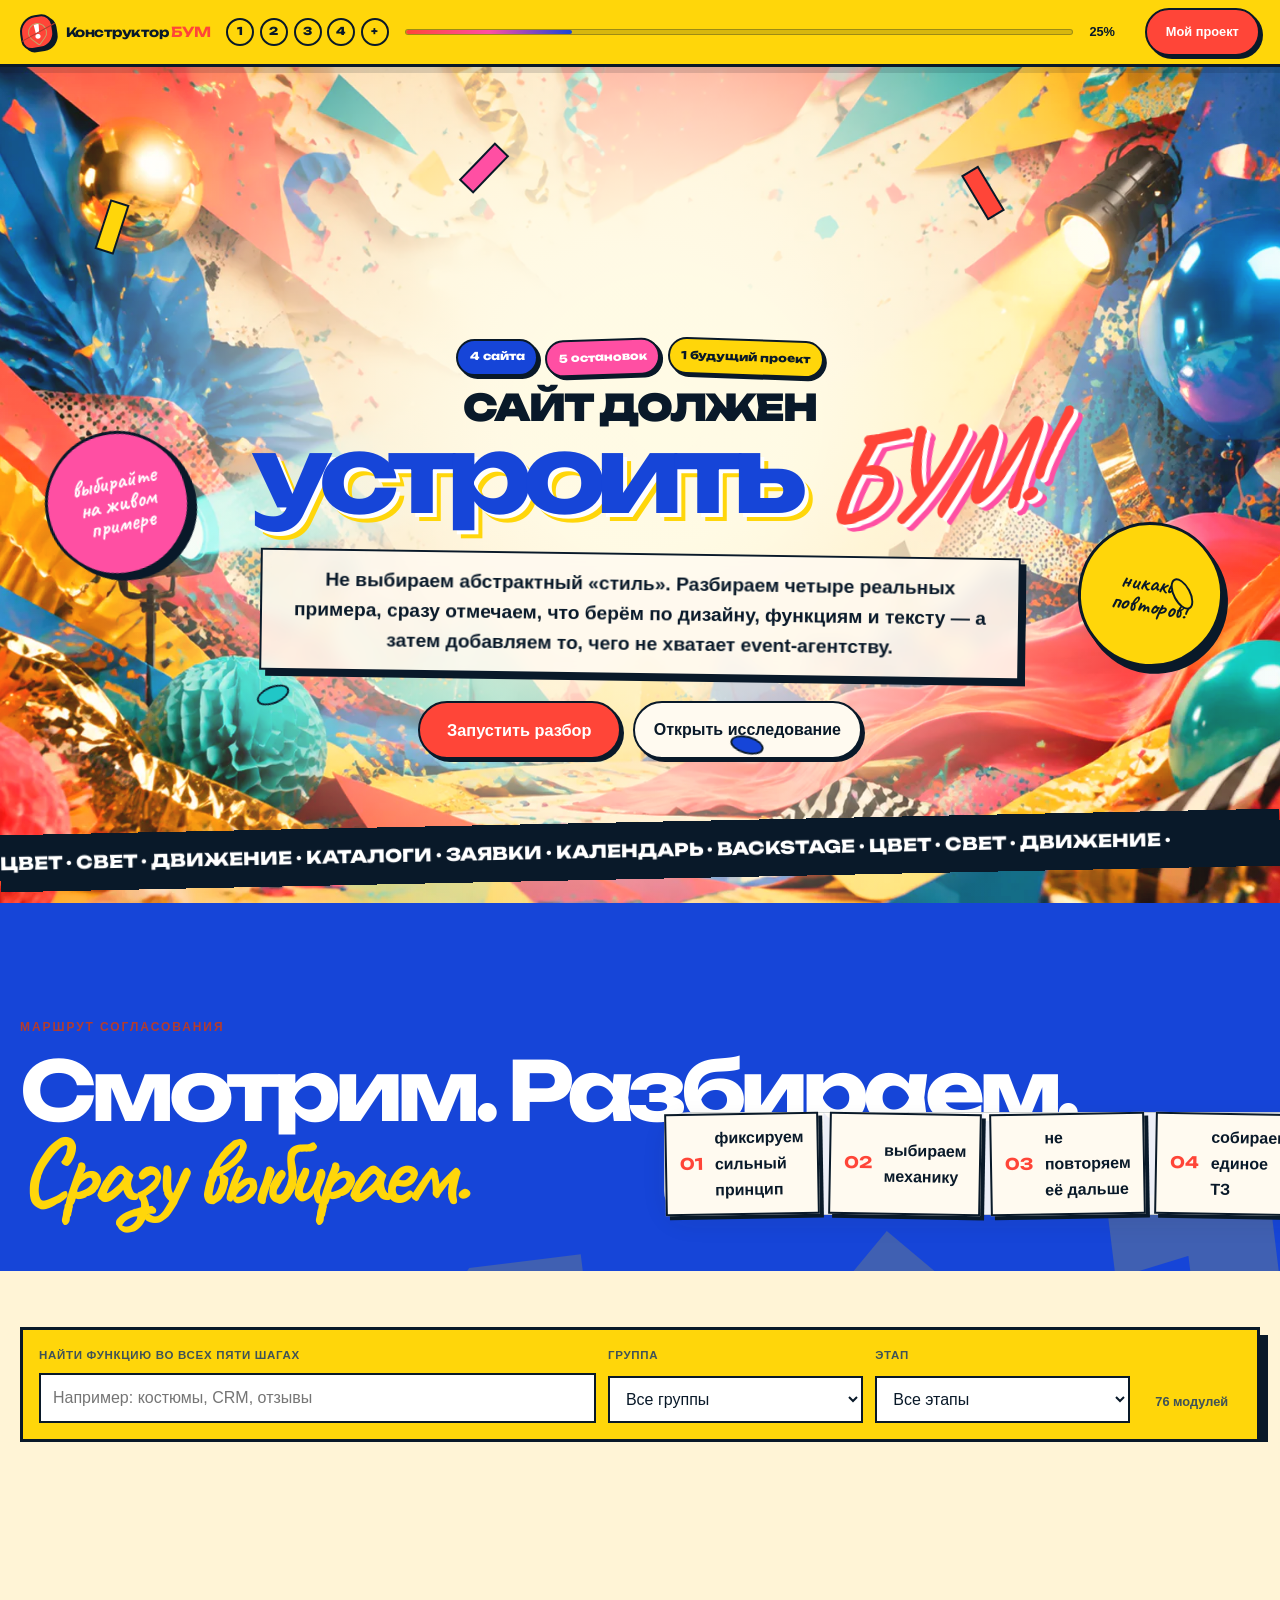
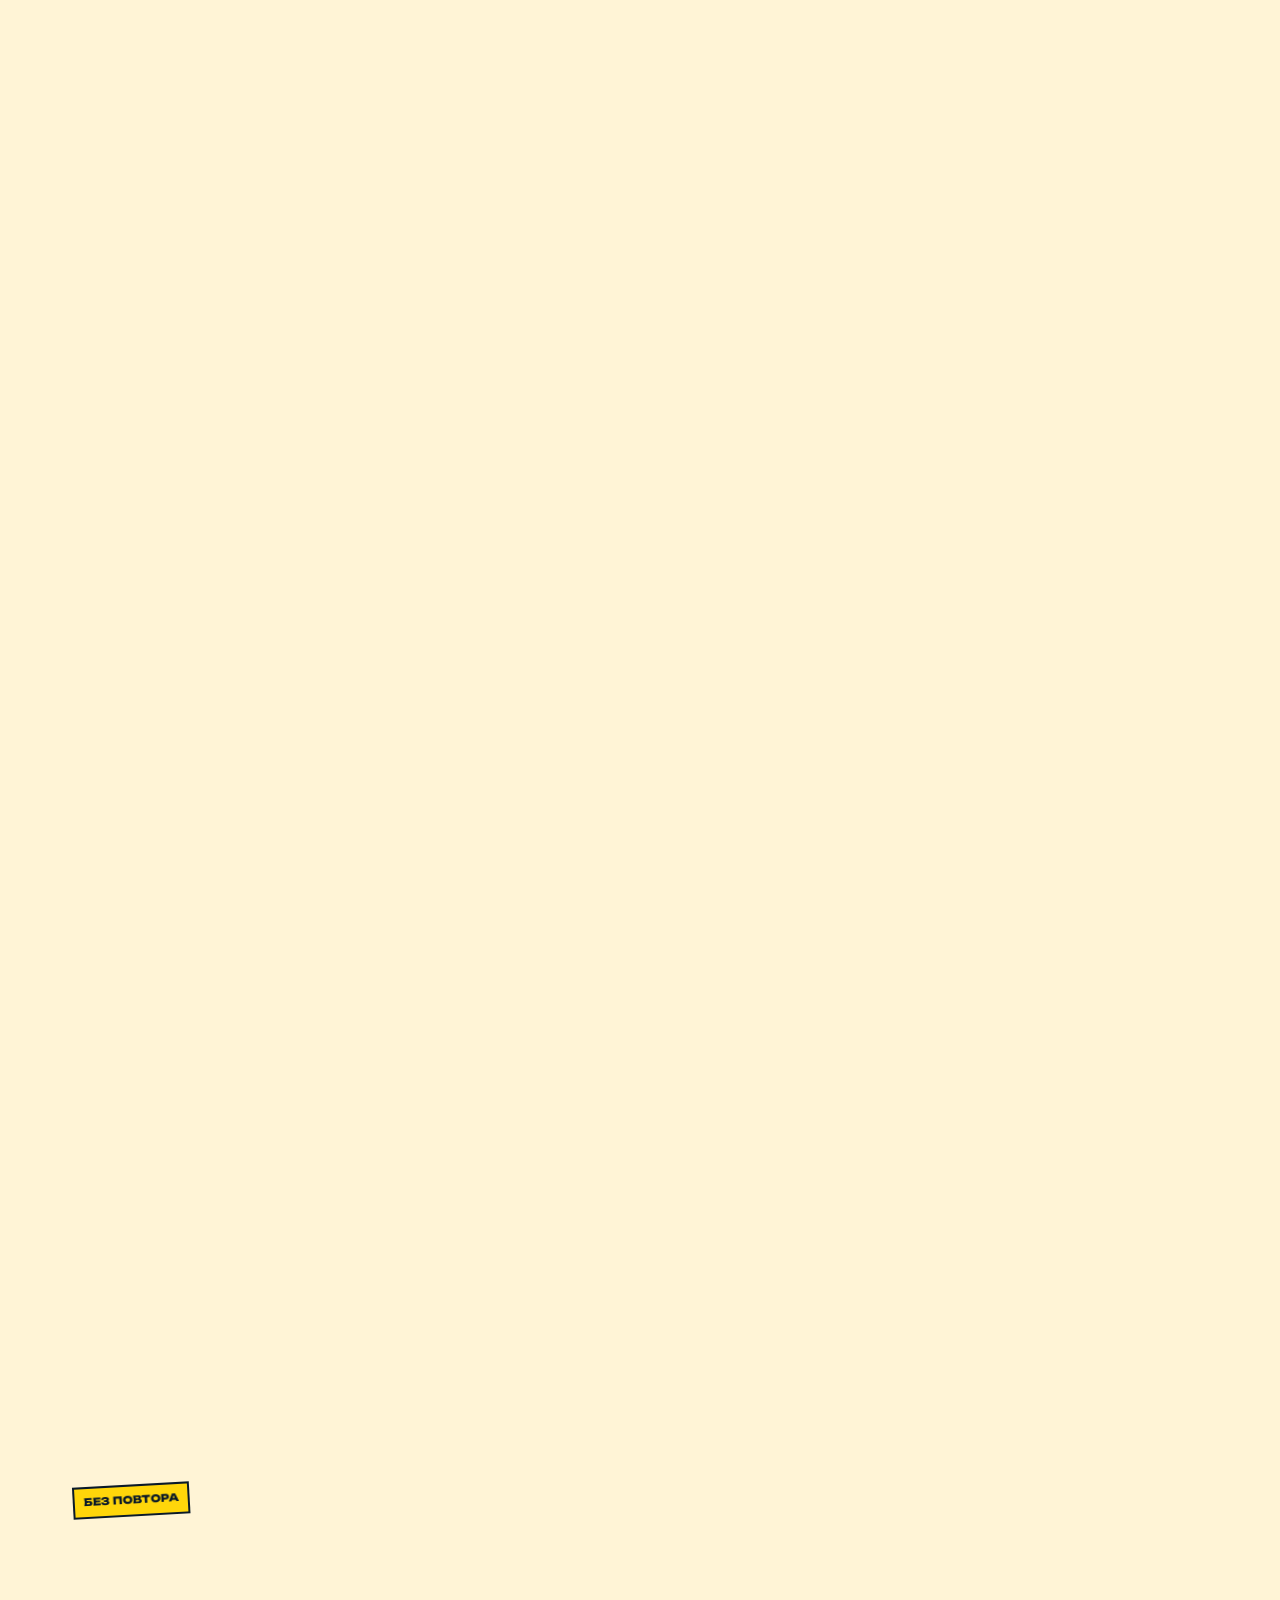
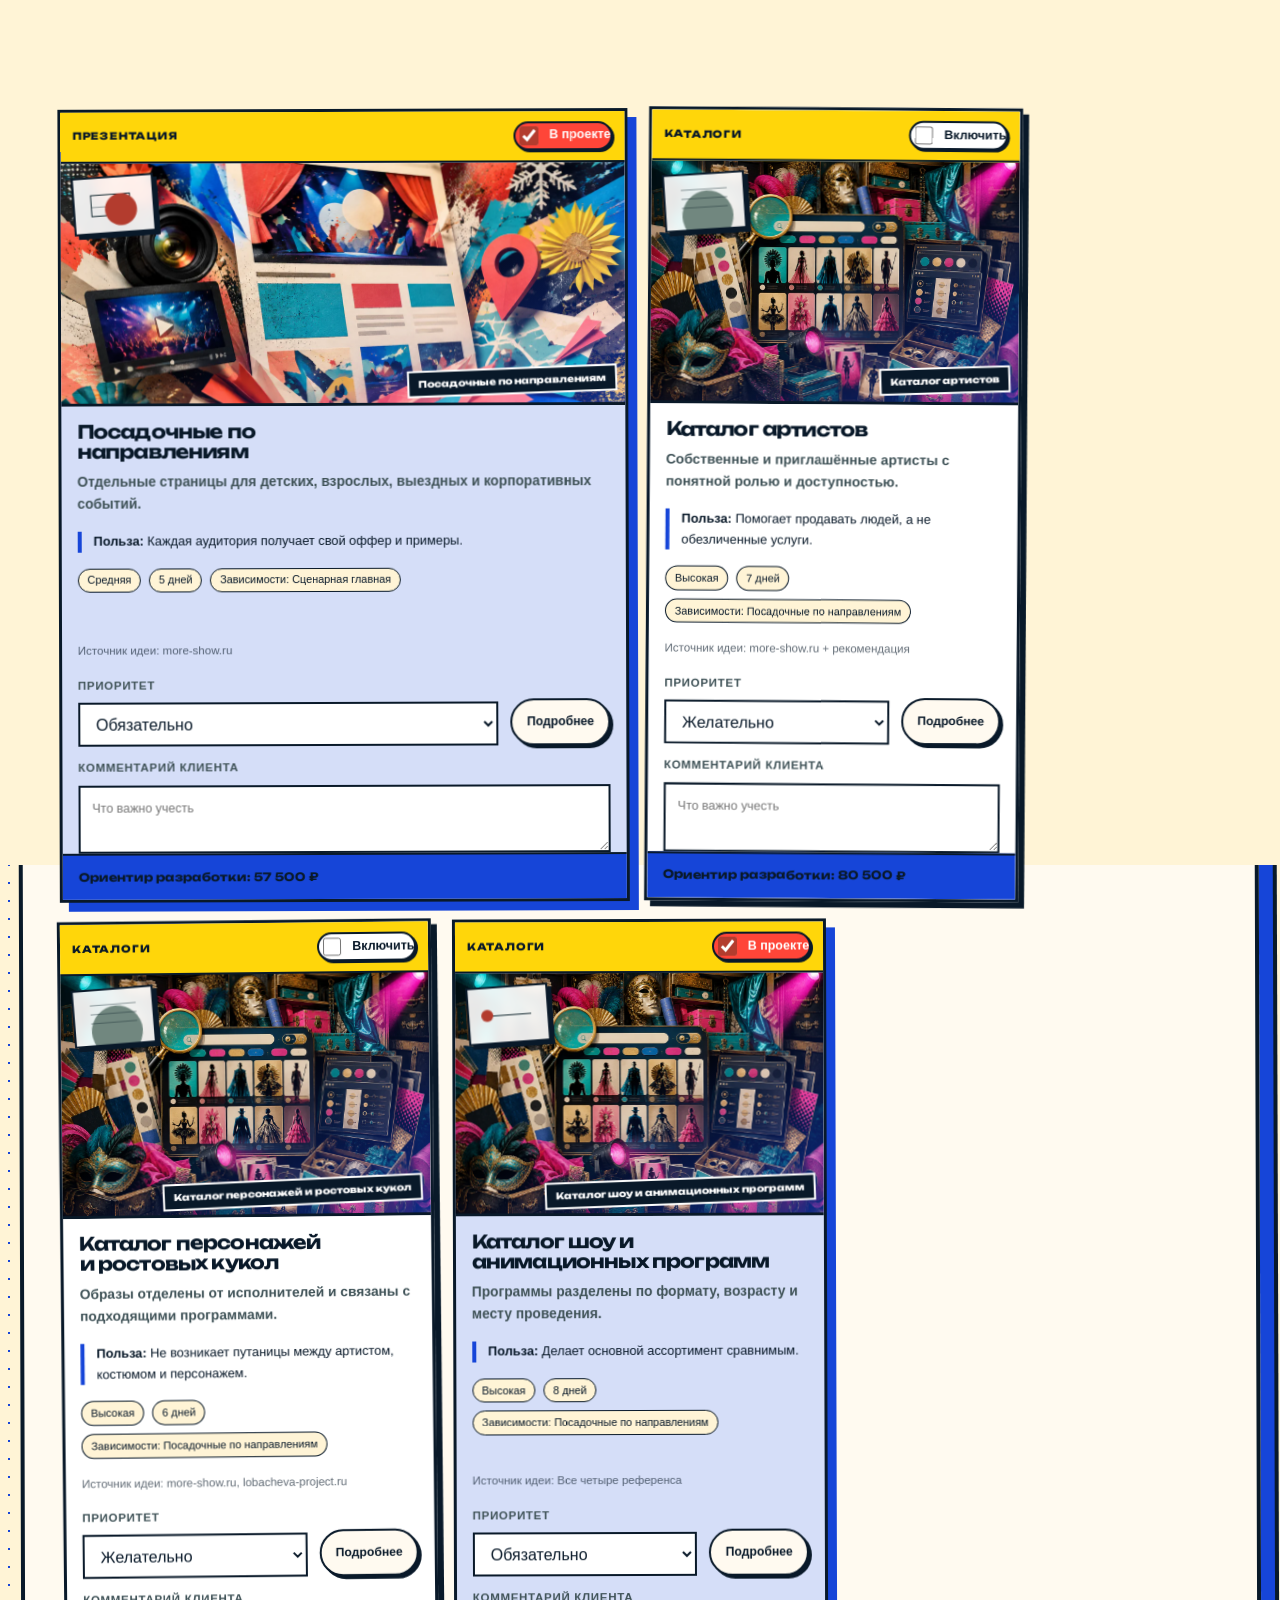
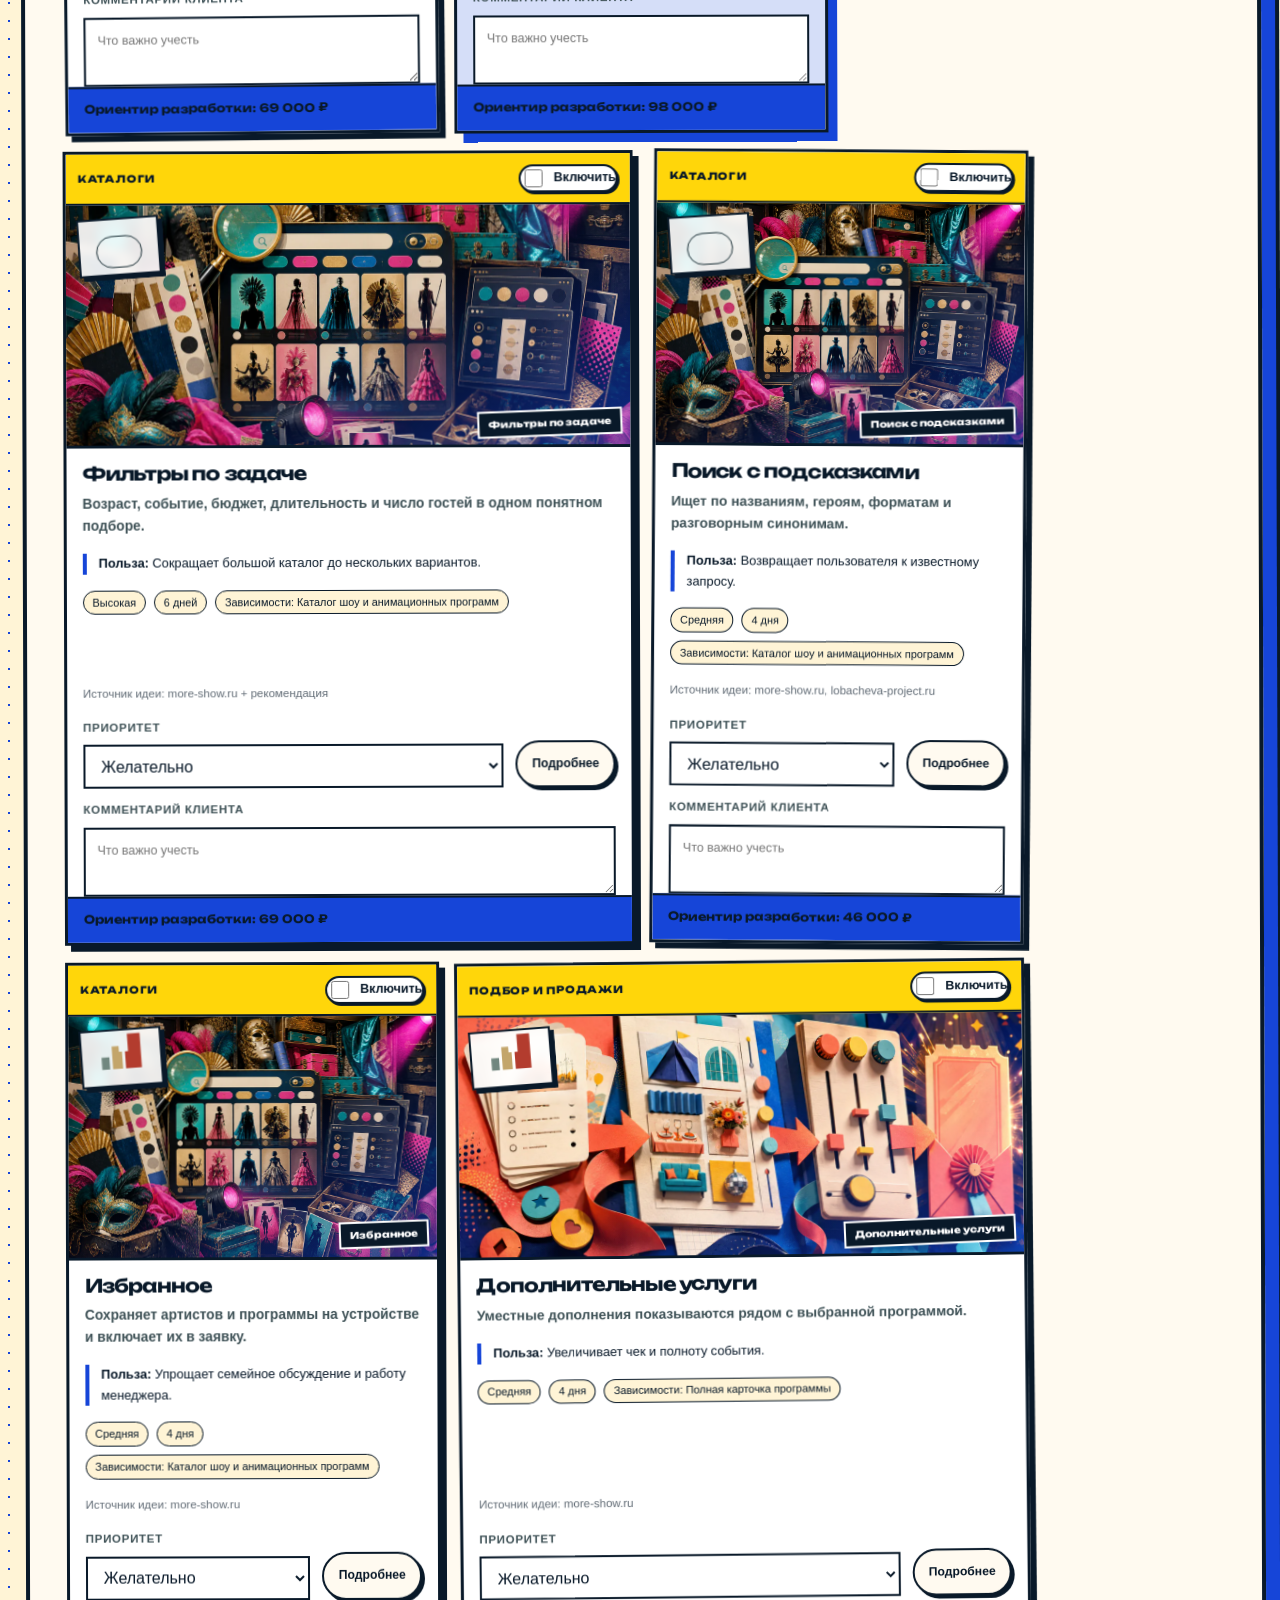
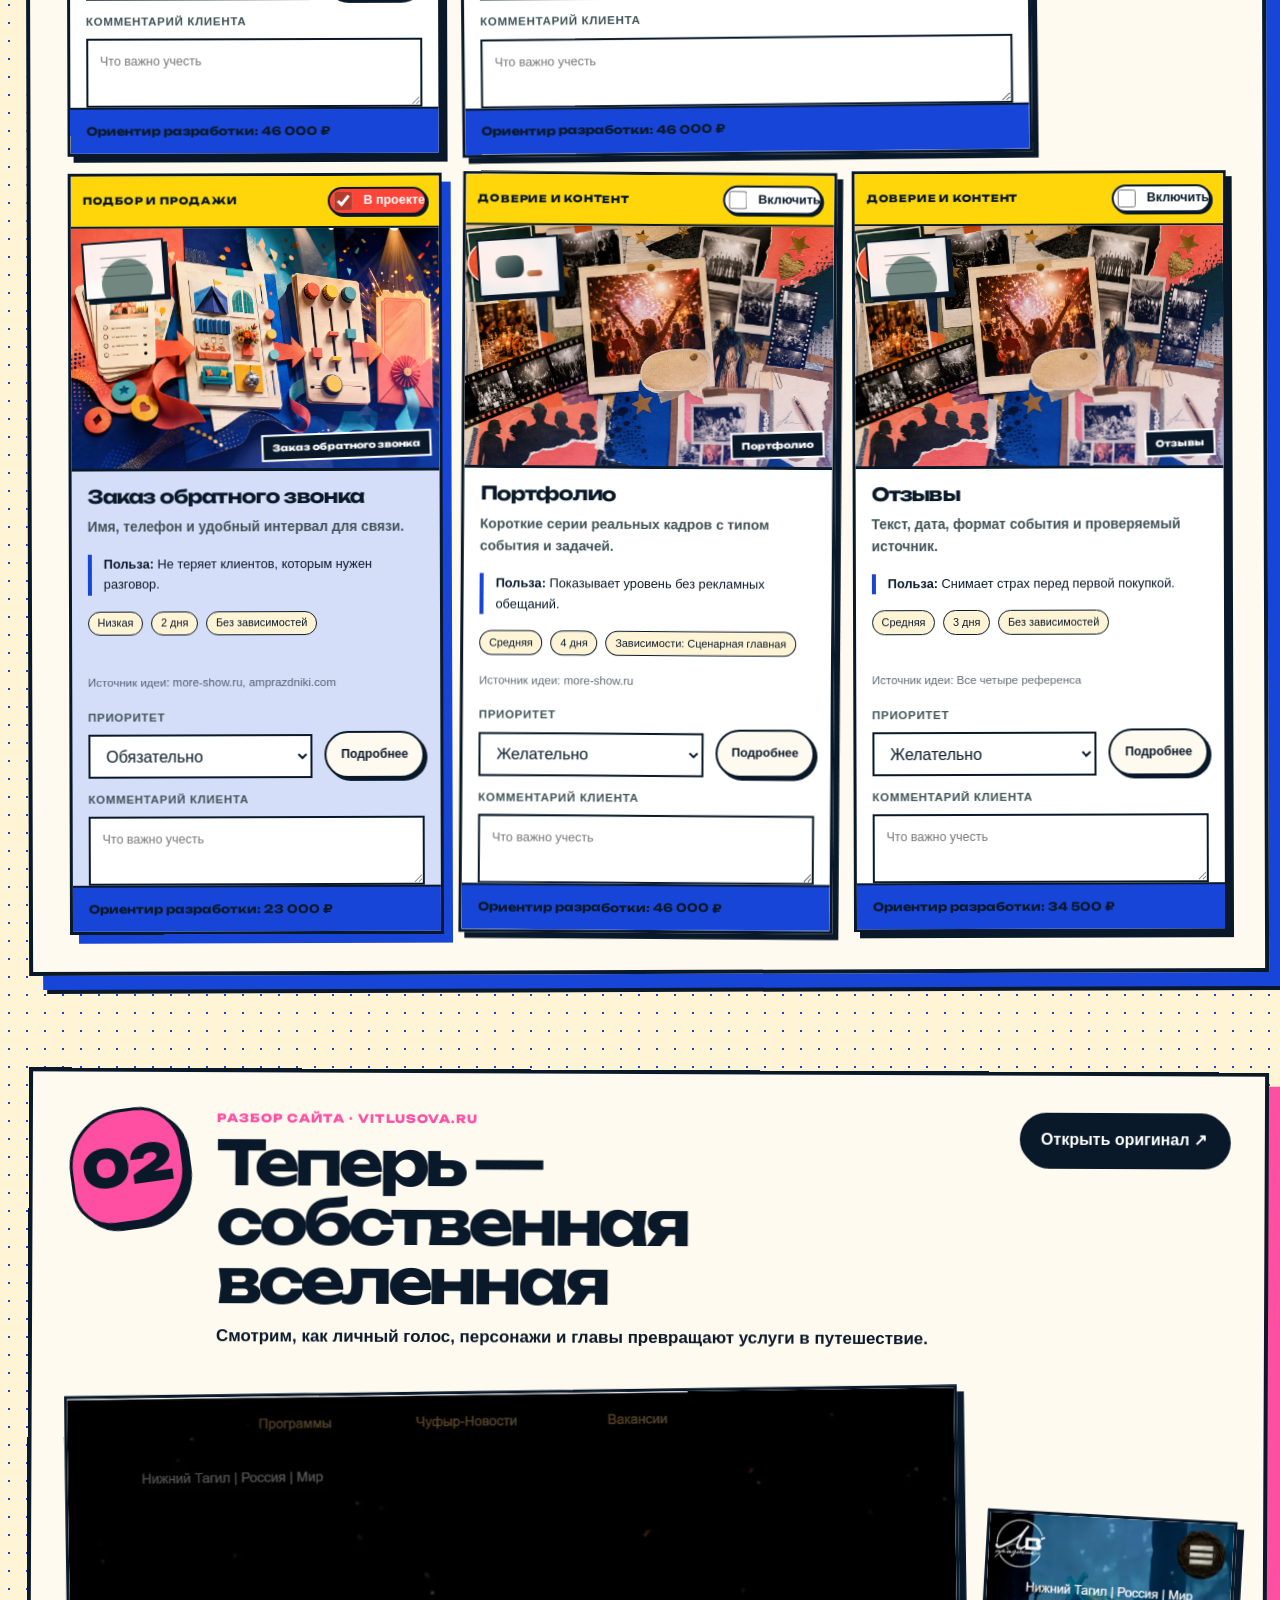
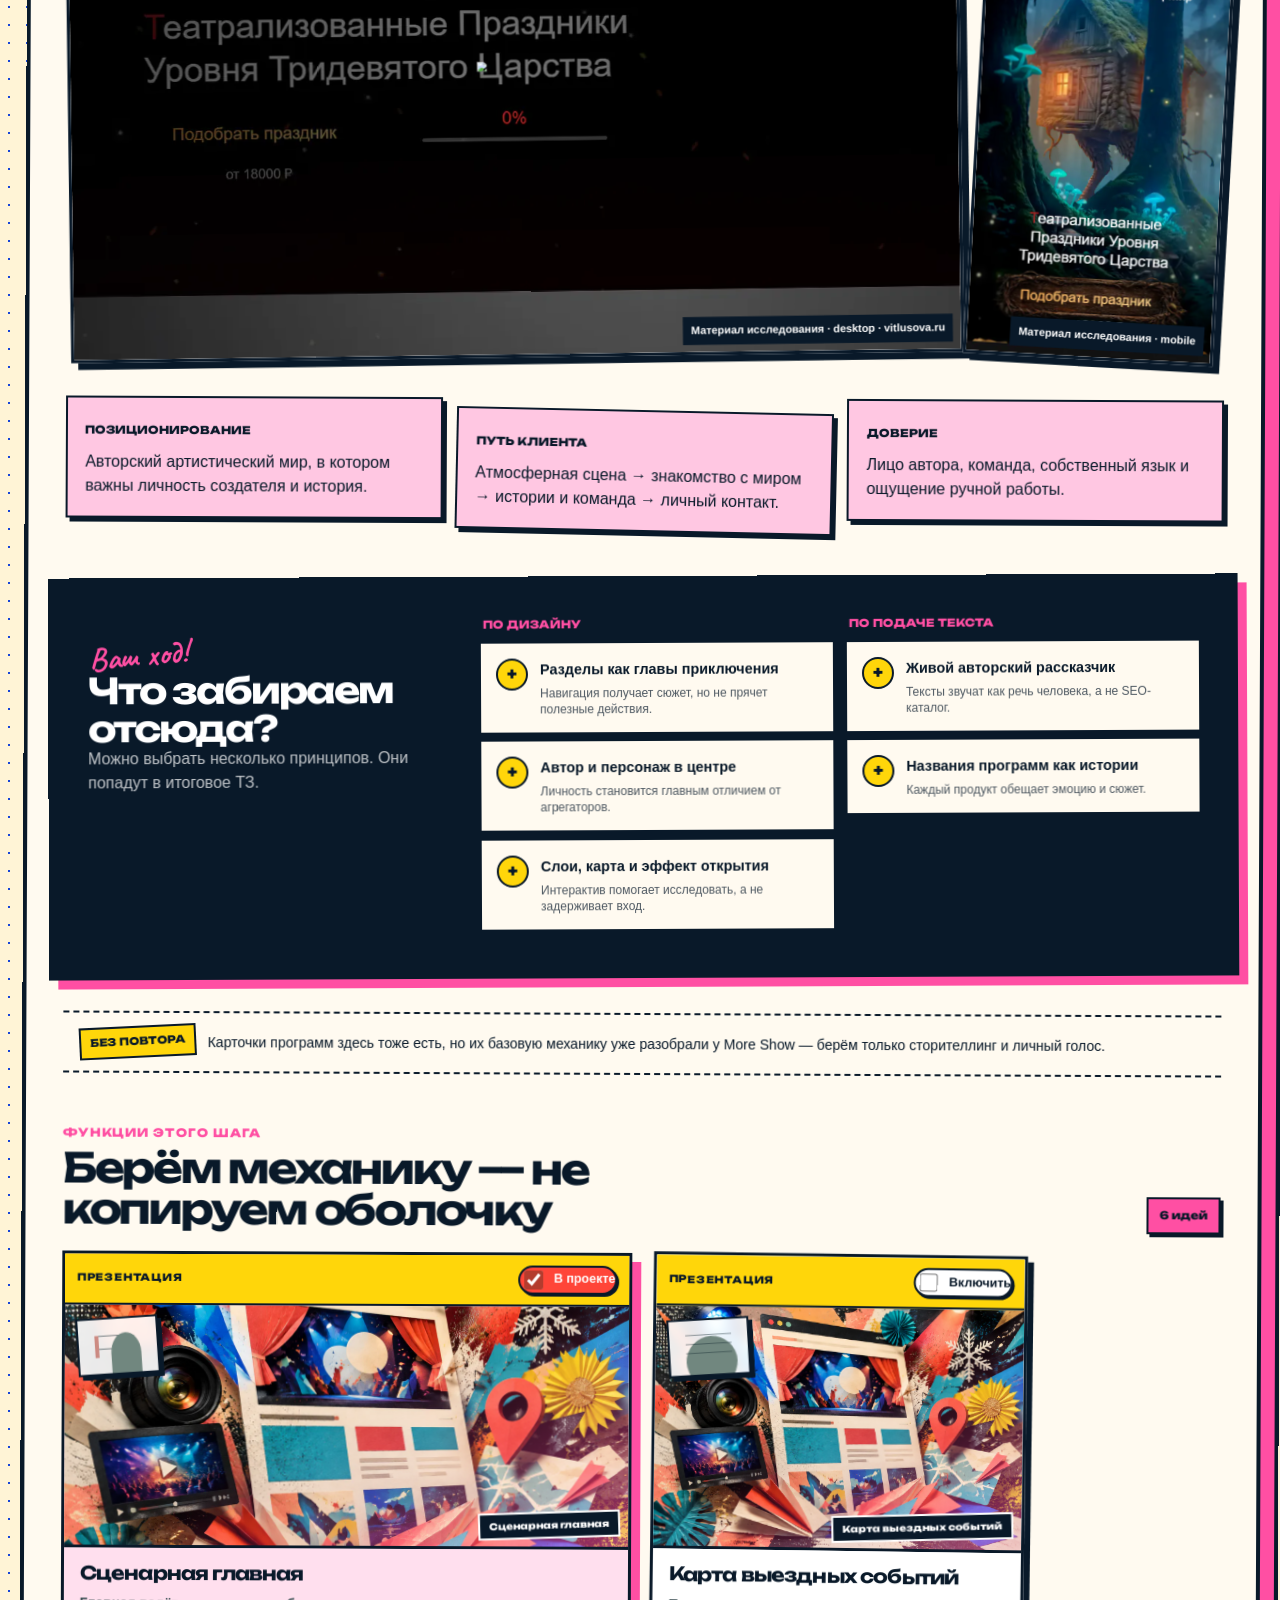
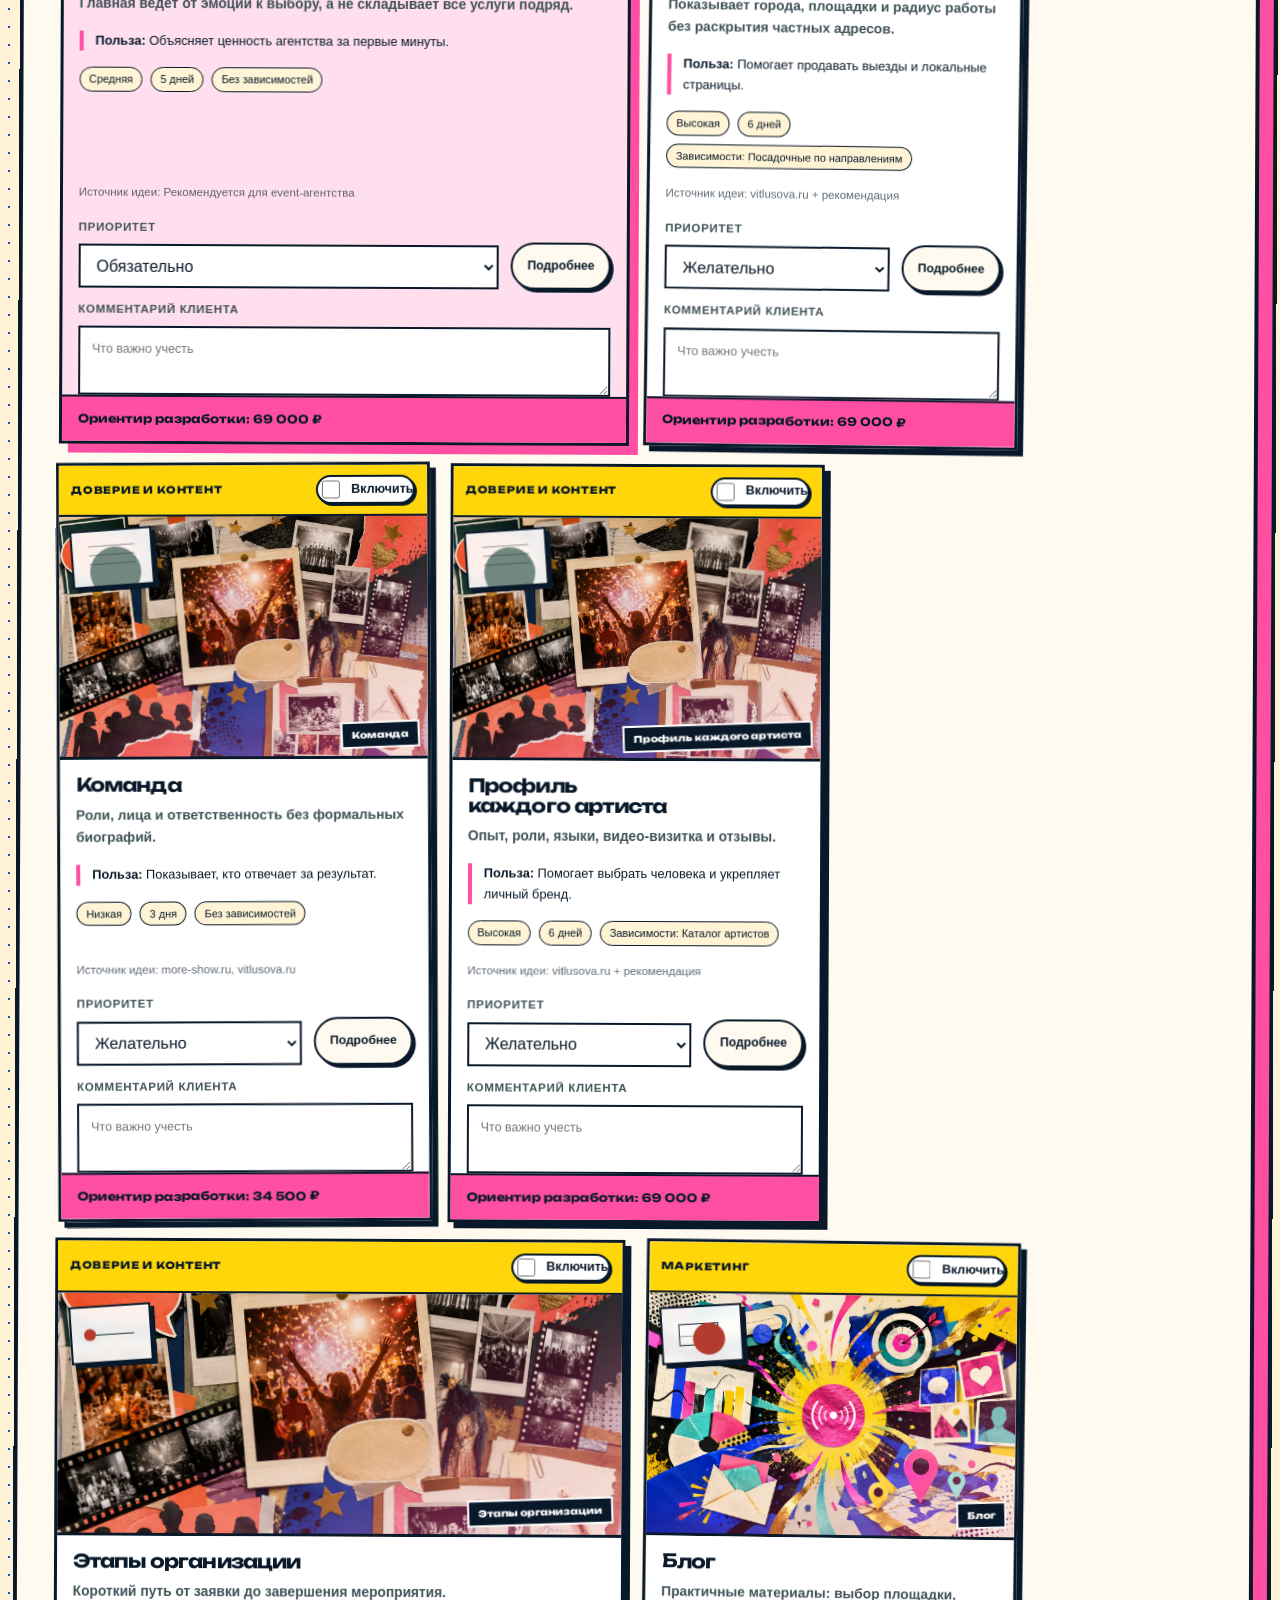
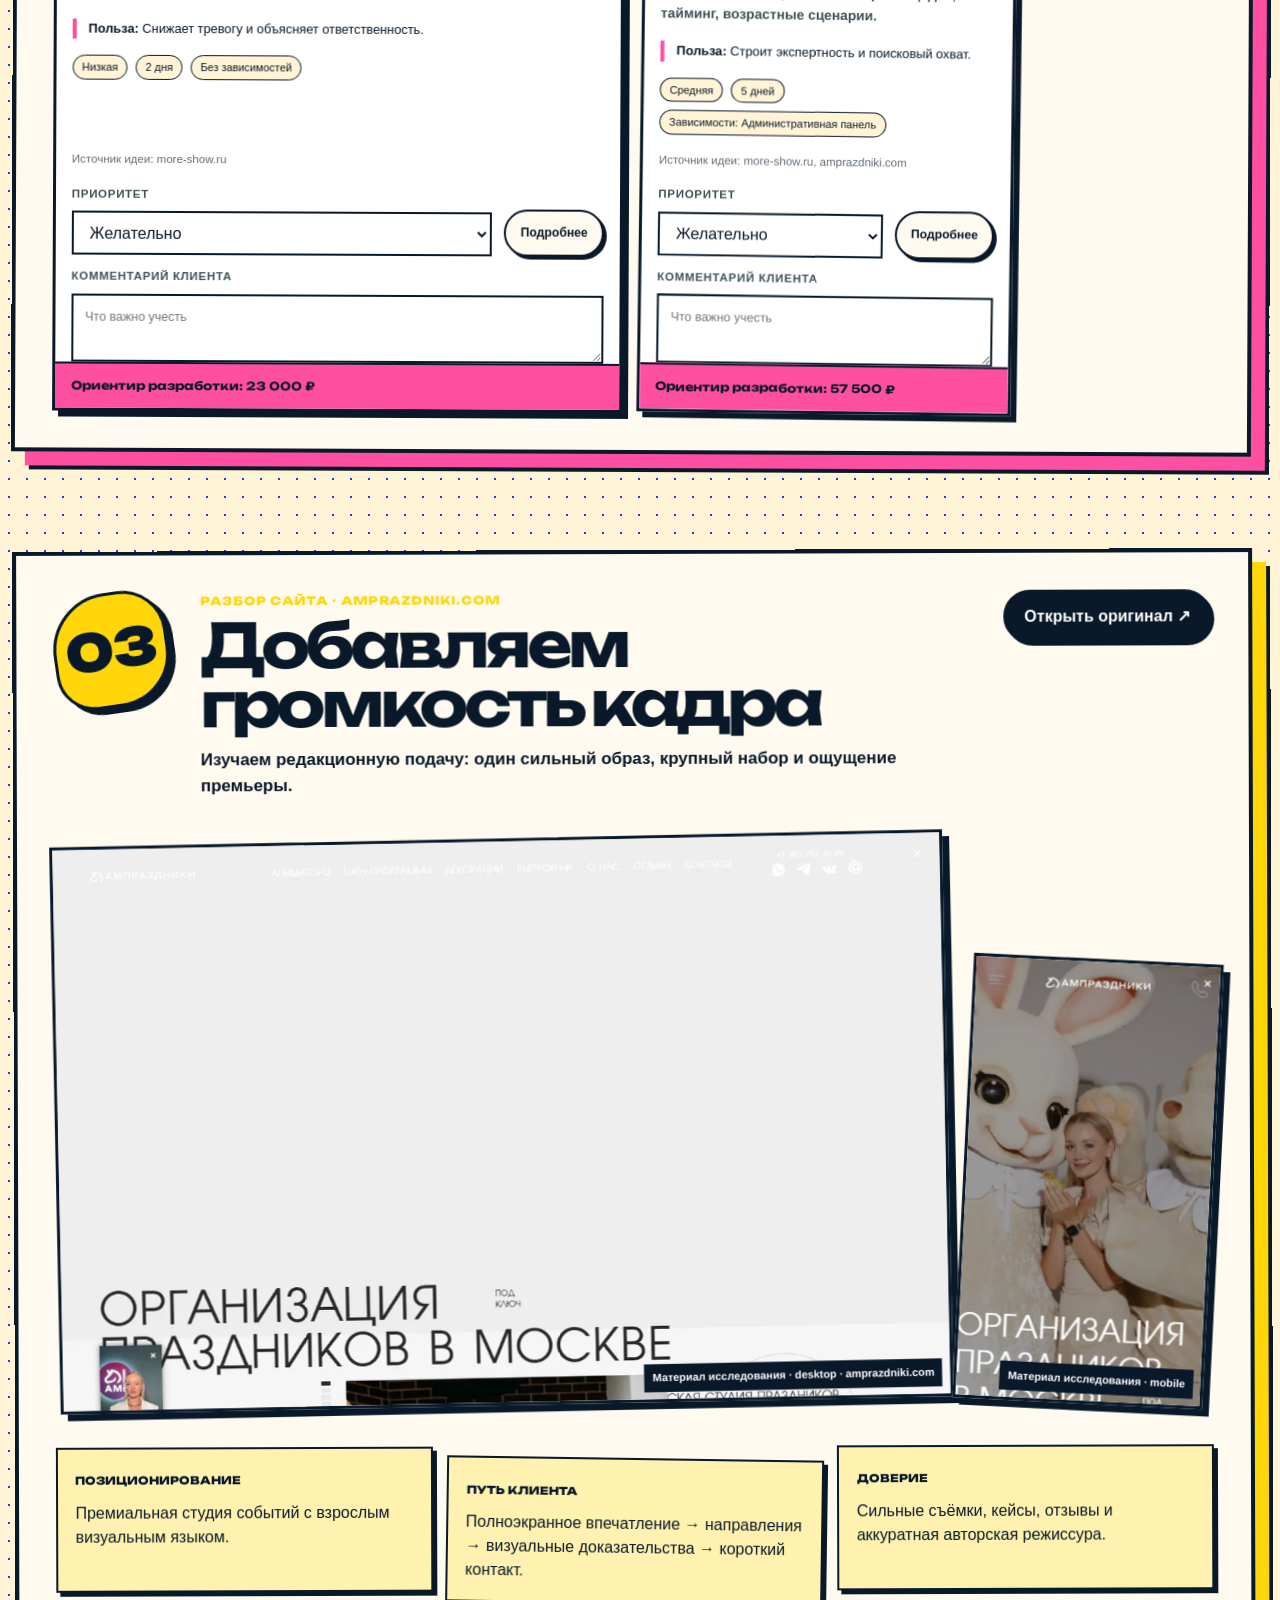
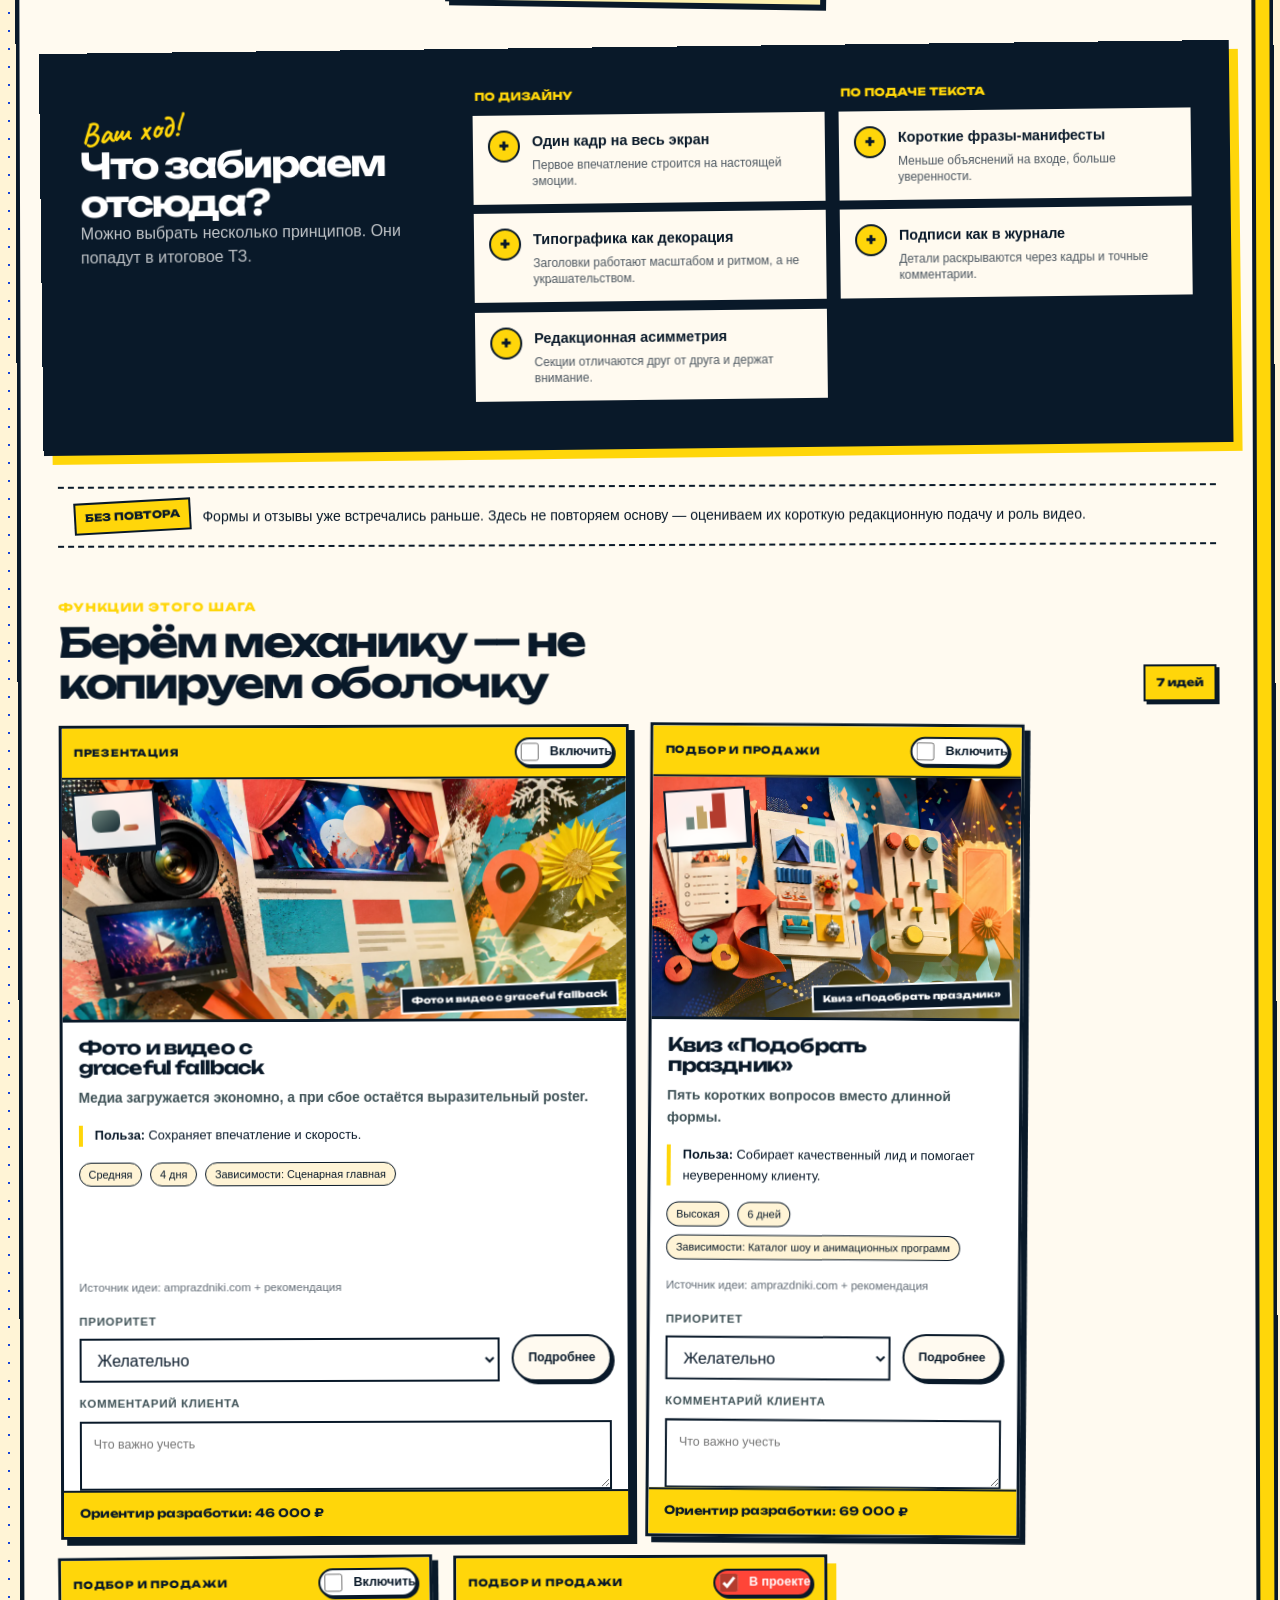
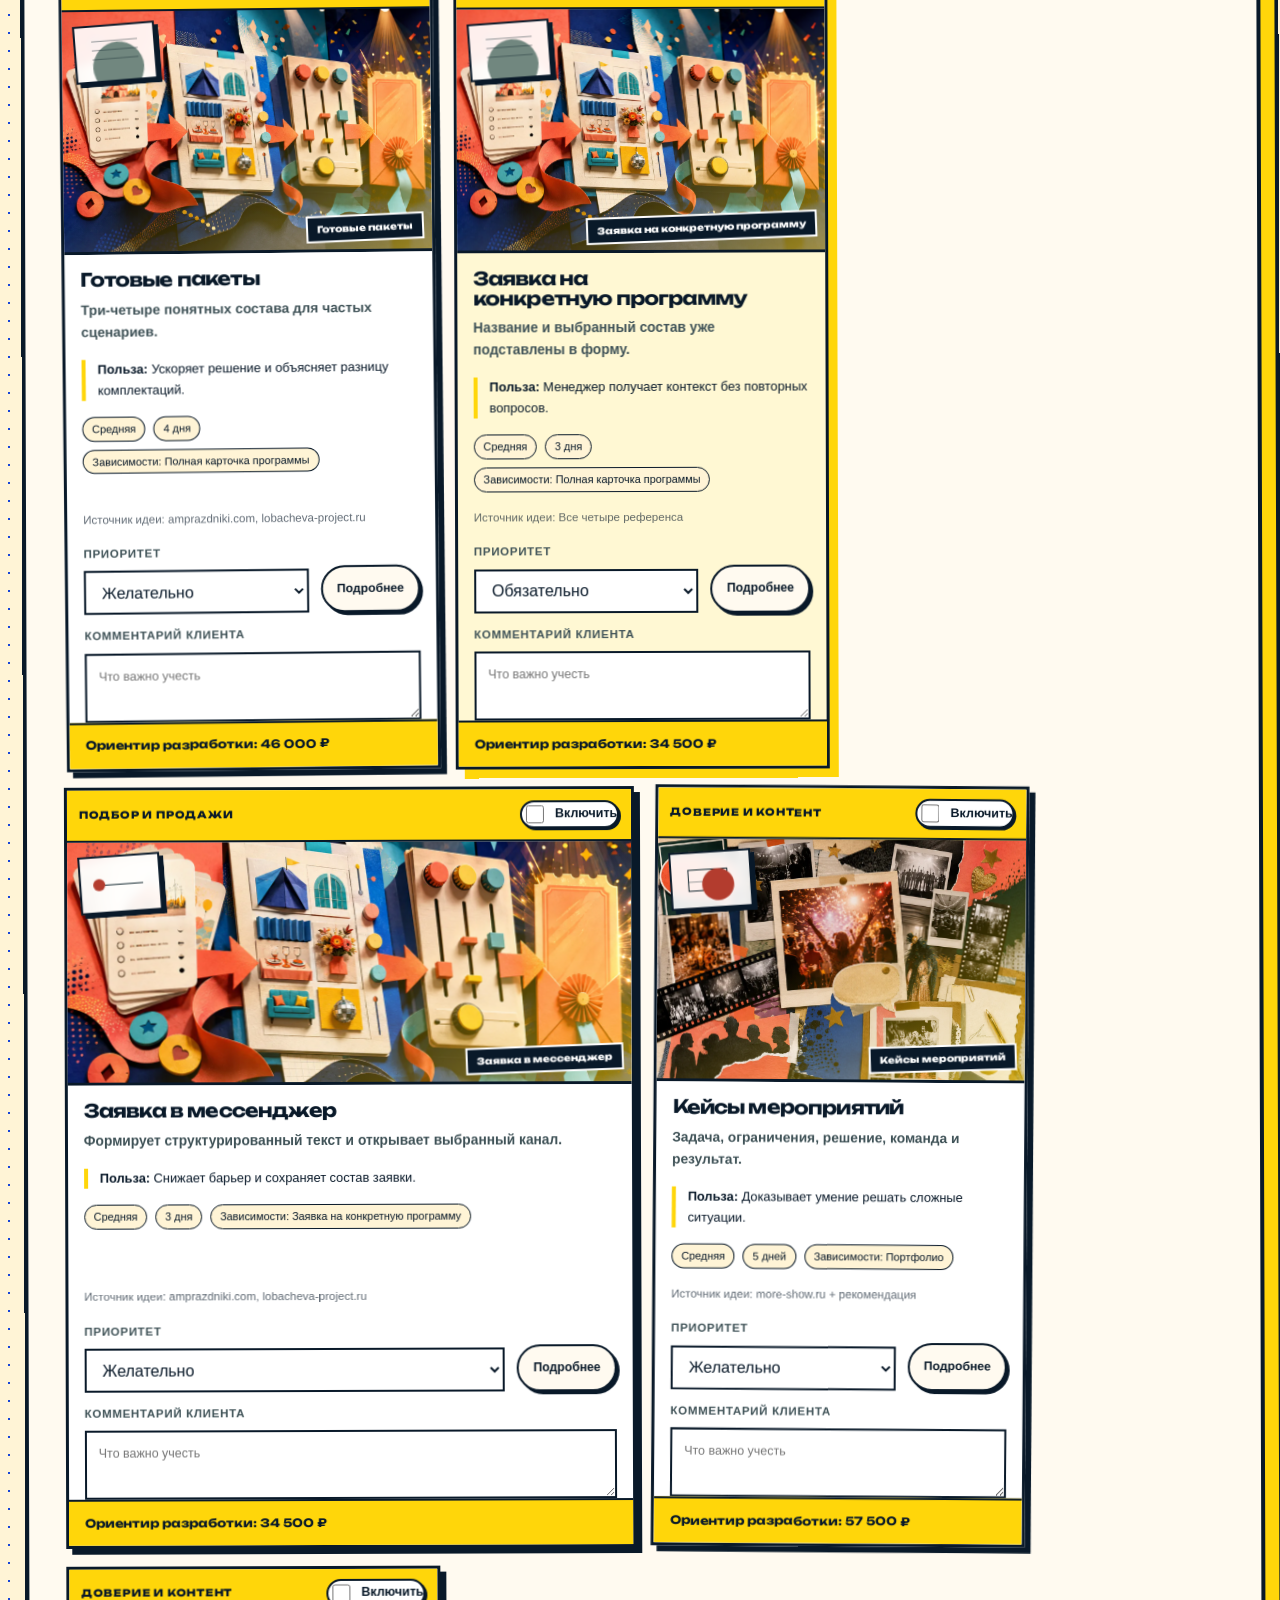
==== index.html @ 011509f8 "feat: publish priced interactive event site proposal" ====
<!doctype html>
<html lang="ru">
<head>
  <meta charset="utf-8">
  <meta name="viewport" content="width=device-width, initial-scale=1">
  <meta http-equiv="Content-Security-Policy" content="default-src 'self'; script-src 'self'; style-src 'self' 'unsafe-inline'; font-src 'self'; img-src 'self' data:; connect-src 'none'; object-src 'none'; base-uri 'none'">
  <meta name="description" content="Яркое интерактивное коммерческое предложение и конструктор будущего сайта event-агентства.">
  <title>Конструктор будущего сайта — коммерческое предложение</title>
  <link rel="preload" href="assets/images/celebration-hero.webp" as="image" type="image/webp">
  <link rel="stylesheet" href="assets/styles.css">
  <script src="assets/data-common.js" defer></script>
  <script src="assets/pricing.js" defer></script>
  <script src="assets/calendar.js" defer></script>
  <script src="assets/app.js" defer></script>
</head>
<body data-variant="estimate" data-art-direction="boom">
  <a class="skip-link" href="#main">Перейти к содержанию</a>
  <div class="toast-region" data-toast-region role="status" aria-live="polite" aria-atomic="true"></div>
  <header class="progress-shell"><div class="container progress-inner"><a class="progress-brand" href="#prologue" aria-label="К началу конструктора"><span class="brand-mark" aria-hidden="true">!</span><span>Конструктор <b>БУМ</b></span></a><nav class="journey-dots" aria-label="Пять шагов предложения"><a href="#reference-more" aria-label="Разбор More Show">1</a><a href="#reference-vitlusova" aria-label="Разбор Vitlusova">2</a><a href="#reference-ampra" aria-label="Разбор Ampra">3</a><a href="#reference-lobacheva" aria-label="Разбор Lobacheva Project">4</a><a href="#reference-original" aria-label="Наши рекомендации">+</a></nav><div class="progress-track" role="progressbar" aria-label="Прогресс подготовки проекта" aria-valuemin="0" aria-valuemax="100" aria-valuenow="0"><span class="progress-value" data-progress-value></span></div><div class="progress-meta"><span class="progress-percent" data-progress-percent>0%</span><button class="button button-primary" type="button" data-open-summary>Мой проект</button></div></div></header>

  <main id="main">
    <section class="prologue boom-hero" id="prologue" aria-labelledby="page-title">
      <img class="boom-hero-image" src="assets/images/celebration-hero.webp" alt="Яркий праздничный мир из бумаги, лент, конфетти и цветного света" width="1800" height="1000" fetchpriority="high">
      <div class="hero-light" aria-hidden="true"></div><div class="cursor-light" aria-hidden="true"></div>
      <div class="confetti-field" aria-hidden="true"><i style="--x:8%;--y:16%;--r:18deg;--c:#FFD60A"></i><i style="--x:20%;--y:74%;--r:-22deg;--c:#20C7C7"></i><i style="--x:37%;--y:9%;--r:44deg;--c:#FF4FA3"></i><i style="--x:57%;--y:80%;--r:15deg;--c:#1645D8"></i><i style="--x:76%;--y:12%;--r:-31deg;--c:#FF4538"></i><i style="--x:91%;--y:62%;--r:62deg;--c:#FFD60A"></i></div>
      <div class="container hero-content"><p class="hero-kicker"><span>4 сайта</span><span>5 остановок</span><span>1 будущий проект</span></p><h1 id="page-title"><span>Сайт должен</span><strong>устроить</strong><em>БУМ!</em></h1><p class="hero-lead">Не выбираем абстрактный «стиль». Разбираем четыре реальных примера, сразу отмечаем, что берём по дизайну, функциям и тексту — а затем добавляем то, чего не хватает event-агентству.</p><div class="hero-actions"><a class="button button-primary button-xl" href="#journey">Запустить разбор</a><a class="button button-paper" href="research/reference-analysis.md">Открыть исследование</a></div><div class="hero-sticker sticker-one" aria-hidden="true">выбирайте<br>на живом<br>примере</div><div class="hero-sticker sticker-two" aria-hidden="true">никаких<br>повторов!</div></div>
      <div class="ticker" aria-hidden="true"><span>ЦВЕТ · СВЕТ · ДВИЖЕНИЕ · КАТАЛОГИ · ЗАЯВКИ · КАЛЕНДАРЬ · BACKSTAGE · ЦВЕТ · СВЕТ · ДВИЖЕНИЕ · </span></div>
    </section>

    <section class="journey-intro" id="journey" aria-labelledby="journey-title"><div class="container journey-intro-grid"><div><p class="eyebrow">Маршрут согласования</p><h2 id="journey-title">Смотрим. Разбираем. <span>Сразу выбираем.</span></h2></div><ol class="route-list"><li><b>01</b> фиксируем сильный принцип</li><li><b>02</b> выбираем механику</li><li><b>03</b> не повторяем её дальше</li><li><b>04</b> собираем единое ТЗ</li></ol></div><div class="container"><form class="filter-panel boom-filter" role="search" onsubmit="return false"><label class="field"><span>Найти функцию во всех пяти шагах</span><input type="search" data-function-search maxlength="120" placeholder="Например: костюмы, CRM, отзывы"></label><label class="field"><span>Группа</span><select data-category-filter></select></label><label class="field"><span>Этап</span><select data-tier-filter></select></label><span class="filter-count" data-filter-count aria-live="polite"></span></form></div></section>
    <section class="journey-board" aria-label="Последовательный разбор референсов и функций"><div class="container tier-board" data-tier-board></div></section>

    <section class="chapter design-mixer" id="designs" data-progress-chapter="designs" aria-labelledby="designs-title"><div class="container"><p class="eyebrow">После четырёх разборов</p><h2 class="chapter-title" id="designs-title"><span class="chapter-number">Смешиваем лучшее</span>Какой громкости будет будущий сайт?</h2><p class="chapter-lead">Это не пять шаблонов, а пять способов собрать выбранные принципы в цельный визуальный язык. Рекомендуем «БУМ! Управляемый праздник».</p><div class="design-layout"><div class="direction-list" data-design-list></div><aside class="live-preview-panel"><div class="live-preview" data-live-preview data-theme="director" aria-label="Интерактивное превью выбранного направления"></div><p data-preview-description></p><ul data-preview-facts></ul></aside></div></div></section>
    <section class="chapter technique-party" id="techniques" data-progress-chapter="techniques" aria-labelledby="techniques-title"><div class="container"><p class="eyebrow">Добавить спецэффекты</p><h2 class="chapter-title" id="techniques-title"><span class="chapter-number">Ещё громче?</span>Выберите отдельные визуальные приёмы</h2><div class="technique-grid" data-technique-grid></div></div></section>

    <section class="chapter calendar-chapter" id="calendar" data-progress-chapter="calendar" aria-labelledby="calendar-title-section"><div class="container"><p class="eyebrow">Главная собственная рекомендация</p><h2 class="chapter-title" id="calendar-title-section"><span class="chapter-number">Живой календарь</span>Праздник без накладок</h2><p class="chapter-lead">Снаружи — простая доступность. Внутри — артисты, костюмы, реквизит, дорога и подготовка. Ни один чужой сайт не показывает эту задачу настолько полно.</p><div class="calendar-hero-image"><img src="assets/images/feature-calendar.webp" alt="Красочный образ календаря ресурсов, логистики и предупреждений" loading="lazy" decoding="async" width="1200" height="800"><span>интерактивный<br>прототип ↓</span></div><div class="calendar-shell" data-calendar-root><div class="calendar-toolbar"><div><h3 class="calendar-title">Сентябрь 2026</h3><p class="calendar-note" data-calendar-mode-note></p></div><div class="segmented" aria-label="Вид календаря"><button type="button" data-calendar-view="month" aria-pressed="true">Месяц</button><button type="button" data-calendar-view="week" aria-pressed="false">Неделя</button></div><div class="segmented" aria-label="Уровень доступа"><button type="button" data-calendar-audience="public" aria-pressed="true">Для посетителя</button><button type="button" data-calendar-audience="admin" aria-pressed="false">Для команды</button></div></div><div class="calendar-filter-grid" data-calendar-filters></div><div class="calendar-body"><ul class="calendar-legend" aria-label="Легенда" data-calendar-legend></ul><div data-calendar-grid></div></div><div class="conflict-panel" data-calendar-conflicts></div></div><div class="integration-ribbon"><span>Возможные подключения</span><b>Google Calendar</b><b>Outlook</b><b>CRM</b><b>Telegram</b><small>Опции, а не уже работающие интеграции</small></div></div></section>

    <section class="chapter summary-chapter" id="summary" data-progress-chapter="summary" aria-labelledby="summary-title"><div class="container"><p class="eyebrow">Собранный проект</p><h2 class="chapter-title" id="summary-title"><span class="chapter-number">Вот что получилось</span>Черновик технического задания уже живой</h2><div class="summary-grid"><div class="brief-panel"><span class="paper-clip" aria-hidden="true"></span><p class="brief-label">Основное направление</p><h3 data-brief-design></h3><div class="summary-metrics" data-summary-metrics></div><p class="brief-label">Что берём из разборов</p><ul class="brief-inspirations" data-brief-inspirations></ul><p class="priority-summary" data-priority-summary></p><ol class="brief-modules" data-brief-modules></ol></div><div class="cost-panel" data-cost-summary></div></div></div></section>
    <section class="chapter finale" id="finale" data-progress-chapter="finale" aria-labelledby="finale-title"><div class="container"><p class="eyebrow">Финальный хлопок</p><h2 class="chapter-title" id="finale-title"><span class="chapter-number">Заберите выбор</span>Сохранить. Отправить. Обсудить.</h2><p class="chapter-lead">Данные остаются в этом браузере и никуда автоматически не отправляются.</p><div class="finale-grid"><div class="client-fields"><label class="field"><span>Имя или команда</span><input type="text" data-client-field="name" autocomplete="name" maxlength="120" placeholder="Как к вам обращаться"></label><label class="field"><span>Контакт для документа</span><input type="email" data-client-field="email" autocomplete="email" maxlength="160" placeholder="Email, если нужен в ТЗ"></label><label class="field field-wide"><span>Общий комментарий</span><textarea data-client-field="projectNote" maxlength="2000" placeholder="Главные пожелания, ограничения, сроки запуска"></textarea></label><p class="privacy-inline">Только локальное хранение на этом устройстве.</p></div><div class="export-board"><h3>Что сделать с результатом</h3><div class="export-grid"><button class="button button-primary" type="button" data-copy>Скопировать ТЗ</button><button class="button button-secondary" type="button" data-download="txt">Скачать TXT</button><button class="button button-secondary" type="button" data-download="json">Скачать JSON</button><button class="button button-secondary" type="button" data-print>Печать / PDF</button><button class="button button-secondary" type="button" data-email>Открыть в почте</button><button class="button button-secondary" type="button" data-save>Сохранить выбор</button><button class="button button-danger" type="button" data-clear>Очистить выбор</button></div></div></div></div></section>
  </main>

  <footer class="footer"><div class="container footer-inner"><span>Конструктор будущего сайта · версия с предварительной сметой</span><span>Исследовательские скриншоты подписаны; все остальные иллюстрации оригинальны.</span></div></footer>
  <aside class="summary-drawer" data-summary-drawer aria-hidden="true" inert aria-labelledby="drawer-title"><div class="drawer-head"><h2 id="drawer-title">Мой проект</h2><button class="icon-button" type="button" data-drawer-close aria-label="Закрыть итог">×</button></div><div class="drawer-content" data-drawer-content></div><div class="drawer-actions"><button class="button button-primary" type="button" data-copy>Скопировать ТЗ</button><button class="button button-secondary" type="button" data-save>Сохранить</button></div></aside>
  <button class="mobile-summary-button" type="button" data-open-summary>Проект <span class="mobile-summary-count" data-mobile-summary-count>0</span></button>
  <dialog class="dialog" data-feature-dialog aria-labelledby="feature-dialog-title"><div class="dialog-head"><h2 id="feature-dialog-title" data-feature-title>Функция</h2><button class="icon-button" type="button" data-dialog-close aria-label="Закрыть окно">×</button></div><div class="dialog-body" data-feature-body></div><div class="dialog-actions"><button class="button button-secondary" type="button" data-dialog-close>Закрыть</button><button class="button button-primary" type="button" data-dialog-module-action>Включить в проект</button></div></dialog>
  <dialog class="dialog event-dialog" data-event-dialog aria-labelledby="event-dialog-title"><div class="dialog-head"><h2 id="event-dialog-title" data-event-title>Событие</h2><button class="icon-button" type="button" data-dialog-close aria-label="Закрыть окно">×</button></div><div class="dialog-body" data-event-body></div><div class="dialog-actions"><button class="button button-primary" type="button" data-dialog-close>Понятно</button></div></dialog>
</body>
</html>
---- assets/styles.css ----
@font-face {
  font-family: 'Proposal Serif';
  src: url('./fonts/cormorant-600.ttf') format('truetype');
  font-weight: 600;
  font-style: normal;
  font-display: swap;
}

@font-face {
  font-family: 'Proposal Serif';
  src: url('./fonts/cormorant-700.ttf') format('truetype');
  font-weight: 700;
  font-style: normal;
  font-display: swap;
}

@font-face {
  font-family: 'Proposal Sans';
  src: url('./fonts/manrope-400.ttf') format('truetype');
  font-weight: 400;
  font-style: normal;
  font-display: swap;
}

@font-face {
  font-family: 'Proposal Sans';
  src: url('./fonts/manrope-600.ttf') format('truetype');
  font-weight: 600;
  font-style: normal;
  font-display: swap;
}

@font-face {
  font-family: 'Proposal Sans';
  src: url('./fonts/manrope-700.ttf') format('truetype');
  font-weight: 700;
  font-style: normal;
  font-display: swap;
}

:root {
  --paper: #f2ebdd;
  --paper-deep: #e6dcc9;
  --paper-light: #fbf7ef;
  --ink: #172c33;
  --ink-soft: #3f5257;
  --vermillion: #b33c2e;
  --vermillion-dark: #8e2b21;
  --gold: #c3a56a;
  --gold-soft: #e8d8b8;
  --sage: #71877f;
  --white: #fffdfa;
  --success: #456b5e;
  --warning: #a8621d;
  --danger: #a9312a;
  --info: #315b72;
  --border: rgba(23, 44, 51, 0.2);
  --border-strong: rgba(23, 44, 51, 0.42);
  --shadow: 0 1rem 3rem rgba(42, 32, 20, 0.12);
  --shadow-soft: 0 0.5rem 1.5rem rgba(42, 32, 20, 0.08);
  --radius-xs: 0.25rem;
  --radius-sm: 0.5rem;
  --radius-md: 1rem;
  --radius-lg: 1.5rem;
  --radius-pill: 999px;
  --space-1: 0.25rem;
  --space-2: 0.5rem;
  --space-3: 0.75rem;
  --space-4: 1rem;
  --space-5: 1.25rem;
  --space-6: 1.5rem;
  --space-8: 2rem;
  --space-10: 2.5rem;
  --space-12: 3rem;
  --space-16: 4rem;
  --space-20: 5rem;
  --container: 82rem;
  --reading: 48rem;
  color-scheme: light;
}

*,
*::before,
*::after {
  box-sizing: border-box;
}

html {
  scroll-behavior: smooth;
  scroll-padding-top: 5rem;
}

body {
  margin: 0;
  min-width: 20rem;
  overflow-x: clip;
  color: var(--ink);
  background:
    radial-gradient(circle at 12% 18%, rgba(195, 165, 106, 0.14) 0 0.08rem, transparent 0.1rem) 0 0 / 1.5rem 1.5rem,
    linear-gradient(90deg, rgba(105, 76, 42, 0.025) 1px, transparent 1px) 0 0 / 3rem 100%,
    var(--paper);
  font-family: 'Proposal Sans', 'Segoe UI', sans-serif;
  font-size: 1rem;
  line-height: 1.6;
  text-rendering: optimizeLegibility;
}

body.is-locked {
  overflow: hidden;
}

button,
input,
select,
textarea {
  font: inherit;
}

button,
select,
label,
summary {
  -webkit-tap-highlight-color: transparent;
}

button {
  color: inherit;
}

a {
  color: inherit;
  text-decoration-thickness: 0.08em;
  text-underline-offset: 0.2em;
}

img,
svg {
  display: block;
  max-width: 100%;
}

h1,
h2,
h3,
p {
  margin-top: 0;
}

h1,
h2,
h3 {
  text-wrap: balance;
}

:focus-visible {
  outline: 0.2rem solid var(--vermillion);
  outline-offset: 0.2rem;
}

::selection {
  color: var(--white);
  background: var(--vermillion);
}

.skip-link {
  position: fixed;
  z-index: 1000;
  top: var(--space-4);
  left: var(--space-4);
  transform: translateY(-200%);
  padding: var(--space-3) var(--space-4);
  border-radius: var(--radius-sm);
  color: var(--white);
  background: var(--ink);
}

.skip-link:focus {
  transform: translateY(0);
}

.screen-reader-only {
  position: absolute !important;
  width: 1px !important;
  height: 1px !important;
  padding: 0 !important;
  margin: -1px !important;
  overflow: hidden !important;
  clip: rect(0, 0, 0, 0) !important;
  white-space: nowrap !important;
  border: 0 !important;
}

.container {
  width: min(calc(100% - 2rem), var(--container));
  margin-inline: auto;
}

.narrow {
  width: min(100%, var(--reading));
}

.eyebrow {
  margin-bottom: var(--space-4);
  color: var(--vermillion);
  font-size: 0.75rem;
  font-weight: 700;
  letter-spacing: 0.16em;
  text-transform: uppercase;
}

.chapter-title {
  margin-bottom: var(--space-5);
  font-family: 'Proposal Serif', Georgia, serif;
  font-size: clamp(2.6rem, 7vw, 6.8rem);
  font-weight: 600;
  line-height: 0.88;
  letter-spacing: -0.04em;
}

.chapter-title .chapter-number {
  display: block;
  margin-bottom: var(--space-3);
  color: var(--gold);
  font-family: 'Proposal Sans', sans-serif;
  font-size: 0.75rem;
  font-weight: 700;
  line-height: 1;
  letter-spacing: 0.18em;
  text-transform: uppercase;
}

.chapter-lead {
  max-width: 52rem;
  color: var(--ink-soft);
  font-size: clamp(1.05rem, 2vw, 1.35rem);
}

.chapter {
  position: relative;
  padding-block: clamp(5rem, 10vw, 10rem);
}

.chapter::before {
  position: absolute;
  top: 0;
  left: 50%;
  width: min(calc(100% - 2rem), var(--container));
  height: 1px;
  transform: translateX(-50%);
  background: linear-gradient(90deg, transparent, var(--border-strong), transparent);
  content: '';
}

.button,
.icon-button {
  display: inline-flex;
  align-items: center;
  justify-content: center;
  min-height: 2.75rem;
  border: 1px solid transparent;
  cursor: pointer;
  font-weight: 700;
  text-decoration: none;
  transition: transform 180ms ease, background-color 180ms ease, color 180ms ease, border-color 180ms ease;
}

.button {
  gap: var(--space-2);
  padding: 0.75rem 1.2rem;
  border-radius: var(--radius-pill);
}

.button:hover,
.icon-button:hover {
  transform: translateY(-0.12rem);
}

.button:active,
.icon-button:active {
  transform: translateY(0);
}

.button-primary {
  color: var(--white);
  background: var(--vermillion);
}

.button-primary:hover {
  background: var(--vermillion-dark);
}

.button-secondary {
  border-color: var(--border-strong);
  color: var(--ink);
  background: rgba(255, 253, 250, 0.6);
}

.button-secondary:hover {
  border-color: var(--ink);
  background: var(--white);
}

.button-quiet {
  border-color: transparent;
  color: var(--ink-soft);
  background: transparent;
}

.button-quiet:hover {
  color: var(--ink);
  background: rgba(23, 44, 51, 0.07);
}

.button-danger {
  border-color: rgba(169, 49, 42, 0.3);
  color: var(--danger);
  background: rgba(169, 49, 42, 0.06);
}

.icon-button {
  width: 2.75rem;
  padding: 0;
  border-color: var(--border);
  border-radius: 50%;
  background: var(--paper-light);
}

.icon {
  width: 1.1rem;
  height: 1.1rem;
  flex: 0 0 auto;
}

.progress-shell {
  position: sticky;
  z-index: 100;
  top: 0;
  border-bottom: 1px solid var(--border);
  background: rgba(242, 235, 221, 0.93);
  backdrop-filter: blur(1rem);
}

.progress-inner {
  display: grid;
  grid-template-columns: auto minmax(8rem, 1fr) auto;
  align-items: center;
  gap: var(--space-4);
  min-height: 4rem;
}

.progress-brand {
  display: flex;
  align-items: center;
  gap: var(--space-3);
  min-width: 0;
  font-family: 'Proposal Serif', Georgia, serif;
  font-size: 1.25rem;
  font-weight: 700;
  text-decoration: none;
}

.brand-mark {
  position: relative;
  width: 2rem;
  height: 2rem;
  flex: 0 0 auto;
  border: 1px solid var(--ink);
  border-radius: 50%;
}

.brand-mark::before,
.brand-mark::after {
  position: absolute;
  content: '';
}

.brand-mark::before {
  inset: 0.35rem;
  border: 1px solid var(--gold);
  border-radius: 50% 50% 10% 50%;
  transform: rotate(45deg);
}

.brand-mark::after {
  top: 50%;
  left: -0.2rem;
  width: 2.4rem;
  height: 1px;
  background: var(--vermillion);
  transform: rotate(-20deg);
}

.progress-track {
  position: relative;
  height: 0.4rem;
  overflow: hidden;
  border-radius: var(--radius-pill);
  background: rgba(23, 44, 51, 0.12);
}

.progress-value {
  position: absolute;
  inset: 0 auto 0 0;
  width: 0;
  border-radius: inherit;
  background: var(--vermillion);
  transition: width 360ms ease;
}

.progress-meta {
  display: flex;
  align-items: center;
  gap: var(--space-3);
  font-size: 0.8rem;
}

.progress-percent {
  min-width: 2.7rem;
  font-variant-numeric: tabular-nums;
  font-weight: 700;
}

.prologue {
  position: relative;
  min-height: calc(100svh - 4rem);
  overflow: hidden;
  display: grid;
  align-items: center;
  isolation: isolate;
}

.prologue::before,
.prologue::after {
  position: absolute;
  z-index: -1;
  top: 0;
  bottom: 0;
  width: clamp(2rem, 8vw, 8rem);
  background:
    linear-gradient(90deg, rgba(114, 35, 28, 0.65), rgba(179, 60, 46, 0.92) 55%, rgba(121, 35, 29, 0.75)),
    repeating-linear-gradient(90deg, transparent 0 1rem, rgba(0, 0, 0, 0.12) 1rem 2rem);
  box-shadow: 0 0 3rem rgba(68, 21, 17, 0.25);
  content: '';
}

.prologue::before {
  left: 0;
  transform: skewX(-2deg) translateX(-25%);
}

.prologue::after {
  right: 0;
  transform: skewX(2deg) translateX(25%);
}

.stage-light {
  position: absolute;
  z-index: -2;
  top: -18rem;
  left: 50%;
  width: min(90vw, 70rem);
  aspect-ratio: 1;
  transform: translateX(-50%);
  border-radius: 50%;
  background: radial-gradient(circle, rgba(255, 252, 232, 0.95) 0 18%, rgba(218, 190, 126, 0.28) 45%, transparent 68%);
  filter: blur(0.2rem);
}

.prologue-grid {
  display: grid;
  grid-template-columns: minmax(0, 1fr) minmax(18rem, 0.7fr);
  gap: clamp(2rem, 8vw, 8rem);
  align-items: center;
  padding-block: var(--space-12);
}

.prologue h1 {
  max-width: 12ch;
  margin-bottom: var(--space-6);
  font-family: 'Proposal Serif', Georgia, serif;
  font-size: clamp(4rem, 10vw, 9rem);
  font-weight: 600;
  line-height: 0.78;
  letter-spacing: -0.055em;
}

.prologue h1 em {
  display: block;
  color: var(--vermillion);
  font-style: italic;
  font-weight: 600;
}

.prologue-copy {
  max-width: 42rem;
  margin-bottom: var(--space-8);
  color: var(--ink-soft);
  font-size: clamp(1.05rem, 2vw, 1.35rem);
}

.hero-actions,
.action-row {
  display: flex;
  flex-wrap: wrap;
  gap: var(--space-3);
}

.stage-model {
  position: relative;
  min-height: 32rem;
  perspective: 60rem;
}

.stage-arch {
  position: absolute;
  inset: 5% 8% 8%;
  border: 0.8rem solid var(--ink);
  border-bottom-width: 2rem;
  border-radius: 45% 45% 0 0 / 30% 30% 0 0;
  box-shadow: inset 0 0 0 0.25rem var(--gold), 0 2rem 3rem rgba(23, 44, 51, 0.15);
}

.stage-arch::before {
  position: absolute;
  inset: 1rem;
  border: 1px solid rgba(255, 255, 255, 0.35);
  border-radius: inherit;
  background:
    radial-gradient(circle at 50% 60%, rgba(232, 216, 184, 0.9), rgba(113, 135, 127, 0.25) 35%, rgba(23, 44, 51, 0.96) 72%),
    linear-gradient(165deg, #334f54, #172c33);
  content: '';
}

.stage-moon {
  position: absolute;
  z-index: 2;
  top: 22%;
  left: 50%;
  width: 8rem;
  aspect-ratio: 1;
  transform: translateX(-50%);
  border-radius: 50%;
  background: var(--gold-soft);
  box-shadow: 0 0 3rem rgba(232, 216, 184, 0.7);
}

.stage-hill,
.stage-hill::before,
.stage-hill::after {
  position: absolute;
  z-index: 3;
  bottom: 12%;
  border-radius: 60% 60% 0 0;
  background: #233b3d;
  content: '';
}

.stage-hill {
  right: 11%;
  left: 11%;
  height: 35%;
}

.stage-hill::before {
  right: 45%;
  bottom: 0;
  width: 70%;
  height: 75%;
  background: #36564f;
}

.stage-hill::after {
  left: 55%;
  bottom: 0;
  width: 45%;
  height: 55%;
  background: #49675b;
}

.stage-path {
  position: absolute;
  z-index: 4;
  right: 28%;
  bottom: 8%;
  width: 42%;
  height: 32%;
  clip-path: polygon(45% 0, 62% 0, 100% 100%, 0 100%);
  background: linear-gradient(var(--gold-soft), #987842);
  opacity: 0.8;
}

.stage-star {
  position: absolute;
  z-index: 5;
  width: 0.4rem;
  height: 0.4rem;
  border-radius: 50%;
  background: var(--white);
  box-shadow: 0 0 0.8rem var(--white);
  animation: glimmer 2.6s ease-in-out infinite alternate;
}

.stage-star:nth-of-type(1) { top: 23%; left: 25%; animation-delay: 0.2s; }
.stage-star:nth-of-type(2) { top: 35%; right: 22%; animation-delay: 0.9s; }
.stage-star:nth-of-type(3) { top: 18%; right: 37%; animation-delay: 1.4s; }

@keyframes glimmer {
  from { opacity: 0.35; transform: scale(0.7); }
  to { opacity: 1; transform: scale(1.35); }
}

.route-strip {
  position: relative;
  z-index: 2;
  margin-top: -2.5rem;
}

.route-list {
  display: grid;
  grid-template-columns: repeat(6, 1fr);
  margin: 0;
  padding: var(--space-4);
  border: 1px solid var(--border);
  border-radius: var(--radius-lg);
  background: rgba(255, 253, 250, 0.92);
  box-shadow: var(--shadow-soft);
  list-style: none;
}

.route-list a {
  display: block;
  padding: var(--space-3);
  border-right: 1px solid var(--border);
  color: var(--ink-soft);
  font-size: 0.78rem;
  font-weight: 700;
  line-height: 1.25;
  text-align: center;
  text-decoration: none;
}

.route-list li:last-child a {
  border-right: 0;
}

.route-list a:hover {
  color: var(--vermillion);
}

.worlds-grid {
  display: grid;
  grid-template-columns: repeat(12, 1fr);
  gap: var(--space-4);
  margin-top: var(--space-12);
}

.world-card {
  position: relative;
  grid-column: span 6;
  min-height: 24rem;
  overflow: hidden;
  padding: clamp(1.5rem, 4vw, 3rem);
  border: 1px solid var(--border);
  border-radius: var(--radius-lg);
  color: var(--world-text, var(--ink));
  background: var(--world-bg, var(--paper-light));
  box-shadow: var(--shadow-soft);
  isolation: isolate;
}

.world-card:nth-child(2),
.world-card:nth-child(3) {
  grid-column: span 6;
}

.world-card::before {
  position: absolute;
  z-index: -1;
  inset: auto -10% -35% 35%;
  aspect-ratio: 1;
  border: 1px solid currentColor;
  border-radius: 50%;
  opacity: 0.12;
  content: '';
}

.world-card[data-world='more'] { --world-bg: #e5f0f5; --world-text: #123a65; }
.world-card[data-world='vitlusova'] { --world-bg: #142421; --world-text: #f0dec0; }
.world-card[data-world='ampra'] { --world-bg: #f3efea; --world-text: #292622; }
.world-card[data-world='lobacheva'] { --world-bg: #f9e7eb; --world-text: #203b58; }

.world-index {
  display: inline-flex;
  align-items: center;
  justify-content: center;
  width: 2.25rem;
  height: 2.25rem;
  margin-bottom: var(--space-8);
  border: 1px solid currentColor;
  border-radius: 50%;
  font-size: 0.75rem;
  font-weight: 700;
}

.world-card h3 {
  max-width: 12ch;
  margin-bottom: var(--space-4);
  font-family: 'Proposal Serif', Georgia, serif;
  font-size: clamp(2rem, 4vw, 3.4rem);
  line-height: 0.95;
}

.world-source {
  margin-bottom: var(--space-6);
  opacity: 0.7;
  font-size: 0.78rem;
}

.world-points {
  display: flex;
  flex-wrap: wrap;
  gap: var(--space-2);
  margin: 0 0 var(--space-6);
  padding: 0;
  list-style: none;
}

.world-points li {
  padding: 0.35rem 0.65rem;
  border: 1px solid currentColor;
  border-radius: var(--radius-pill);
  font-size: 0.73rem;
  opacity: 0.82;
}

.world-foot {
  display: grid;
  grid-template-columns: 1fr auto;
  gap: var(--space-4);
  align-items: end;
}

.world-warning {
  margin: 0;
  font-size: 0.82rem;
  opacity: 0.76;
}

.direction-layout {
  display: grid;
  grid-template-columns: minmax(0, 1fr) minmax(18rem, 0.72fr);
  gap: var(--space-6);
  align-items: start;
  margin-top: var(--space-12);
}

.direction-list {
  display: grid;
  gap: var(--space-4);
}

.direction-card {
  position: relative;
  display: grid;
  grid-template-columns: 11rem minmax(0, 1fr);
  gap: var(--space-5);
  padding: var(--space-5);
  border: 1px solid var(--border);
  border-radius: var(--radius-md);
  background: rgba(255, 253, 250, 0.68);
  cursor: pointer;
  transition: border-color 180ms ease, background-color 180ms ease, transform 180ms ease;
}

.direction-card:hover {
  border-color: var(--border-strong);
  transform: translateY(-0.15rem);
}

.direction-card:has(input:checked) {
  border-color: var(--vermillion);
  background: var(--white);
  box-shadow: 0 0 0 0.15rem rgba(179, 60, 46, 0.12);
}

.direction-radio {
  position: absolute;
  top: var(--space-4);
  right: var(--space-4);
  width: 1.2rem;
  height: 1.2rem;
  accent-color: var(--vermillion);
}

.direction-mini {
  position: relative;
  min-height: 9rem;
  overflow: hidden;
  border-radius: var(--radius-sm);
  color: var(--mini-ink);
  background: var(--mini-paper);
  box-shadow: inset 0 0 0 1px rgba(0, 0, 0, 0.1);
}

.direction-mini[data-mini='clear'] { --mini-paper: #dcecf4; --mini-ink: #123a65; }
.direction-mini[data-mini='enchanted'] { --mini-paper: #12201d; --mini-ink: #ead8b7; }
.direction-mini[data-mini='editorial'] { --mini-paper: #ece9e4; --mini-ink: #24211f; }
.direction-mini[data-mini='family'] { --mini-paper: #f7e0e8; --mini-ink: #173354; }
.direction-mini[data-mini='director'] { --mini-paper: #eee3d0; --mini-ink: #172c33; }

.mini-nav {
  position: absolute;
  top: 0.65rem;
  right: 0.65rem;
  left: 0.65rem;
  height: 0.65rem;
  border-bottom: 1px solid currentColor;
  opacity: 0.5;
}

.mini-title {
  position: absolute;
  top: 2rem;
  left: 0.85rem;
  width: 64%;
  font-family: 'Proposal Serif', Georgia, serif;
  font-size: 1.2rem;
  font-weight: 700;
  line-height: 0.85;
}

.mini-visual {
  position: absolute;
  right: -0.8rem;
  bottom: -0.8rem;
  width: 6.5rem;
  height: 6.5rem;
  border: 1px solid currentColor;
  border-radius: 50% 50% 0 50%;
  opacity: 0.35;
  transform: rotate(15deg);
}

.mini-card {
  position: absolute;
  bottom: 0.8rem;
  left: 0.8rem;
  width: 45%;
  height: 2.6rem;
  border: 1px solid currentColor;
  border-radius: 0.4rem;
  opacity: 0.65;
}

.direction-name {
  padding-right: var(--space-8);
  margin-bottom: var(--space-2);
  font-family: 'Proposal Serif', Georgia, serif;
  font-size: 1.7rem;
  line-height: 1;
}

.direction-eyebrow,
.direction-source {
  color: var(--ink-soft);
  font-size: 0.75rem;
}

.direction-source {
  margin-bottom: 0;
}

.direction-cost {
  margin-top: var(--space-4);
  color: var(--vermillion);
  font-weight: 700;
}

.recommended-badge {
  display: inline-flex;
  margin-top: var(--space-3);
  padding: 0.3rem 0.6rem;
  border-radius: var(--radius-pill);
  color: var(--white);
  background: var(--vermillion);
  font-size: 0.68rem;
  font-weight: 700;
  letter-spacing: 0.08em;
  text-transform: uppercase;
}

.direction-details {
  grid-column: 1 / -1;
  padding-top: var(--space-3);
  border-top: 1px solid var(--border);
}

.direction-details summary {
  cursor: pointer;
  color: var(--ink-soft);
  font-size: 0.78rem;
  font-weight: 700;
}

.direction-details-grid {
  display: grid;
  grid-template-columns: repeat(2, minmax(0, 1fr));
  gap: var(--space-3);
  margin-top: var(--space-4);
}

.direction-details-grid p,
.direction-details-grid ul {
  margin: 0;
  color: var(--ink-soft);
  font-size: 0.76rem;
}

.direction-details-grid strong {
  display: block;
  margin-bottom: var(--space-1);
  color: var(--ink);
}

.palette-row {
  display: flex;
  gap: var(--space-2);
  margin: var(--space-3) 0;
}

.color-dot {
  width: 1.4rem;
  height: 1.4rem;
  border: 1px solid rgba(0,0,0,0.2);
  border-radius: 50%;
}

.live-preview-shell {
  position: sticky;
  top: 5.5rem;
}

.live-preview-label {
  display: flex;
  align-items: center;
  justify-content: space-between;
  gap: var(--space-3);
  margin-bottom: var(--space-3);
  color: var(--ink-soft);
  font-size: 0.78rem;
  font-weight: 700;
  letter-spacing: 0.08em;
  text-transform: uppercase;
}

.live-preview {
  --preview-bg: #eee3d0;
  --preview-text: #172c33;
  --preview-accent: #b33c2e;
  --preview-soft: #c3a56a;
  min-height: 34rem;
  overflow: hidden;
  border: 1px solid var(--border-strong);
  border-radius: var(--radius-lg);
  color: var(--preview-text);
  background: var(--preview-bg);
  box-shadow: var(--shadow);
  transition: color 360ms ease, background-color 360ms ease;
}

.live-preview[data-theme='clear'] { --preview-bg: #dcecf4; --preview-text: #123a65; --preview-accent: #174da1; --preview-soft: #89c7df; }
.live-preview[data-theme='enchanted'] { --preview-bg: #142421; --preview-text: #f0dec0; --preview-accent: #b63a39; --preview-soft: #50756a; }
.live-preview[data-theme='editorial'] { --preview-bg: #efede8; --preview-text: #282522; --preview-accent: #c76760; --preview-soft: #c9af8b; }
.live-preview[data-theme='family'] { --preview-bg: #f9e7eb; --preview-text: #173354; --preview-accent: #e75d78; --preview-soft: #52a8c9; }

.preview-topbar {
  display: flex;
  align-items: center;
  justify-content: space-between;
  padding: var(--space-4) var(--space-5);
  border-bottom: 1px solid currentColor;
  font-size: 0.72rem;
}

.preview-logo {
  font-family: 'Proposal Serif', Georgia, serif;
  font-size: 1rem;
  font-weight: 700;
}

.preview-menu {
  display: flex;
  gap: var(--space-3);
  opacity: 0.62;
}

.preview-stage {
  position: relative;
  min-height: 21rem;
  overflow: hidden;
  padding: var(--space-10) var(--space-6);
}

.preview-stage::before {
  position: absolute;
  top: 10%;
  right: -18%;
  width: 68%;
  aspect-ratio: 1;
  border: 1px solid currentColor;
  border-radius: 50%;
  opacity: 0.18;
  content: '';
}

.preview-kicker {
  margin-bottom: var(--space-4);
  color: var(--preview-accent);
  font-size: 0.65rem;
  font-weight: 700;
  letter-spacing: 0.14em;
  text-transform: uppercase;
}

.preview-heading {
  position: relative;
  z-index: 2;
  max-width: 8ch;
  margin-bottom: var(--space-5);
  font-family: 'Proposal Serif', Georgia, serif;
  font-size: clamp(2.4rem, 5vw, 4.4rem);
  line-height: 0.82;
}

.preview-button {
  display: inline-block;
  padding: 0.6rem 0.9rem;
  border-radius: var(--radius-pill);
  color: var(--preview-bg);
  background: var(--preview-accent);
  font-size: 0.7rem;
  font-weight: 700;
}

.preview-art {
  position: absolute;
  right: 6%;
  bottom: 7%;
  width: 42%;
  height: 48%;
  border: 1px solid currentColor;
  border-radius: 48% 48% 0.8rem 0.8rem;
  background:
    radial-gradient(circle at 50% 30%, var(--preview-soft) 0 14%, transparent 15%),
    linear-gradient(150deg, transparent 20%, var(--preview-soft));
  opacity: 0.78;
}

.preview-cards {
  display: grid;
  grid-template-columns: 1.3fr 0.7fr;
  gap: var(--space-3);
  padding: 0 var(--space-5) var(--space-5);
}

.preview-card {
  min-height: 6rem;
  padding: var(--space-4);
  border: 1px solid currentColor;
  border-radius: var(--radius-sm);
  opacity: 0.72;
  font-size: 0.7rem;
}

.preview-card strong {
  display: block;
  margin-bottom: var(--space-2);
  font-family: 'Proposal Serif', Georgia, serif;
  font-size: 1.2rem;
  line-height: 1;
}

.preview-description {
  margin-top: var(--space-4);
  color: var(--ink-soft);
  font-size: 0.85rem;
}

.preview-facts {
  display: grid;
  gap: var(--space-2);
  margin-top: var(--space-4);
  padding: 0;
  list-style: none;
}

.preview-facts li {
  padding-bottom: var(--space-2);
  border-bottom: 1px solid var(--border);
  font-size: 0.78rem;
}

.technique-grid {
  display: grid;
  grid-template-columns: repeat(3, minmax(0, 1fr));
  gap: var(--space-3);
  margin-top: var(--space-8);
}

.technique-card {
  position: relative;
  display: grid;
  grid-template-columns: auto 1fr;
  gap: var(--space-3);
  min-height: 8rem;
  padding: var(--space-4);
  border: 1px solid var(--border);
  border-radius: var(--radius-sm);
  background: rgba(255, 253, 250, 0.5);
  cursor: pointer;
}

.technique-card:has(input:checked) {
  border-color: var(--vermillion);
  background: var(--white);
}

.technique-card input {
  width: 1.1rem;
  height: 1.1rem;
  margin-top: 0.15rem;
  accent-color: var(--vermillion);
}

.technique-card strong {
  display: block;
  margin-bottom: var(--space-2);
  line-height: 1.25;
}

.technique-card p {
  margin-bottom: var(--space-2);
  color: var(--ink-soft);
  font-size: 0.8rem;
}

.technique-meta {
  display: flex;
  flex-wrap: wrap;
  gap: var(--space-2);
  color: var(--ink-soft);
  font-size: 0.72rem;
}

.workshop-shell {
  margin-top: var(--space-12);
}

.filter-panel {
  position: sticky;
  z-index: 20;
  top: 4rem;
  display: grid;
  grid-template-columns: minmax(14rem, 1.2fr) repeat(2, minmax(10rem, 0.55fr)) auto;
  gap: var(--space-3);
  padding: var(--space-4);
  border: 1px solid var(--border);
  border-radius: 0 0 var(--radius-md) var(--radius-md);
  background: rgba(242, 235, 221, 0.96);
  box-shadow: var(--shadow-soft);
  backdrop-filter: blur(1rem);
}

.field {
  display: grid;
  gap: var(--space-2);
}

.field > span,
.field-label {
  color: var(--ink-soft);
  font-size: 0.72rem;
  font-weight: 700;
  letter-spacing: 0.06em;
  text-transform: uppercase;
}

input[type='search'],
input[type='text'],
input[type='email'],
input[type='tel'],
select,
textarea {
  width: 100%;
  border: 1px solid var(--border-strong);
  border-radius: var(--radius-sm);
  color: var(--ink);
  background: var(--paper-light);
}

input[type='search'],
input[type='text'],
input[type='email'],
input[type='tel'],
select {
  min-height: 2.75rem;
  padding: 0.65rem 0.75rem;
}

textarea {
  min-height: 5.5rem;
  padding: 0.75rem;
  resize: vertical;
}

.filter-count {
  align-self: end;
  padding: 0.65rem 0.8rem;
  color: var(--ink-soft);
  font-size: 0.8rem;
  font-weight: 700;
  white-space: nowrap;
}

.tier-board {
  margin-top: var(--space-10);
}

.tier-heading {
  display: grid;
  grid-template-columns: auto 1fr auto;
  gap: var(--space-4);
  align-items: center;
  margin: var(--space-12) 0 var(--space-5);
}

.tier-heading::after {
  height: 1px;
  background: var(--border);
  content: '';
}

.tier-heading h3 {
  margin: 0;
  font-family: 'Proposal Serif', Georgia, serif;
  font-size: 2.2rem;
  line-height: 1;
}

.tier-heading p {
  grid-column: 2 / -1;
  margin: -0.8rem 0 0;
  color: var(--ink-soft);
  font-size: 0.82rem;
}

.module-grid {
  display: grid;
  grid-template-columns: repeat(12, minmax(0, 1fr));
  gap: var(--space-4);
}

.module-card {
  position: relative;
  grid-column: span 4;
  display: flex;
  flex-direction: column;
  min-height: 27rem;
  overflow: hidden;
  border: 1px solid var(--border);
  border-radius: var(--radius-md);
  background: rgba(255, 253, 250, 0.72);
  transition: border-color 180ms ease, transform 180ms ease, box-shadow 180ms ease;
}

.module-card:nth-child(5n + 1) {
  grid-column: span 8;
}

.module-card:nth-child(7n + 3) {
  grid-column: span 5;
}

.module-card:nth-child(7n + 4) {
  grid-column: span 7;
}

.module-card.is-selected {
  border-color: var(--vermillion);
  box-shadow: 0 0 0 0.16rem rgba(179, 60, 46, 0.1), var(--shadow-soft);
}

.module-card:hover {
  transform: translateY(-0.15rem);
}

.module-card-top {
  display: flex;
  align-items: center;
  justify-content: space-between;
  gap: var(--space-3);
  padding: var(--space-4) var(--space-4) 0;
}

.module-category {
  color: var(--vermillion);
  font-size: 0.68rem;
  font-weight: 700;
  letter-spacing: 0.08em;
  text-transform: uppercase;
}

.module-toggle {
  display: inline-flex;
  align-items: center;
  gap: var(--space-2);
  font-size: 0.78rem;
  font-weight: 700;
  cursor: pointer;
}

.module-toggle input {
  width: 1.15rem;
  height: 1.15rem;
  accent-color: var(--vermillion);
}

.module-demo {
  position: relative;
  min-height: 8rem;
  margin: var(--space-4);
  overflow: hidden;
  border: 1px solid var(--border);
  border-radius: var(--radius-sm);
  background: var(--paper-deep);
}

.module-demo::before,
.module-demo::after {
  position: absolute;
  content: '';
}

.demo-story::before {
  inset: 1rem 40% 1rem 1rem;
  border-left: 0.3rem solid var(--vermillion);
  background: repeating-linear-gradient(180deg, var(--ink) 0 0.08rem, transparent 0.08rem 0.8rem);
  opacity: 0.55;
}

.demo-story::after {
  right: 1rem;
  bottom: 0;
  width: 38%;
  height: 75%;
  border-radius: 50% 50% 0 0;
  background: var(--sage);
}

.demo-profiles::before,
.demo-characters::before,
.demo-team::before,
.demo-lookbook::before {
  top: 1rem;
  left: 1rem;
  width: 3.2rem;
  height: 3.2rem;
  border-radius: 50%;
  background: var(--sage);
  box-shadow: 4rem 0 0 rgba(113, 135, 127, 0.65), 8rem 0 0 rgba(113, 135, 127, 0.35);
}

.demo-profiles::after,
.demo-characters::after,
.demo-team::after,
.demo-lookbook::after {
  right: 1rem;
  bottom: 1rem;
  left: 1rem;
  height: 1.5rem;
  background: repeating-linear-gradient(180deg, var(--ink) 0 1px, transparent 1px 0.55rem);
  opacity: 0.45;
}

.demo-search::before,
.demo-filters::before {
  top: 1rem;
  right: 1rem;
  left: 1rem;
  height: 2rem;
  border: 1px solid var(--ink);
  border-radius: var(--radius-pill);
}

.demo-search::after,
.demo-filters::after {
  top: 4rem;
  left: 1rem;
  width: 3.8rem;
  height: 1.5rem;
  border-radius: var(--radius-pill);
  background: var(--gold);
  box-shadow: 4.5rem 0 0 var(--sage), 9rem 0 0 rgba(179, 60, 46, 0.6);
}

.demo-timeline::before,
.demo-route::before,
.demo-workflow::before {
  top: 50%;
  right: 1rem;
  left: 1rem;
  height: 1px;
  background: var(--ink);
}

.demo-timeline::after,
.demo-route::after,
.demo-workflow::after {
  top: calc(50% - 0.4rem);
  left: 15%;
  width: 0.8rem;
  height: 0.8rem;
  border-radius: 50%;
  background: var(--vermillion);
  box-shadow: 4.5rem 0 0 var(--gold), 9rem 0 0 var(--sage);
}

.demo-calendar::before,
.demo-calendar-admin::before,
.demo-date::before,
.demo-booking::before,
.demo-event::before {
  inset: 1rem;
  background:
    linear-gradient(90deg, transparent 24%, var(--border-strong) 25% 26%, transparent 27% 49%, var(--border-strong) 50% 51%, transparent 52% 74%, var(--border-strong) 75% 76%, transparent 77%),
    linear-gradient(transparent 30%, var(--border-strong) 31% 32%, transparent 33% 64%, var(--border-strong) 65% 66%, transparent 67%);
}

.demo-calendar::after,
.demo-calendar-admin::after,
.demo-date::after,
.demo-booking::after,
.demo-event::after {
  top: 2rem;
  right: 18%;
  width: 1.5rem;
  height: 1.5rem;
  border-radius: var(--radius-xs);
  background: var(--vermillion);
  box-shadow: -5rem 2.7rem 0 var(--sage), -1rem 4.6rem 0 var(--gold);
}

.demo-gallery::before,
.demo-media::before,
.demo-video::before,
.demo-shotlist::before {
  inset: 1rem 44% 1rem 1rem;
  border-radius: var(--radius-sm);
  background: linear-gradient(145deg, var(--sage), var(--ink));
}

.demo-gallery::after,
.demo-media::after,
.demo-video::after,
.demo-shotlist::after {
  inset: 2rem 1rem 1rem 60%;
  border-radius: var(--radius-sm);
  background: linear-gradient(145deg, var(--gold), var(--vermillion));
}

.demo-chart::before,
.demo-funnel::before,
.demo-gauge::before,
.demo-dashboard::before {
  right: 1.2rem;
  bottom: 1rem;
  left: 1.2rem;
  height: 75%;
  background: linear-gradient(90deg, var(--sage) 0 20%, transparent 20% 27%, var(--gold) 27% 52%, transparent 52% 59%, var(--vermillion) 59% 100%);
  clip-path: polygon(0 100%, 0 70%, 20% 70%, 20% 44%, 45% 44%, 45% 58%, 68% 58%, 68% 15%, 100% 15%, 100% 100%);
}

.demo-document::before,
.demo-pages::before,
.demo-articles::before,
.demo-editor::before,
.demo-case::before,
.demo-detail::before,
.demo-checklist::before {
  inset: 1rem 28% 1rem 1rem;
  border: 1px solid var(--ink);
  background: repeating-linear-gradient(180deg, transparent 0 0.7rem, var(--border-strong) 0.7rem 0.75rem);
}

.demo-document::after,
.demo-pages::after,
.demo-articles::after,
.demo-editor::after,
.demo-case::after,
.demo-detail::after,
.demo-checklist::after {
  top: 1rem;
  right: 1rem;
  width: 2rem;
  height: 2rem;
  border-radius: 50%;
  background: var(--vermillion);
  box-shadow: 0 2.8rem 0 var(--gold);
}

.module-content {
  display: flex;
  flex: 1;
  flex-direction: column;
  padding: 0 var(--space-4) var(--space-4);
}

.module-content h3 {
  margin-bottom: var(--space-3);
  font-family: 'Proposal Serif', Georgia, serif;
  font-size: 1.75rem;
  line-height: 1;
}

.module-summary {
  margin-bottom: var(--space-4);
  color: var(--ink-soft);
  font-size: 0.86rem;
}

.benefit-line {
  margin-bottom: var(--space-4);
  padding-left: var(--space-3);
  border-left: 0.18rem solid var(--gold);
  font-size: 0.8rem;
}

.module-meta {
  display: flex;
  flex-wrap: wrap;
  gap: var(--space-2);
  margin-bottom: var(--space-4);
}

.chip {
  display: inline-flex;
  align-items: center;
  gap: var(--space-1);
  padding: 0.3rem 0.55rem;
  border: 1px solid var(--border);
  border-radius: var(--radius-pill);
  color: var(--ink-soft);
  background: rgba(255, 255, 255, 0.35);
  font-size: 0.68rem;
  line-height: 1.2;
}

.chip-danger {
  border-color: rgba(169, 49, 42, 0.35);
  color: var(--danger);
  background: rgba(169, 49, 42, 0.05);
}

.module-source {
  margin: auto 0 var(--space-4);
  color: var(--ink-soft);
  font-size: 0.72rem;
}

.module-controls {
  display: grid;
  grid-template-columns: minmax(0, 1fr) auto;
  gap: var(--space-3);
  align-items: end;
}

.module-controls .button {
  min-height: 2.65rem;
  padding-inline: 0.9rem;
  font-size: 0.76rem;
}

.module-comment {
  margin-top: var(--space-3);
}

.module-comment textarea {
  min-height: 4.3rem;
  font-size: 0.78rem;
}

.module-cost {
  margin: var(--space-4) 0 0;
  color: var(--vermillion);
  font-size: 0.88rem;
  font-weight: 700;
}

.empty-state {
  padding: var(--space-12);
  border: 1px dashed var(--border-strong);
  border-radius: var(--radius-md);
  color: var(--ink-soft);
  text-align: center;
}

.calendar-shell {
  margin-top: var(--space-12);
  overflow: hidden;
  border: 1px solid var(--border-strong);
  border-radius: var(--radius-lg);
  background: var(--paper-light);
  box-shadow: var(--shadow);
}

.calendar-toolbar {
  display: flex;
  flex-wrap: wrap;
  align-items: center;
  justify-content: space-between;
  gap: var(--space-4);
  padding: var(--space-5);
  border-bottom: 1px solid var(--border);
  background: var(--ink);
  color: var(--white);
}

.calendar-title {
  margin: 0;
  font-family: 'Proposal Serif', Georgia, serif;
  font-size: 2rem;
  line-height: 1;
}

.segmented {
  display: inline-flex;
  padding: var(--space-1);
  border: 1px solid currentColor;
  border-radius: var(--radius-pill);
}

.segmented button {
  min-height: 2.2rem;
  padding: 0.4rem 0.8rem;
  border: 0;
  border-radius: var(--radius-pill);
  color: inherit;
  background: transparent;
  cursor: pointer;
  font-size: 0.75rem;
  font-weight: 700;
}

.segmented button[aria-pressed='true'] {
  color: var(--ink);
  background: var(--paper-light);
}

.calendar-note {
  margin: 0;
  opacity: 0.72;
  font-size: 0.72rem;
}

.calendar-filter-grid {
  display: grid;
  grid-template-columns: repeat(5, minmax(0, 1fr));
  gap: var(--space-3);
  padding: var(--space-5);
  border-bottom: 1px solid var(--border);
  background: var(--paper-deep);
}

.calendar-filter-grid label {
  display: grid;
  gap: var(--space-1);
  color: var(--ink-soft);
  font-size: 0.68rem;
  font-weight: 700;
}

.calendar-filter-grid select {
  min-height: 2.35rem;
  padding: 0.4rem 0.5rem;
  font-size: 0.72rem;
}

.calendar-body {
  padding: var(--space-5);
}

.calendar-legend {
  display: flex;
  flex-wrap: wrap;
  gap: var(--space-4);
  margin-bottom: var(--space-4);
  padding: 0;
  color: var(--ink-soft);
  font-size: 0.72rem;
  list-style: none;
}

.calendar-legend li {
  display: inline-flex;
  align-items: center;
  gap: var(--space-2);
}

.legend-swatch {
  width: 0.8rem;
  height: 0.8rem;
  border: 1px solid var(--border-strong);
  border-radius: 0.18rem;
}

.legend-free { background: #eef3e8; }
.legend-tentative { background: #f7e4bb; }
.legend-confirmed { background: #c7dfd5; }
.legend-unavailable { background: repeating-linear-gradient(135deg, #e4d1cc 0 0.25rem, #f5ebe8 0.25rem 0.5rem); }
.legend-buffer { background: #dbe4ea; }

.month-grid {
  display: grid;
  grid-template-columns: repeat(7, minmax(0, 1fr));
  border-top: 1px solid var(--border);
  border-left: 1px solid var(--border);
}

.weekday {
  padding: var(--space-2);
  border-right: 1px solid var(--border);
  border-bottom: 1px solid var(--border);
  color: var(--ink-soft);
  font-size: 0.68rem;
  font-weight: 700;
  text-align: center;
  text-transform: uppercase;
}

.calendar-day {
  position: relative;
  min-height: 7.5rem;
  padding: var(--space-2);
  border-right: 1px solid var(--border);
  border-bottom: 1px solid var(--border);
  background: #f3f5ef;
}

.calendar-day.is-empty {
  background: rgba(23, 44, 51, 0.03);
}

.day-number {
  display: block;
  margin-bottom: var(--space-2);
  color: var(--ink-soft);
  font-size: 0.72rem;
  font-variant-numeric: tabular-nums;
  font-weight: 700;
}

.calendar-event {
  width: 100%;
  margin-bottom: var(--space-1);
  padding: 0.35rem 0.45rem;
  border: 1px solid transparent;
  border-radius: 0.35rem;
  color: var(--ink);
  cursor: pointer;
  font-size: 0.62rem;
  line-height: 1.25;
  text-align: left;
}

.calendar-event[data-status='tentative'] { border-color: #b17a1c; background: #f7e4bb; }
.calendar-event[data-status='confirmed'] { border-color: #4d806d; background: #c7dfd5; }
.calendar-event[data-status='unavailable'] { border-color: #9d6a62; background: repeating-linear-gradient(135deg, #e4d1cc 0 0.25rem, #f5ebe8 0.25rem 0.5rem); }

.calendar-event time {
  display: block;
  font-variant-numeric: tabular-nums;
  font-weight: 700;
}

.event-buffer {
  display: block;
  margin-top: 0.18rem;
  font-size: 0.58rem;
  line-height: 1.25;
  opacity: 0.76;
}

.calendar-event.has-conflict::after {
  float: right;
  color: var(--danger);
  content: '!';
  font-weight: 800;
}

.week-grid {
  display: grid;
  grid-template-columns: 4rem repeat(7, minmax(7rem, 1fr));
  min-width: 58rem;
  border-top: 1px solid var(--border);
  border-left: 1px solid var(--border);
}

.week-scroll {
  overflow-x: auto;
}

.week-cell {
  min-height: 3rem;
  padding: var(--space-2);
  border-right: 1px solid var(--border);
  border-bottom: 1px solid var(--border);
  font-size: 0.68rem;
}

.week-time {
  color: var(--ink-soft);
  font-variant-numeric: tabular-nums;
}

.week-event {
  border-left: 0.25rem solid var(--vermillion);
  background: var(--gold-soft);
}

.conflict-panel {
  display: grid;
  grid-template-columns: minmax(0, 1fr) minmax(16rem, 0.55fr);
  gap: var(--space-5);
  padding: var(--space-5);
  border-top: 1px solid var(--border);
  background: #fbf1e6;
}

.conflict-list {
  display: grid;
  gap: var(--space-3);
  margin: 0;
  padding: 0;
  list-style: none;
}

.conflict-item {
  display: grid;
  grid-template-columns: auto 1fr;
  gap: var(--space-3);
  padding: var(--space-3);
  border: 1px solid rgba(169, 49, 42, 0.2);
  border-radius: var(--radius-sm);
  background: rgba(255, 255, 255, 0.55);
  font-size: 0.8rem;
}

.conflict-mark {
  display: inline-flex;
  align-items: center;
  justify-content: center;
  width: 1.5rem;
  height: 1.5rem;
  border-radius: 50%;
  color: var(--white);
  background: var(--danger);
  font-weight: 800;
}

.privacy-note {
  padding: var(--space-4);
  border: 1px solid var(--border);
  border-radius: var(--radius-sm);
  color: var(--ink-soft);
  background: rgba(255, 255, 255, 0.55);
  font-size: 0.78rem;
}

.summary-section {
  background: var(--ink);
  color: var(--white);
}

.summary-section::before {
  background: linear-gradient(90deg, transparent, rgba(255,255,255,0.35), transparent);
}

.summary-section .eyebrow,
.summary-section .chapter-title .chapter-number {
  color: var(--gold);
}

.summary-section .chapter-lead {
  color: rgba(255, 255, 255, 0.72);
}

.brief-grid {
  display: grid;
  grid-template-columns: minmax(0, 1.2fr) minmax(18rem, 0.7fr);
  gap: var(--space-6);
  margin-top: var(--space-10);
}

.brief-card {
  padding: var(--space-6);
  border: 1px solid rgba(255, 255, 255, 0.2);
  border-radius: var(--radius-md);
  background: rgba(255, 255, 255, 0.04);
}

.brief-card h3 {
  margin-bottom: var(--space-5);
  font-family: 'Proposal Serif', Georgia, serif;
  font-size: 2rem;
}

.brief-list {
  display: grid;
  gap: var(--space-3);
  margin: 0;
  padding: 0;
  list-style: none;
}

.brief-list li {
  display: grid;
  grid-template-columns: auto 1fr auto;
  gap: var(--space-3);
  padding-bottom: var(--space-3);
  border-bottom: 1px solid rgba(255, 255, 255, 0.12);
  font-size: 0.82rem;
}

.brief-list li::before {
  color: var(--gold);
  content: '◆';
  font-size: 0.65rem;
}

.summary-metrics {
  display: grid;
  grid-template-columns: repeat(2, 1fr);
  gap: var(--space-3);
}

.metric {
  padding: var(--space-4);
  border: 1px solid rgba(255, 255, 255, 0.18);
  border-radius: var(--radius-sm);
}

.metric strong {
  display: block;
  color: var(--gold-soft);
  font-family: 'Proposal Serif', Georgia, serif;
  font-size: 2rem;
  line-height: 1;
}

.metric span {
  color: rgba(255, 255, 255, 0.66);
  font-size: 0.7rem;
}

.cost-breakdown {
  display: grid;
  gap: var(--space-3);
  margin-top: var(--space-5);
}

.cost-line {
  display: grid;
  grid-template-columns: minmax(0, 1fr) auto;
  gap: var(--space-4);
  padding-bottom: var(--space-3);
  border-bottom: 1px solid rgba(255, 255, 255, 0.14);
  font-size: 0.8rem;
}

.cost-total {
  border-bottom: 0;
  color: var(--gold-soft);
  font-size: 1rem;
  font-weight: 700;
}

.cost-total strong {
  font-family: 'Proposal Serif', Georgia, serif;
  font-size: 2rem;
}

.estimate-note {
  margin-top: var(--space-5);
  color: rgba(255, 255, 255, 0.65);
  font-size: 0.76rem;
}

.finale-grid {
  display: grid;
  grid-template-columns: minmax(0, 0.8fr) minmax(0, 1.2fr);
  gap: clamp(2rem, 8vw, 7rem);
  align-items: start;
  margin-top: var(--space-10);
}

.client-fields {
  display: grid;
  grid-template-columns: repeat(2, minmax(0, 1fr));
  gap: var(--space-4);
  padding: var(--space-5);
  border: 1px solid var(--border);
  border-radius: var(--radius-md);
  background: rgba(255, 253, 250, 0.6);
}

.client-fields .field-wide {
  grid-column: 1 / -1;
}

.privacy-inline {
  grid-column: 1 / -1;
  margin: 0;
  color: var(--ink-soft);
  font-size: 0.72rem;
}

.export-board {
  padding: var(--space-6);
  border: 1px solid var(--border-strong);
  border-radius: var(--radius-lg);
  background: var(--paper-light);
  box-shadow: var(--shadow-soft);
}

.export-board h3 {
  font-family: 'Proposal Serif', Georgia, serif;
  font-size: 2rem;
}

.export-grid {
  display: grid;
  grid-template-columns: repeat(2, minmax(0, 1fr));
  gap: var(--space-3);
}

.export-grid .button {
  min-height: 3.5rem;
}

.footer {
  padding-block: var(--space-8);
  border-top: 1px solid var(--border);
  color: var(--ink-soft);
  font-size: 0.75rem;
}

.footer-inner {
  display: flex;
  flex-wrap: wrap;
  align-items: center;
  justify-content: space-between;
  gap: var(--space-4);
}

.summary-drawer {
  position: fixed;
  z-index: 150;
  top: 5.25rem;
  right: var(--space-4);
  width: min(24rem, calc(100vw - 2rem));
  max-height: calc(100svh - 6.5rem);
  overflow: auto;
  padding: var(--space-5);
  border: 1px solid var(--border-strong);
  border-radius: var(--radius-md);
  color: var(--white);
  background: rgba(23, 44, 51, 0.97);
  box-shadow: 0 1.5rem 4rem rgba(0, 0, 0, 0.28);
  transform: translateX(calc(100% + 3rem));
  transition: transform 240ms ease;
}

.summary-drawer.is-open {
  transform: translateX(0);
}

.drawer-head {
  display: flex;
  align-items: center;
  justify-content: space-between;
  gap: var(--space-4);
  margin-bottom: var(--space-4);
}

.drawer-head h2 {
  margin: 0;
  font-family: 'Proposal Serif', Georgia, serif;
  font-size: 1.8rem;
}

.drawer-head .icon-button {
  color: var(--white);
  background: transparent;
  border-color: rgba(255, 255, 255, 0.25);
}

.drawer-content {
  color: rgba(255, 255, 255, 0.78);
  font-size: 0.8rem;
}

.drawer-content strong {
  color: var(--white);
}

.drawer-list {
  margin: var(--space-4) 0;
  padding-left: 1.2rem;
}

.drawer-actions {
  display: grid;
  grid-template-columns: 1fr 1fr;
  gap: var(--space-2);
  margin-top: var(--space-4);
}

.drawer-actions .button {
  min-height: 2.75rem;
  padding-inline: 0.7rem;
  font-size: 0.7rem;
}

.mobile-summary-button {
  position: fixed;
  z-index: 120;
  right: var(--space-4);
  bottom: var(--space-4);
  display: none;
  align-items: center;
  gap: var(--space-2);
  min-height: 3.25rem;
  padding: 0.7rem 1rem;
  border: 0;
  border-radius: var(--radius-pill);
  color: var(--white);
  background: var(--vermillion);
  box-shadow: var(--shadow);
  cursor: pointer;
  font-weight: 700;
}

.mobile-summary-count {
  display: inline-flex;
  align-items: center;
  justify-content: center;
  min-width: 1.5rem;
  height: 1.5rem;
  padding-inline: 0.35rem;
  border-radius: var(--radius-pill);
  color: var(--vermillion);
  background: var(--white);
  font-size: 0.72rem;
}

.dialog {
  width: min(46rem, calc(100% - 2rem));
  max-height: calc(100svh - 2rem);
  padding: 0;
  overflow: hidden;
  border: 1px solid var(--border-strong);
  border-radius: var(--radius-lg);
  color: var(--ink);
  background: var(--paper-light);
  box-shadow: 0 2rem 7rem rgba(0, 0, 0, 0.35);
}

.dialog::backdrop {
  background: rgba(13, 25, 24, 0.72);
  backdrop-filter: blur(0.3rem);
}

.dialog-head {
  display: flex;
  align-items: start;
  justify-content: space-between;
  gap: var(--space-4);
  padding: var(--space-5);
  border-bottom: 1px solid var(--border);
  background: var(--paper-deep);
}

.dialog-head h2 {
  margin: 0;
  font-family: 'Proposal Serif', Georgia, serif;
  font-size: 2rem;
  line-height: 1;
}

.dialog-body {
  max-height: calc(100svh - 9rem);
  overflow: auto;
  padding: var(--space-5);
}

.dialog-grid {
  display: grid;
  grid-template-columns: repeat(2, minmax(0, 1fr));
  gap: var(--space-4);
}

.dialog-panel {
  padding: var(--space-4);
  border: 1px solid var(--border);
  border-radius: var(--radius-sm);
  background: var(--white);
}

.dialog-panel h3 {
  margin-bottom: var(--space-2);
  font-size: 0.8rem;
  text-transform: uppercase;
  letter-spacing: 0.08em;
}

.dialog-panel p,
.dialog-panel ul {
  margin-bottom: 0;
  color: var(--ink-soft);
  font-size: 0.82rem;
}

.dialog-actions {
  display: flex;
  justify-content: flex-end;
  gap: var(--space-3);
  padding: var(--space-4) var(--space-5);
  border-top: 1px solid var(--border);
}

.event-details {
  display: grid;
  grid-template-columns: repeat(2, minmax(0, 1fr));
  gap: var(--space-3);
  margin: 0;
}

.event-details div {
  padding: var(--space-3);
  border-bottom: 1px solid var(--border);
}

.event-details dt {
  color: var(--ink-soft);
  font-size: 0.68rem;
  font-weight: 700;
  letter-spacing: 0.06em;
  text-transform: uppercase;
}

.event-details dd {
  margin: var(--space-1) 0 0;
  font-size: 0.86rem;
}

.toast-region {
  position: fixed;
  z-index: 300;
  top: 5rem;
  left: 50%;
  display: grid;
  gap: var(--space-2);
  width: min(28rem, calc(100% - 2rem));
  transform: translateX(-50%);
  pointer-events: none;
}

.toast {
  padding: var(--space-3) var(--space-4);
  border: 1px solid rgba(255, 255, 255, 0.2);
  border-radius: var(--radius-sm);
  color: var(--white);
  background: var(--ink);
  box-shadow: var(--shadow);
  font-size: 0.8rem;
  animation: toast-in 220ms ease-out;
}

@keyframes toast-in {
  from { opacity: 0; transform: translateY(-0.5rem); }
  to { opacity: 1; transform: translateY(0); }
}

.no-results {
  grid-column: 1 / -1;
}

[hidden] {
  display: none !important;
}

@media (max-width: 64rem) {
  .progress-inner {
    grid-template-columns: auto minmax(6rem, 1fr) auto;
  }

  .prologue-grid,
  .direction-layout,
  .brief-grid,
  .finale-grid {
    grid-template-columns: 1fr;
  }

  .stage-model {
    width: min(100%, 34rem);
    min-height: 27rem;
    margin-inline: auto;
  }

  .route-list {
    grid-template-columns: repeat(3, 1fr);
  }

  .route-list a {
    border-bottom: 1px solid var(--border);
  }

  .world-card {
    grid-column: span 6;
  }

  .live-preview-shell {
    position: static;
    order: -1;
  }

  .live-preview {
    min-height: 28rem;
  }

  .technique-grid {
    grid-template-columns: repeat(2, minmax(0, 1fr));
  }

  .filter-panel {
    grid-template-columns: repeat(2, minmax(0, 1fr));
  }

  .module-card,
  .module-card:nth-child(5n + 1),
  .module-card:nth-child(7n + 3),
  .module-card:nth-child(7n + 4) {
    grid-column: span 6;
  }

  .calendar-filter-grid {
    grid-template-columns: repeat(3, minmax(0, 1fr));
  }

  .calendar-day {
    min-height: 6.5rem;
  }

  .conflict-panel {
    grid-template-columns: 1fr;
  }
}

@media (max-width: 48rem) {
  html {
    scroll-padding-top: 4rem;
  }

  .container {
    width: min(calc(100% - 1.25rem), var(--container));
  }

  .chapter {
    padding-block: 5.5rem;
  }

  .progress-shell {
    backdrop-filter: none;
  }

  .progress-inner {
    grid-template-columns: minmax(0, 1fr) auto;
    min-height: 3.6rem;
  }

  .progress-brand {
    font-size: 1rem;
  }

  .progress-track {
    grid-column: 1 / -1;
    grid-row: 2;
    margin-top: -0.7rem;
  }

  .progress-meta .button {
    display: none;
  }

  .prologue {
    min-height: auto;
    padding-block: var(--space-12) var(--space-20);
  }

  .prologue-grid {
    gap: var(--space-6);
  }

  .prologue h1 {
    font-size: clamp(3.5rem, 20vw, 5.5rem);
  }

  .prologue::before,
  .prologue::after {
    width: 3.2rem;
  }

  .stage-model {
    min-height: 23rem;
  }

  .stage-moon {
    width: 5.5rem;
  }

  .route-strip {
    margin-top: -1.5rem;
  }

  .route-list {
    grid-template-columns: repeat(2, 1fr);
  }

  .route-list a {
    border-right: 0;
  }

  .worlds-grid {
    display: grid;
    grid-template-columns: 1fr;
  }

  .world-card,
  .world-card:nth-child(2),
  .world-card:nth-child(3) {
    grid-column: 1;
    min-height: 21rem;
  }

  .direction-card {
    grid-template-columns: 1fr;
  }

  .direction-details-grid {
    grid-template-columns: 1fr;
  }

  .direction-mini {
    min-height: 12rem;
  }

  .live-preview {
    min-height: 25rem;
  }

  .preview-menu span:nth-child(n + 2) {
    display: none;
  }

  .preview-stage {
    min-height: 18rem;
  }

  .preview-heading {
    font-size: 3rem;
  }

  .preview-cards {
    grid-template-columns: 1fr;
  }

  .technique-grid {
    grid-template-columns: 1fr;
  }

  .filter-panel {
    position: static;
    grid-template-columns: 1fr;
  }

  .module-grid {
    display: block;
  }

  .module-card,
  .module-card:nth-child(n) {
    min-height: 0;
    margin-bottom: var(--space-4);
  }

  .module-controls {
    grid-template-columns: 1fr;
  }

  .calendar-toolbar {
    align-items: flex-start;
  }

  .calendar-filter-grid {
    grid-template-columns: repeat(2, minmax(0, 1fr));
    padding: var(--space-4);
  }

  .calendar-body {
    padding: var(--space-3);
  }

  .month-grid {
    grid-template-columns: repeat(7, minmax(2.8rem, 1fr));
    min-width: 21rem;
  }

  .weekday {
    padding-inline: 0.1rem;
    font-size: 0.58rem;
  }

  .calendar-day {
    min-height: 5rem;
    padding: 0.25rem;
  }

  .calendar-event {
    min-height: 1.5rem;
    overflow: hidden;
    padding: 0.2rem;
    font-size: 0;
  }

  .calendar-event time {
    font-size: 0.56rem;
  }

  .calendar-event .event-short {
    display: none;
  }

  .brief-card,
  .export-board {
    padding: var(--space-4);
  }

  .summary-metrics,
  .client-fields,
  .export-grid,
  .dialog-grid,
  .event-details {
    grid-template-columns: 1fr;
  }

  .client-fields .field-wide,
  .privacy-inline {
    grid-column: auto;
  }

  .summary-drawer {
    top: auto;
    right: 0;
    bottom: 0;
    left: 0;
    width: 100%;
    max-height: 82svh;
    border-radius: var(--radius-lg) var(--radius-lg) 0 0;
    transform: translateY(calc(100% + 2rem));
  }

  .summary-drawer.is-open {
    transform: translateY(0);
  }

  .mobile-summary-button {
    display: inline-flex;
  }

  .dialog {
    width: calc(100% - 1rem);
    max-height: calc(100svh - 1rem);
    border-radius: var(--radius-md);
  }

  .dialog-body {
    max-height: calc(100svh - 8rem);
  }
}

@media (max-width: 24rem) {
  .progress-brand span:last-child {
    display: none;
  }

  .calendar-filter-grid {
    grid-template-columns: 1fr;
  }

  .month-grid {
    min-width: 20rem;
  }

  .drawer-actions {
    grid-template-columns: 1fr;
  }
}

@media (prefers-reduced-motion: reduce) {
  html {
    scroll-behavior: auto;
  }

  *,
  *::before,
  *::after {
    scroll-behavior: auto !important;
    animation-duration: 0.01ms !important;
    animation-iteration-count: 1 !important;
    transition-duration: 0.01ms !important;
  }
}

@media print {
  @page {
    size: A4;
    margin: 14mm;
  }

  body {
    min-width: 0;
    color: #111;
    background: #fff;
    font-size: 9pt;
  }

  .progress-shell,
  .route-strip,
  .hero-actions,
  .filter-panel,
  .module-demo,
  .module-controls,
  .module-comment,
  .calendar-filter-grid,
  .calendar-toolbar .segmented,
  .mobile-summary-button,
  .summary-drawer,
  .export-board,
  .footer,
  .button,
  dialog,
  .toast-region {
    display: none !important;
  }

  .prologue {
    min-height: 0;
    padding: 0 0 12mm;
  }

  .prologue::before,
  .prologue::after,
  .stage-light,
  .stage-model {
    display: none;
  }

  .prologue-grid,
  .brief-grid,
  .finale-grid {
    display: block;
  }

  .prologue h1,
  .chapter-title {
    color: #111;
    font-size: 30pt;
  }

  .chapter {
    padding-block: 10mm;
    break-inside: auto;
  }

  #references,
  #designs,
  #techniques,
  #functions,
  #calendar,
  #finale {
    display: none;
  }

  .summary-section {
    color: #111;
    background: #fff;
  }

  .summary-section .chapter-lead,
  .estimate-note {
    color: #333;
  }

  .brief-card {
    margin-bottom: 6mm;
    border: 1px solid #999;
    color: #111;
    background: #fff;
    break-inside: avoid;
  }

  .brief-list li,
  .cost-line {
    border-color: #bbb;
  }

  .metric strong,
  .summary-section .eyebrow,
  .summary-section .chapter-title .chapter-number,
  .brief-list li::before {
    color: #8e2b21;
  }
}

/* --------------------------------------------------------------------------
   BOOM art direction · controlled celebration chaos
   -------------------------------------------------------------------------- */

@font-face {
  font-family: "Unbounded";
  src: url("fonts/unbounded-700.ttf") format("truetype");
  font-weight: 700;
  font-display: swap;
}

@font-face {
  font-family: "Unbounded";
  src: url("fonts/unbounded-800.ttf") format("truetype");
  font-weight: 800;
  font-display: swap;
}

@font-face {
  font-family: "Unbounded";
  src: url("fonts/unbounded-900.ttf") format("truetype");
  font-weight: 900;
  font-display: swap;
}

@font-face {
  font-family: "Caveat";
  src: url("fonts/caveat-700.ttf") format("truetype");
  font-weight: 700;
  font-display: swap;
}

body[data-art-direction="boom"] {
  --boom-cream: #fff4d6;
  --boom-paper: #fffaf0;
  --boom-ink: #091929;
  --boom-blue: #1645d8;
  --boom-coral: #ff4538;
  --boom-yellow: #ffd60a;
  --boom-pink: #ff4fa3;
  --boom-turquoise: #20c7c7;
  --boom-green: #41bd75;
  --boom-shadow: 8px 8px 0 var(--boom-ink);
  color: var(--boom-ink);
  background: var(--boom-cream);
  font-family: "Manrope", sans-serif;
  overflow-x: clip;
}

body[data-art-direction="boom"] .container {
  width: min(100% - 2.5rem, 1380px);
}

body[data-art-direction="boom"] .progress-shell {
  min-height: 64px;
  color: var(--boom-ink);
  background: var(--boom-yellow);
  border-bottom: 3px solid var(--boom-ink);
  box-shadow: 0 6px 0 rgb(9 25 41 / 0.14);
}

body[data-art-direction="boom"] .progress-inner {
  min-height: 64px;
  gap: 1rem;
  grid-template-columns: auto auto minmax(8rem, 1fr) auto;
}

body[data-art-direction="boom"] .progress-brand {
  font-family: "Unbounded", sans-serif;
  font-size: 0.8rem;
  letter-spacing: -0.04em;
}

body[data-art-direction="boom"] .progress-brand b {
  color: var(--boom-coral);
  font-size: 1.08em;
}

body[data-art-direction="boom"] .brand-mark {
  display: grid;
  width: 34px;
  height: 34px;
  place-items: center;
  color: #fff;
  background: var(--boom-coral);
  border: 2px solid var(--boom-ink);
  border-radius: 50% 35% 45% 30%;
  font-family: "Unbounded", sans-serif;
  font-size: 1.2rem;
  font-weight: 900;
  box-shadow: 3px 3px 0 var(--boom-ink);
  transform: rotate(-9deg);
}

.journey-dots {
  display: flex;
  gap: 0.35rem;
  align-items: center;
}

.journey-dots a {
  display: grid;
  width: 28px;
  height: 28px;
  place-items: center;
  color: var(--boom-ink);
  border: 2px solid var(--boom-ink);
  border-radius: 50%;
  font-family: "Unbounded", sans-serif;
  font-size: 0.68rem;
  font-weight: 800;
  text-decoration: none;
  transition: transform 180ms ease, background 180ms ease, color 180ms ease;
}

.journey-dots a:hover,
.journey-dots a:focus-visible {
  color: #fff;
  background: var(--boom-blue);
  transform: translateY(-3px) rotate(8deg);
}

body[data-art-direction="boom"] .progress-track {
  background: rgb(9 25 41 / 0.16);
  border: 1px solid rgb(9 25 41 / 0.28);
}

body[data-art-direction="boom"] .progress-value {
  background: linear-gradient(90deg, var(--boom-coral), var(--boom-pink), var(--boom-blue));
}

body[data-art-direction="boom"] .button {
  border: 2px solid var(--boom-ink);
  border-radius: 999px;
  font-family: "Manrope", sans-serif;
  font-weight: 800;
  box-shadow: 3px 3px 0 var(--boom-ink);
  transition: transform 160ms ease, box-shadow 160ms ease, background 160ms ease;
}

body[data-art-direction="boom"] .button:hover {
  box-shadow: 6px 6px 0 var(--boom-ink);
  transform: translate(-3px, -3px) rotate(-1deg);
}

body[data-art-direction="boom"] .button-primary {
  color: #fff;
  background: var(--boom-coral);
}

body[data-art-direction="boom"] .button-secondary,
.button-paper {
  color: var(--boom-ink);
  background: var(--boom-paper);
}

.button-ink {
  color: #fff;
  background: var(--boom-ink);
}

.button-xl {
  min-height: 58px;
  padding-inline: 1.7rem;
  font-size: 1.02rem;
}

body[data-art-direction="boom"] .boom-hero {
  min-height: max(720px, calc(100svh - 64px));
  padding: clamp(6rem, 10vw, 10rem) 0 6rem;
  color: var(--boom-ink);
  background: var(--boom-cream);
  isolation: isolate;
}

body[data-art-direction="boom"] .boom-hero::before,
body[data-art-direction="boom"] .boom-hero::after {
  display: none;
}

.boom-hero-image {
  position: absolute;
  z-index: -3;
  inset: 0;
  width: 100%;
  height: 100%;
  object-fit: cover;
  object-position: center;
  filter: saturate(1.12) contrast(1.02);
  animation: boom-breathe 11s ease-in-out infinite alternate;
}

.hero-light {
  position: absolute;
  z-index: -2;
  inset: 0;
  background: radial-gradient(circle at 50% 40%, rgb(255 250 230 / 0.96) 0 18%, rgb(255 250 230 / 0.7) 37%, rgb(255 250 230 / 0.08) 72%);
}

.cursor-light {
  position: absolute;
  z-index: -1;
  top: var(--pointer-y, 42%);
  left: var(--pointer-x, 52%);
  width: 30rem;
  aspect-ratio: 1;
  border-radius: 50%;
  background: radial-gradient(circle, rgb(255 214 10 / 0.36), transparent 64%);
  mix-blend-mode: screen;
  pointer-events: none;
  transform: translate(-50%, -50%);
  transition: top 80ms linear, left 80ms linear;
}

.hero-content {
  position: relative;
  display: grid;
  justify-items: center;
  text-align: center;
}

.hero-kicker {
  display: flex;
  flex-wrap: wrap;
  justify-content: center;
  gap: 0.45rem;
  margin: 0 0 1rem;
}

.hero-kicker span {
  padding: 0.48rem 0.72rem;
  color: #fff;
  background: var(--boom-blue);
  border: 2px solid var(--boom-ink);
  border-radius: 999px;
  font-family: "Unbounded", sans-serif;
  font-size: 0.68rem;
  font-weight: 800;
  box-shadow: 3px 3px 0 var(--boom-ink);
}

.hero-kicker span:nth-child(2) { background: var(--boom-pink); transform: rotate(-2deg); }
.hero-kicker span:nth-child(3) { color: var(--boom-ink); background: var(--boom-yellow); transform: rotate(2deg); }

body[data-art-direction="boom"] .boom-hero h1 {
  display: flex;
  max-width: 12ch;
  margin: 0;
  flex-wrap: wrap;
  justify-content: center;
  align-items: baseline;
  column-gap: 0.18em;
  color: var(--boom-ink);
  font-family: "Unbounded", sans-serif;
  font-size: clamp(3.4rem, 8.2vw, 8.8rem);
  font-weight: 900;
  letter-spacing: -0.095em;
  line-height: 0.84;
  text-wrap: balance;
}

.boom-hero h1 span {
  width: 100%;
  font-size: 0.35em;
  letter-spacing: -0.055em;
  text-transform: uppercase;
  animation: boom-drop 680ms cubic-bezier(.2,.9,.2,1.2) both;
}

.boom-hero h1 strong {
  color: var(--boom-blue);
  font-style: normal;
  text-shadow: 4px 4px 0 #fff, 8px 8px 0 var(--boom-yellow);
  animation: boom-slide 760ms 120ms cubic-bezier(.2,.9,.2,1.1) both;
}

.boom-hero h1 em {
  display: inline-block;
  color: var(--boom-coral);
  font-family: "Caveat", cursive;
  font-size: 1.16em;
  letter-spacing: -0.06em;
  text-shadow: 4px 4px 0 #fff, 8px 8px 0 var(--boom-pink);
  transform: rotate(-7deg);
  animation: boom-pop 850ms 220ms cubic-bezier(.18,1.35,.3,1) both;
}

body[data-art-direction="boom"] .hero-lead {
  max-width: 760px;
  margin: 1.8rem auto 0;
  padding: 0.9rem 1.1rem;
  color: var(--boom-ink);
  background: rgb(255 250 240 / 0.86);
  border: 2px solid var(--boom-ink);
  font-size: clamp(1rem, 1.5vw, 1.28rem);
  font-weight: 700;
  line-height: 1.55;
  box-shadow: 6px 6px 0 var(--boom-ink);
  backdrop-filter: blur(8px);
  transform: rotate(0.8deg);
}

body[data-art-direction="boom"] .hero-actions {
  justify-content: center;
  margin-top: 1.6rem;
}

.hero-sticker {
  position: absolute;
  display: grid;
  width: 145px;
  aspect-ratio: 1;
  place-items: center;
  border: 3px solid var(--boom-ink);
  border-radius: 50%;
  font-family: "Caveat", cursive;
  font-size: 1.45rem;
  line-height: 0.92;
  box-shadow: 6px 6px 0 var(--boom-ink);
  animation: sticker-float 4.8s ease-in-out infinite;
}

.sticker-one { top: 22%; left: 2%; color: #fff; background: var(--boom-pink); transform: rotate(-12deg); }
.sticker-two { right: 3%; bottom: 22%; background: var(--boom-yellow); transform: rotate(9deg); animation-delay: -2.3s; }

.confetti-field i {
  position: absolute;
  z-index: 2;
  top: var(--y);
  left: var(--x);
  width: 20px;
  height: 52px;
  background: var(--c);
  border: 2px solid var(--boom-ink);
  transform: rotate(var(--r));
  animation: confetti-dance 4s ease-in-out infinite alternate;
  pointer-events: none;
}

.confetti-field i:nth-child(even) { width: 34px; height: 18px; border-radius: 50%; animation-delay: -1.7s; }

.ticker {
  position: absolute;
  z-index: 4;
  right: 0;
  bottom: 1.5rem;
  left: 0;
  overflow: hidden;
  padding: 0.7rem 0;
  color: #fff;
  background: var(--boom-ink);
  border-block: 3px solid var(--boom-ink);
  font-family: "Unbounded", sans-serif;
  font-size: clamp(0.76rem, 1.4vw, 1.1rem);
  font-weight: 800;
  white-space: nowrap;
  transform: rotate(-1.2deg);
}

.ticker span { display: inline-block; min-width: max-content; animation: ticker-run 21s linear infinite; }

.journey-intro {
  position: relative;
  padding: clamp(5rem, 9vw, 9rem) 0 4rem;
  color: #fff;
  background: var(--boom-blue);
  border-bottom: 4px solid var(--boom-ink);
  overflow: hidden;
}

.journey-intro::before {
  content: "4 → 1";
  position: absolute;
  right: -0.08em;
  bottom: -0.25em;
  color: rgb(255 214 10 / 0.18);
  font-family: "Unbounded", sans-serif;
  font-size: min(27vw, 24rem);
  font-weight: 900;
  line-height: 1;
  transform: rotate(-7deg);
}

.journey-intro-grid {
  position: relative;
  z-index: 1;
  display: grid;
  grid-template-columns: 1.25fr 0.75fr;
  gap: clamp(2rem, 6vw, 7rem);
  align-items: end;
}

.journey-intro h2 {
  max-width: 12ch;
  margin: 0;
  font-family: "Unbounded", sans-serif;
  font-size: clamp(2.6rem, 6.4vw, 7rem);
  letter-spacing: -0.075em;
  line-height: 0.92;
}

.journey-intro h2 span { color: var(--boom-yellow); font-family: "Caveat", cursive; font-size: 1.15em; }

.route-list {
  display: grid;
  gap: 0.6rem;
  margin: 0;
  padding: 0;
  list-style: none;
  font-weight: 700;
}

.route-list li {
  display: flex;
  gap: 0.75rem;
  align-items: center;
  padding: 0.65rem 0.8rem;
  color: var(--boom-ink);
  background: var(--boom-paper);
  border: 2px solid var(--boom-ink);
  box-shadow: 4px 4px 0 var(--boom-ink);
  transform: rotate(var(--route-angle, -1deg));
}

.route-list li:nth-child(even) { --route-angle: 1deg; }
.route-list b { color: var(--boom-coral); font-family: "Unbounded", sans-serif; }

body[data-art-direction="boom"] .boom-filter {
  position: relative;
  z-index: 2;
  margin-top: 3rem;
  color: var(--boom-ink);
  background: var(--boom-yellow);
  border: 3px solid var(--boom-ink);
  border-radius: 0;
  box-shadow: var(--boom-shadow);
}

.journey-board {
  padding: 4rem 0 7rem;
  background-color: var(--boom-cream);
  background-image: radial-gradient(var(--boom-blue) 0.8px, transparent 0.8px);
  background-size: 18px 18px;
}

body[data-art-direction="boom"] .tier-board { display: grid; gap: 6rem; }

.journey-chapter {
  --chapter-accent: var(--boom-blue);
  position: relative;
  padding: clamp(1.1rem, 3vw, 2.3rem);
  background: var(--boom-paper);
  border: 4px solid var(--boom-ink);
  box-shadow: 14px 14px 0 var(--chapter-accent), 18px 18px 0 var(--boom-ink);
}

.journey-chapter.accent-pink { --chapter-accent: var(--boom-pink); }
.journey-chapter.accent-yellow { --chapter-accent: var(--boom-yellow); }
.journey-chapter.accent-coral { --chapter-accent: var(--boom-coral); }
.journey-chapter.accent-turquoise { --chapter-accent: var(--boom-turquoise); }
.journey-chapter:nth-child(even) { transform: rotate(0.25deg); }
.journey-chapter:nth-child(odd) { transform: rotate(-0.18deg); }

.journey-chapter.is-visible .journey-number { animation: number-pop 620ms cubic-bezier(.18,1.35,.3,1) both; }

.journey-head {
  display: grid;
  grid-template-columns: auto 1fr auto;
  gap: clamp(1rem, 3vw, 2rem);
  align-items: start;
  margin-bottom: 2rem;
}

.journey-number {
  display: grid;
  width: clamp(74px, 9vw, 128px);
  aspect-ratio: 1;
  place-items: center;
  color: var(--boom-ink);
  background: var(--chapter-accent);
  border: 3px solid var(--boom-ink);
  border-radius: 50% 38% 46% 33%;
  font-family: "Unbounded", sans-serif;
  font-size: clamp(1.8rem, 4vw, 4.5rem);
  font-weight: 900;
  box-shadow: 6px 6px 0 var(--boom-ink);
  transform: rotate(-8deg);
}

.journey-source,
.chapter-functions-head .eyebrow {
  margin: 0 0 0.35rem;
  color: var(--chapter-accent);
  font-family: "Unbounded", sans-serif;
  font-size: 0.72rem;
  font-weight: 800;
  letter-spacing: 0.08em;
  text-transform: uppercase;
}

.journey-head h2 {
  max-width: 18ch;
  margin: 0;
  color: var(--boom-ink);
  font-family: "Unbounded", sans-serif;
  font-size: clamp(2rem, 4.8vw, 5rem);
  letter-spacing: -0.07em;
  line-height: 0.96;
}

.journey-head p:last-child { max-width: 760px; margin: 0.8rem 0 0; font-size: 1.06rem; font-weight: 650; line-height: 1.55; }

.reference-media {
  position: relative;
  display: grid;
  grid-template-columns: minmax(0, 1fr) minmax(180px, 0.28fr);
  gap: 1rem;
  margin: 2.5rem 0;
  align-items: end;
}

.reference-shot,
.original-burst {
  position: relative;
  margin: 0;
  background: #fff;
  border: 3px solid var(--boom-ink);
  box-shadow: 7px 7px 0 var(--boom-ink);
  overflow: hidden;
}

.reference-shot-desktop { transform: rotate(-1deg); }
.reference-shot-mobile { max-width: 280px; justify-self: center; transform: rotate(3deg); }
.reference-shot img,
.original-burst img { display: block; width: 100%; height: auto; object-fit: cover; }
.reference-shot figcaption,
.original-burst figcaption {
  position: absolute;
  right: 0.45rem;
  bottom: 0.45rem;
  padding: 0.35rem 0.5rem;
  color: #fff;
  background: var(--boom-ink);
  font-size: 0.68rem;
  font-weight: 800;
}

.original-burst { max-height: 590px; margin: 2.5rem 0; }
.original-burst img { height: 590px; object-position: center; }

.reference-insights {
  display: grid;
  grid-template-columns: repeat(3, 1fr);
  gap: 0.85rem;
  margin: 2rem 0;
}

.reference-insights > div {
  padding: 1.1rem;
  color: var(--boom-ink);
  background: color-mix(in srgb, var(--chapter-accent) 32%, white);
  border: 2px solid var(--boom-ink);
  box-shadow: 4px 4px 0 var(--boom-ink);
}

.reference-insights > div:nth-child(2) { transform: translateY(12px) rotate(1deg); }
.reference-insights span { font-family: "Unbounded", sans-serif; font-size: 0.68rem; font-weight: 800; text-transform: uppercase; }
.reference-insights p { margin: 0.55rem 0 0; line-height: 1.5; }

.take-lab {
  display: grid;
  grid-template-columns: 0.34fr 0.66fr;
  gap: 1.5rem;
  margin: 3.5rem -1rem 1.5rem;
  padding: clamp(1.4rem, 3vw, 2.3rem);
  color: #fff;
  background: var(--boom-ink);
  border: 3px solid var(--boom-ink);
  box-shadow: 9px 9px 0 var(--chapter-accent);
  transform: rotate(-0.5deg);
}

.take-intro h3 {
  margin: 0;
  color: #fff;
  font-family: "Unbounded", sans-serif;
  font-size: clamp(1.5rem, 2.8vw, 2.8rem);
  letter-spacing: -0.055em;
  line-height: 1.05;
}

.take-intro > p:last-child { color: rgb(255 255 255 / 0.74); line-height: 1.5; }
.scribble { margin: 0 0 0.2rem; color: var(--chapter-accent); font-family: "Caveat", cursive; font-size: 2rem; transform: rotate(-5deg); }
.take-columns { display: grid; grid-template-columns: repeat(2, 1fr); gap: 0.9rem; }
.take-columns fieldset { min-width: 0; margin: 0; padding: 0; border: 0; }
.take-columns legend { margin-bottom: 0.6rem; color: var(--chapter-accent); font-family: "Unbounded", sans-serif; font-size: 0.68rem; font-weight: 800; text-transform: uppercase; }

.take-card {
  display: grid;
  grid-template-columns: auto 1fr;
  gap: 0.75rem;
  margin-bottom: 0.6rem;
  padding: 0.8rem;
  color: var(--boom-ink);
  background: var(--boom-paper);
  border: 2px solid var(--boom-paper);
  cursor: pointer;
  transition: transform 160ms ease, background 160ms ease, box-shadow 160ms ease;
}

.take-card:hover { transform: translateX(5px) rotate(0.5deg); }
.take-card.is-selected { background: var(--chapter-accent); border-color: var(--boom-ink); box-shadow: 4px 4px 0 #fff; transform: translate(-2px, -2px) rotate(-0.7deg); }
.take-card input { position: absolute; opacity: 0; pointer-events: none; }
.take-card:has(input:focus-visible) { outline: 4px solid var(--chapter-accent); outline-offset: 4px; }
.take-mark { display: grid; width: 32px; height: 32px; place-items: center; background: var(--boom-yellow); border: 2px solid var(--boom-ink); border-radius: 50%; font-family: "Unbounded", sans-serif; font-weight: 900; }
.take-card.is-selected .take-mark { color: #fff; background: var(--boom-coral); transform: rotate(45deg); }
.take-card strong,
.take-card small { display: block; }
.take-card strong { font-size: 0.9rem; }
.take-card small { margin-top: 0.25rem; color: rgb(9 25 41 / 0.72); font-size: 0.75rem; line-height: 1.35; }

.duplicate-note {
  display: flex;
  gap: 0.75rem;
  align-items: center;
  margin: 2.2rem 0;
  padding: 0.8rem 1rem;
  color: var(--boom-ink);
  border-block: 2px dashed var(--boom-ink);
}

.duplicate-note span { flex: 0 0 auto; padding: 0.35rem 0.55rem; background: var(--boom-yellow); border: 2px solid var(--boom-ink); font-family: "Unbounded", sans-serif; font-size: 0.65rem; font-weight: 800; text-transform: uppercase; transform: rotate(-3deg); }
.duplicate-note p { margin: 0; font-size: 0.88rem; line-height: 1.45; }

.chapter-functions { padding-top: 1rem; }
.chapter-functions-head { display: flex; justify-content: space-between; gap: 1rem; align-items: end; margin-bottom: 1.3rem; }
.chapter-functions-head h3 { max-width: 18ch; margin: 0; font-family: "Unbounded", sans-serif; font-size: clamp(1.5rem, 3.2vw, 3rem); letter-spacing: -0.055em; line-height: 1; }
.chapter-functions-head > span { padding: 0.5rem 0.7rem; background: var(--chapter-accent); border: 2px solid var(--boom-ink); font-family: "Unbounded", sans-serif; font-size: 0.68rem; font-weight: 800; box-shadow: 3px 3px 0 var(--boom-ink); }

body[data-art-direction="boom"] .module-grid {
  display: grid;
  grid-template-columns: repeat(12, minmax(0, 1fr));
  gap: 1.1rem;
}

body[data-art-direction="boom"] .module-card {
  grid-column: span 4;
  overflow: hidden;
  color: var(--boom-ink);
  background: #fff;
  border: 3px solid var(--boom-ink);
  border-radius: 0;
  box-shadow: 6px 6px 0 var(--boom-ink);
  transition: transform 180ms ease, box-shadow 180ms ease;
}

body[data-art-direction="boom"] .module-card:nth-child(7n + 1),
body[data-art-direction="boom"] .module-card:nth-child(7n + 5) { grid-column: span 6; }
body[data-art-direction="boom"] .module-card:nth-child(4n + 2) { transform: rotate(0.55deg); }
body[data-art-direction="boom"] .module-card:nth-child(5n + 3) { transform: rotate(-0.45deg); }
body[data-art-direction="boom"] .module-card:hover { z-index: 2; box-shadow: 11px 11px 0 var(--chapter-accent); transform: translate(-4px, -4px) rotate(-0.5deg); }
body[data-art-direction="boom"] .module-card.is-selected { background: color-mix(in srgb, var(--chapter-accent) 18%, white); box-shadow: 9px 9px 0 var(--chapter-accent); }

body[data-art-direction="boom"] .module-card-top {
  position: relative;
  z-index: 3;
  padding: 0.65rem 0.75rem;
  background: var(--boom-yellow);
  border-bottom: 2px solid var(--boom-ink);
}

body[data-art-direction="boom"] .module-category { color: var(--boom-ink); font-family: "Unbounded", sans-serif; font-size: 0.62rem; font-weight: 800; text-transform: uppercase; }
body[data-art-direction="boom"] .module-toggle { color: var(--boom-ink); background: #fff; border: 2px solid var(--boom-ink); border-radius: 999px; box-shadow: 2px 2px 0 var(--boom-ink); }
body[data-art-direction="boom"] .module-toggle:has(input:checked) { color: #fff; background: var(--boom-coral); }

.module-visual {
  position: relative;
  height: clamp(190px, 19vw, 280px);
  margin: 0;
  overflow: hidden;
  border-bottom: 3px solid var(--boom-ink);
  isolation: isolate;
}

.module-visual img { width: 100%; height: 100%; object-fit: cover; transition: transform 600ms cubic-bezier(.2,.8,.2,1), filter 250ms ease; }
.module-card:nth-child(3n + 1) .module-visual img { object-position: 18% center; }
.module-card:nth-child(3n + 2) .module-visual img { object-position: 50% center; }
.module-card:nth-child(3n) .module-visual img { object-position: 82% center; }
.module-card:hover .module-visual img { filter: saturate(1.25) contrast(1.05); transform: scale(1.07) rotate(0.8deg); }
.module-visual-wash { position: absolute; inset: 0; background: linear-gradient(150deg, transparent 45%, color-mix(in srgb, var(--chapter-accent) 62%, transparent)); mix-blend-mode: screen; }
.module-visual figcaption { position: absolute; z-index: 3; right: 0.55rem; bottom: 0.55rem; max-width: 75%; padding: 0.35rem 0.55rem; color: #fff; background: var(--boom-ink); border: 2px solid #fff; font-family: "Unbounded", sans-serif; font-size: 0.58rem; font-weight: 800; line-height: 1.25; text-align: right; transform: rotate(-2deg); }

body[data-art-direction="boom"] .module-demo {
  position: absolute;
  z-index: 2;
  top: 0.75rem;
  left: 0.75rem;
  width: 82px;
  height: 58px;
  min-height: 0;
  margin: 0;
  background-color: rgb(255 255 255 / 0.9);
  border: 2px solid var(--boom-ink);
  border-radius: 0;
  box-shadow: 4px 4px 0 var(--boom-ink);
  transform: rotate(-4deg);
  backdrop-filter: blur(5px);
}

body[data-art-direction="boom"] .module-content { padding: 1rem; }
body[data-art-direction="boom"] .module-content h3 { max-width: 18ch; margin-bottom: 0.55rem; font-family: "Unbounded", sans-serif; font-size: clamp(1.05rem, 1.45vw, 1.35rem); letter-spacing: -0.045em; line-height: 1.08; }
body[data-art-direction="boom"] .module-summary { font-weight: 650; }
body[data-art-direction="boom"] .benefit-line { padding-left: 0.75rem; border-left: 4px solid var(--chapter-accent); }
body[data-art-direction="boom"] .chip { color: var(--boom-ink); background: var(--boom-cream); border: 1.5px solid var(--boom-ink); }
body[data-art-direction="boom"] .module-source { color: rgb(9 25 41 / 0.64); }
body[data-art-direction="boom"] .module-cost { margin: 0 -1rem -1rem; padding: 0.8rem 1rem; color: var(--boom-ink); background: var(--chapter-accent); border-top: 2px solid var(--boom-ink); font-family: "Unbounded", sans-serif; font-size: 0.72rem; }

body[data-art-direction="boom"] .design-mixer {
  padding-block: clamp(6rem, 10vw, 10rem);
  color: var(--boom-ink);
  background: var(--boom-yellow);
  border-block: 4px solid var(--boom-ink);
}

body[data-art-direction="boom"] .chapter-title {
  color: inherit;
  font-family: "Unbounded", sans-serif;
  font-size: clamp(2.5rem, 5.8vw, 6.3rem);
  letter-spacing: -0.075em;
  line-height: 0.93;
}

body[data-art-direction="boom"] .chapter-title .chapter-number {
  color: var(--boom-coral);
  font-family: "Caveat", cursive;
  font-size: 0.48em;
  letter-spacing: -0.025em;
  transform: rotate(-2deg);
}

body[data-art-direction="boom"] .chapter-lead { max-width: 880px; font-size: clamp(1rem, 1.6vw, 1.3rem); font-weight: 650; }
body[data-art-direction="boom"] .direction-card { color: var(--boom-ink); background: var(--boom-paper); border: 3px solid var(--boom-ink); border-radius: 0; box-shadow: 6px 6px 0 var(--boom-ink); }
body[data-art-direction="boom"] .direction-card:has(input:checked) { background: var(--boom-pink); box-shadow: 10px 10px 0 var(--boom-blue); transform: translate(-4px, -4px) rotate(-0.6deg); }
body[data-art-direction="boom"] .direction-name { font-family: "Unbounded", sans-serif; letter-spacing: -0.05em; }
body[data-art-direction="boom"] .direction-mini { border-radius: 0; border: 2px solid var(--boom-ink); }
body[data-art-direction="boom"] .direction-mini > img { position: absolute; inset: 0; width: 100%; height: 100%; object-fit: cover; filter: saturate(1.1); }
body[data-art-direction="boom"] .direction-mini::after { content: ""; position: absolute; inset: 0; background: linear-gradient(90deg, rgb(255 244 214 / 0.82), transparent); }
body[data-art-direction="boom"] .direction-mini > span { z-index: 2; }
.design-layout { display: grid; grid-template-columns: minmax(0, 1fr) minmax(390px, 0.72fr); gap: 2rem; align-items: start; margin-top: 3rem; }
body[data-art-direction="boom"] .live-preview-panel { position: sticky; top: 90px; padding: 0.8rem; color: #fff; background: var(--boom-ink); border: 3px solid var(--boom-ink); border-radius: 0; box-shadow: 10px 10px 0 var(--boom-coral); }
body[data-art-direction="boom"] .live-preview { border: 3px solid #fff; border-radius: 0; isolation: isolate; }
body[data-art-direction="boom"] .preview-image { position: absolute; z-index: -2; inset: 0; width: 100%; height: 100%; object-fit: cover; filter: saturate(1.2) contrast(1.04); }
body[data-art-direction="boom"] .live-preview::after { content: ""; position: absolute; z-index: -1; inset: 0; background: linear-gradient(90deg, rgb(9 25 41 / 0.88), rgb(9 25 41 / 0.12)); }
body[data-art-direction="boom"] .preview-heading { max-width: 8ch; color: #fff; font-family: "Unbounded", sans-serif; font-size: clamp(2rem, 4vw, 4rem); letter-spacing: -0.07em; line-height: 0.9; text-shadow: 3px 3px 0 var(--boom-coral); }
body[data-art-direction="boom"] .preview-kicker { color: var(--boom-yellow); font-family: "Caveat", cursive; font-size: 1.5rem; }
body[data-art-direction="boom"] .preview-button { color: var(--boom-ink); background: var(--boom-yellow); border: 2px solid var(--boom-ink); box-shadow: 3px 3px 0 #fff; }

body[data-art-direction="boom"] .technique-party { color: #fff; background: var(--boom-coral); }
body[data-art-direction="boom"] .technique-card { color: var(--boom-ink); background: var(--boom-paper); border: 3px solid var(--boom-ink); border-radius: 0; box-shadow: 5px 5px 0 var(--boom-ink); }
body[data-art-direction="boom"] .technique-card:has(input:checked) { color: var(--boom-ink); background: var(--boom-yellow); box-shadow: 9px 9px 0 var(--boom-blue); transform: translate(-3px, -3px) rotate(-1deg); }

body[data-art-direction="boom"] .calendar-chapter { color: var(--boom-ink); background: var(--boom-turquoise); }
.calendar-hero-image { position: relative; max-height: 520px; margin: 2.5rem 0 -4.5rem; border: 4px solid var(--boom-ink); box-shadow: 12px 12px 0 var(--boom-yellow); overflow: hidden; transform: rotate(-1deg); }
.calendar-hero-image img { display: block; width: 100%; height: 520px; object-fit: cover; }
.calendar-hero-image span { position: absolute; right: 2rem; bottom: 1.4rem; padding: 0.7rem 1rem; color: var(--boom-ink); background: var(--boom-yellow); border: 3px solid var(--boom-ink); font-family: "Caveat", cursive; font-size: 1.7rem; line-height: 0.9; box-shadow: 5px 5px 0 var(--boom-ink); transform: rotate(5deg); }
body[data-art-direction="boom"] .calendar-shell { position: relative; z-index: 2; border: 4px solid var(--boom-ink); border-radius: 0; box-shadow: 12px 12px 0 var(--boom-blue); }
body[data-art-direction="boom"] .calendar-toolbar { background: var(--boom-ink); }
body[data-art-direction="boom"] .calendar-title { font-family: "Unbounded", sans-serif; }
body[data-art-direction="boom"] .calendar-filter-grid { background: var(--boom-yellow); border-color: var(--boom-ink); }
body[data-art-direction="boom"] .calendar-event { border-width: 2px; box-shadow: 2px 2px 0 var(--boom-ink); }
.integration-ribbon { display: flex; flex-wrap: wrap; gap: 0.55rem; align-items: center; margin-top: 2rem; padding: 0.85rem; color: #fff; background: var(--boom-ink); border: 3px solid var(--boom-ink); box-shadow: 7px 7px 0 var(--boom-yellow); transform: rotate(0.5deg); }
.integration-ribbon span { color: var(--boom-yellow); font-family: "Caveat", cursive; font-size: 1.55rem; }
.integration-ribbon b { padding: 0.4rem 0.6rem; color: var(--boom-ink); background: #fff; border: 2px solid var(--boom-ink); }
.integration-ribbon small { margin-left: auto; color: rgb(255 255 255 / 0.7); }

body[data-art-direction="boom"] .summary-chapter { color: #fff; background: var(--boom-blue); }
body[data-art-direction="boom"] .summary-chapter .chapter-title .chapter-number { color: var(--boom-yellow); }
body[data-art-direction="boom"] .brief-panel,
body[data-art-direction="boom"] .cost-panel { color: var(--boom-ink); background: var(--boom-paper); border: 4px solid var(--boom-ink); border-radius: 0; box-shadow: 10px 10px 0 var(--boom-yellow); }
body[data-art-direction="boom"] .cost-panel { box-shadow: 10px 10px 0 var(--boom-pink); }
body[data-art-direction="boom"] .metric { color: var(--boom-ink); background: var(--boom-yellow); border: 2px solid var(--boom-ink); }
.brief-inspirations { display: grid; grid-template-columns: repeat(2, minmax(0, 1fr)); gap: 0.45rem; margin: 0.7rem 0 1.4rem; padding: 0; list-style: none; }
.brief-inspirations li { display: flex; gap: 0.45rem; justify-content: space-between; padding: 0.55rem 0.65rem; background: color-mix(in srgb, var(--boom-pink) 22%, white); border: 1.5px solid var(--boom-ink); font-size: 0.78rem; }
.brief-inspirations small { flex: 0 0 auto; color: var(--boom-blue); font-weight: 800; }

body[data-art-direction="boom"] .finale { color: var(--boom-ink); background: var(--boom-pink); }
body[data-art-direction="boom"] .client-fields,
body[data-art-direction="boom"] .export-board { background: var(--boom-paper); border: 3px solid var(--boom-ink); border-radius: 0; box-shadow: 9px 9px 0 var(--boom-ink); }
body[data-art-direction="boom"] .field input,
body[data-art-direction="boom"] .field select,
body[data-art-direction="boom"] .field textarea { color: var(--boom-ink); background: #fff; border: 2px solid var(--boom-ink); border-radius: 0; }

body[data-art-direction="boom"] .summary-drawer { color: #fff; background: var(--boom-blue); border-left: 4px solid var(--boom-ink); box-shadow: -12px 0 0 var(--boom-yellow); }
body[data-art-direction="boom"] .mobile-summary-button { color: #fff; background: var(--boom-coral); border: 3px solid var(--boom-ink); box-shadow: 5px 5px 0 var(--boom-ink); }
body[data-art-direction="boom"] .dialog { border: 4px solid var(--boom-ink); border-radius: 0; box-shadow: 12px 12px 0 var(--boom-yellow); }
body[data-art-direction="boom"] .dialog-head { color: #fff; background: var(--boom-blue); }

@keyframes boom-breathe { from { transform: scale(1); } to { transform: scale(1.035); } }
@keyframes boom-drop { from { opacity: 0; transform: translateY(-35px) rotate(-4deg); } to { opacity: 1; transform: translateY(0); } }
@keyframes boom-slide { from { opacity: 0; transform: translateX(-80px) rotate(-8deg); } to { opacity: 1; transform: translateX(0); } }
@keyframes boom-pop { 0% { opacity: 0; transform: scale(0.2) rotate(-24deg); } 75% { transform: scale(1.12) rotate(-5deg); } 100% { opacity: 1; transform: scale(1) rotate(-7deg); } }
@keyframes sticker-float { 0%, 100% { translate: 0 0; } 50% { translate: 0 -14px; } }
@keyframes confetti-dance { from { translate: 0 -8px; rotate: -8deg; } to { translate: 10px 14px; rotate: 11deg; } }
@keyframes ticker-run { to { transform: translateX(-50%); } }
@keyframes number-pop { from { opacity: 0; scale: 0.3; rotate: -20deg; } to { opacity: 1; scale: 1; rotate: 0deg; } }

@media (max-width: 1100px) {
  .journey-dots { display: none; }
  body[data-art-direction="boom"] .module-card,
  body[data-art-direction="boom"] .module-card:nth-child(7n + 1),
  body[data-art-direction="boom"] .module-card:nth-child(7n + 5) { grid-column: span 6; }
  .take-lab { grid-template-columns: 1fr; }
  .journey-head { grid-template-columns: auto 1fr; }
  .journey-head .button { grid-column: 2; justify-self: start; }
  .hero-sticker { width: 115px; font-size: 1.2rem; }
  .design-layout { grid-template-columns: 1fr; }
  body[data-art-direction="boom"] .live-preview-panel { position: static; }
  .journey-chapter { transform: none !important; }
}

@media (max-width: 760px) {
  body[data-art-direction="boom"] .container { width: min(100% - 1.25rem, 1380px); }
  body[data-art-direction="boom"] .progress-brand span:last-child { display: none; }
  body[data-art-direction="boom"] .progress-inner { grid-template-columns: auto 1fr auto; }
  body[data-art-direction="boom"] .progress-meta .button { display: none; }
  body[data-art-direction="boom"] .boom-hero { min-height: 760px; padding-top: 6.5rem; }
  .boom-hero-image { object-position: center; }
  .hero-light { background: linear-gradient(rgb(255 244 214 / 0.36), rgb(255 244 214 / 0.82)); }
  body[data-art-direction="boom"] .boom-hero h1 { font-size: clamp(3.1rem, 17vw, 5rem); }
  .boom-hero h1 strong { text-shadow: 2px 2px 0 #fff, 5px 5px 0 var(--boom-yellow); }
  .boom-hero h1 em { text-shadow: 2px 2px 0 #fff, 5px 5px 0 var(--boom-pink); }
  body[data-art-direction="boom"] .hero-lead { font-size: 0.92rem; transform: none; }
  body[data-art-direction="boom"] .hero-actions { display: grid; width: 100%; }
  .hero-sticker { display: none; }
  .confetti-field i:nth-child(n+4) { display: none; }
  .journey-intro-grid { grid-template-columns: 1fr; }
  .journey-intro h2 { font-size: clamp(2.6rem, 13vw, 4.2rem); }
  body[data-art-direction="boom"] .boom-filter { grid-template-columns: 1fr; box-shadow: 6px 6px 0 var(--boom-ink); }
  .journey-board { padding: 2.5rem 0 5rem; }
  body[data-art-direction="boom"] .tier-board { gap: 4rem; }
  .journey-chapter { padding: 0.8rem; box-shadow: 7px 7px 0 var(--chapter-accent), 10px 10px 0 var(--boom-ink); transform: none !important; }
  .journey-head { grid-template-columns: auto 1fr; gap: 0.75rem; }
  .journey-head h2 { font-size: clamp(1.75rem, 9vw, 2.8rem); }
  .journey-head p:last-child { font-size: 0.9rem; }
  .journey-number { width: 58px; font-size: 1.25rem; }
  .journey-head .button { grid-column: 1 / -1; justify-self: stretch; }
  .reference-media { grid-template-columns: minmax(0, 1fr) 96px; gap: 0.45rem; }
  .reference-shot { box-shadow: 4px 4px 0 var(--boom-ink); }
  .reference-shot-mobile { width: 96px; }
  .reference-shot figcaption { display: none; }
  .reference-insights { grid-template-columns: 1fr; }
  .reference-insights > div:nth-child(2) { transform: none; }
  .take-lab { margin-inline: 0; padding: 1rem; box-shadow: 5px 5px 0 var(--chapter-accent); transform: none; }
  .take-columns { grid-template-columns: 1fr; }
  .duplicate-note { align-items: flex-start; }
  .chapter-functions-head { align-items: flex-start; }
  body[data-art-direction="boom"] .module-grid { grid-template-columns: 1fr; }
  body[data-art-direction="boom"] .module-card,
  body[data-art-direction="boom"] .module-card:nth-child(7n + 1),
  body[data-art-direction="boom"] .module-card:nth-child(7n + 5) { grid-column: auto; transform: none; }
  .module-visual { height: 220px; }
  body[data-art-direction="boom"] .chapter-title { font-size: clamp(2.25rem, 11vw, 4rem); }
  body[data-art-direction="boom"] .design-mixer,
  body[data-art-direction="boom"] .technique-party,
  body[data-art-direction="boom"] .calendar-chapter,
  body[data-art-direction="boom"] .summary-chapter,
  body[data-art-direction="boom"] .finale { padding-block: 5rem; }
  .calendar-hero-image { margin-bottom: -2rem; }
  .calendar-hero-image img { height: 350px; }
  .calendar-hero-image span { right: 0.7rem; bottom: 0.7rem; font-size: 1.25rem; }
  .integration-ribbon small { width: 100%; margin-left: 0; }
}

@media (prefers-reduced-motion: reduce) {
  body[data-art-direction="boom"] .boom-hero-image,
  body[data-art-direction="boom"] .boom-hero h1 span,
  body[data-art-direction="boom"] .boom-hero h1 strong,
  body[data-art-direction="boom"] .boom-hero h1 em,
  body[data-art-direction="boom"] .hero-sticker,
  body[data-art-direction="boom"] .confetti-field i,
  body[data-art-direction="boom"] .ticker span {
    animation: none !important;
  }

  body[data-art-direction="boom"] .cursor-light { display: none; }
}

@media print {
  body[data-art-direction="boom"] { color: #111; background: #fff; }
  body[data-art-direction="boom"] .boom-hero { min-height: 0; padding: 0 0 12mm; }
  body[data-art-direction="boom"] .boom-hero-image,
  body[data-art-direction="boom"] .hero-light,
  body[data-art-direction="boom"] .cursor-light,
  body[data-art-direction="boom"] .confetti-field,
  body[data-art-direction="boom"] .ticker,
  body[data-art-direction="boom"] .hero-sticker,
  body[data-art-direction="boom"] .journey-intro,
  body[data-art-direction="boom"] .journey-board,
  body[data-art-direction="boom"] .design-mixer,
  body[data-art-direction="boom"] .technique-party,
  body[data-art-direction="boom"] .calendar-chapter,
  body[data-art-direction="boom"] .finale {
    display: none !important;
  }

  body[data-art-direction="boom"] .summary-chapter { display: block !important; padding: 0; color: #111; background: #fff; }
  body[data-art-direction="boom"] .brief-panel,
  body[data-art-direction="boom"] .cost-panel { color: #111; background: #fff; border: 1px solid #777; box-shadow: none; }
}
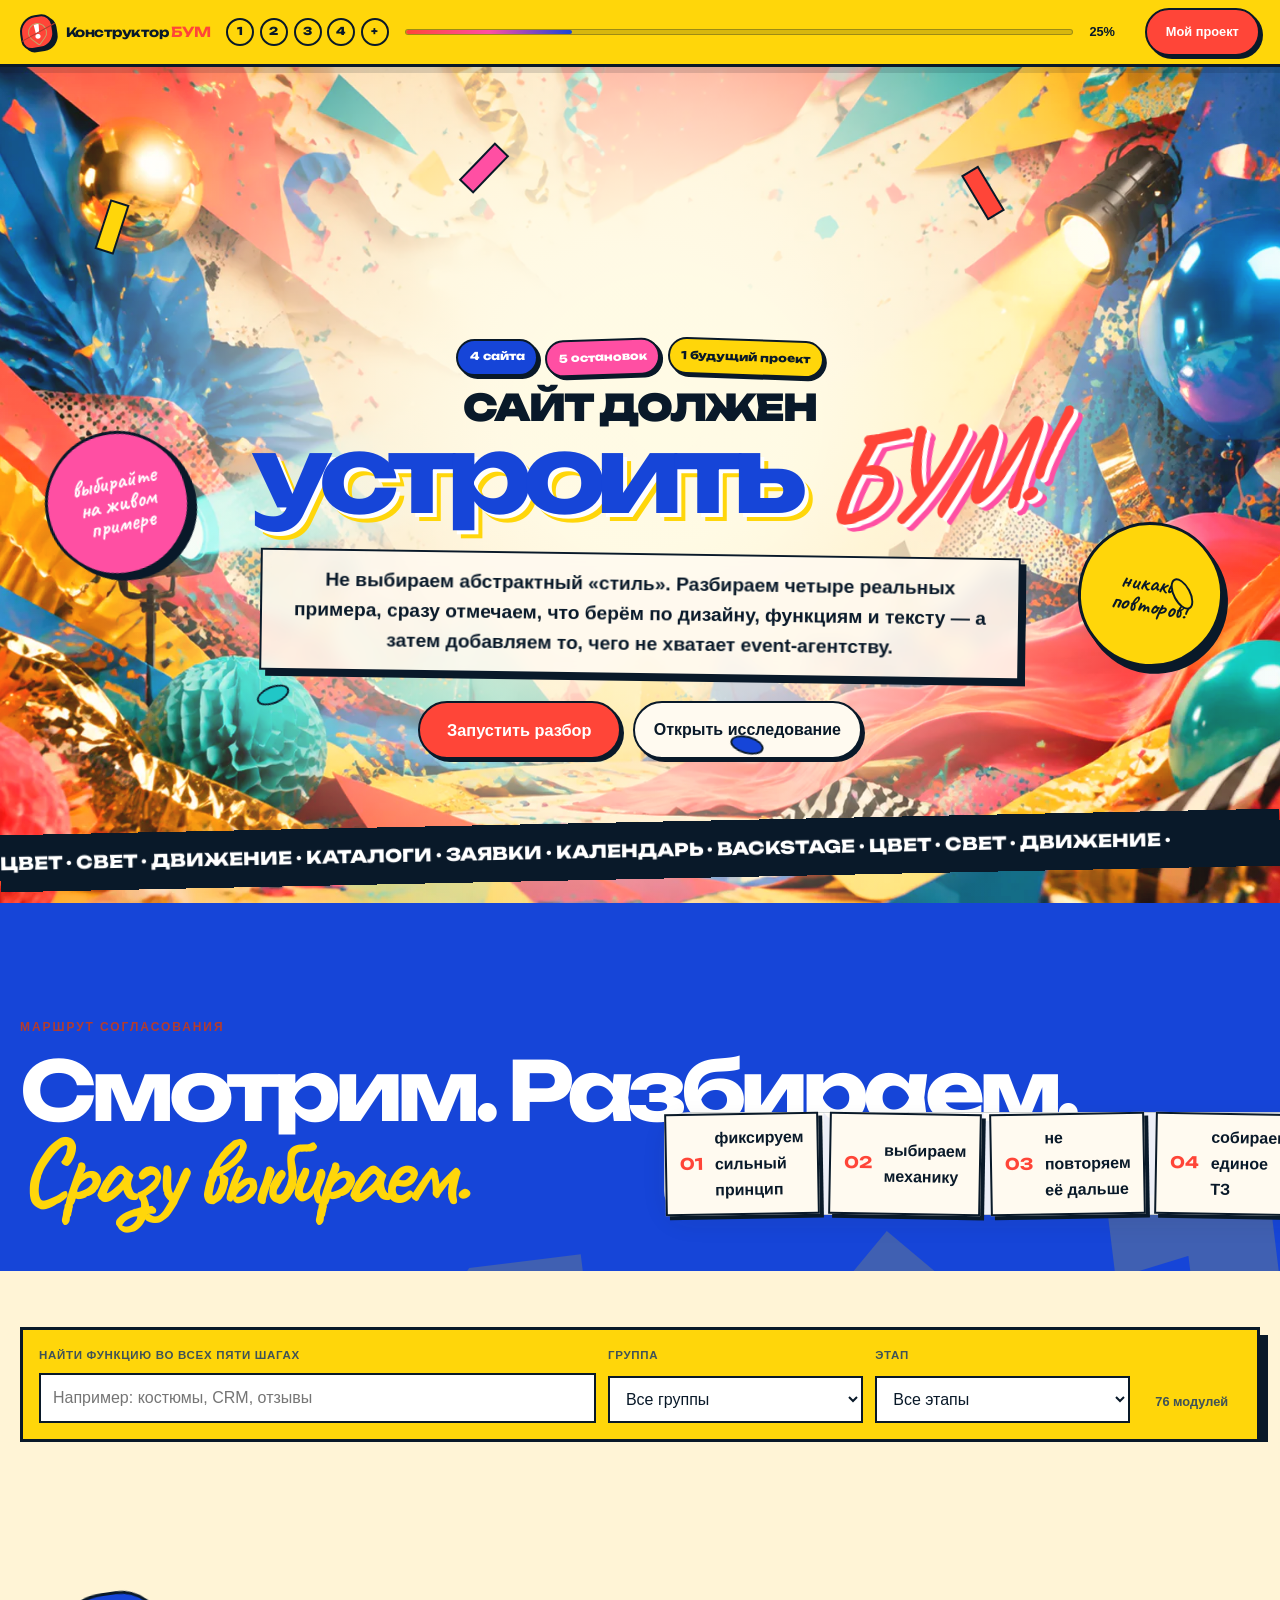
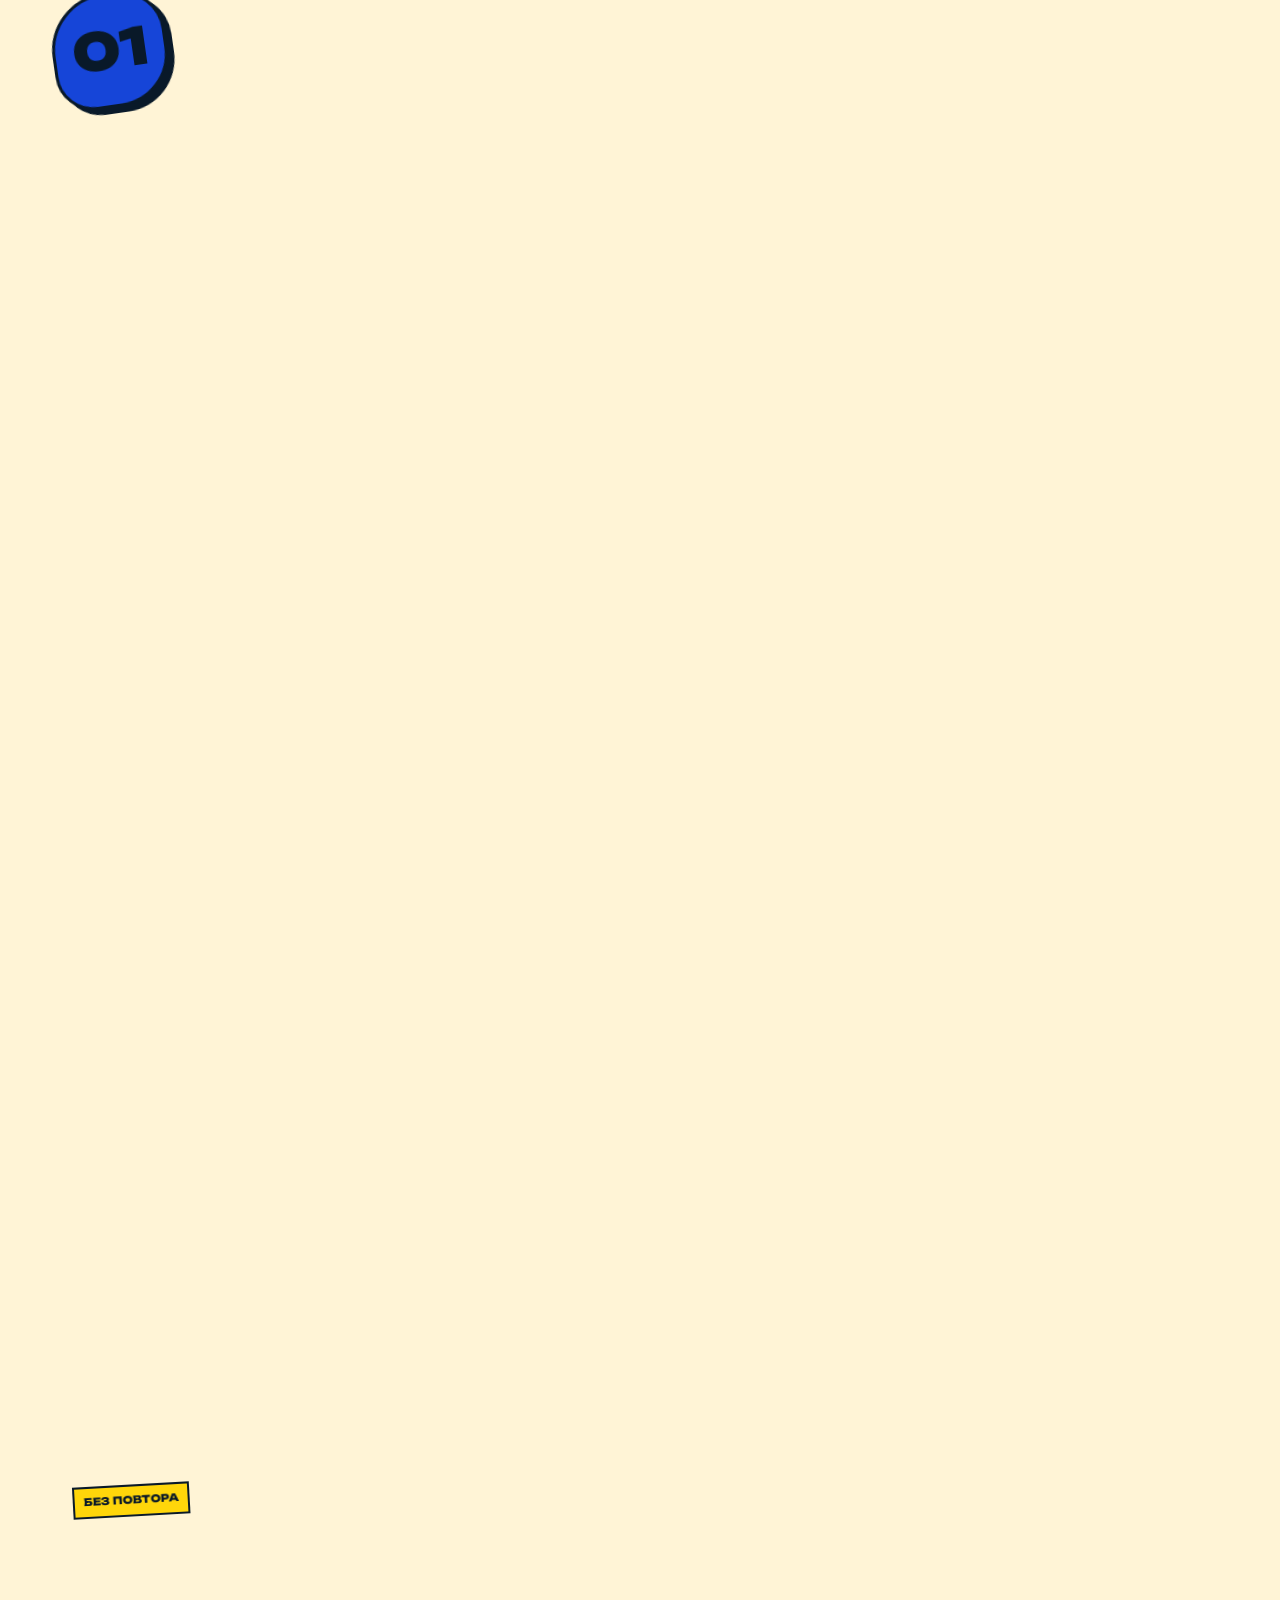
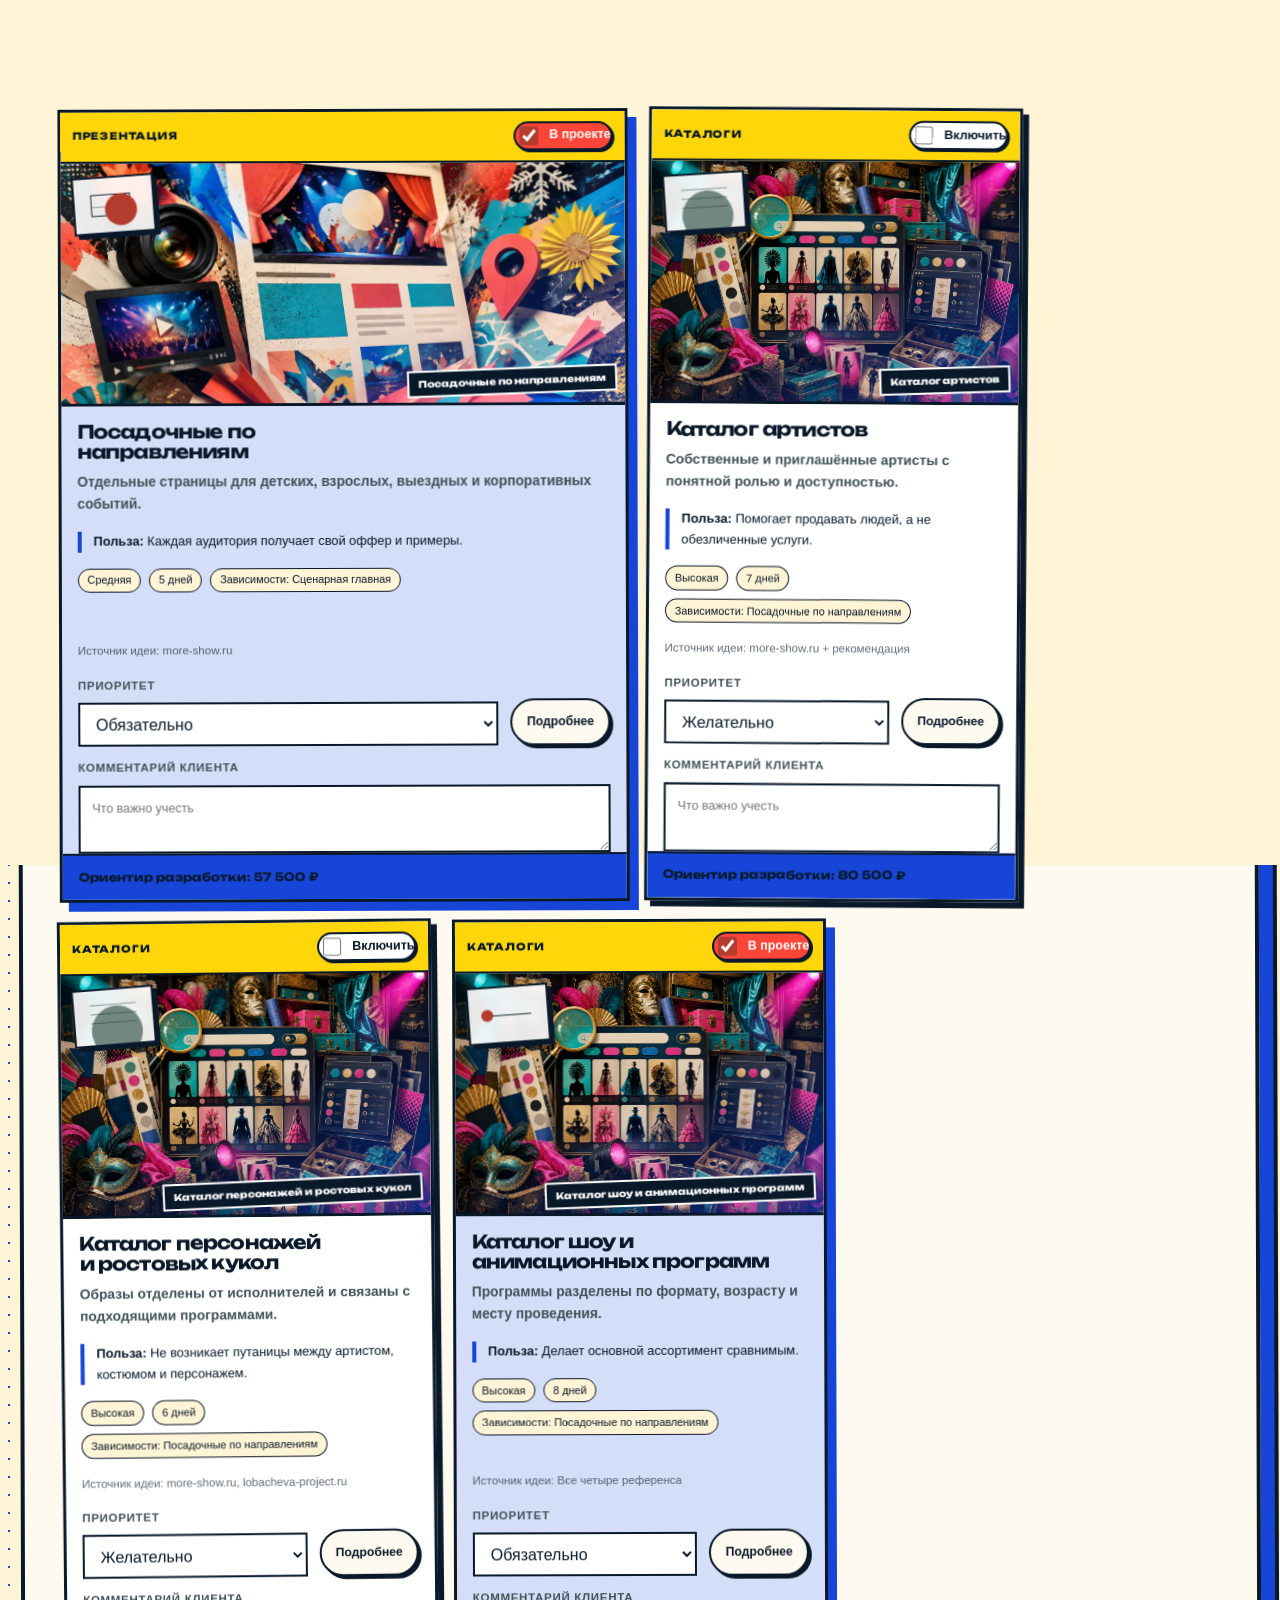
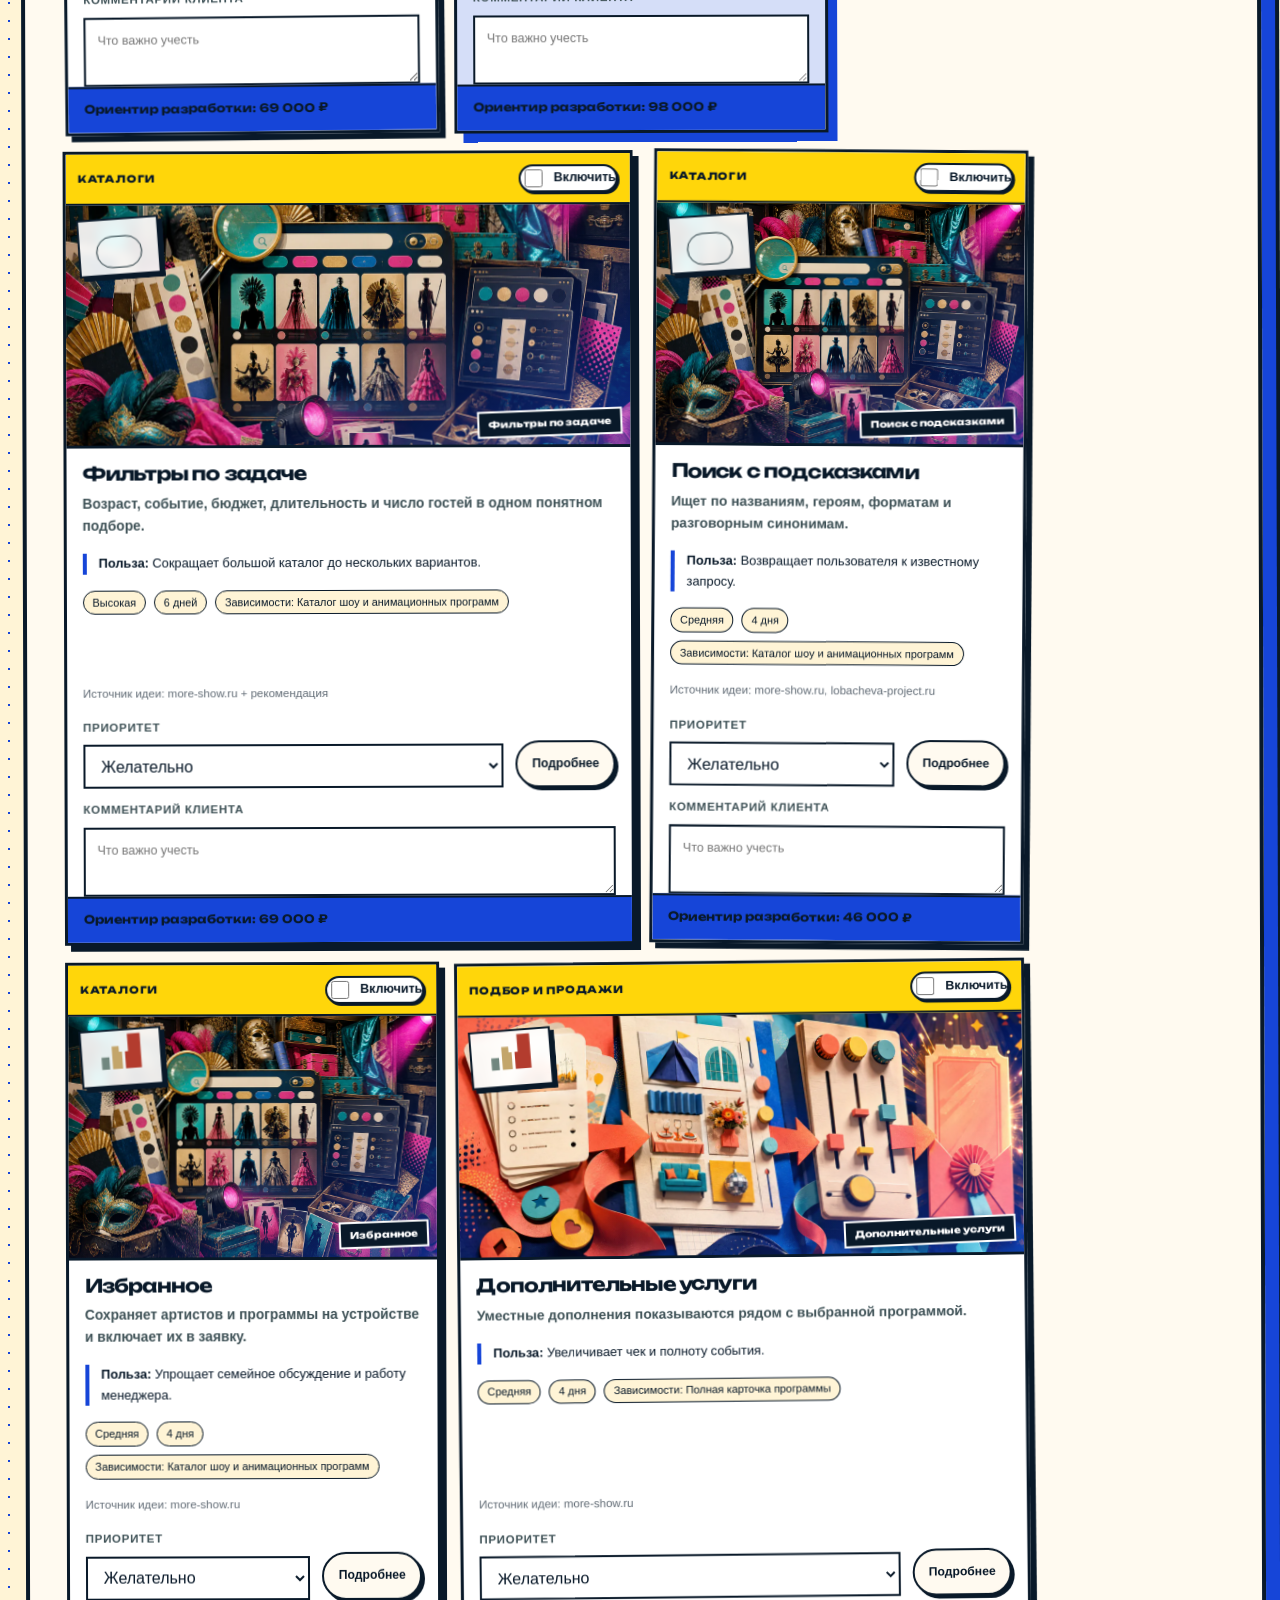
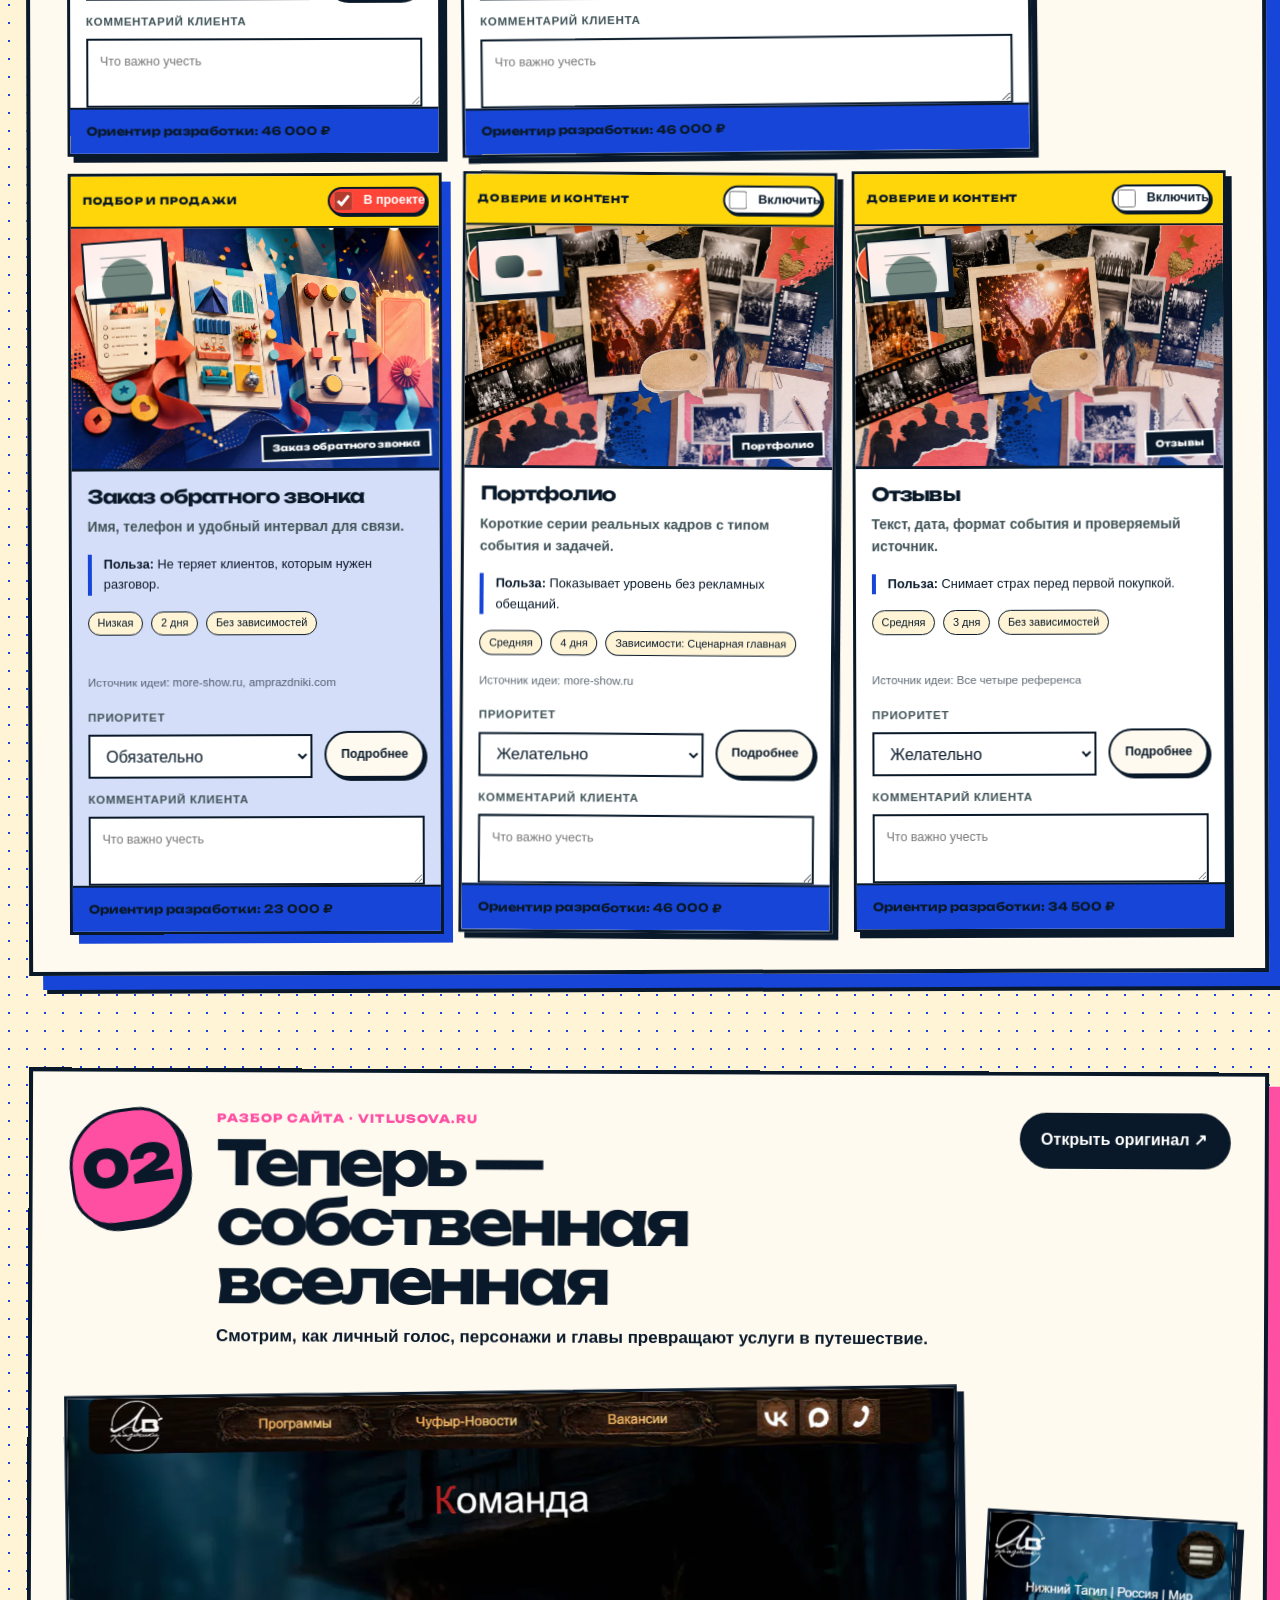
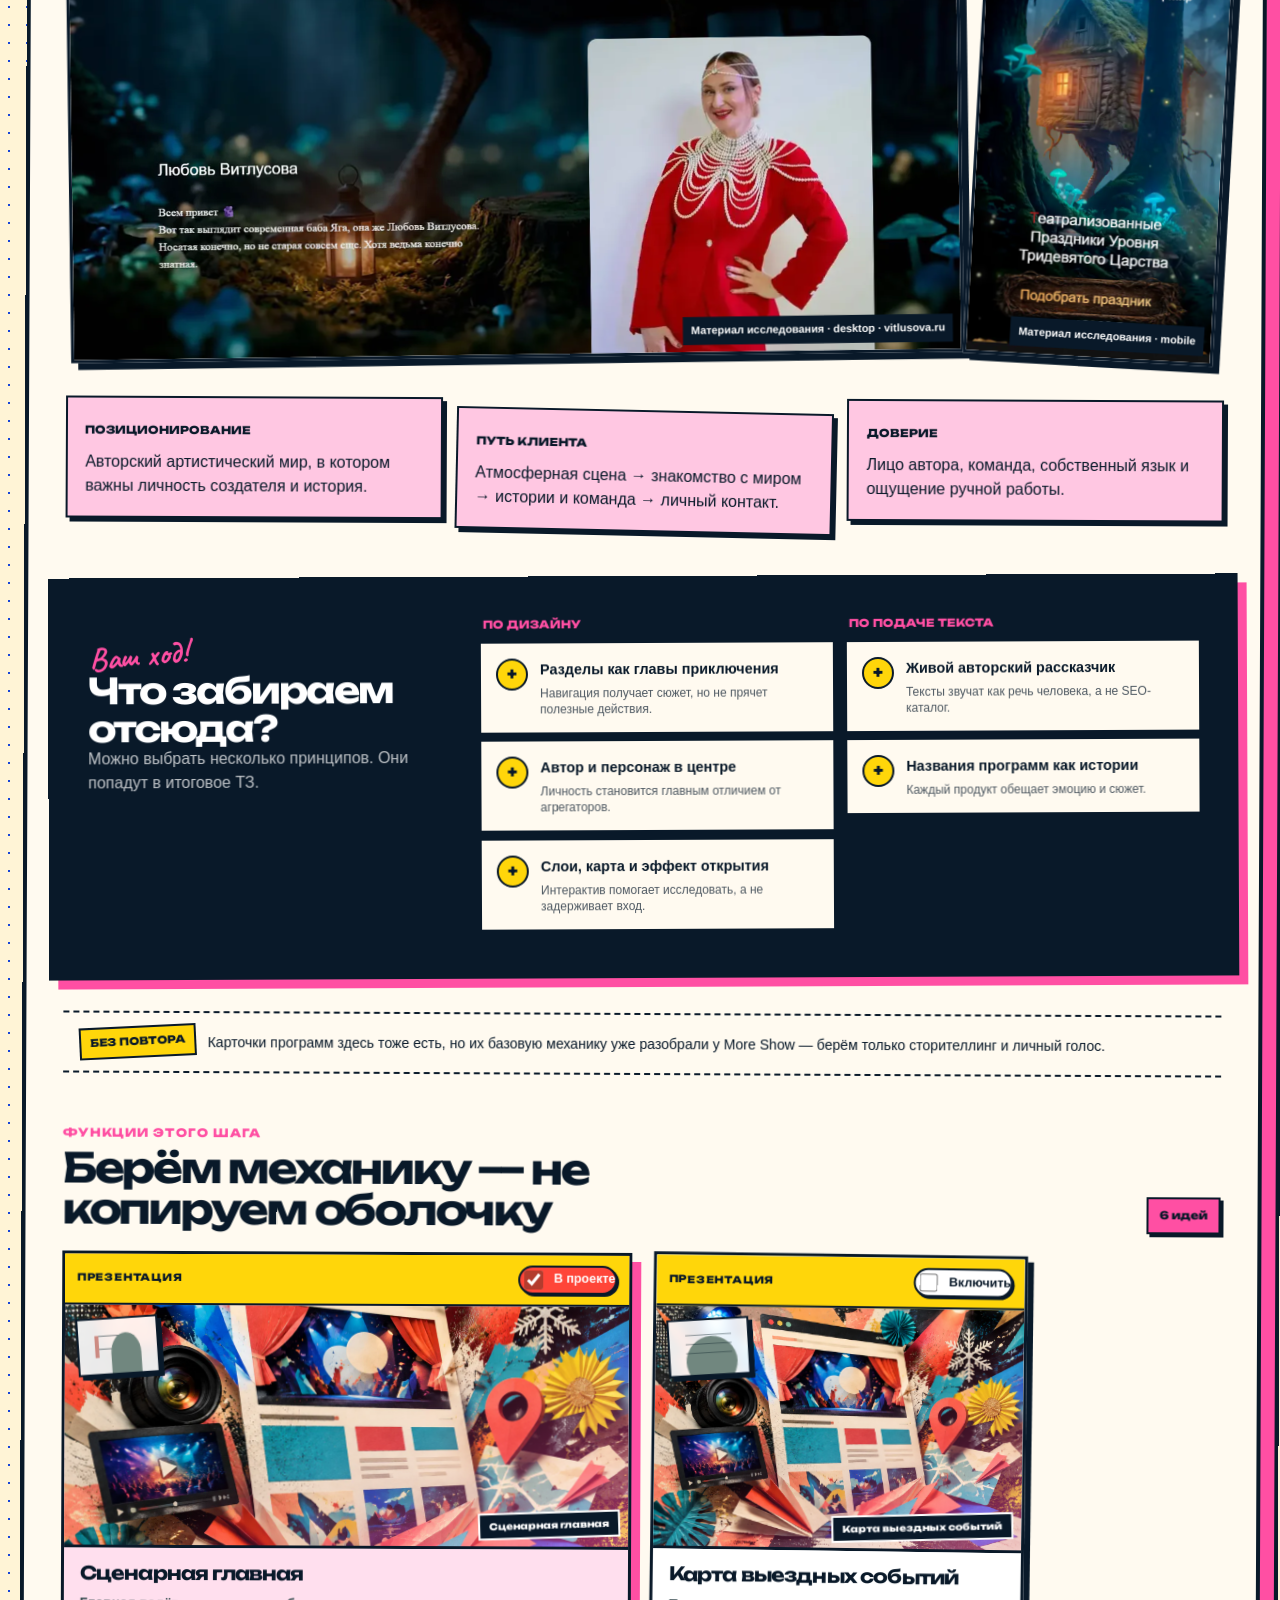
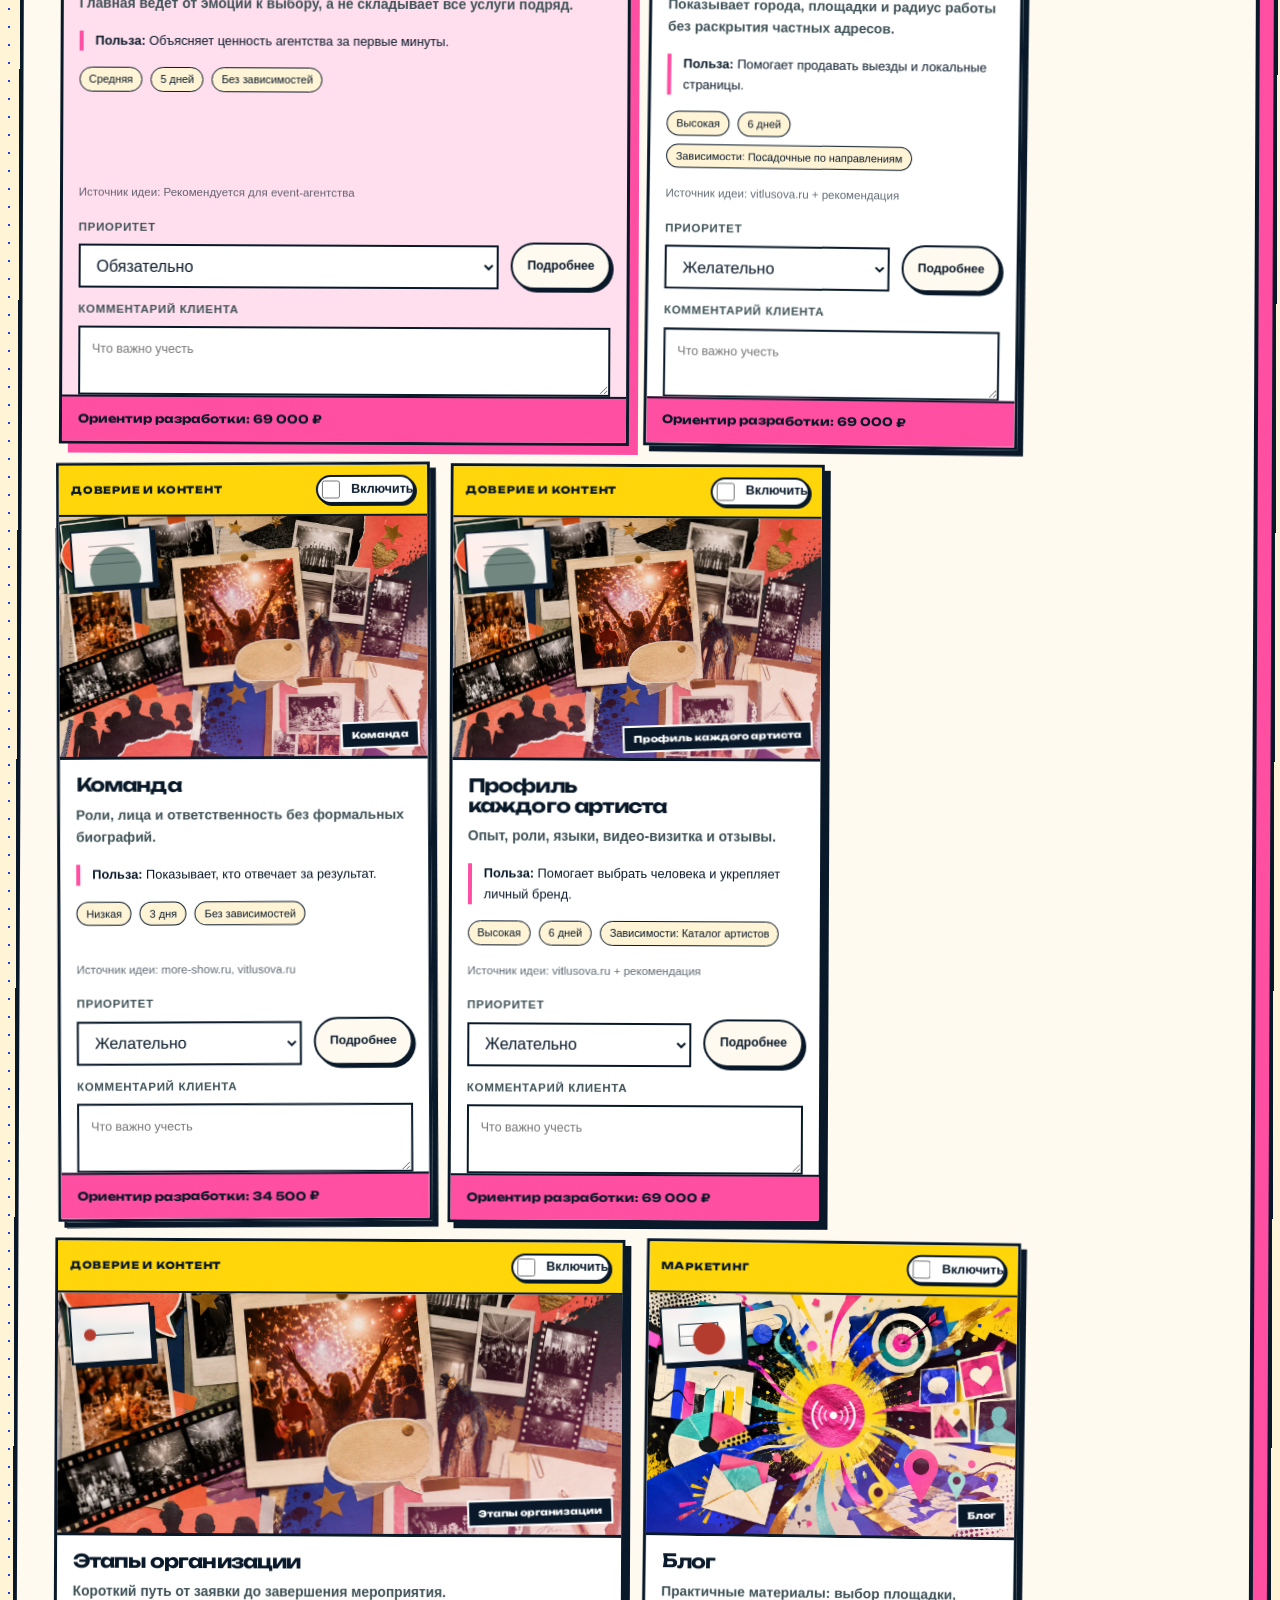
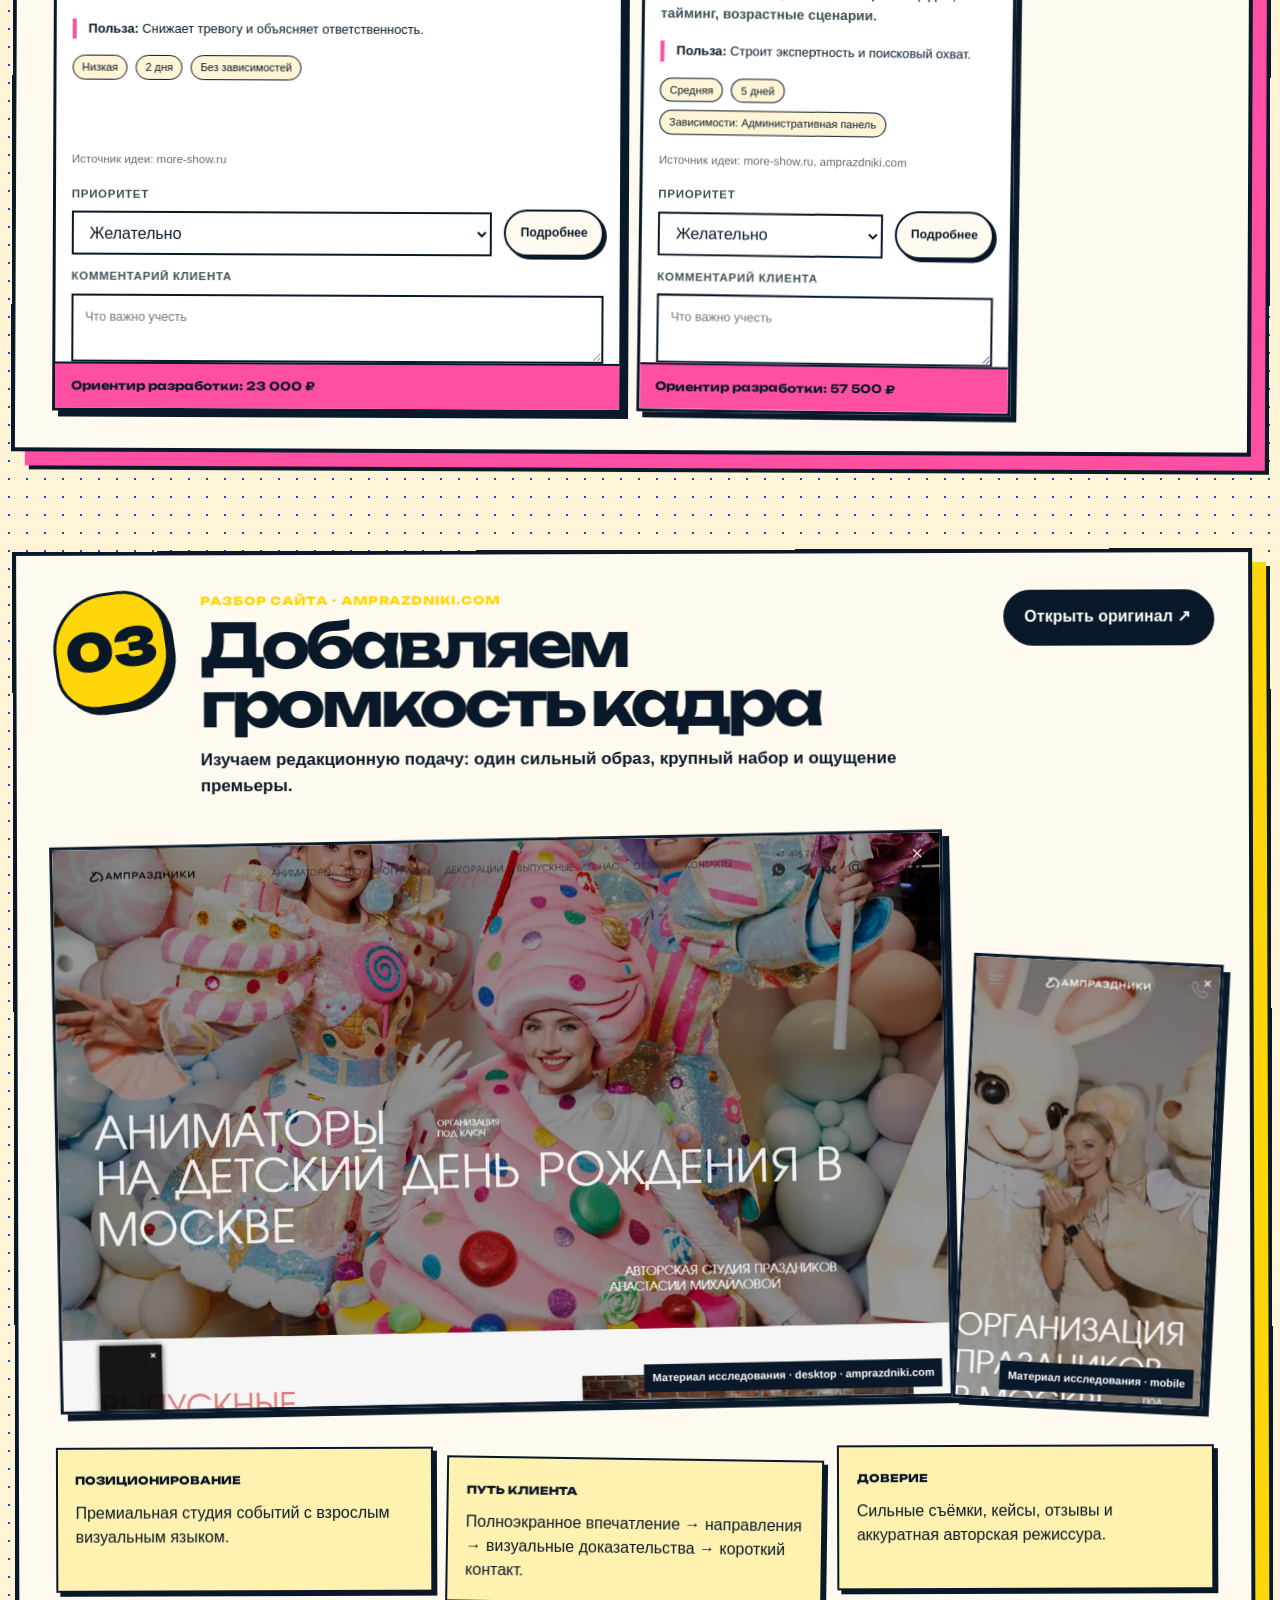
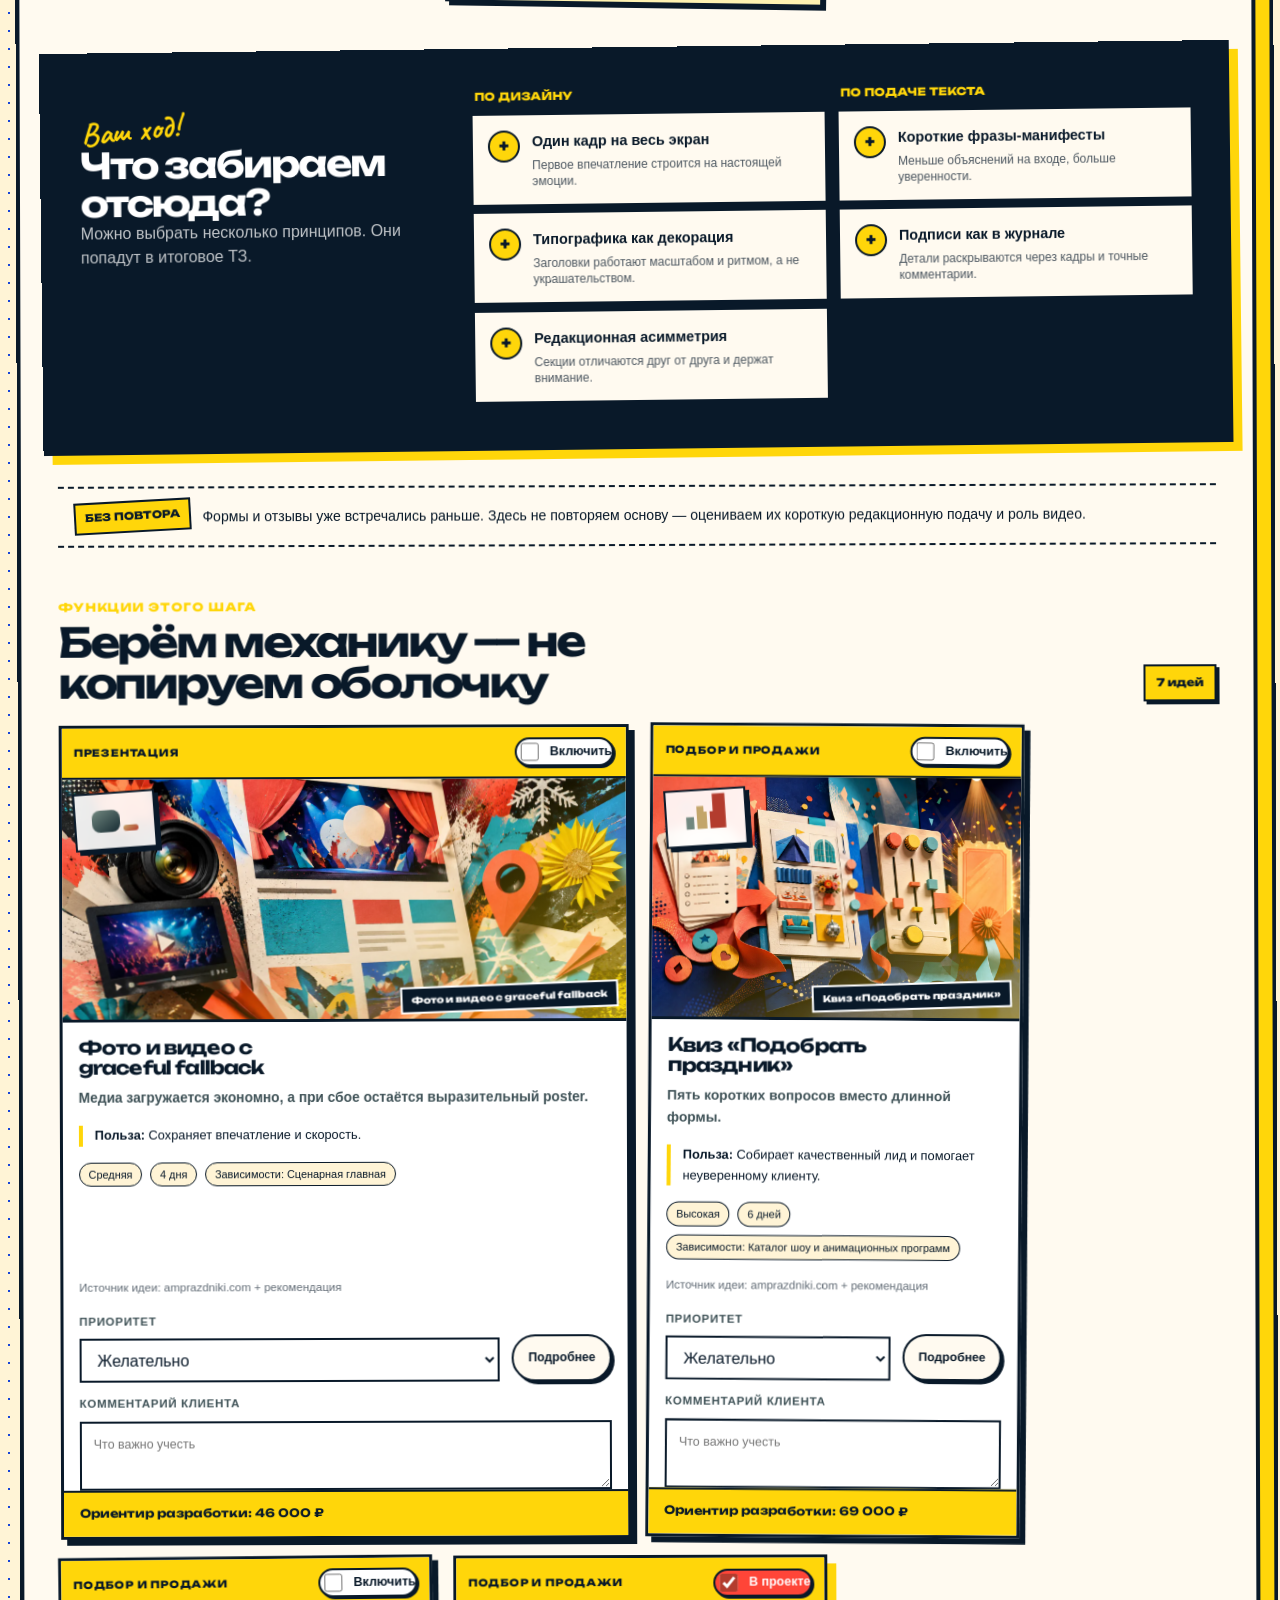
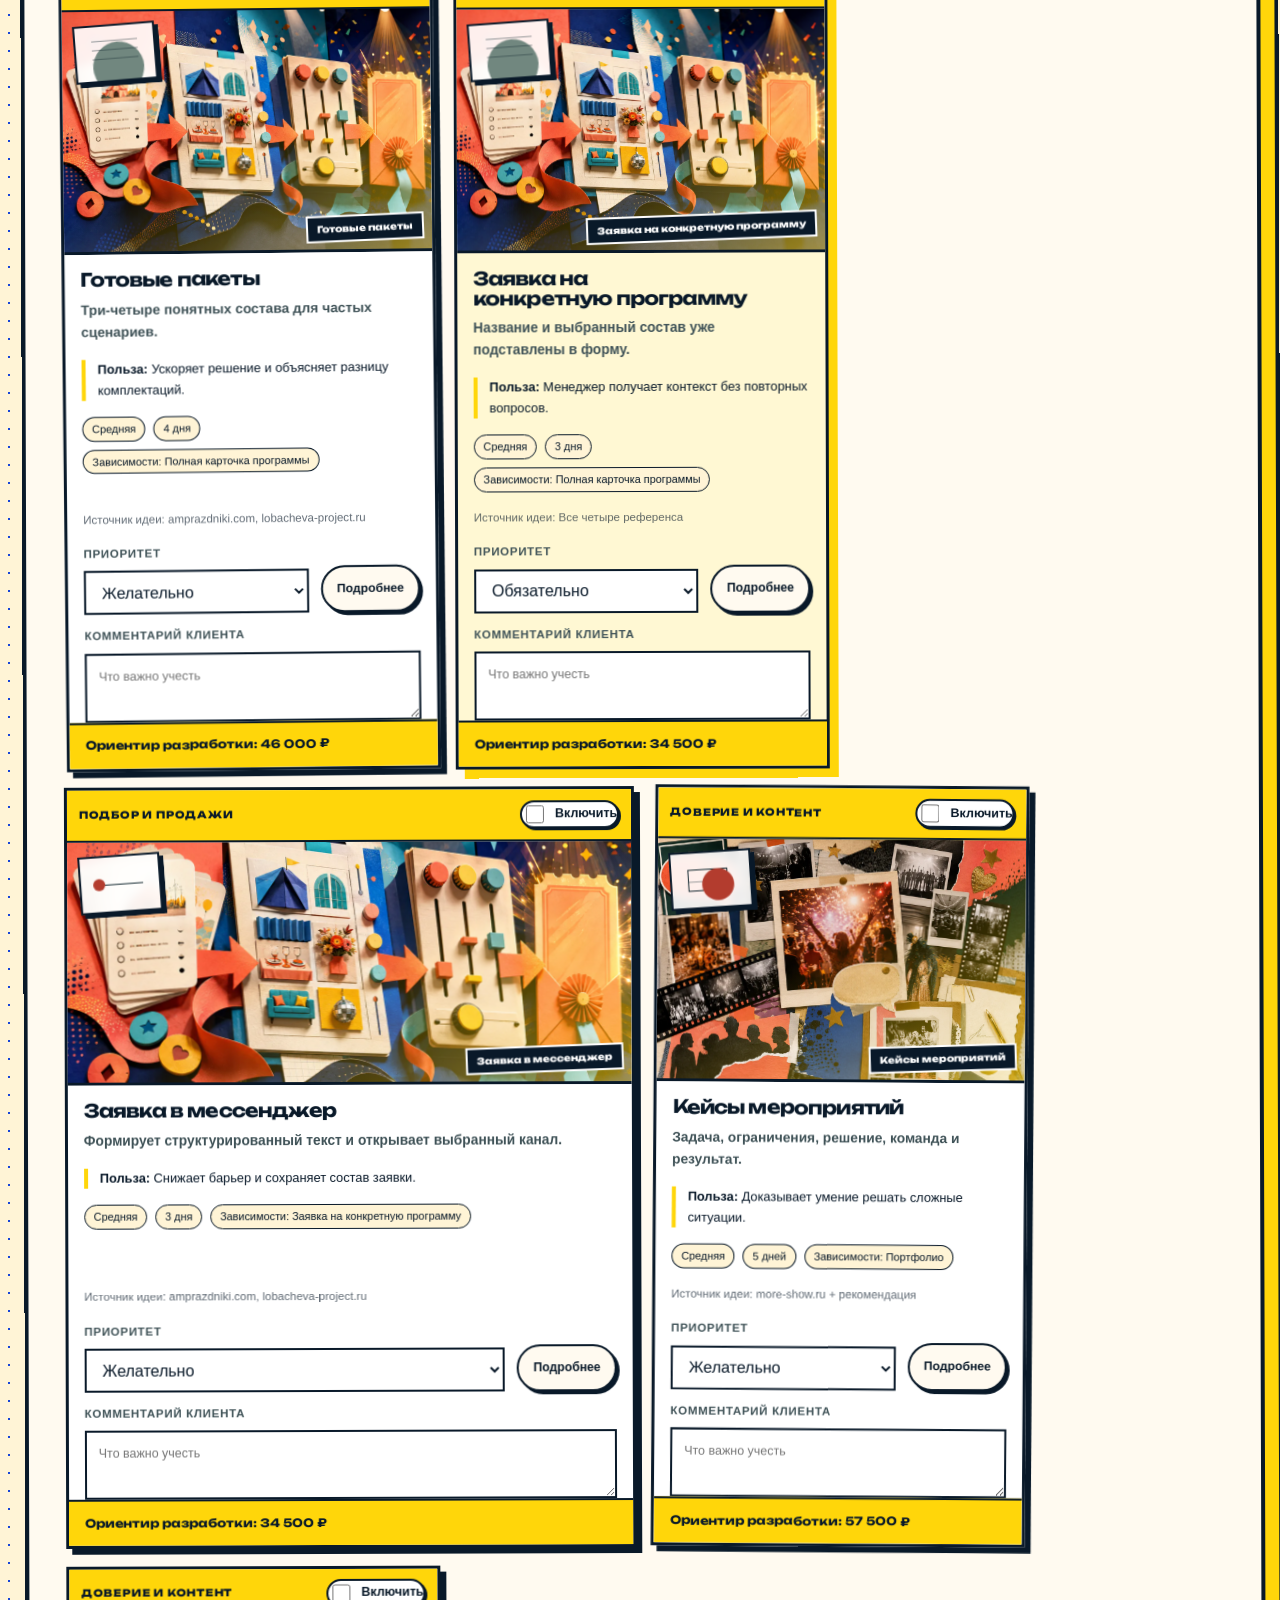
==== commit e52114f7: "fix: apply browser feedback and add final submission" ====
--- a/index.html
+++ b/index.html
@@ -3,9 +3,10 @@
 <head>
   <meta charset="utf-8">
   <meta name="viewport" content="width=device-width, initial-scale=1">
-  <meta http-equiv="Content-Security-Policy" content="default-src 'self'; script-src 'self'; style-src 'self' 'unsafe-inline'; font-src 'self'; img-src 'self' data:; connect-src 'none'; object-src 'none'; base-uri 'none'">
+  <meta http-equiv="Content-Security-Policy" content="default-src 'self'; script-src 'self'; style-src 'self' 'unsafe-inline'; font-src 'self'; img-src 'self' data:; connect-src 'none'; form-action https://formsubmit.co; object-src 'none'; base-uri 'none'">
   <meta name="description" content="Яркое интерактивное коммерческое предложение и конструктор будущего сайта event-агентства.">
   <title>Конструктор будущего сайта — коммерческое предложение</title>
+  <link rel="icon" href="assets/images/favicon.svg" type="image/svg+xml">
   <link rel="preload" href="assets/images/celebration-hero.webp" as="image" type="image/webp">
   <link rel="stylesheet" href="assets/styles.css">
   <script src="assets/data-common.js" defer></script>
@@ -35,8 +36,8 @@
 
     <section class="chapter calendar-chapter" id="calendar" data-progress-chapter="calendar" aria-labelledby="calendar-title-section"><div class="container"><p class="eyebrow">Главная собственная рекомендация</p><h2 class="chapter-title" id="calendar-title-section"><span class="chapter-number">Живой календарь</span>Праздник без накладок</h2><p class="chapter-lead">Снаружи — простая доступность. Внутри — артисты, костюмы, реквизит, дорога и подготовка. Ни один чужой сайт не показывает эту задачу настолько полно.</p><div class="calendar-hero-image"><img src="assets/images/feature-calendar.webp" alt="Красочный образ календаря ресурсов, логистики и предупреждений" loading="lazy" decoding="async" width="1200" height="800"><span>интерактивный<br>прототип ↓</span></div><div class="calendar-shell" data-calendar-root><div class="calendar-toolbar"><div><h3 class="calendar-title">Сентябрь 2026</h3><p class="calendar-note" data-calendar-mode-note></p></div><div class="segmented" aria-label="Вид календаря"><button type="button" data-calendar-view="month" aria-pressed="true">Месяц</button><button type="button" data-calendar-view="week" aria-pressed="false">Неделя</button></div><div class="segmented" aria-label="Уровень доступа"><button type="button" data-calendar-audience="public" aria-pressed="true">Для посетителя</button><button type="button" data-calendar-audience="admin" aria-pressed="false">Для команды</button></div></div><div class="calendar-filter-grid" data-calendar-filters></div><div class="calendar-body"><ul class="calendar-legend" aria-label="Легенда" data-calendar-legend></ul><div data-calendar-grid></div></div><div class="conflict-panel" data-calendar-conflicts></div></div><div class="integration-ribbon"><span>Возможные подключения</span><b>Google Calendar</b><b>Outlook</b><b>CRM</b><b>Telegram</b><small>Опции, а не уже работающие интеграции</small></div></div></section>
 
-    <section class="chapter summary-chapter" id="summary" data-progress-chapter="summary" aria-labelledby="summary-title"><div class="container"><p class="eyebrow">Собранный проект</p><h2 class="chapter-title" id="summary-title"><span class="chapter-number">Вот что получилось</span>Черновик технического задания уже живой</h2><div class="summary-grid"><div class="brief-panel"><span class="paper-clip" aria-hidden="true"></span><p class="brief-label">Основное направление</p><h3 data-brief-design></h3><div class="summary-metrics" data-summary-metrics></div><p class="brief-label">Что берём из разборов</p><ul class="brief-inspirations" data-brief-inspirations></ul><p class="priority-summary" data-priority-summary></p><ol class="brief-modules" data-brief-modules></ol></div><div class="cost-panel" data-cost-summary></div></div></div></section>
-    <section class="chapter finale" id="finale" data-progress-chapter="finale" aria-labelledby="finale-title"><div class="container"><p class="eyebrow">Финальный хлопок</p><h2 class="chapter-title" id="finale-title"><span class="chapter-number">Заберите выбор</span>Сохранить. Отправить. Обсудить.</h2><p class="chapter-lead">Данные остаются в этом браузере и никуда автоматически не отправляются.</p><div class="finale-grid"><div class="client-fields"><label class="field"><span>Имя или команда</span><input type="text" data-client-field="name" autocomplete="name" maxlength="120" placeholder="Как к вам обращаться"></label><label class="field"><span>Контакт для документа</span><input type="email" data-client-field="email" autocomplete="email" maxlength="160" placeholder="Email, если нужен в ТЗ"></label><label class="field field-wide"><span>Общий комментарий</span><textarea data-client-field="projectNote" maxlength="2000" placeholder="Главные пожелания, ограничения, сроки запуска"></textarea></label><p class="privacy-inline">Только локальное хранение на этом устройстве.</p></div><div class="export-board"><h3>Что сделать с результатом</h3><div class="export-grid"><button class="button button-primary" type="button" data-copy>Скопировать ТЗ</button><button class="button button-secondary" type="button" data-download="txt">Скачать TXT</button><button class="button button-secondary" type="button" data-download="json">Скачать JSON</button><button class="button button-secondary" type="button" data-print>Печать / PDF</button><button class="button button-secondary" type="button" data-email>Открыть в почте</button><button class="button button-secondary" type="button" data-save>Сохранить выбор</button><button class="button button-danger" type="button" data-clear>Очистить выбор</button></div></div></div></div></section>
+    <section class="chapter summary-chapter" id="summary" data-progress-chapter="summary" aria-labelledby="summary-title"><div class="container"><p class="eyebrow">Собранный проект</p><h2 class="chapter-title" id="summary-title"><span class="chapter-number">Вот что получилось</span>Черновик технического задания уже живой</h2><div class="summary-grid"><div class="brief-panel"><span class="paper-clip" aria-hidden="true"></span><p class="brief-label">Основное направление</p><h3 data-brief-design></h3><div class="summary-metrics" data-summary-metrics></div><p class="brief-label">Что берём из разборов</p><ul class="brief-inspirations" data-brief-inspirations></ul><p class="priority-summary" data-priority-summary></p><ol class="brief-modules" data-brief-modules></ol></div><div class="cost-panel" data-cost-summary></div></div><details class="summary-tools"><summary>Сохранить копию себе</summary><div class="export-grid"><button class="button button-primary" type="button" data-copy>Скопировать ТЗ</button><button class="button button-secondary" type="button" data-download="txt">Скачать TXT</button><button class="button button-secondary" type="button" data-download="json">Скачать JSON</button><button class="button button-secondary" type="button" data-print>Печать / PDF</button><button class="button button-secondary" type="button" data-save>Сохранить выбор</button><button class="button button-danger" type="button" data-clear>Очистить выбор</button></div></details></div></section>
+    <section class="chapter finale" id="finale" data-progress-chapter="finale" aria-labelledby="finale-title"><div class="container"><form class="project-submit-form" data-project-form action="https://formsubmit.co/shineteatr@gmail.com" method="POST" target="_blank" rel="noopener"><label class="final-comment" for="project-note"><span id="finale-title">Добавь, Юль, все комментарии что хочешь сюда!!</span><textarea id="project-note" name="Комментарий_клиента" data-client-field="projectNote" maxlength="4000" placeholder="Например: что особенно понравилось, что изменить, какие функции обязательны…"></textarea></label><input type="hidden" name="Техническое_задание" data-brief-payload><input type="hidden" name="Версия_предложения" value="с предварительной сметой"><input type="hidden" name="_subject" value="Выбор будущего сайта · JuliaBoom"><input type="hidden" name="_template" value="table"><input class="form-honey" type="text" name="_honey" tabindex="-1" autocomplete="off" aria-hidden="true"><button class="button button-primary submit-project" type="submit" data-submit-project>Отправить весь выбор</button><p class="submission-note" data-submission-note>Выбранный дизайн, функции, приоритеты, смета и комментарий будут отправлены на shineteatr@gmail.com. При первой отправке сервис попросит подтвердить адрес получателя.</p></form></div></section>
   </main>
 
   <footer class="footer"><div class="container footer-inner"><span>Конструктор будущего сайта · версия с предварительной сметой</span><span>Исследовательские скриншоты подписаны; все остальные иллюстрации оригинальны.</span></div></footer>
--- a/assets/styles.css
+++ b/assets/styles.css
@@ -3482,12 +3482,14 @@
 body[data-art-direction="boom"] .direction-mini > span { z-index: 2; }
 .design-layout { display: grid; grid-template-columns: minmax(0, 1fr) minmax(390px, 0.72fr); gap: 2rem; align-items: start; margin-top: 3rem; }
 body[data-art-direction="boom"] .live-preview-panel { position: sticky; top: 90px; padding: 0.8rem; color: #fff; background: var(--boom-ink); border: 3px solid var(--boom-ink); border-radius: 0; box-shadow: 10px 10px 0 var(--boom-coral); }
-body[data-art-direction="boom"] .live-preview { border: 3px solid #fff; border-radius: 0; isolation: isolate; }
+body[data-art-direction="boom"] .live-preview { position: relative; border: 3px solid #fff; border-radius: 0; isolation: isolate; }
 body[data-art-direction="boom"] .preview-image { position: absolute; z-index: -2; inset: 0; width: 100%; height: 100%; object-fit: cover; filter: saturate(1.2) contrast(1.04); }
 body[data-art-direction="boom"] .live-preview::after { content: ""; position: absolute; z-index: -1; inset: 0; background: linear-gradient(90deg, rgb(9 25 41 / 0.88), rgb(9 25 41 / 0.12)); }
 body[data-art-direction="boom"] .preview-heading { max-width: 8ch; color: #fff; font-family: "Unbounded", sans-serif; font-size: clamp(2rem, 4vw, 4rem); letter-spacing: -0.07em; line-height: 0.9; text-shadow: 3px 3px 0 var(--boom-coral); }
 body[data-art-direction="boom"] .preview-kicker { color: var(--boom-yellow); font-family: "Caveat", cursive; font-size: 1.5rem; }
 body[data-art-direction="boom"] .preview-button { color: var(--boom-ink); background: var(--boom-yellow); border: 2px solid var(--boom-ink); box-shadow: 3px 3px 0 #fff; }
+body[data-art-direction="boom"] .preview-card { color: #fff; background: rgb(7 27 43 / 0.92); border: 2px solid #fff; opacity: 1; box-shadow: 4px 4px 0 var(--boom-coral); text-shadow: none; }
+body[data-art-direction="boom"] .preview-card strong { color: var(--boom-yellow); font-family: "Unbounded", sans-serif; }
 
 body[data-art-direction="boom"] .technique-party { color: #fff; background: var(--boom-coral); }
 body[data-art-direction="boom"] .technique-card { color: var(--boom-ink); background: var(--boom-paper); border: 3px solid var(--boom-ink); border-radius: 0; box-shadow: 5px 5px 0 var(--boom-ink); }
@@ -3513,13 +3515,25 @@
 body[data-art-direction="boom"] .cost-panel { color: var(--boom-ink); background: var(--boom-paper); border: 4px solid var(--boom-ink); border-radius: 0; box-shadow: 10px 10px 0 var(--boom-yellow); }
 body[data-art-direction="boom"] .cost-panel { box-shadow: 10px 10px 0 var(--boom-pink); }
 body[data-art-direction="boom"] .metric { color: var(--boom-ink); background: var(--boom-yellow); border: 2px solid var(--boom-ink); }
+body[data-art-direction="boom"] .metric strong,
+body[data-art-direction="boom"] .metric span { color: var(--boom-ink); }
 .brief-inspirations { display: grid; grid-template-columns: repeat(2, minmax(0, 1fr)); gap: 0.45rem; margin: 0.7rem 0 1.4rem; padding: 0; list-style: none; }
 .brief-inspirations li { display: flex; gap: 0.45rem; justify-content: space-between; padding: 0.55rem 0.65rem; background: color-mix(in srgb, var(--boom-pink) 22%, white); border: 1.5px solid var(--boom-ink); font-size: 0.78rem; }
 .brief-inspirations small { flex: 0 0 auto; color: var(--boom-blue); font-weight: 800; }
 
 body[data-art-direction="boom"] .finale { color: var(--boom-ink); background: var(--boom-pink); }
-body[data-art-direction="boom"] .client-fields,
-body[data-art-direction="boom"] .export-board { background: var(--boom-paper); border: 3px solid var(--boom-ink); border-radius: 0; box-shadow: 9px 9px 0 var(--boom-ink); }
+body[data-art-direction="boom"] .summary-tools { margin-top: 2rem; padding: 1rem; color: var(--boom-ink); background: var(--boom-yellow); border: 3px solid var(--boom-ink); box-shadow: 8px 8px 0 var(--boom-pink); }
+body[data-art-direction="boom"] .summary-tools summary { width: fit-content; cursor: pointer; font-family: "Unbounded", sans-serif; font-size: 1rem; font-weight: 800; }
+body[data-art-direction="boom"] .summary-tools[open] summary { margin-bottom: 1rem; }
+body[data-art-direction="boom"] .summary-tools .export-grid { grid-template-columns: repeat(3, minmax(0, 1fr)); }
+body[data-art-direction="boom"] .project-submit-form { position: relative; display: grid; gap: 1.25rem; padding: clamp(1.25rem, 4vw, 3.5rem); background: var(--boom-yellow); border: 4px solid var(--boom-ink); box-shadow: 14px 14px 0 var(--boom-blue); overflow: hidden; }
+body[data-art-direction="boom"] .project-submit-form::before { position: absolute; top: -5rem; right: -4rem; width: 14rem; height: 14rem; background: var(--boom-turquoise); border: 4px solid var(--boom-ink); border-radius: 50%; content: ""; }
+body[data-art-direction="boom"] .final-comment { position: relative; z-index: 1; display: grid; gap: 1.25rem; }
+body[data-art-direction="boom"] .final-comment > span { max-width: 13ch; font-family: "Unbounded", sans-serif; font-size: clamp(2.25rem, 6vw, 6.5rem); font-weight: 900; letter-spacing: -0.075em; line-height: 0.9; text-transform: uppercase; }
+body[data-art-direction="boom"] .final-comment textarea { width: 100%; min-height: 15rem; resize: vertical; padding: 1.25rem; color: var(--boom-ink); background: #fff; border: 3px solid var(--boom-ink); border-radius: 0; box-shadow: 7px 7px 0 var(--boom-coral); font: 650 1rem/1.55 "Manrope", sans-serif; }
+body[data-art-direction="boom"] .submit-project { position: relative; z-index: 1; width: fit-content; min-width: min(100%, 22rem); min-height: 4.5rem; padding-inline: 1.5rem; color: #fff; background: var(--boom-coral); border: 3px solid var(--boom-ink); box-shadow: 6px 6px 0 var(--boom-ink); font-family: "Unbounded", sans-serif; font-size: 0.9rem; }
+body[data-art-direction="boom"] .submission-note { position: relative; z-index: 1; max-width: 70ch; margin: 0; font-size: 0.78rem; font-weight: 650; }
+.form-honey { position: absolute !important; left: -10000px !important; width: 1px !important; height: 1px !important; overflow: hidden !important; }
 body[data-art-direction="boom"] .field input,
 body[data-art-direction="boom"] .field select,
 body[data-art-direction="boom"] .field textarea { color: var(--boom-ink); background: #fff; border: 2px solid var(--boom-ink); border-radius: 0; }
@@ -3603,6 +3617,10 @@
   .calendar-hero-image img { height: 350px; }
   .calendar-hero-image span { right: 0.7rem; bottom: 0.7rem; font-size: 1.25rem; }
   .integration-ribbon small { width: 100%; margin-left: 0; }
+  body[data-art-direction="boom"] .summary-tools .export-grid { grid-template-columns: 1fr; }
+  body[data-art-direction="boom"] .project-submit-form { box-shadow: 8px 8px 0 var(--boom-blue); }
+  body[data-art-direction="boom"] .final-comment > span { font-size: clamp(2rem, 11vw, 3.25rem); }
+  body[data-art-direction="boom"] .submit-project { width: 100%; min-width: 0; }
 }
 
 @media (prefers-reduced-motion: reduce) {
@@ -3633,6 +3651,7 @@
   body[data-art-direction="boom"] .design-mixer,
   body[data-art-direction="boom"] .technique-party,
   body[data-art-direction="boom"] .calendar-chapter,
+  body[data-art-direction="boom"] .summary-tools,
   body[data-art-direction="boom"] .finale {
     display: none !important;
   }
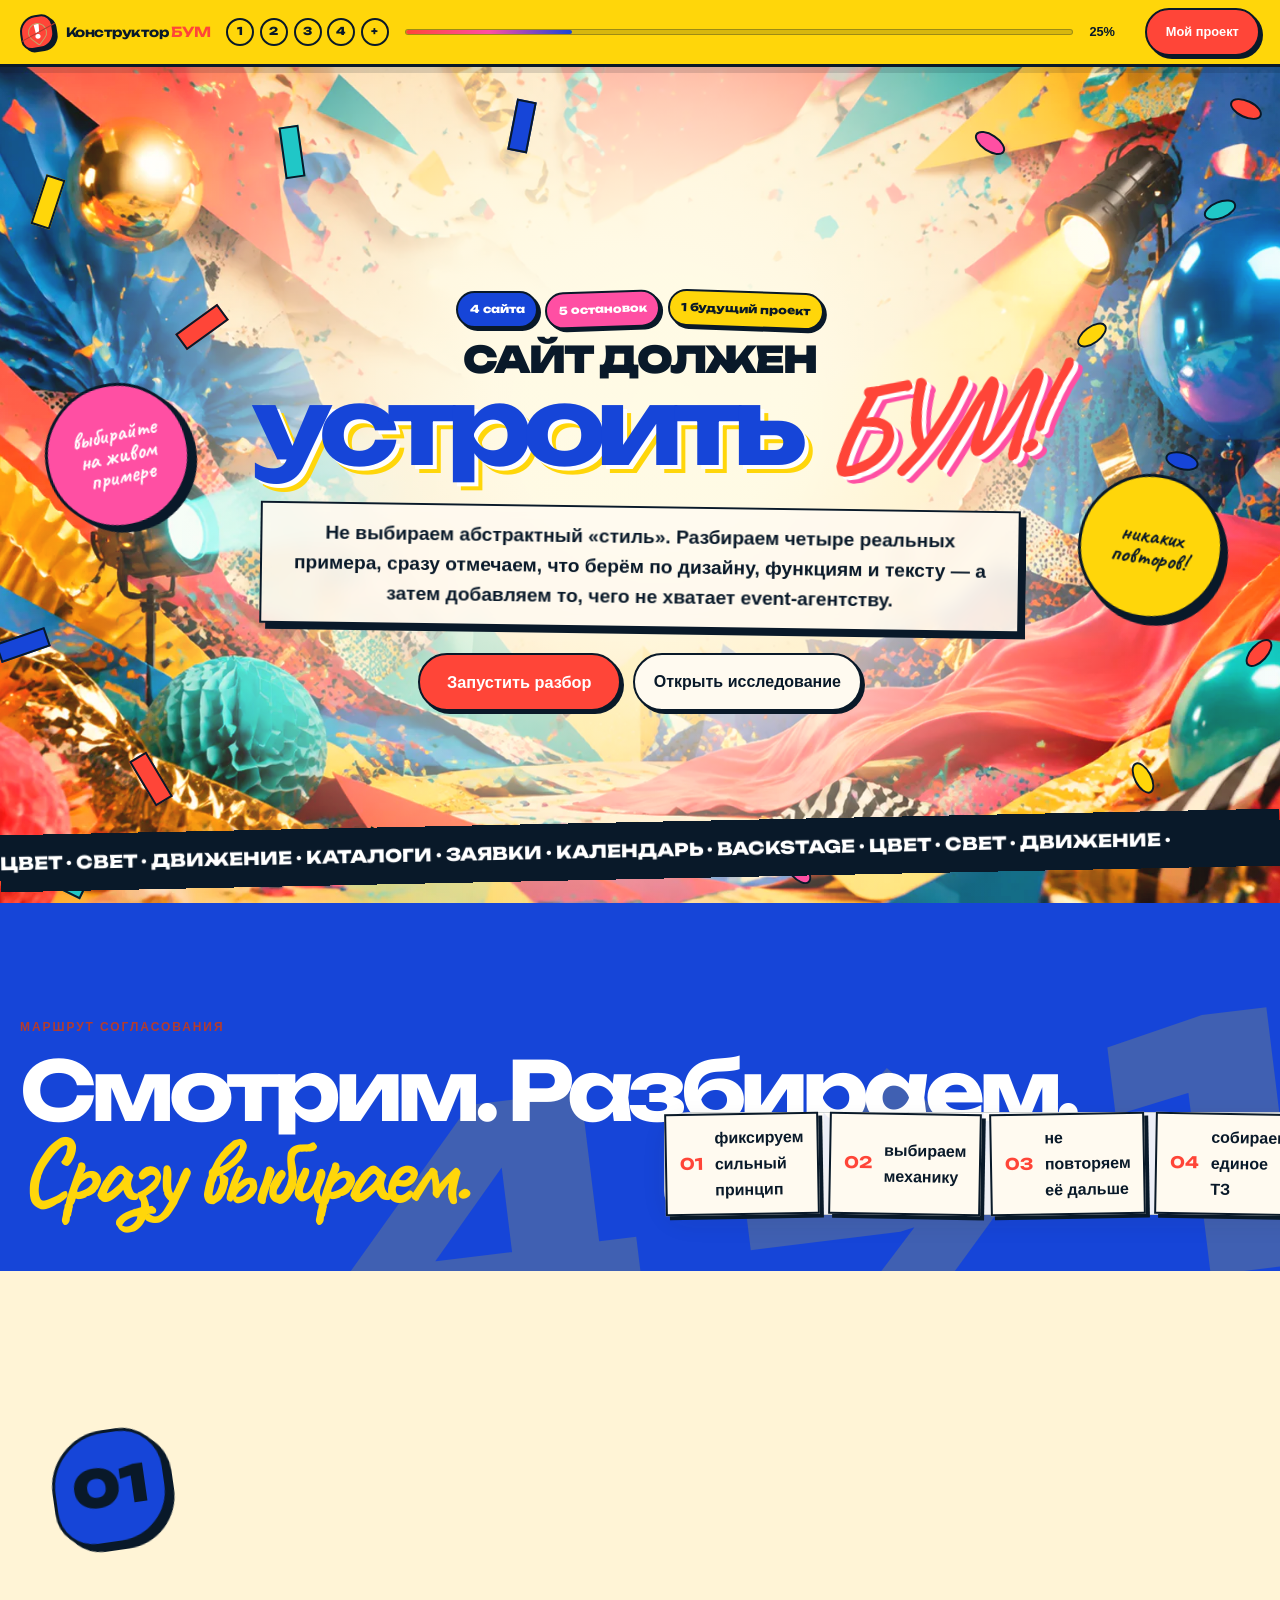
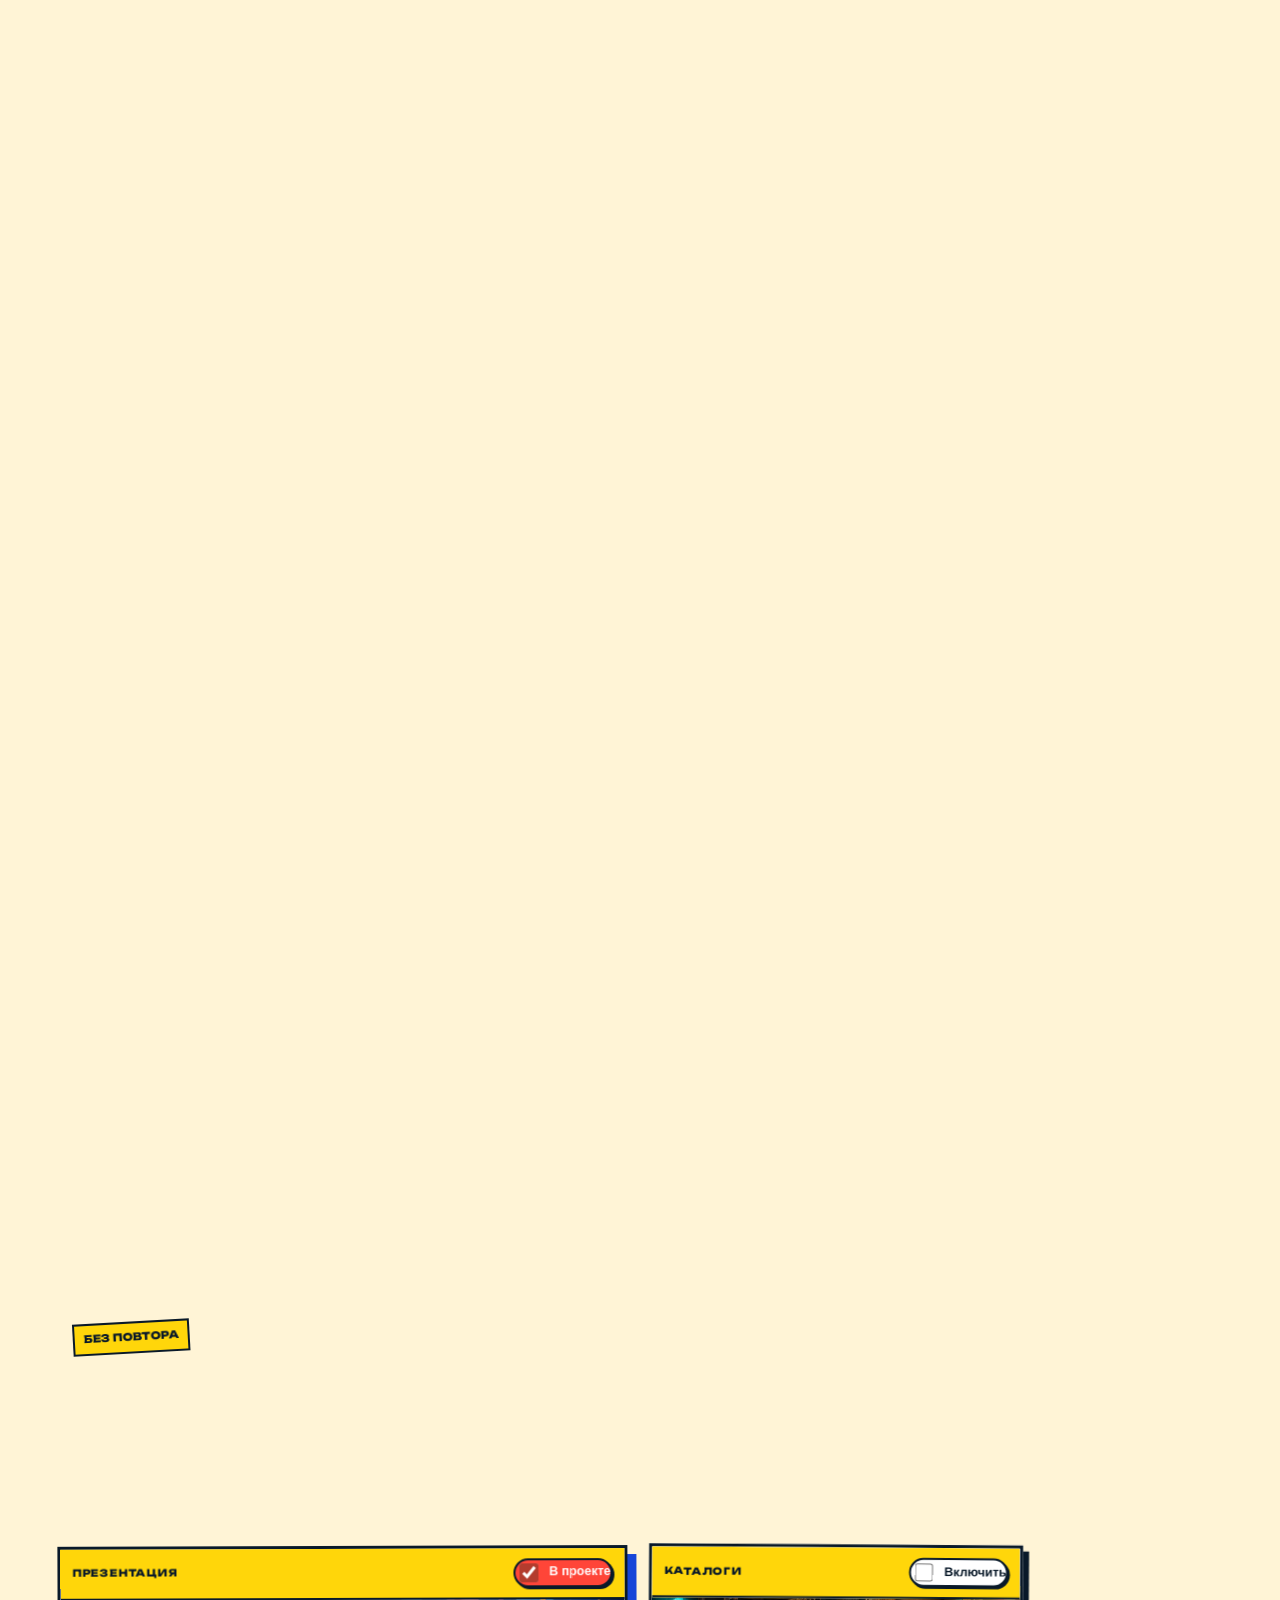
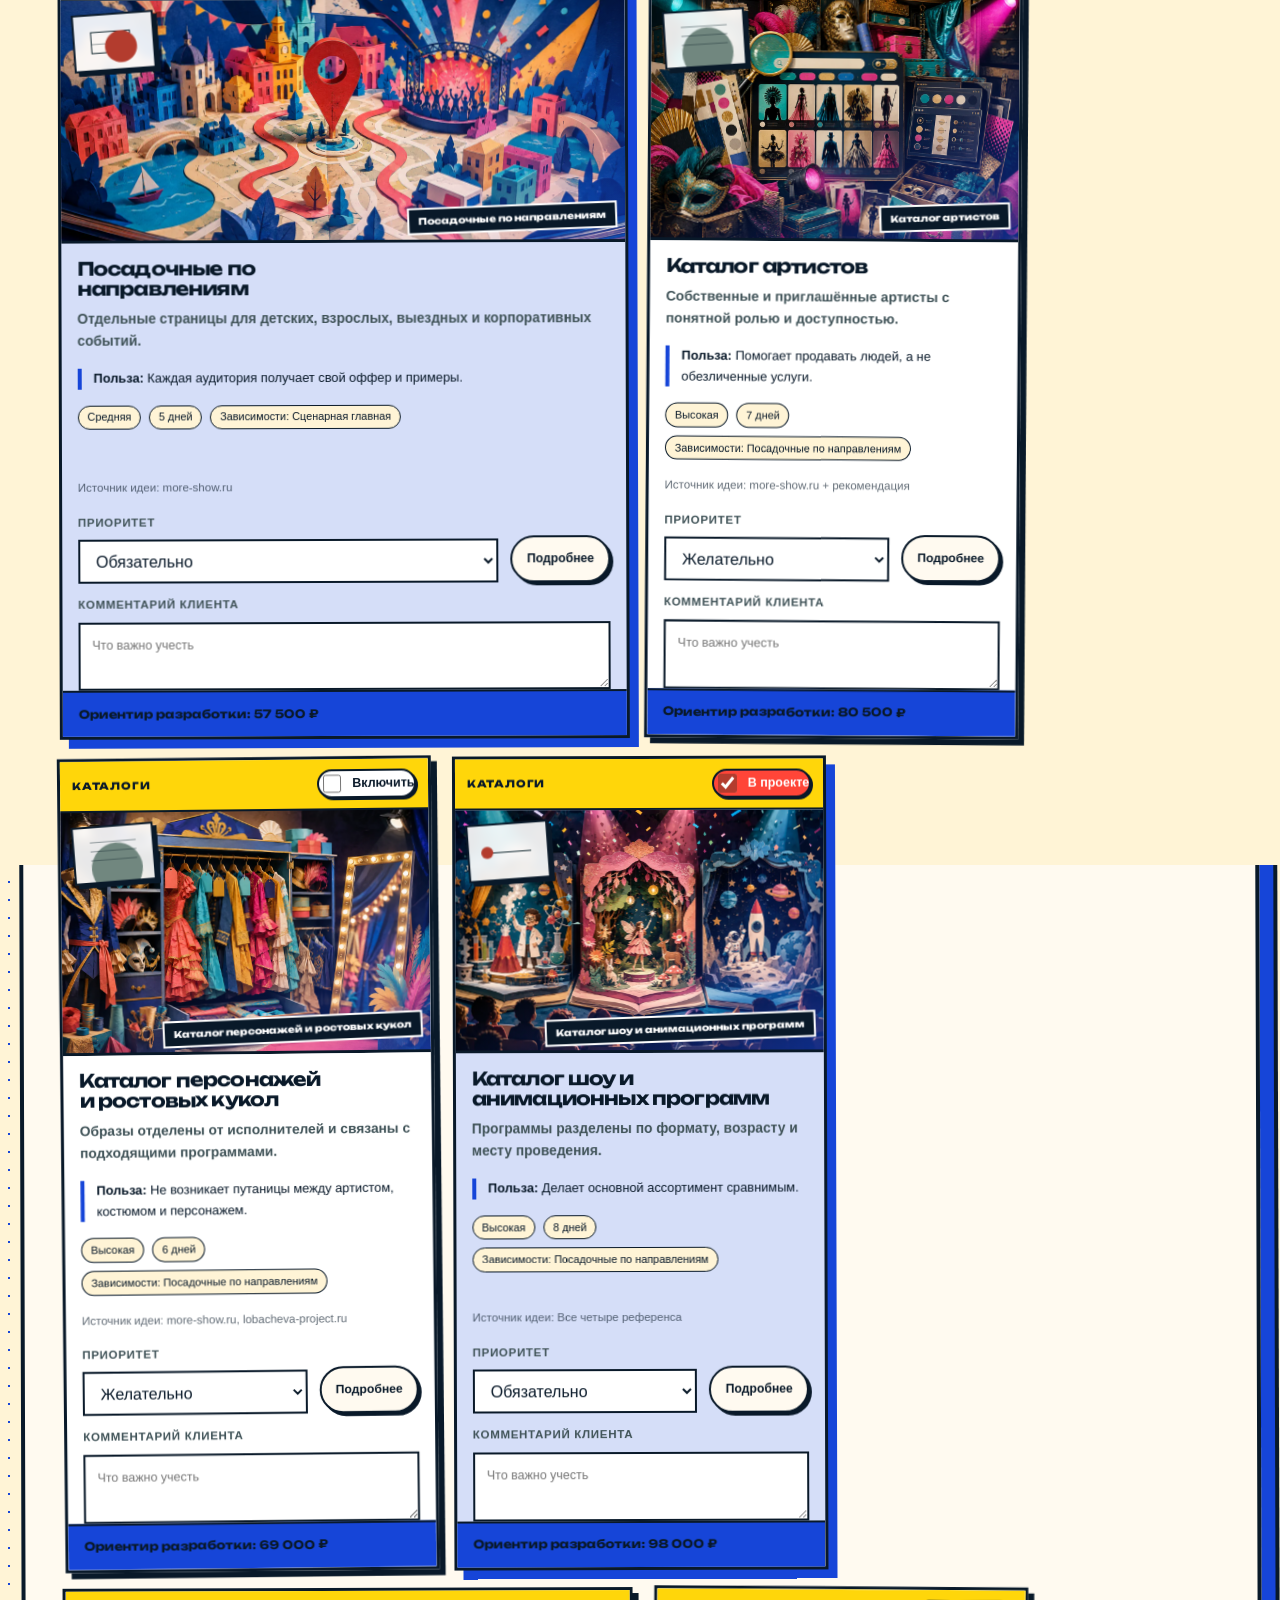
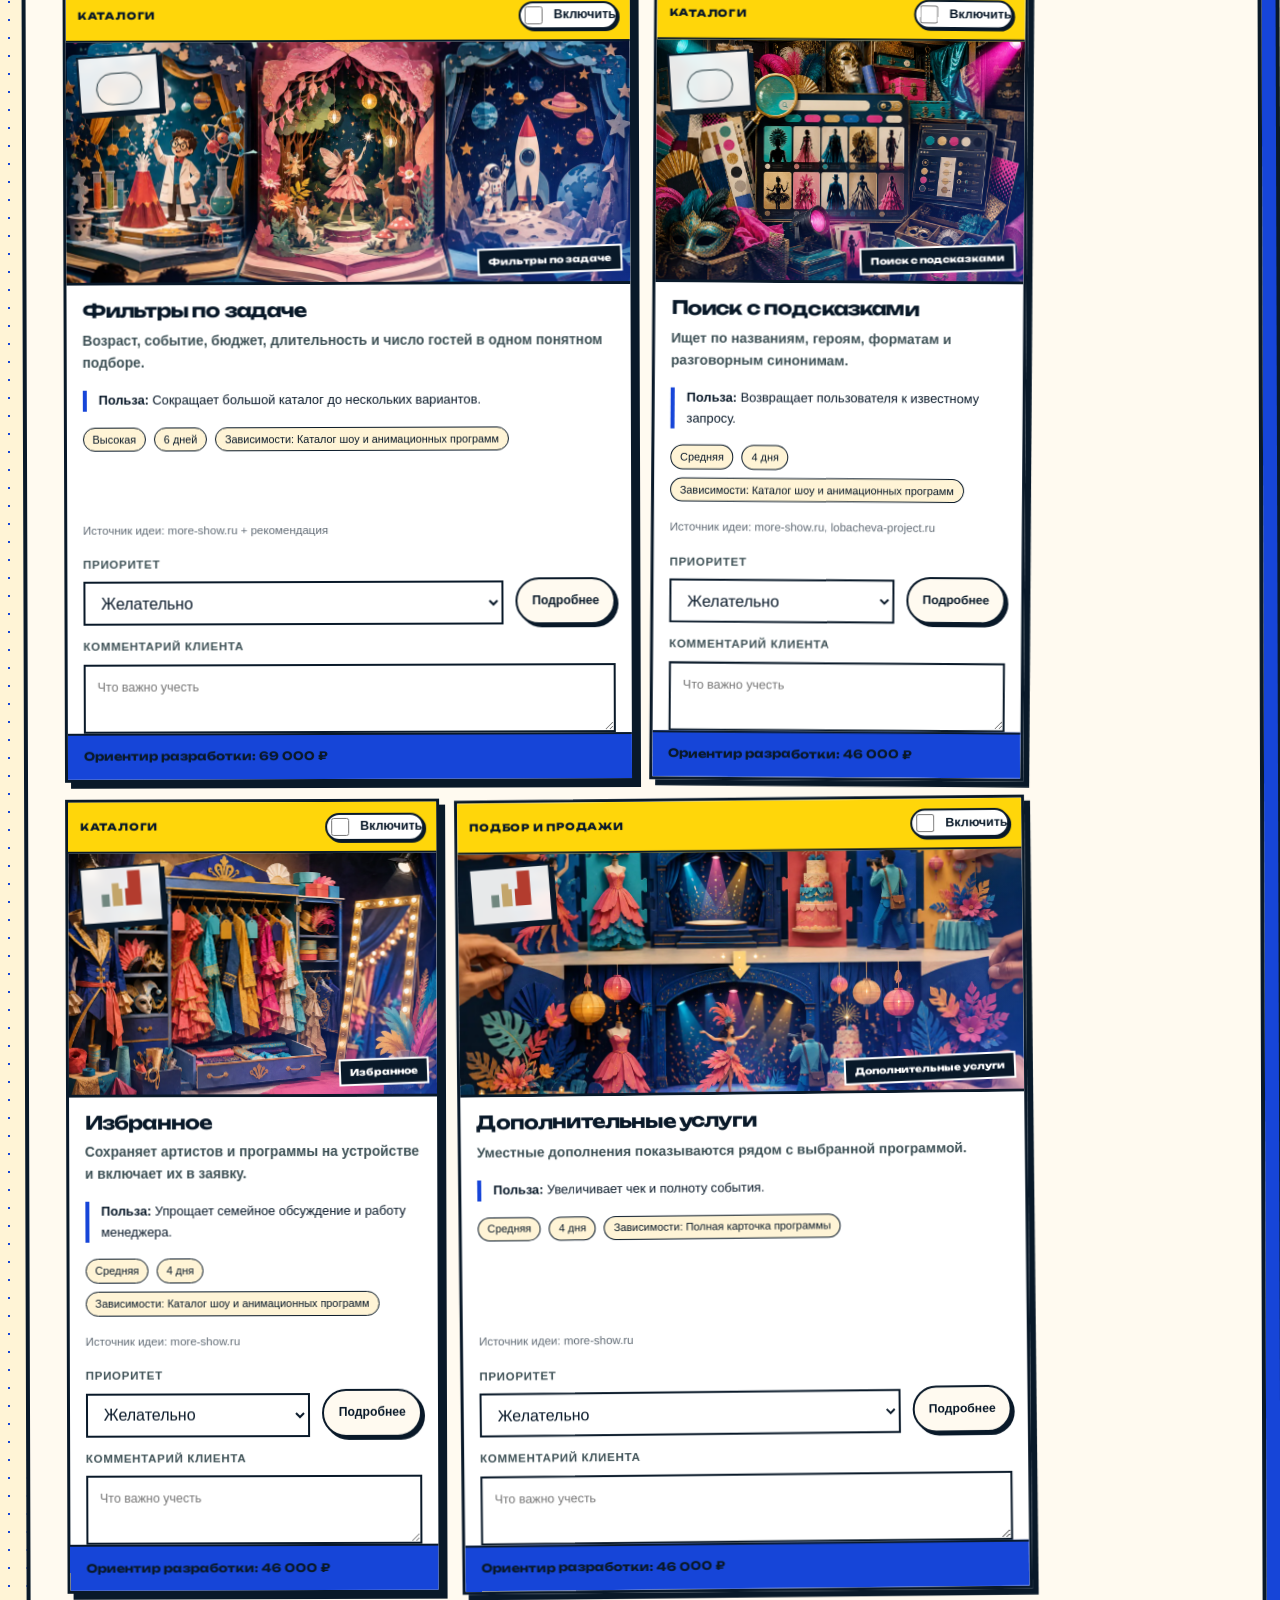
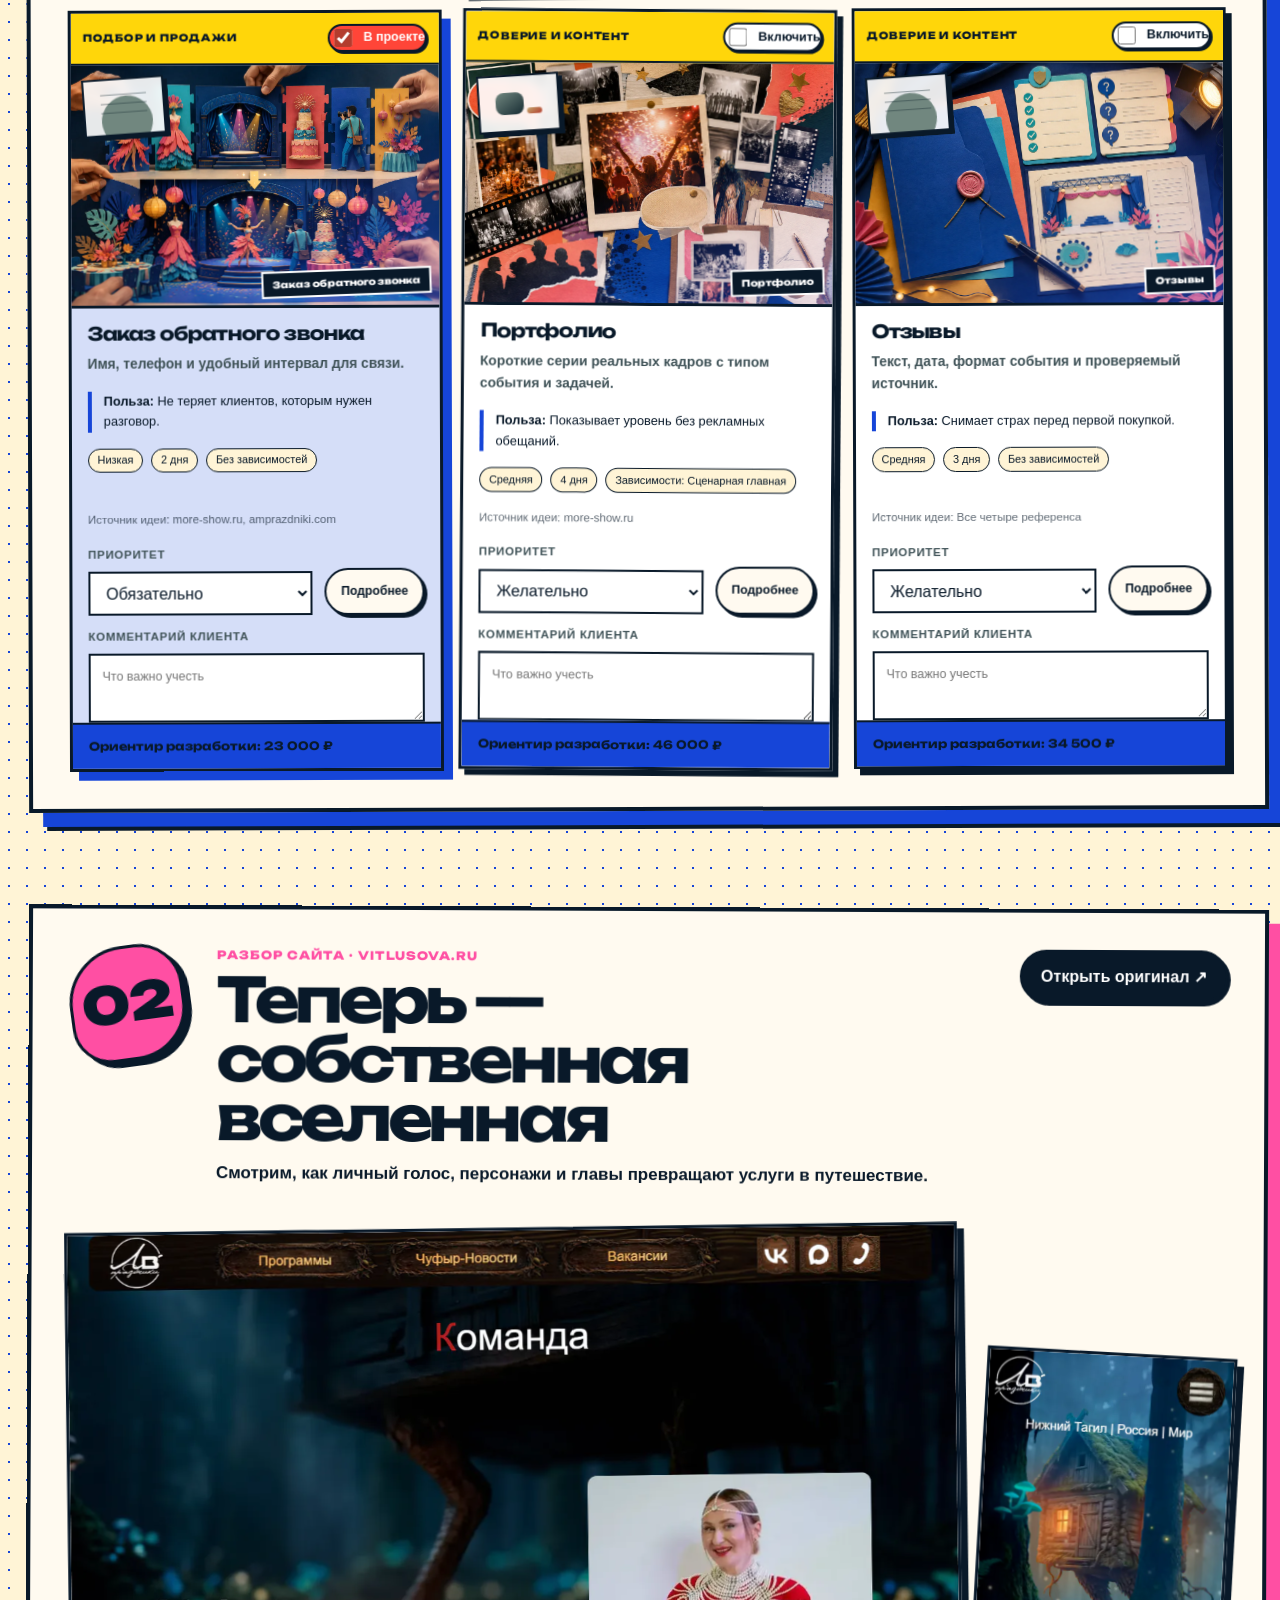
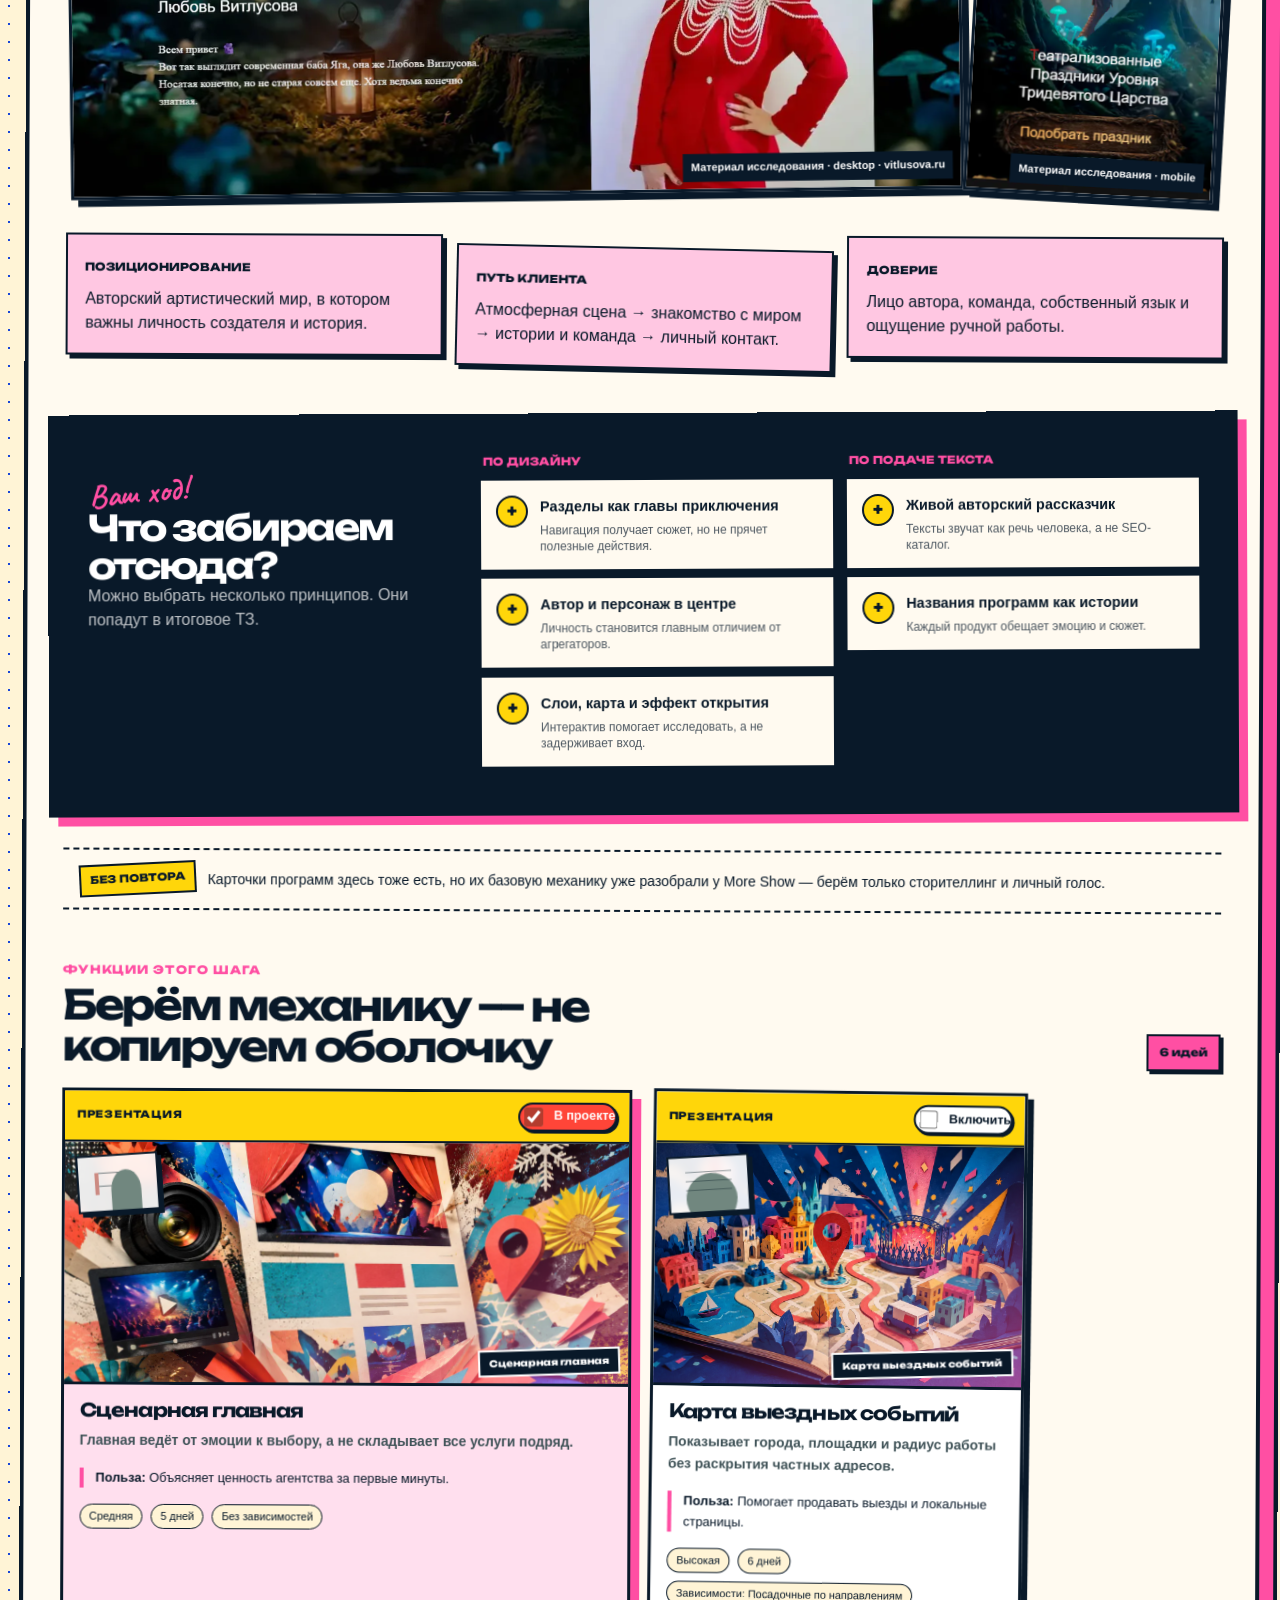
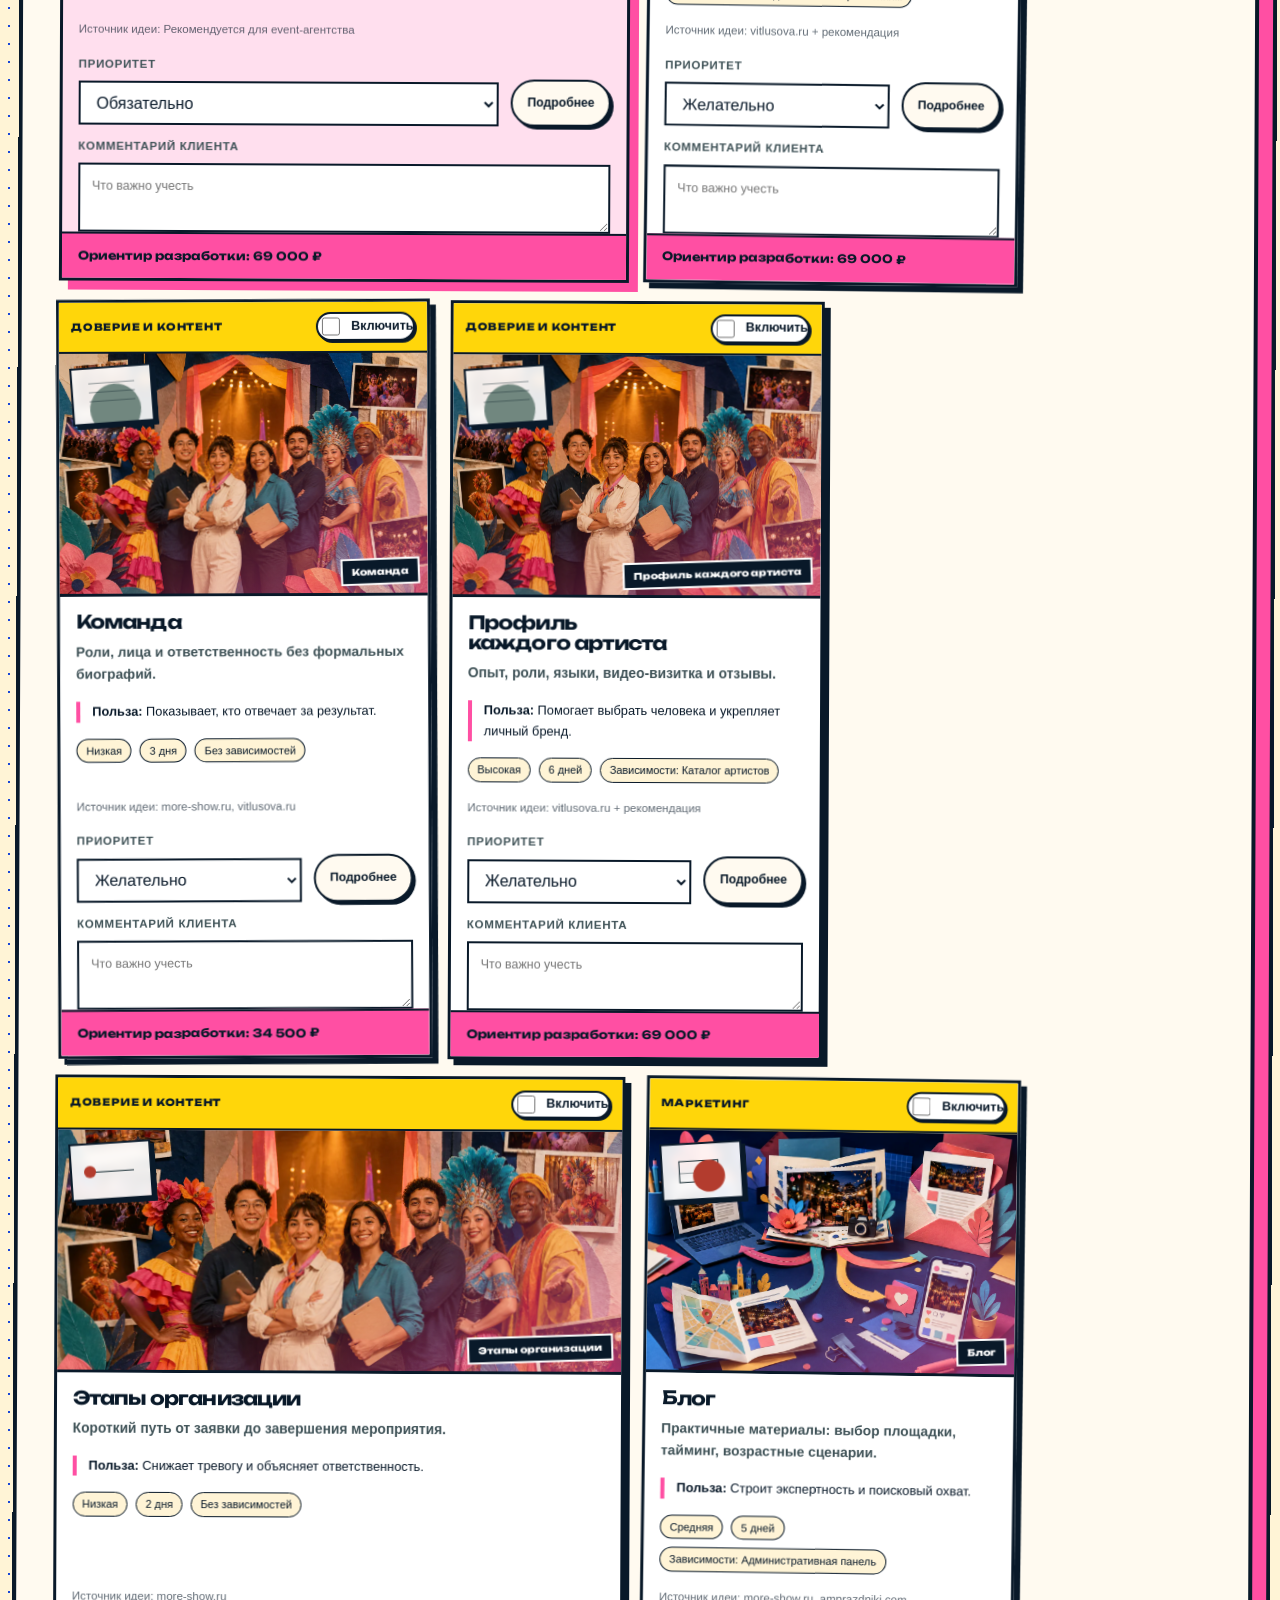
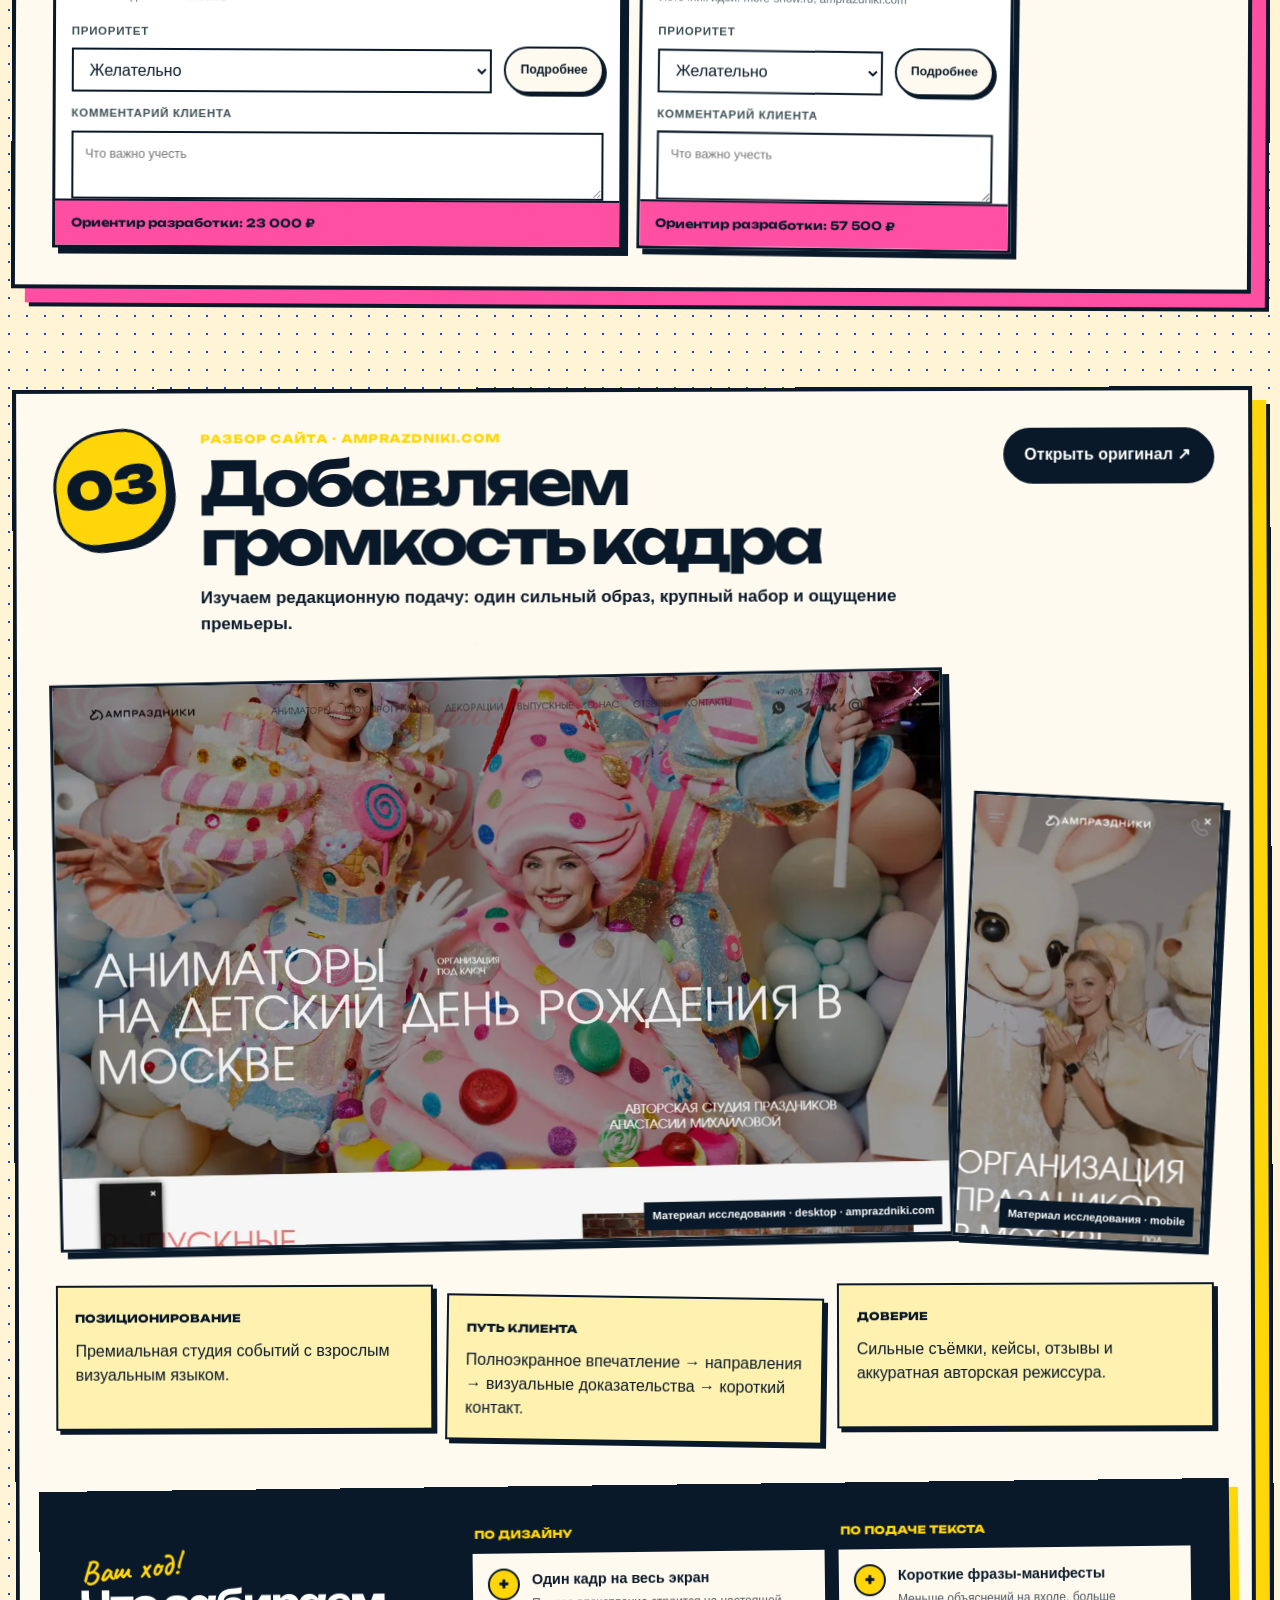
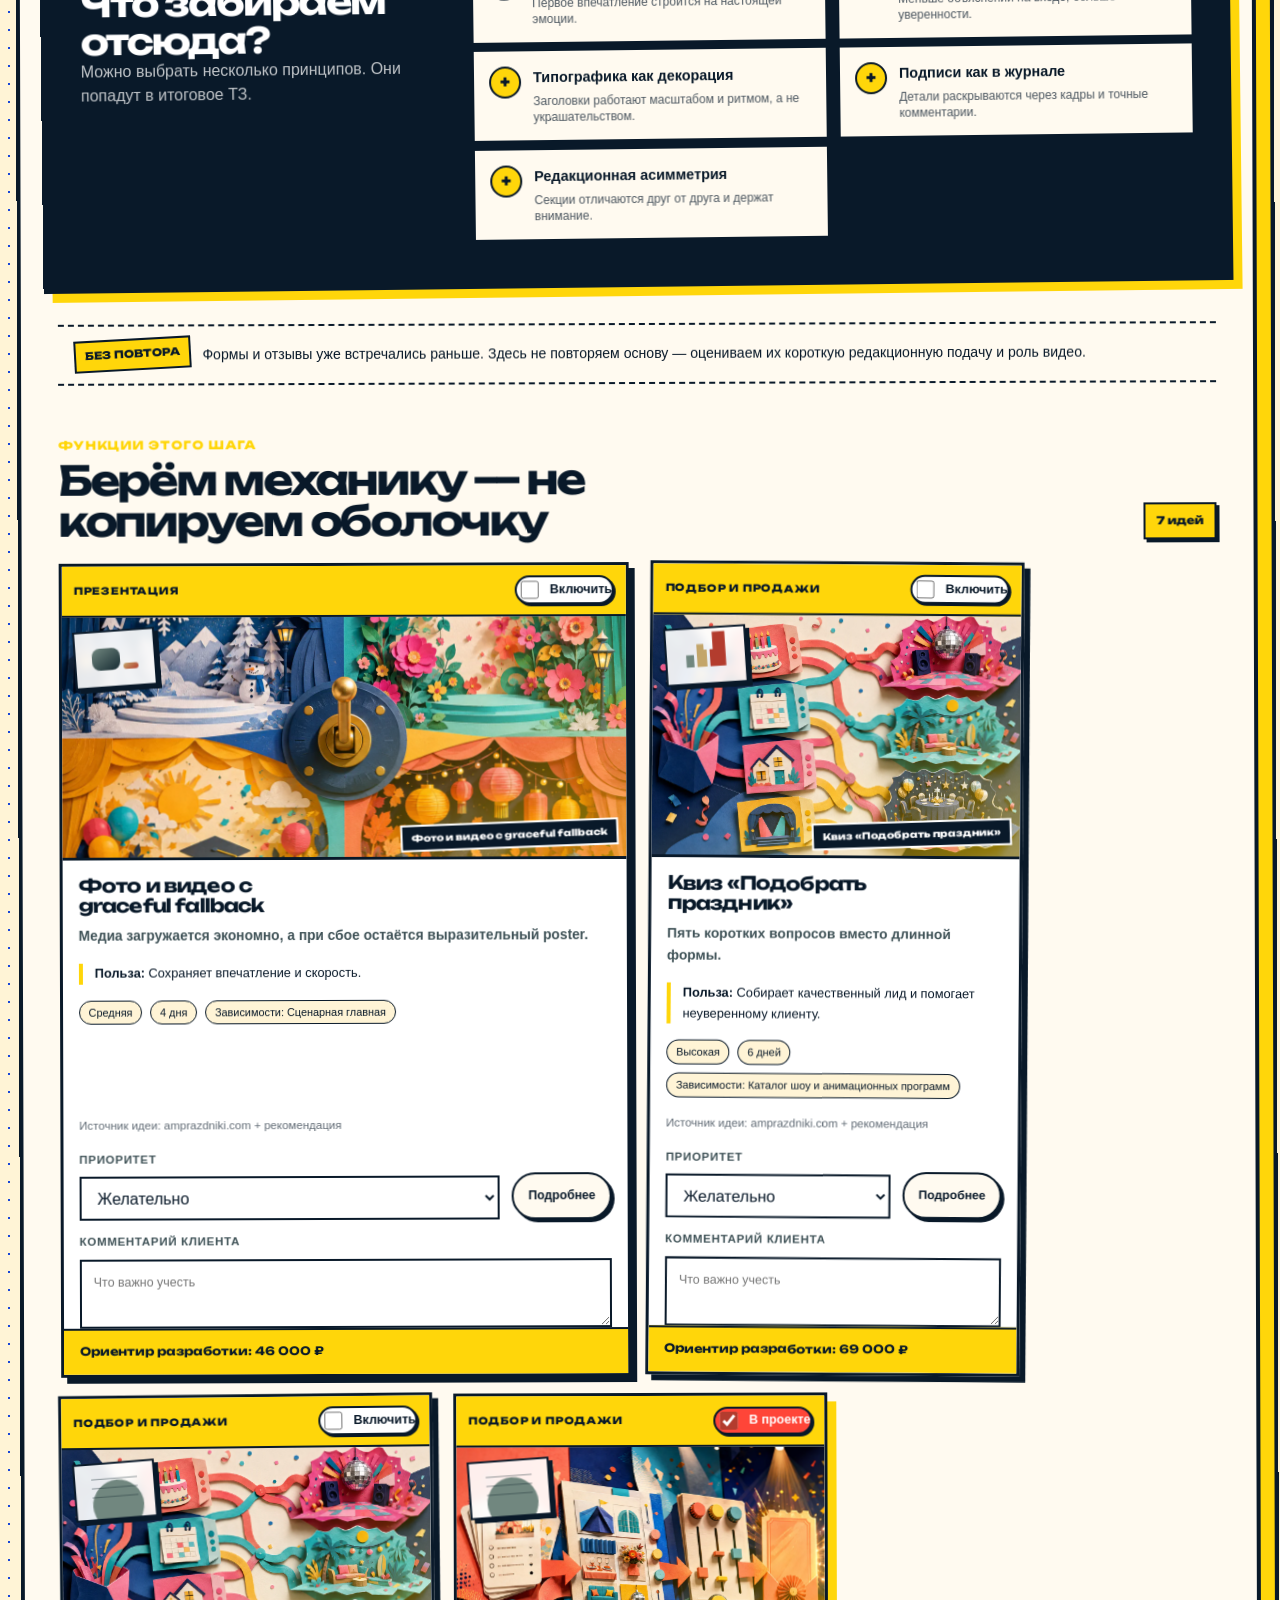
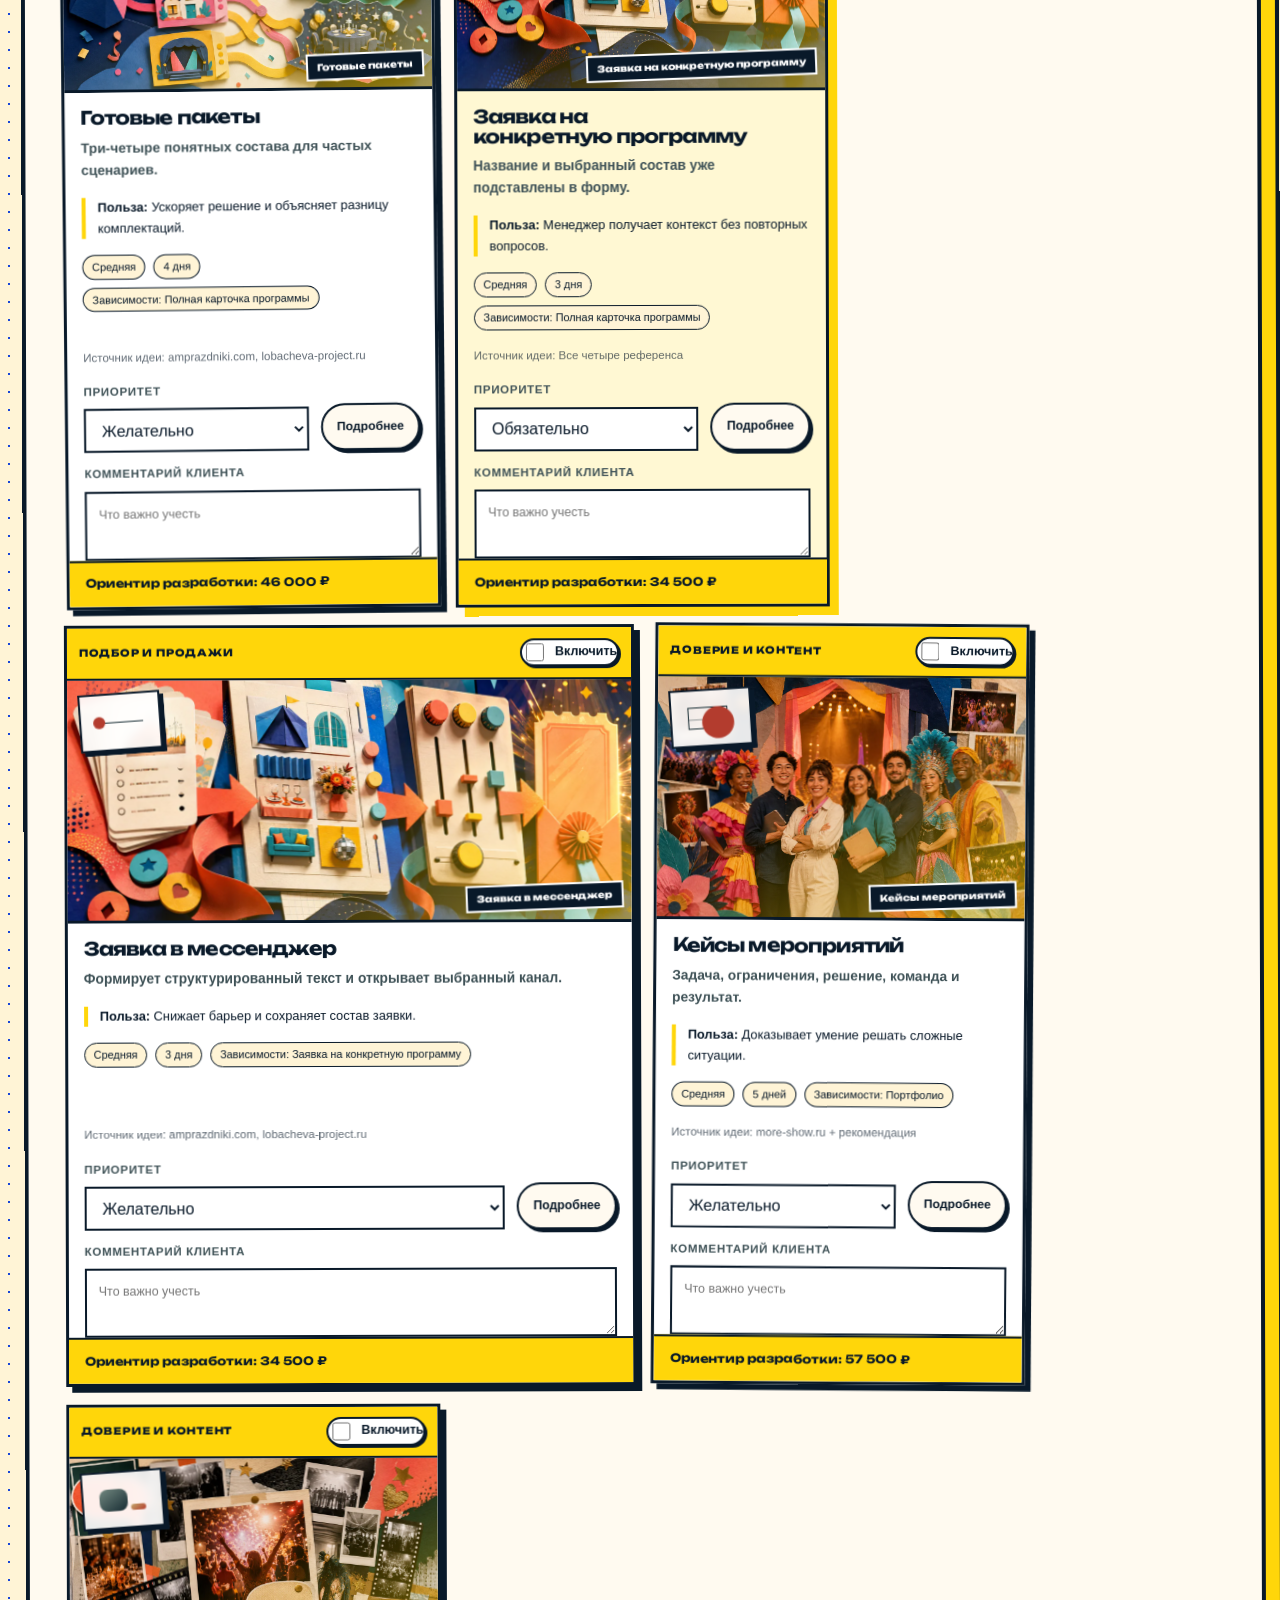
==== commit 72a80bca: "fix: apply second client review" ====
--- a/index.html
+++ b/index.html
@@ -3,7 +3,7 @@
 <head>
   <meta charset="utf-8">
   <meta name="viewport" content="width=device-width, initial-scale=1">
-  <meta http-equiv="Content-Security-Policy" content="default-src 'self'; script-src 'self'; style-src 'self' 'unsafe-inline'; font-src 'self'; img-src 'self' data:; connect-src 'none'; form-action https://formsubmit.co; object-src 'none'; base-uri 'none'">
+  <meta http-equiv="Content-Security-Policy" content="default-src 'self'; script-src 'self'; style-src 'self' 'unsafe-inline'; font-src 'self'; img-src 'self' data:; connect-src https://formsubmit.co; form-action https://formsubmit.co; object-src 'none'; base-uri 'none'">
   <meta name="description" content="Яркое интерактивное коммерческое предложение и конструктор будущего сайта event-агентства.">
   <title>Конструктор будущего сайта — коммерческое предложение</title>
   <link rel="icon" href="assets/images/favicon.svg" type="image/svg+xml">
@@ -23,25 +23,26 @@
     <section class="prologue boom-hero" id="prologue" aria-labelledby="page-title">
       <img class="boom-hero-image" src="assets/images/celebration-hero.webp" alt="Яркий праздничный мир из бумаги, лент, конфетти и цветного света" width="1800" height="1000" fetchpriority="high">
       <div class="hero-light" aria-hidden="true"></div><div class="cursor-light" aria-hidden="true"></div>
-      <div class="confetti-field" aria-hidden="true"><i style="--x:8%;--y:16%;--r:18deg;--c:#FFD60A"></i><i style="--x:20%;--y:74%;--r:-22deg;--c:#20C7C7"></i><i style="--x:37%;--y:9%;--r:44deg;--c:#FF4FA3"></i><i style="--x:57%;--y:80%;--r:15deg;--c:#1645D8"></i><i style="--x:76%;--y:12%;--r:-31deg;--c:#FF4538"></i><i style="--x:91%;--y:62%;--r:62deg;--c:#FFD60A"></i></div>
-      <div class="container hero-content"><p class="hero-kicker"><span>4 сайта</span><span>5 остановок</span><span>1 будущий проект</span></p><h1 id="page-title"><span>Сайт должен</span><strong>устроить</strong><em>БУМ!</em></h1><p class="hero-lead">Не выбираем абстрактный «стиль». Разбираем четыре реальных примера, сразу отмечаем, что берём по дизайну, функциям и тексту — а затем добавляем то, чего не хватает event-агентству.</p><div class="hero-actions"><a class="button button-primary button-xl" href="#journey">Запустить разбор</a><a class="button button-paper" href="research/reference-analysis.md">Открыть исследование</a></div><div class="hero-sticker sticker-one" aria-hidden="true">выбирайте<br>на живом<br>примере</div><div class="hero-sticker sticker-two" aria-hidden="true">никаких<br>повторов!</div></div>
+      <div class="confetti-field" aria-hidden="true"><i style="--x:3%;--y:13%;--r:18deg;--c:#FFD60A"></i><i style="--x:94%;--y:16%;--r:-22deg;--c:#20C7C7"></i><i style="--x:7%;--y:43%;--r:44deg;--c:#FF4FA3"></i><i style="--x:91%;--y:46%;--r:15deg;--c:#1645D8"></i><i style="--x:11%;--y:82%;--r:-31deg;--c:#FF4538"></i><i style="--x:88%;--y:84%;--r:62deg;--c:#FFD60A"></i><i style="--x:22%;--y:7%;--r:-8deg;--c:#20C7C7"></i><i style="--x:76%;--y:8%;--r:33deg;--c:#FF4FA3"></i><i style="--x:1%;--y:66%;--r:71deg;--c:#1645D8"></i><i style="--x:97%;--y:69%;--r:-47deg;--c:#FF4538"></i><i style="--x:28%;--y:91%;--r:28deg;--c:#FFD60A"></i><i style="--x:72%;--y:92%;--r:-17deg;--c:#20C7C7"></i><i style="--x:15%;--y:28%;--r:54deg;--c:#FF4538"></i><i style="--x:84%;--y:31%;--r:-36deg;--c:#FFD60A"></i><i style="--x:40%;--y:4%;--r:11deg;--c:#1645D8"></i><i style="--x:61%;--y:95%;--r:48deg;--c:#FF4FA3"></i><i style="--x:4%;--y:94%;--r:-64deg;--c:#20C7C7"></i><i style="--x:96%;--y:4%;--r:25deg;--c:#FF4538"></i></div>
+      <div class="container hero-content"><p class="hero-kicker"><span>4 сайта</span><span>5 остановок</span><span>1 будущий проект</span></p><h1 id="page-title"><span>Сайт должен</span><strong>устроить</strong><em>БУМ!</em></h1><p class="hero-lead">Не выбираем абстрактный «стиль». Разбираем четыре реальных примера, сразу отмечаем, что берём по дизайну, функциям и тексту — а затем добавляем то, чего не хватает event-агентству.</p><div class="hero-actions"><a class="button button-primary button-xl" href="#journey">Запустить разбор</a><a class="button button-paper" href="research.html">Открыть исследование</a></div><div class="hero-sticker sticker-one" aria-hidden="true">выбирайте<br>на живом<br>примере</div><div class="hero-sticker sticker-two" aria-hidden="true">никаких<br>повторов!</div></div>
       <div class="ticker" aria-hidden="true"><span>ЦВЕТ · СВЕТ · ДВИЖЕНИЕ · КАТАЛОГИ · ЗАЯВКИ · КАЛЕНДАРЬ · BACKSTAGE · ЦВЕТ · СВЕТ · ДВИЖЕНИЕ · </span></div>
     </section>
 
-    <section class="journey-intro" id="journey" aria-labelledby="journey-title"><div class="container journey-intro-grid"><div><p class="eyebrow">Маршрут согласования</p><h2 id="journey-title">Смотрим. Разбираем. <span>Сразу выбираем.</span></h2></div><ol class="route-list"><li><b>01</b> фиксируем сильный принцип</li><li><b>02</b> выбираем механику</li><li><b>03</b> не повторяем её дальше</li><li><b>04</b> собираем единое ТЗ</li></ol></div><div class="container"><form class="filter-panel boom-filter" role="search" onsubmit="return false"><label class="field"><span>Найти функцию во всех пяти шагах</span><input type="search" data-function-search maxlength="120" placeholder="Например: костюмы, CRM, отзывы"></label><label class="field"><span>Группа</span><select data-category-filter></select></label><label class="field"><span>Этап</span><select data-tier-filter></select></label><span class="filter-count" data-filter-count aria-live="polite"></span></form></div></section>
+    <section class="journey-intro" id="journey" aria-labelledby="journey-title"><div class="container journey-intro-grid"><div><p class="eyebrow">Маршрут согласования</p><h2 id="journey-title">Смотрим. Разбираем. <span>Сразу выбираем.</span></h2></div><ol class="route-list"><li><b>01</b> фиксируем сильный принцип</li><li><b>02</b> выбираем механику</li><li><b>03</b> не повторяем её дальше</li><li><b>04</b> собираем единое ТЗ</li></ol></div></section>
     <section class="journey-board" aria-label="Последовательный разбор референсов и функций"><div class="container tier-board" data-tier-board></div></section>
 
     <section class="chapter design-mixer" id="designs" data-progress-chapter="designs" aria-labelledby="designs-title"><div class="container"><p class="eyebrow">После четырёх разборов</p><h2 class="chapter-title" id="designs-title"><span class="chapter-number">Смешиваем лучшее</span>Какой громкости будет будущий сайт?</h2><p class="chapter-lead">Это не пять шаблонов, а пять способов собрать выбранные принципы в цельный визуальный язык. Рекомендуем «БУМ! Управляемый праздник».</p><div class="design-layout"><div class="direction-list" data-design-list></div><aside class="live-preview-panel"><div class="live-preview" data-live-preview data-theme="director" aria-label="Интерактивное превью выбранного направления"></div><p data-preview-description></p><ul data-preview-facts></ul></aside></div></div></section>
     <section class="chapter technique-party" id="techniques" data-progress-chapter="techniques" aria-labelledby="techniques-title"><div class="container"><p class="eyebrow">Добавить спецэффекты</p><h2 class="chapter-title" id="techniques-title"><span class="chapter-number">Ещё громче?</span>Выберите отдельные визуальные приёмы</h2><div class="technique-grid" data-technique-grid></div></div></section>
 
-    <section class="chapter calendar-chapter" id="calendar" data-progress-chapter="calendar" aria-labelledby="calendar-title-section"><div class="container"><p class="eyebrow">Главная собственная рекомендация</p><h2 class="chapter-title" id="calendar-title-section"><span class="chapter-number">Живой календарь</span>Праздник без накладок</h2><p class="chapter-lead">Снаружи — простая доступность. Внутри — артисты, костюмы, реквизит, дорога и подготовка. Ни один чужой сайт не показывает эту задачу настолько полно.</p><div class="calendar-hero-image"><img src="assets/images/feature-calendar.webp" alt="Красочный образ календаря ресурсов, логистики и предупреждений" loading="lazy" decoding="async" width="1200" height="800"><span>интерактивный<br>прототип ↓</span></div><div class="calendar-shell" data-calendar-root><div class="calendar-toolbar"><div><h3 class="calendar-title">Сентябрь 2026</h3><p class="calendar-note" data-calendar-mode-note></p></div><div class="segmented" aria-label="Вид календаря"><button type="button" data-calendar-view="month" aria-pressed="true">Месяц</button><button type="button" data-calendar-view="week" aria-pressed="false">Неделя</button></div><div class="segmented" aria-label="Уровень доступа"><button type="button" data-calendar-audience="public" aria-pressed="true">Для посетителя</button><button type="button" data-calendar-audience="admin" aria-pressed="false">Для команды</button></div></div><div class="calendar-filter-grid" data-calendar-filters></div><div class="calendar-body"><ul class="calendar-legend" aria-label="Легенда" data-calendar-legend></ul><div data-calendar-grid></div></div><div class="conflict-panel" data-calendar-conflicts></div></div><div class="integration-ribbon"><span>Возможные подключения</span><b>Google Calendar</b><b>Outlook</b><b>CRM</b><b>Telegram</b><small>Опции, а не уже работающие интеграции</small></div></div></section>
+    <section class="chapter calendar-chapter" id="calendar" data-progress-chapter="calendar" aria-labelledby="calendar-title-section"><div class="container"><p class="eyebrow">Главная собственная рекомендация</p><h2 class="chapter-title" id="calendar-title-section"><span class="chapter-number">Живой календарь</span>Праздник без накладок</h2><p class="chapter-lead">Снаружи — простая доступность. Внутри — артисты, костюмы, реквизит, дорога и подготовка. Ни один чужой сайт не показывает эту задачу настолько полно.</p><div class="calendar-hero-image"><img src="assets/images/feature-calendar.webp" alt="Красочный образ календаря ресурсов, логистики и предупреждений" loading="lazy" decoding="async" width="1200" height="800"><span>интерактивный<br>прототип ↓</span></div><div class="calendar-shell" data-calendar-root><div class="calendar-toolbar"><div><h3 class="calendar-title">Сентябрь 2026</h3><p class="calendar-note" data-calendar-mode-note></p></div><div class="segmented" aria-label="Вид календаря"><button type="button" data-calendar-view="month" aria-pressed="true">Месяц</button><button type="button" data-calendar-view="week" aria-pressed="false">Неделя</button></div><div class="segmented" aria-label="Уровень доступа"><button type="button" data-calendar-audience="public" aria-pressed="true">Для посетителя</button><button type="button" data-calendar-audience="admin" aria-pressed="false">Для команды</button></div></div><div class="calendar-filter-grid" data-calendar-filters></div><div class="calendar-body"><ul class="calendar-legend" aria-label="Легенда" data-calendar-legend></ul><div data-calendar-grid></div></div><div class="conflict-panel" data-calendar-conflicts></div></div><div class="integration-ribbon"><span>Возможные подключения</span><b>Google Calendar</b><b>Outlook</b><b>CRM</b><b>Telegram</b><b>VK</b><b>MAX</b><b>Кросс-постинг</b><small>Каждое подключение выбирается отдельно</small></div></div></section>
 
-    <section class="chapter summary-chapter" id="summary" data-progress-chapter="summary" aria-labelledby="summary-title"><div class="container"><p class="eyebrow">Собранный проект</p><h2 class="chapter-title" id="summary-title"><span class="chapter-number">Вот что получилось</span>Черновик технического задания уже живой</h2><div class="summary-grid"><div class="brief-panel"><span class="paper-clip" aria-hidden="true"></span><p class="brief-label">Основное направление</p><h3 data-brief-design></h3><div class="summary-metrics" data-summary-metrics></div><p class="brief-label">Что берём из разборов</p><ul class="brief-inspirations" data-brief-inspirations></ul><p class="priority-summary" data-priority-summary></p><ol class="brief-modules" data-brief-modules></ol></div><div class="cost-panel" data-cost-summary></div></div><details class="summary-tools"><summary>Сохранить копию себе</summary><div class="export-grid"><button class="button button-primary" type="button" data-copy>Скопировать ТЗ</button><button class="button button-secondary" type="button" data-download="txt">Скачать TXT</button><button class="button button-secondary" type="button" data-download="json">Скачать JSON</button><button class="button button-secondary" type="button" data-print>Печать / PDF</button><button class="button button-secondary" type="button" data-save>Сохранить выбор</button><button class="button button-danger" type="button" data-clear>Очистить выбор</button></div></details></div></section>
-    <section class="chapter finale" id="finale" data-progress-chapter="finale" aria-labelledby="finale-title"><div class="container"><form class="project-submit-form" data-project-form action="https://formsubmit.co/shineteatr@gmail.com" method="POST" target="_blank" rel="noopener"><label class="final-comment" for="project-note"><span id="finale-title">Добавь, Юль, все комментарии что хочешь сюда!!</span><textarea id="project-note" name="Комментарий_клиента" data-client-field="projectNote" maxlength="4000" placeholder="Например: что особенно понравилось, что изменить, какие функции обязательны…"></textarea></label><input type="hidden" name="Техническое_задание" data-brief-payload><input type="hidden" name="Версия_предложения" value="с предварительной сметой"><input type="hidden" name="_subject" value="Выбор будущего сайта · JuliaBoom"><input type="hidden" name="_template" value="table"><input class="form-honey" type="text" name="_honey" tabindex="-1" autocomplete="off" aria-hidden="true"><button class="button button-primary submit-project" type="submit" data-submit-project>Отправить весь выбор</button><p class="submission-note" data-submission-note>Выбранный дизайн, функции, приоритеты, смета и комментарий будут отправлены на shineteatr@gmail.com. При первой отправке сервис попросит подтвердить адрес получателя.</p></form></div></section>
+    <section class="chapter summary-chapter" id="summary" data-progress-chapter="summary" aria-labelledby="summary-title"><div class="container"><p class="eyebrow">Собранный проект</p><h2 class="chapter-title" id="summary-title"><span class="chapter-number">Вот что получилось</span>Черновик технического задания уже живой</h2><div class="summary-grid"><div class="brief-panel"><span class="paper-clip" aria-hidden="true"></span><p class="brief-label">Основное направление</p><h3 data-brief-design></h3><div class="summary-metrics" data-summary-metrics></div><p class="brief-label">Что берём из разборов</p><ul class="brief-inspirations" data-brief-inspirations></ul><p class="priority-summary" data-priority-summary></p><ol class="brief-modules" data-brief-modules></ol></div><div class="cost-panel" data-cost-summary></div></div></div></section>
+    <section class="chapter finale" id="finale" data-progress-chapter="finale" aria-labelledby="finale-title"><div class="container"><form class="project-submit-form" data-project-form data-endpoint="https://formsubmit.co/ajax/shineteatr@gmail.com" action="https://formsubmit.co/shineteatr@gmail.com" method="POST"><label class="final-comment" for="project-note"><span id="finale-title">Добавь, Юль, все комментарии что хочешь сюда!!</span><textarea id="project-note" name="Комментарий_клиента" data-client-field="projectNote" maxlength="4000" placeholder="Например: что особенно понравилось, что изменить, какие функции обязательны…"></textarea></label><input type="hidden" name="Техническое_задание" data-brief-payload><input type="hidden" name="Версия_предложения" value="с предварительной сметой"><input type="hidden" name="_subject" value="Выбор будущего сайта · JuliaBoom"><input type="hidden" name="_template" value="table"><input class="form-honey" type="text" name="_honey" tabindex="-1" autocomplete="off" aria-hidden="true"><button class="button button-primary submit-project" type="submit" data-submit-project>Отправить весь выбор</button><p class="submission-status" data-submission-status role="status" aria-live="polite"></p></form></div></section>
+    <section class="function-finder" aria-labelledby="function-finder-title"><div class="container"><details class="finder-details"><summary id="function-finder-title">Нужно найти конкретную функцию?</summary><form class="filter-panel boom-filter" role="search" data-function-finder-form><label class="field"><span>Что ищем</span><input type="search" data-function-search maxlength="120" placeholder="Например: костюмы, CRM, отзывы"></label><label class="field"><span>Группа</span><select data-category-filter></select></label><label class="field"><span>Этап</span><select data-tier-filter></select></label><span class="filter-count" data-filter-count aria-live="polite"></span><button class="button button-primary finder-submit" type="submit">Показать найденные функции</button><button class="button button-paper" type="button" data-reset-filters>Сбросить поиск</button><button class="button button-danger" type="button" data-clear>Начать выбор заново</button></form></details></div></section>
   </main>
 
   <footer class="footer"><div class="container footer-inner"><span>Конструктор будущего сайта · версия с предварительной сметой</span><span>Исследовательские скриншоты подписаны; все остальные иллюстрации оригинальны.</span></div></footer>
-  <aside class="summary-drawer" data-summary-drawer aria-hidden="true" inert aria-labelledby="drawer-title"><div class="drawer-head"><h2 id="drawer-title">Мой проект</h2><button class="icon-button" type="button" data-drawer-close aria-label="Закрыть итог">×</button></div><div class="drawer-content" data-drawer-content></div><div class="drawer-actions"><button class="button button-primary" type="button" data-copy>Скопировать ТЗ</button><button class="button button-secondary" type="button" data-save>Сохранить</button></div></aside>
+  <aside class="summary-drawer" data-summary-drawer aria-hidden="true" inert aria-labelledby="drawer-title"><div class="drawer-head"><h2 id="drawer-title">Мой проект</h2><button class="icon-button" type="button" data-drawer-close aria-label="Закрыть итог">×</button></div><div class="drawer-content" data-drawer-content></div><div class="drawer-actions"><a class="button button-primary" href="#finale" data-drawer-close>Перейти к отправке</a></div></aside>
   <button class="mobile-summary-button" type="button" data-open-summary>Проект <span class="mobile-summary-count" data-mobile-summary-count>0</span></button>
   <dialog class="dialog" data-feature-dialog aria-labelledby="feature-dialog-title"><div class="dialog-head"><h2 id="feature-dialog-title" data-feature-title>Функция</h2><button class="icon-button" type="button" data-dialog-close aria-label="Закрыть окно">×</button></div><div class="dialog-body" data-feature-body></div><div class="dialog-actions"><button class="button button-secondary" type="button" data-dialog-close>Закрыть</button><button class="button button-primary" type="button" data-dialog-module-action>Включить в проект</button></div></dialog>
   <dialog class="dialog event-dialog" data-event-dialog aria-labelledby="event-dialog-title"><div class="dialog-head"><h2 id="event-dialog-title" data-event-title>Событие</h2><button class="icon-button" type="button" data-dialog-close aria-label="Закрыть окно">×</button></div><div class="dialog-body" data-event-body></div><div class="dialog-actions"><button class="button button-primary" type="button" data-dialog-close>Понятно</button></div></dialog>
--- a/assets/styles.css
+++ b/assets/styles.css
@@ -2948,6 +2948,7 @@
 
 .hero-content {
   position: relative;
+  z-index: 3;
   display: grid;
   justify-items: center;
   text-align: center;
@@ -3068,6 +3069,14 @@
   border: 2px solid var(--boom-ink);
   transform: rotate(var(--r));
   animation: confetti-dance 4s ease-in-out infinite alternate;
+  pointer-events: none;
+}
+
+.confetti-field {
+  position: absolute;
+  z-index: 1;
+  inset: 0;
+  overflow: hidden;
   pointer-events: none;
 }
 
@@ -3480,6 +3489,21 @@
 body[data-art-direction="boom"] .direction-mini > img { position: absolute; inset: 0; width: 100%; height: 100%; object-fit: cover; filter: saturate(1.1); }
 body[data-art-direction="boom"] .direction-mini::after { content: ""; position: absolute; inset: 0; background: linear-gradient(90deg, rgb(255 244 214 / 0.82), transparent); }
 body[data-art-direction="boom"] .direction-mini > span { z-index: 2; }
+body[data-art-direction="boom"] .direction-mini .mini-title {
+  top: 1.65rem;
+  width: auto;
+  max-width: calc(100% - 1.7rem);
+  padding: 0.38rem 0.5rem;
+  color: #fff;
+  background: rgb(9 25 43 / 0.94);
+  border: 2px solid #fff;
+  font-family: "Unbounded", sans-serif;
+  font-size: clamp(0.68rem, 1.2vw, 0.84rem);
+  line-height: 1.08;
+  overflow-wrap: anywhere;
+  text-shadow: 1px 1px 0 var(--boom-ink);
+  box-shadow: 3px 3px 0 var(--boom-coral);
+}
 .design-layout { display: grid; grid-template-columns: minmax(0, 1fr) minmax(390px, 0.72fr); gap: 2rem; align-items: start; margin-top: 3rem; }
 body[data-art-direction="boom"] .live-preview-panel { position: sticky; top: 90px; padding: 0.8rem; color: #fff; background: var(--boom-ink); border: 3px solid var(--boom-ink); border-radius: 0; box-shadow: 10px 10px 0 var(--boom-coral); }
 body[data-art-direction="boom"] .live-preview { position: relative; border: 3px solid #fff; border-radius: 0; isolation: isolate; }
@@ -3514,6 +3538,16 @@
 body[data-art-direction="boom"] .brief-panel,
 body[data-art-direction="boom"] .cost-panel { color: var(--boom-ink); background: var(--boom-paper); border: 4px solid var(--boom-ink); border-radius: 0; box-shadow: 10px 10px 0 var(--boom-yellow); }
 body[data-art-direction="boom"] .cost-panel { box-shadow: 10px 10px 0 var(--boom-pink); }
+body[data-art-direction="boom"] .cost-panel .cost-line,
+body[data-art-direction="boom"] .cost-panel .cost-line span,
+body[data-art-direction="boom"] .cost-panel .cost-line strong { color: var(--boom-ink); }
+body[data-art-direction="boom"] .cost-panel .estimate-note { color: var(--boom-ink); }
+body[data-art-direction="boom"] .cost-panel .cost-line { border-color: rgb(9 25 43 / 0.24); }
+body[data-art-direction="boom"] .cost-panel .cost-total {
+  padding: 0.9rem;
+  background: var(--boom-yellow);
+  border: 2px solid var(--boom-ink);
+}
 body[data-art-direction="boom"] .metric { color: var(--boom-ink); background: var(--boom-yellow); border: 2px solid var(--boom-ink); }
 body[data-art-direction="boom"] .metric strong,
 body[data-art-direction="boom"] .metric span { color: var(--boom-ink); }
@@ -3529,10 +3563,12 @@
 body[data-art-direction="boom"] .project-submit-form { position: relative; display: grid; gap: 1.25rem; padding: clamp(1.25rem, 4vw, 3.5rem); background: var(--boom-yellow); border: 4px solid var(--boom-ink); box-shadow: 14px 14px 0 var(--boom-blue); overflow: hidden; }
 body[data-art-direction="boom"] .project-submit-form::before { position: absolute; top: -5rem; right: -4rem; width: 14rem; height: 14rem; background: var(--boom-turquoise); border: 4px solid var(--boom-ink); border-radius: 50%; content: ""; }
 body[data-art-direction="boom"] .final-comment { position: relative; z-index: 1; display: grid; gap: 1.25rem; }
-body[data-art-direction="boom"] .final-comment > span { max-width: 13ch; font-family: "Unbounded", sans-serif; font-size: clamp(2.25rem, 6vw, 6.5rem); font-weight: 900; letter-spacing: -0.075em; line-height: 0.9; text-transform: uppercase; }
+body[data-art-direction="boom"] .final-comment > span { max-width: 13ch; padding-block: 0.08em 0.14em; font-family: "Unbounded", sans-serif; font-size: clamp(2.25rem, 6vw, 6.5rem); font-weight: 900; letter-spacing: -0.075em; line-height: 0.94; text-transform: uppercase; }
 body[data-art-direction="boom"] .final-comment textarea { width: 100%; min-height: 15rem; resize: vertical; padding: 1.25rem; color: var(--boom-ink); background: #fff; border: 3px solid var(--boom-ink); border-radius: 0; box-shadow: 7px 7px 0 var(--boom-coral); font: 650 1rem/1.55 "Manrope", sans-serif; }
-body[data-art-direction="boom"] .submit-project { position: relative; z-index: 1; width: fit-content; min-width: min(100%, 22rem); min-height: 4.5rem; padding-inline: 1.5rem; color: #fff; background: var(--boom-coral); border: 3px solid var(--boom-ink); box-shadow: 6px 6px 0 var(--boom-ink); font-family: "Unbounded", sans-serif; font-size: 0.9rem; }
-body[data-art-direction="boom"] .submission-note { position: relative; z-index: 1; max-width: 70ch; margin: 0; font-size: 0.78rem; font-weight: 650; }
+body[data-art-direction="boom"] .submit-project { position: relative; z-index: 1; width: 100%; min-height: 6.5rem; padding-inline: 2rem; color: #fff; background: var(--boom-coral); border: 3px solid var(--boom-ink); box-shadow: 8px 8px 0 var(--boom-ink); font-family: "Unbounded", sans-serif; font-size: clamp(1rem, 2vw, 1.55rem); }
+body[data-art-direction="boom"] .submit-project:disabled { cursor: wait; filter: saturate(0.65); opacity: 0.86; }
+body[data-art-direction="boom"] .submission-status { position: relative; z-index: 1; margin: 0; padding: 0.7rem 0.85rem; color: #fff; background: var(--boom-ink); border: 2px solid var(--boom-ink); font-weight: 800; }
+body[data-art-direction="boom"] .submission-status:empty { display: none; }
 .form-honey { position: absolute !important; left: -10000px !important; width: 1px !important; height: 1px !important; overflow: hidden !important; }
 body[data-art-direction="boom"] .field input,
 body[data-art-direction="boom"] .field select,
@@ -3542,6 +3578,32 @@
 body[data-art-direction="boom"] .mobile-summary-button { color: #fff; background: var(--boom-coral); border: 3px solid var(--boom-ink); box-shadow: 5px 5px 0 var(--boom-ink); }
 body[data-art-direction="boom"] .dialog { border: 4px solid var(--boom-ink); border-radius: 0; box-shadow: 12px 12px 0 var(--boom-yellow); }
 body[data-art-direction="boom"] .dialog-head { color: #fff; background: var(--boom-blue); }
+
+.function-finder {
+  padding-block: clamp(3rem, 7vw, 6rem);
+  color: #fff;
+  background: var(--boom-ink);
+  border-top: 4px solid var(--boom-yellow);
+}
+
+.finder-details {
+  border: 3px solid #fff;
+  box-shadow: 10px 10px 0 var(--boom-pink);
+}
+
+.finder-details > summary {
+  padding: clamp(1rem, 3vw, 1.6rem);
+  color: var(--boom-ink);
+  background: var(--boom-yellow);
+  cursor: pointer;
+  font-family: "Unbounded", sans-serif;
+  font-size: clamp(1rem, 2.2vw, 1.45rem);
+  font-weight: 900;
+}
+
+.finder-details[open] > summary { border-bottom: 3px solid var(--boom-ink); }
+.finder-details .boom-filter { margin: 0; box-shadow: none; transform: none; }
+.finder-submit { grid-column: 1 / -1; min-height: 4.5rem; }
 
 @keyframes boom-breathe { from { transform: scale(1); } to { transform: scale(1.035); } }
 @keyframes boom-drop { from { opacity: 0; transform: translateY(-35px) rotate(-4deg); } to { opacity: 1; transform: translateY(0); } }
@@ -3580,7 +3642,9 @@
   body[data-art-direction="boom"] .hero-lead { font-size: 0.92rem; transform: none; }
   body[data-art-direction="boom"] .hero-actions { display: grid; width: 100%; }
   .hero-sticker { display: none; }
-  .confetti-field i:nth-child(n+4) { display: none; }
+  .confetti-field i { width: 12px; height: 34px; opacity: 0.9; }
+  .confetti-field i:nth-child(even) { width: 22px; height: 12px; }
+  .confetti-field i:nth-child(n+13) { display: none; }
   .journey-intro-grid { grid-template-columns: 1fr; }
   .journey-intro h2 { font-size: clamp(2.6rem, 13vw, 4.2rem); }
   body[data-art-direction="boom"] .boom-filter { grid-template-columns: 1fr; box-shadow: 6px 6px 0 var(--boom-ink); }
@@ -3619,8 +3683,15 @@
   .integration-ribbon small { width: 100%; margin-left: 0; }
   body[data-art-direction="boom"] .summary-tools .export-grid { grid-template-columns: 1fr; }
   body[data-art-direction="boom"] .project-submit-form { box-shadow: 8px 8px 0 var(--boom-blue); }
-  body[data-art-direction="boom"] .final-comment > span { font-size: clamp(2rem, 11vw, 3.25rem); }
-  body[data-art-direction="boom"] .submit-project { width: 100%; min-width: 0; }
+  body[data-art-direction="boom"] .final-comment > span {
+    max-width: none;
+    font-size: clamp(1.65rem, 7.8vw, 3rem);
+    letter-spacing: -0.055em;
+    line-height: 1;
+    overflow-wrap: anywhere;
+  }
+  body[data-art-direction="boom"] .submit-project { width: 100%; min-width: 0; min-height: 5rem; padding-inline: 0.8rem; font-size: 0.92rem; }
+  .finder-details .filter-panel { padding: 1rem; }
 }
 
 @media (prefers-reduced-motion: reduce) {
@@ -3656,6 +3727,8 @@
     display: none !important;
   }
 
+  body[data-art-direction="boom"] .function-finder { display: none !important; }
+
   body[data-art-direction="boom"] .summary-chapter { display: block !important; padding: 0; color: #111; background: #fff; }
   body[data-art-direction="boom"] .brief-panel,
   body[data-art-direction="boom"] .cost-panel { color: #111; background: #fff; border: 1px solid #777; box-shadow: none; }
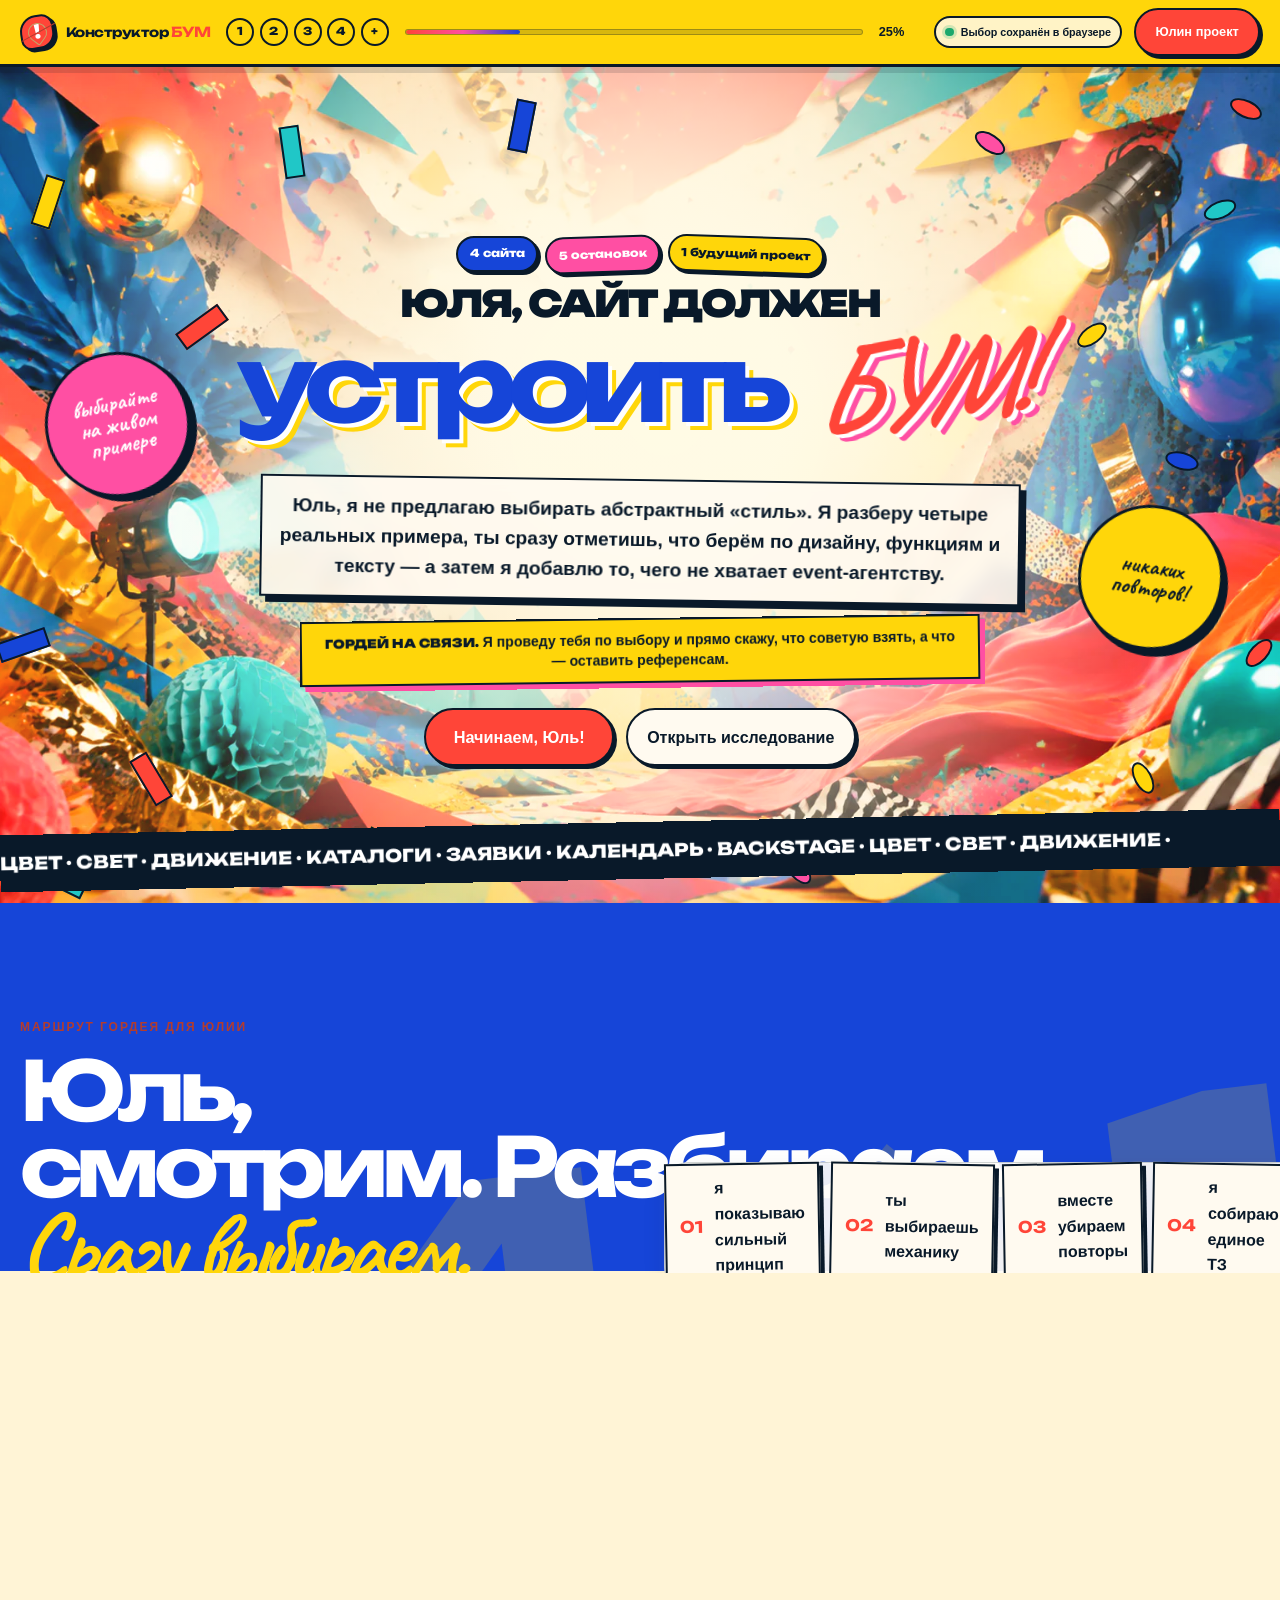
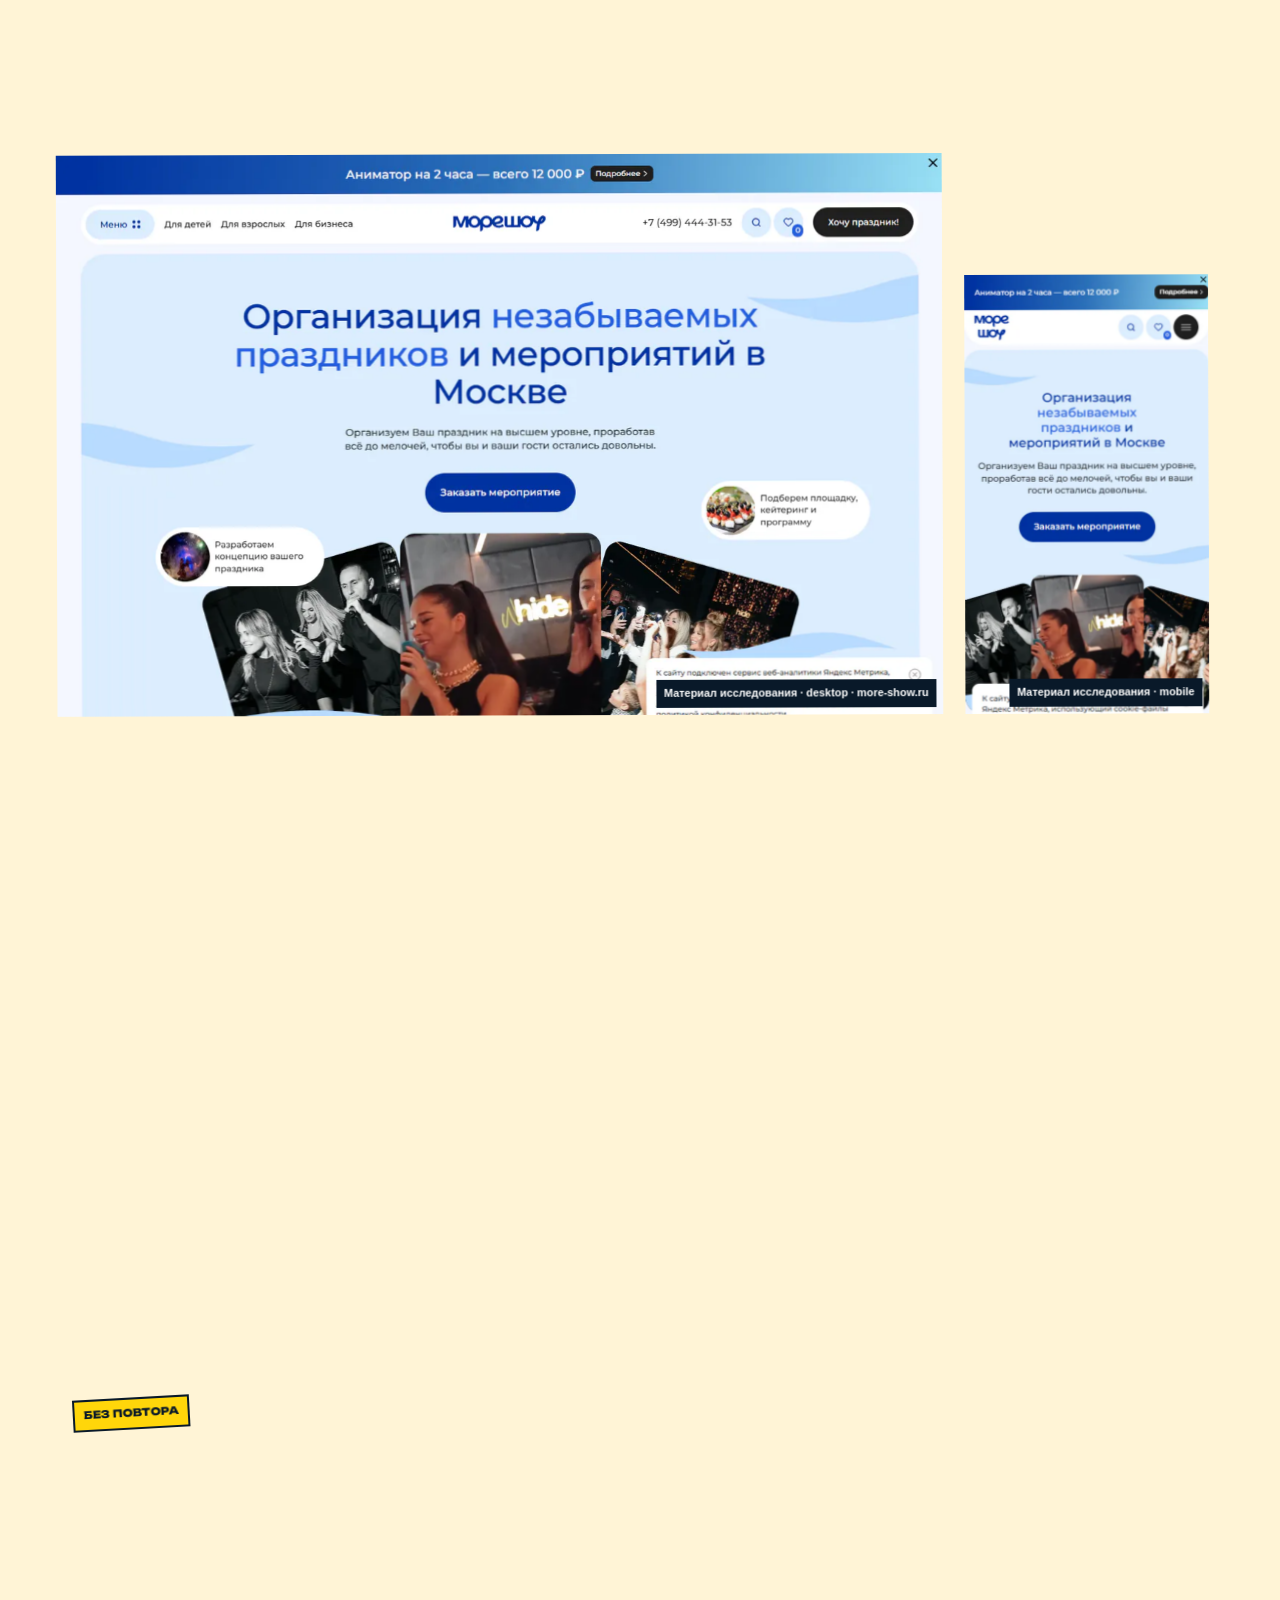
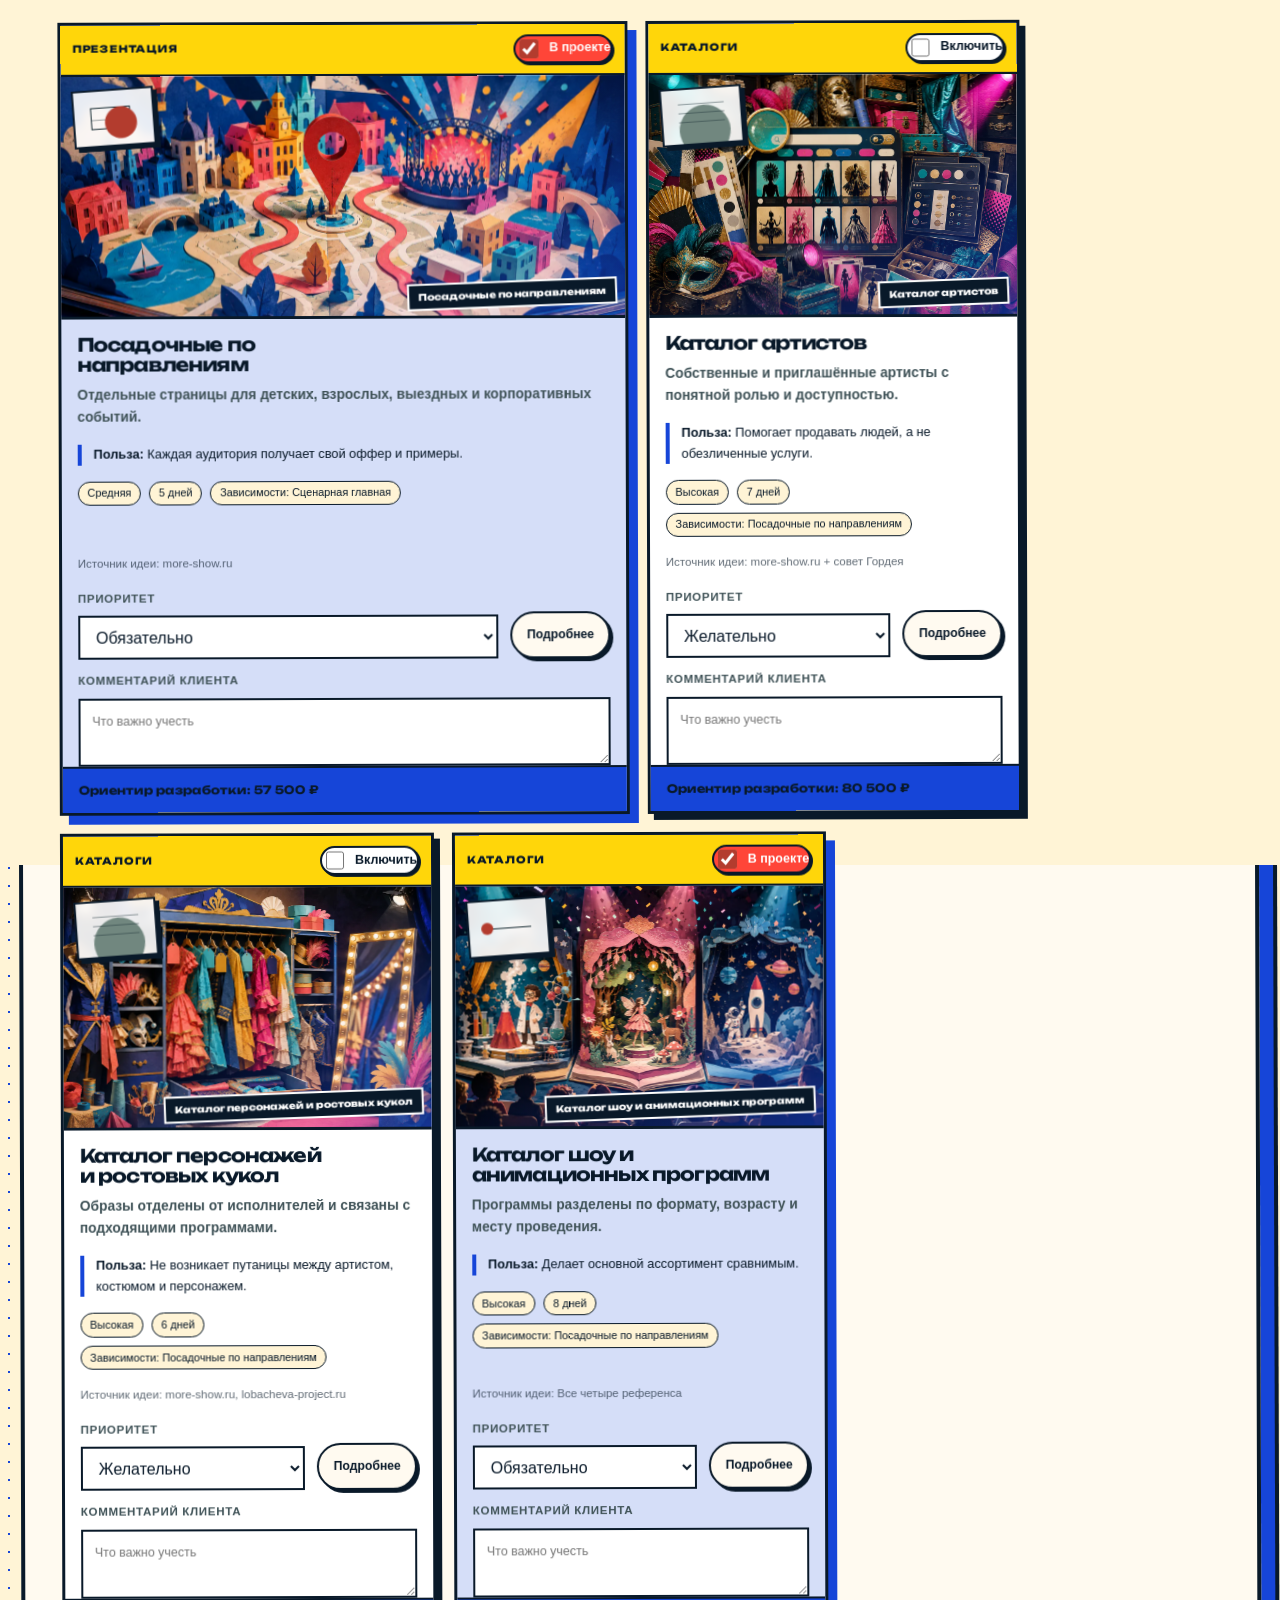
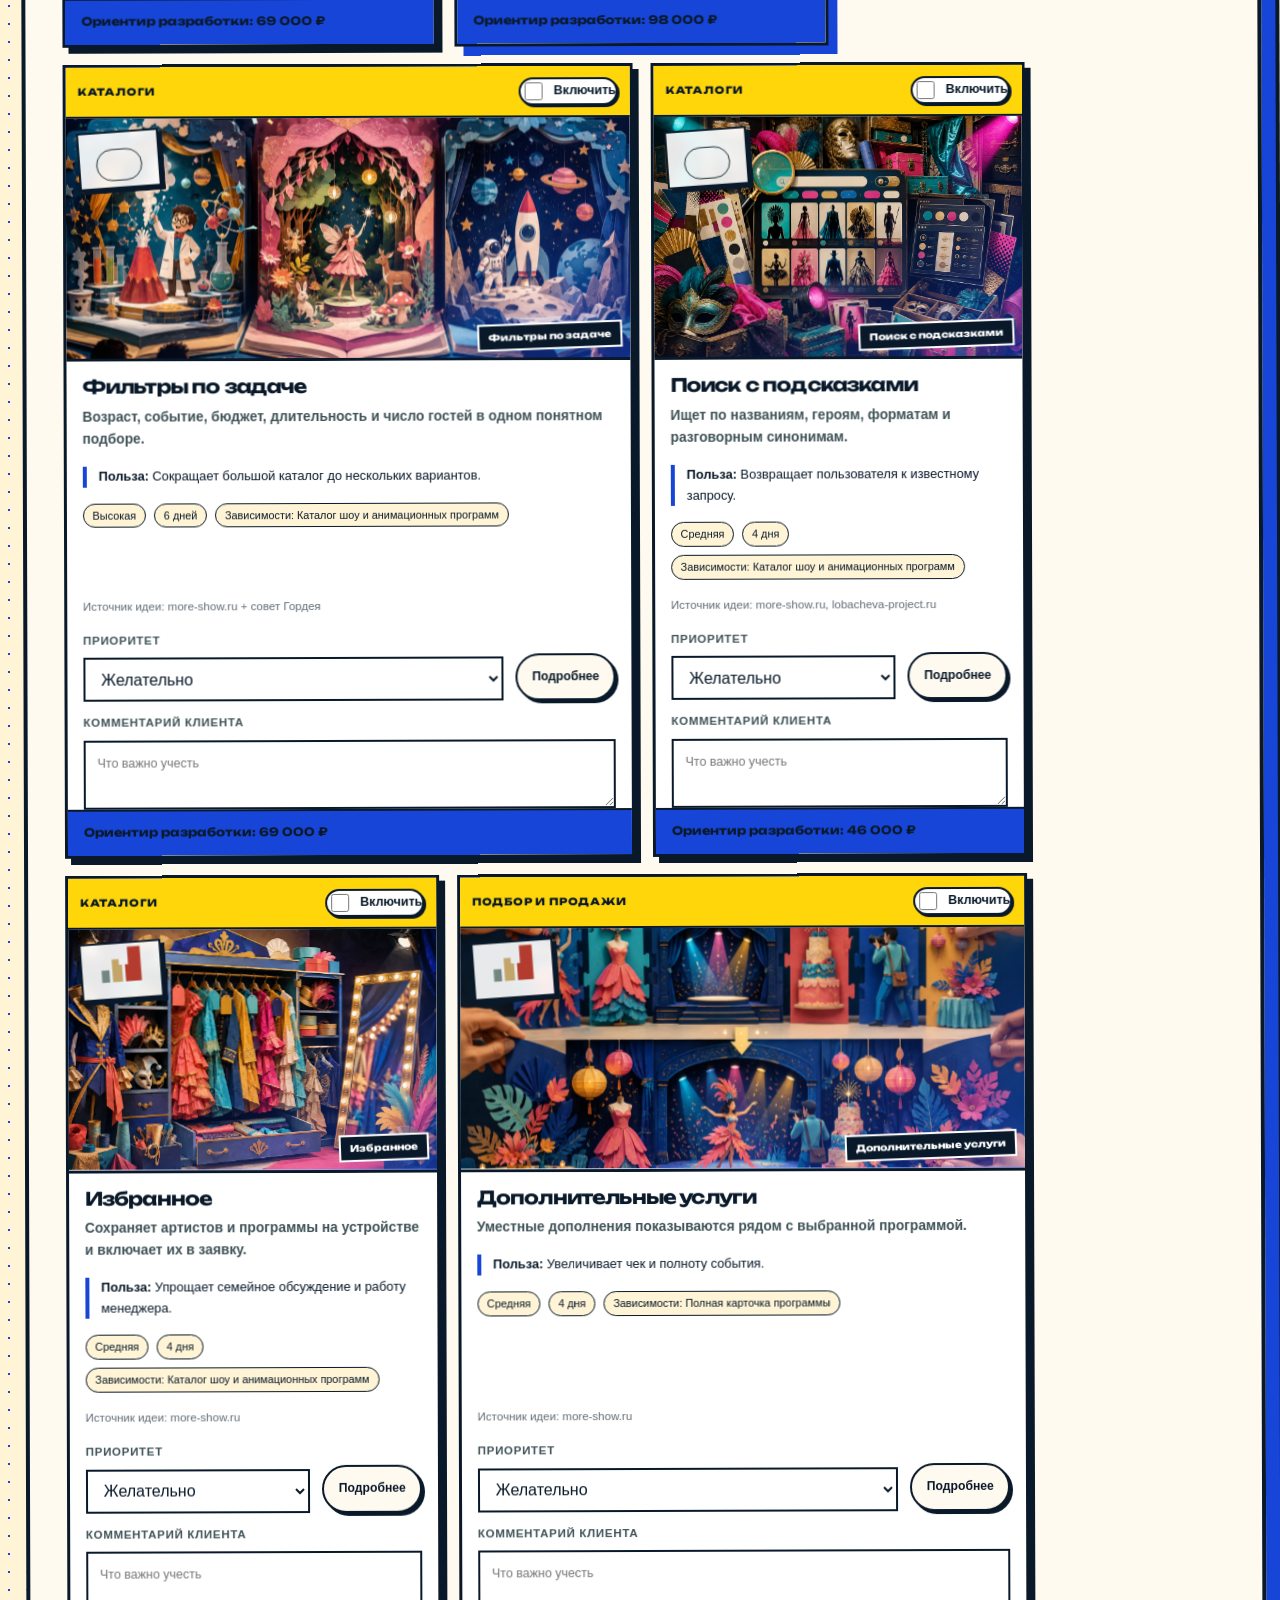
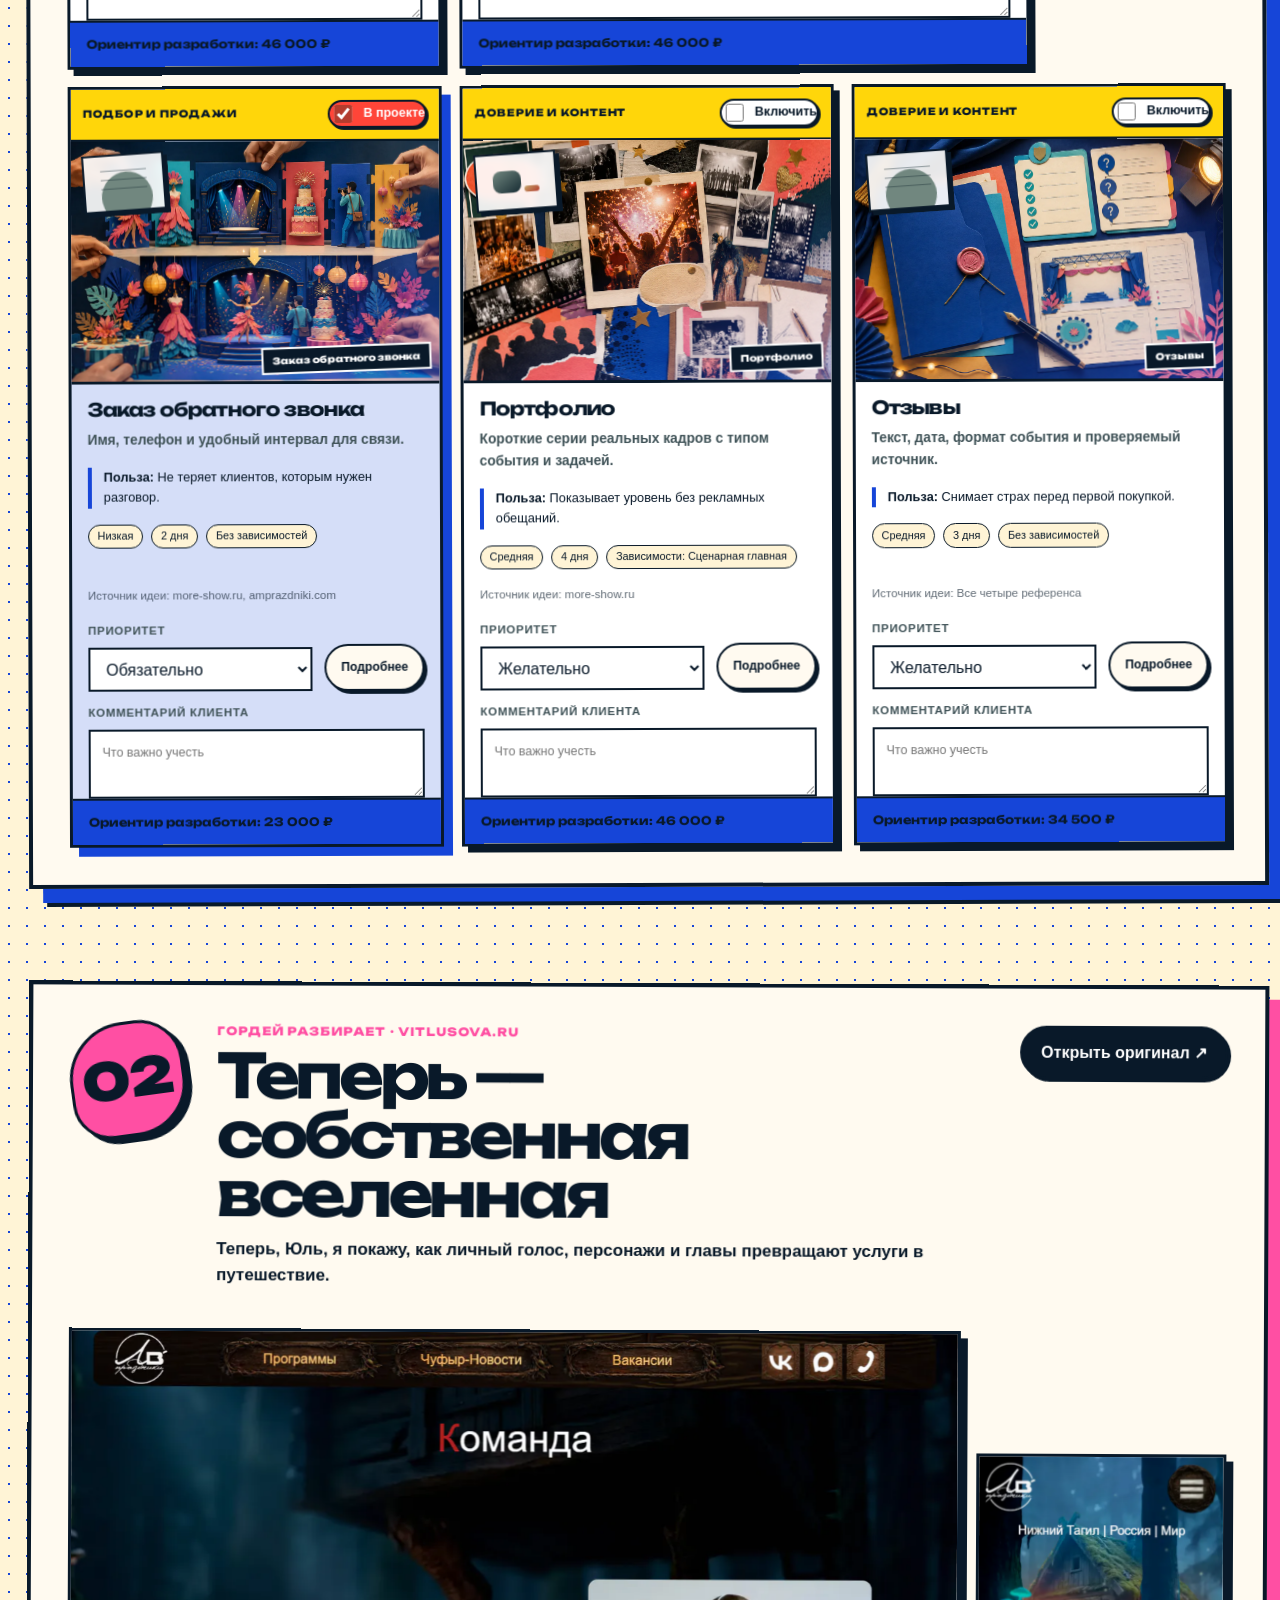
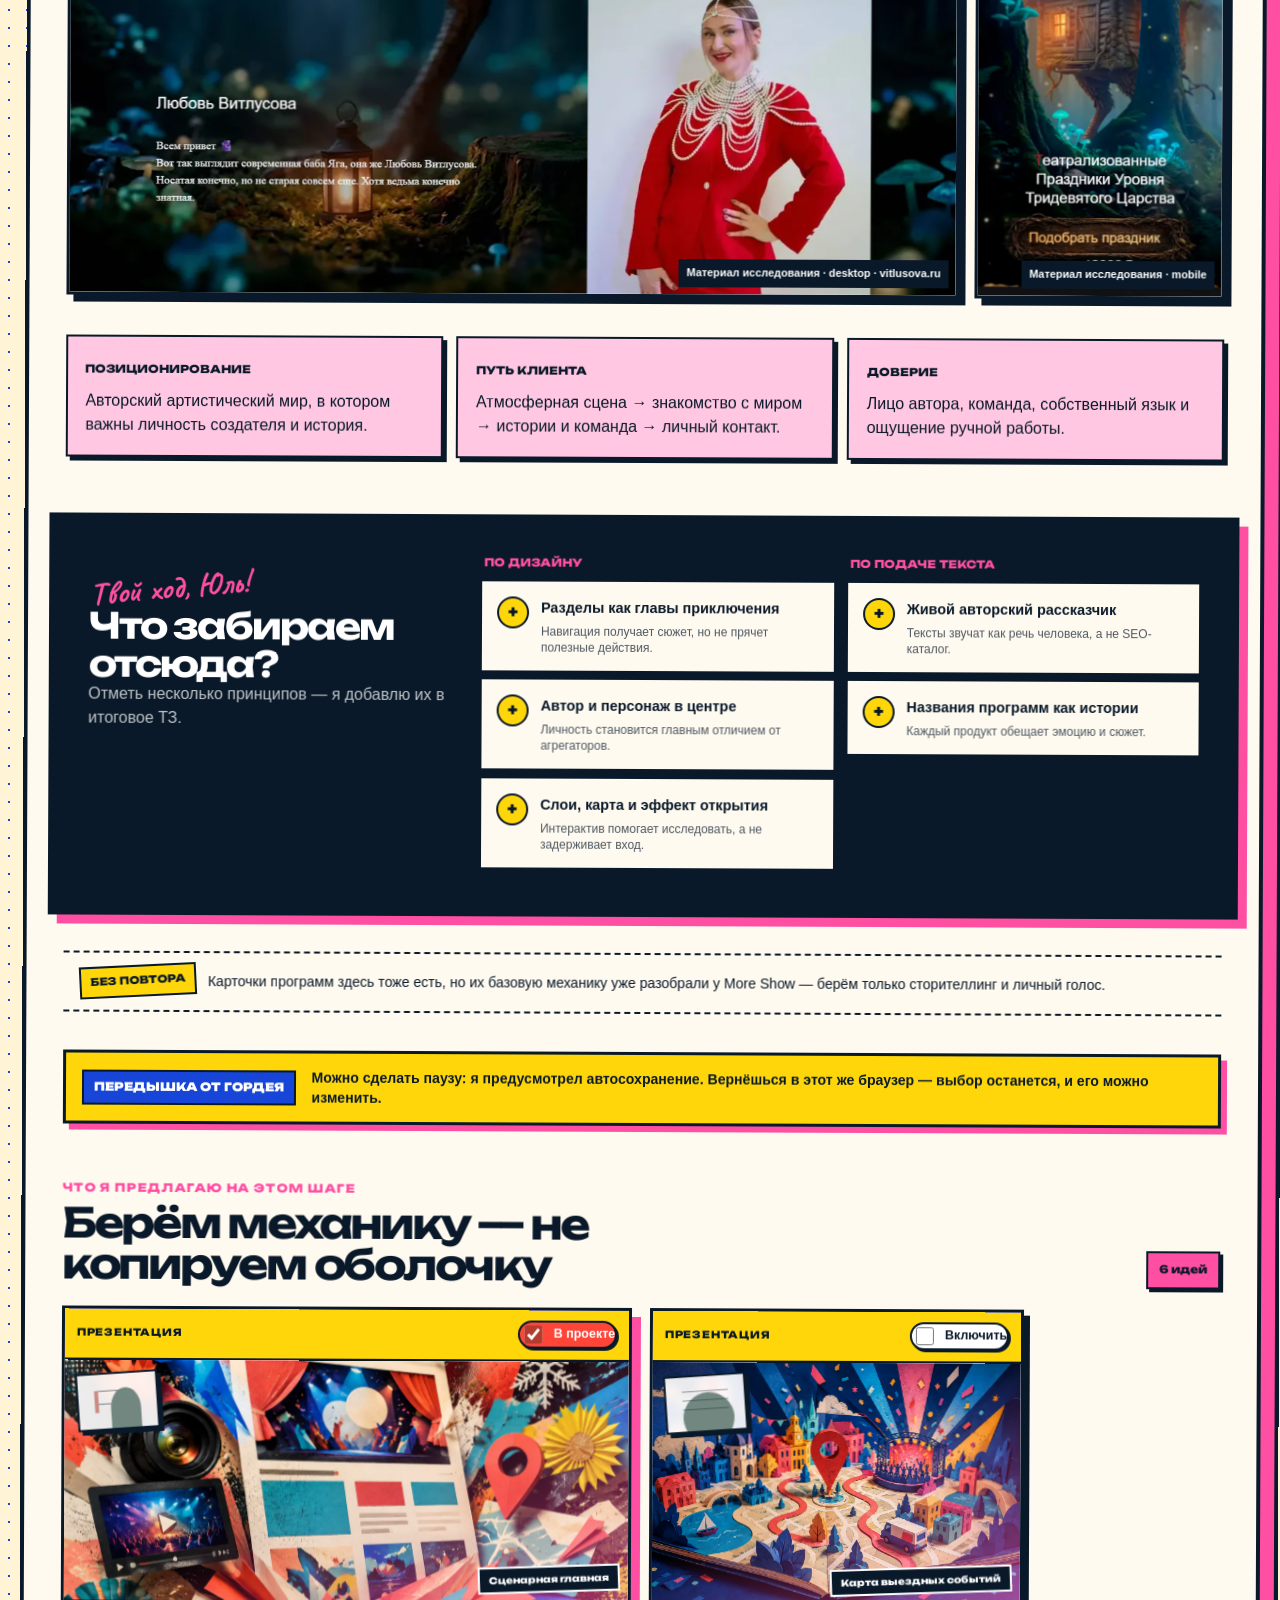
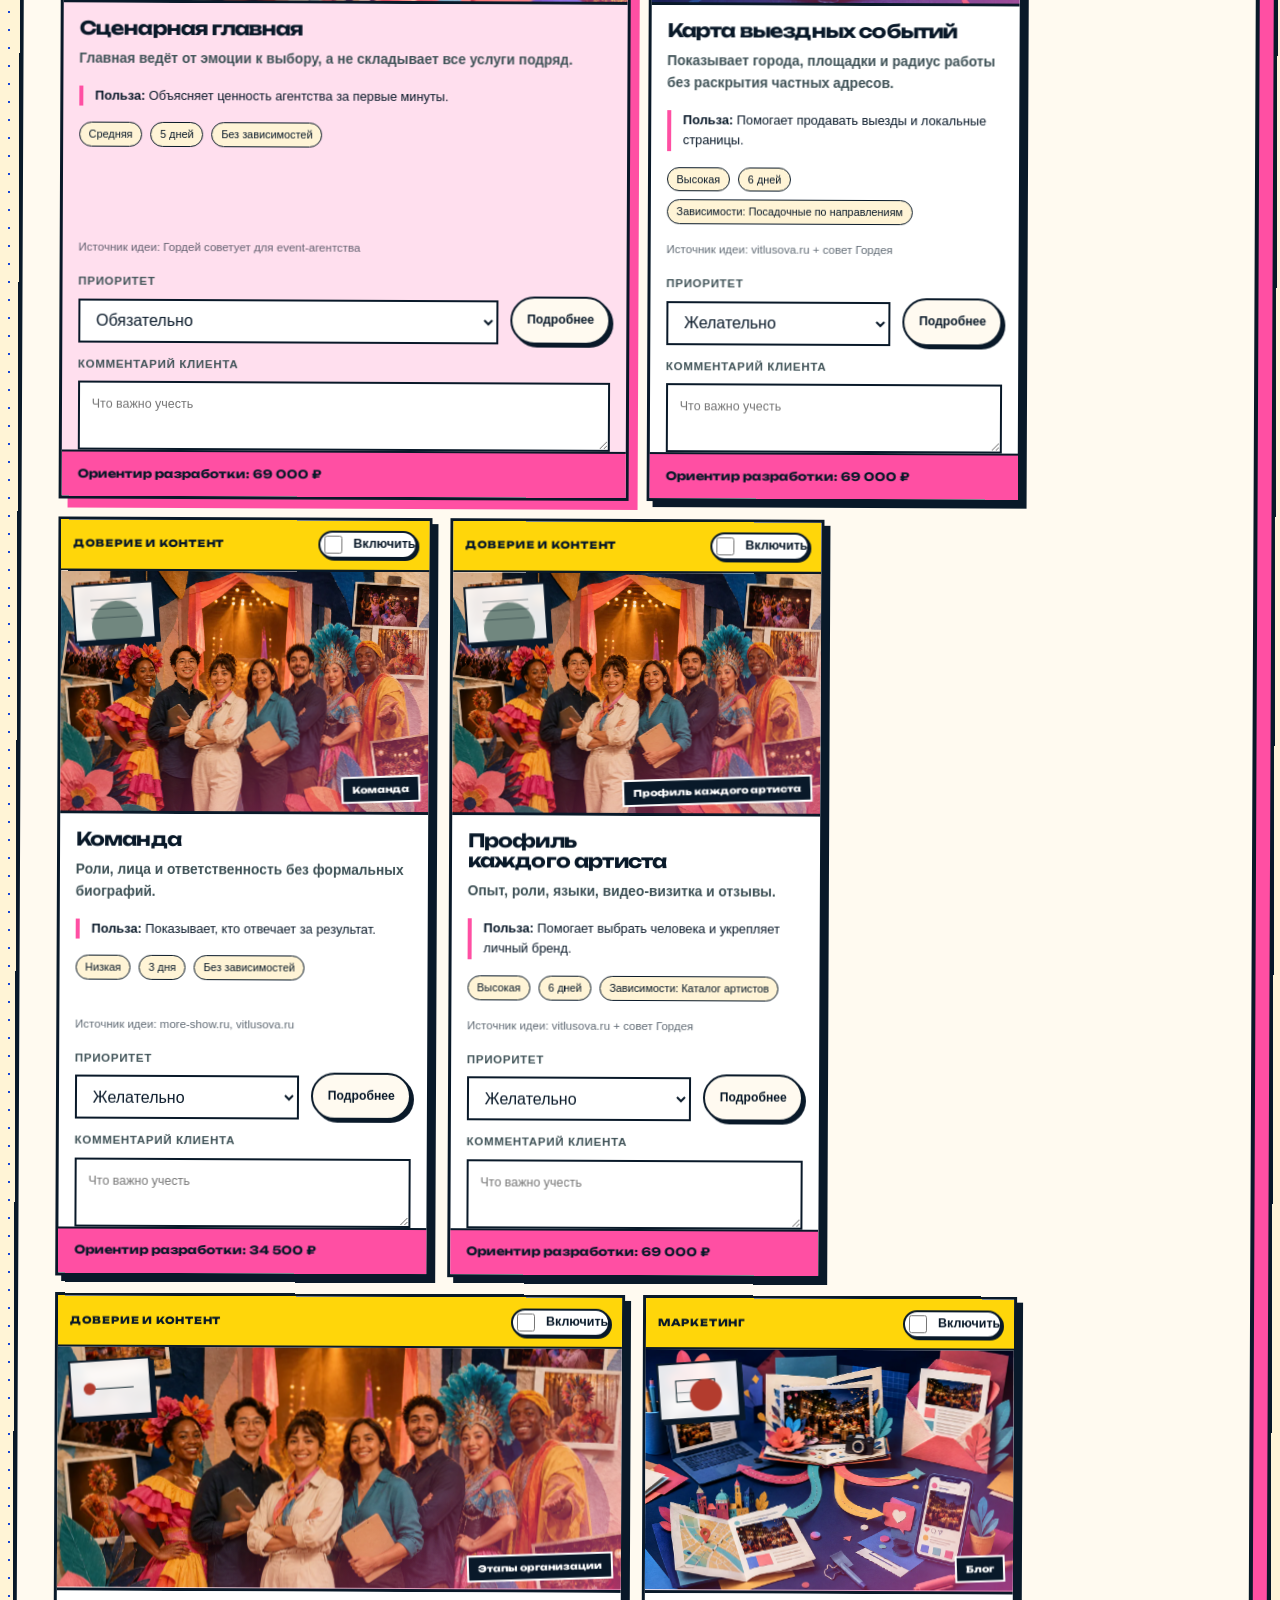
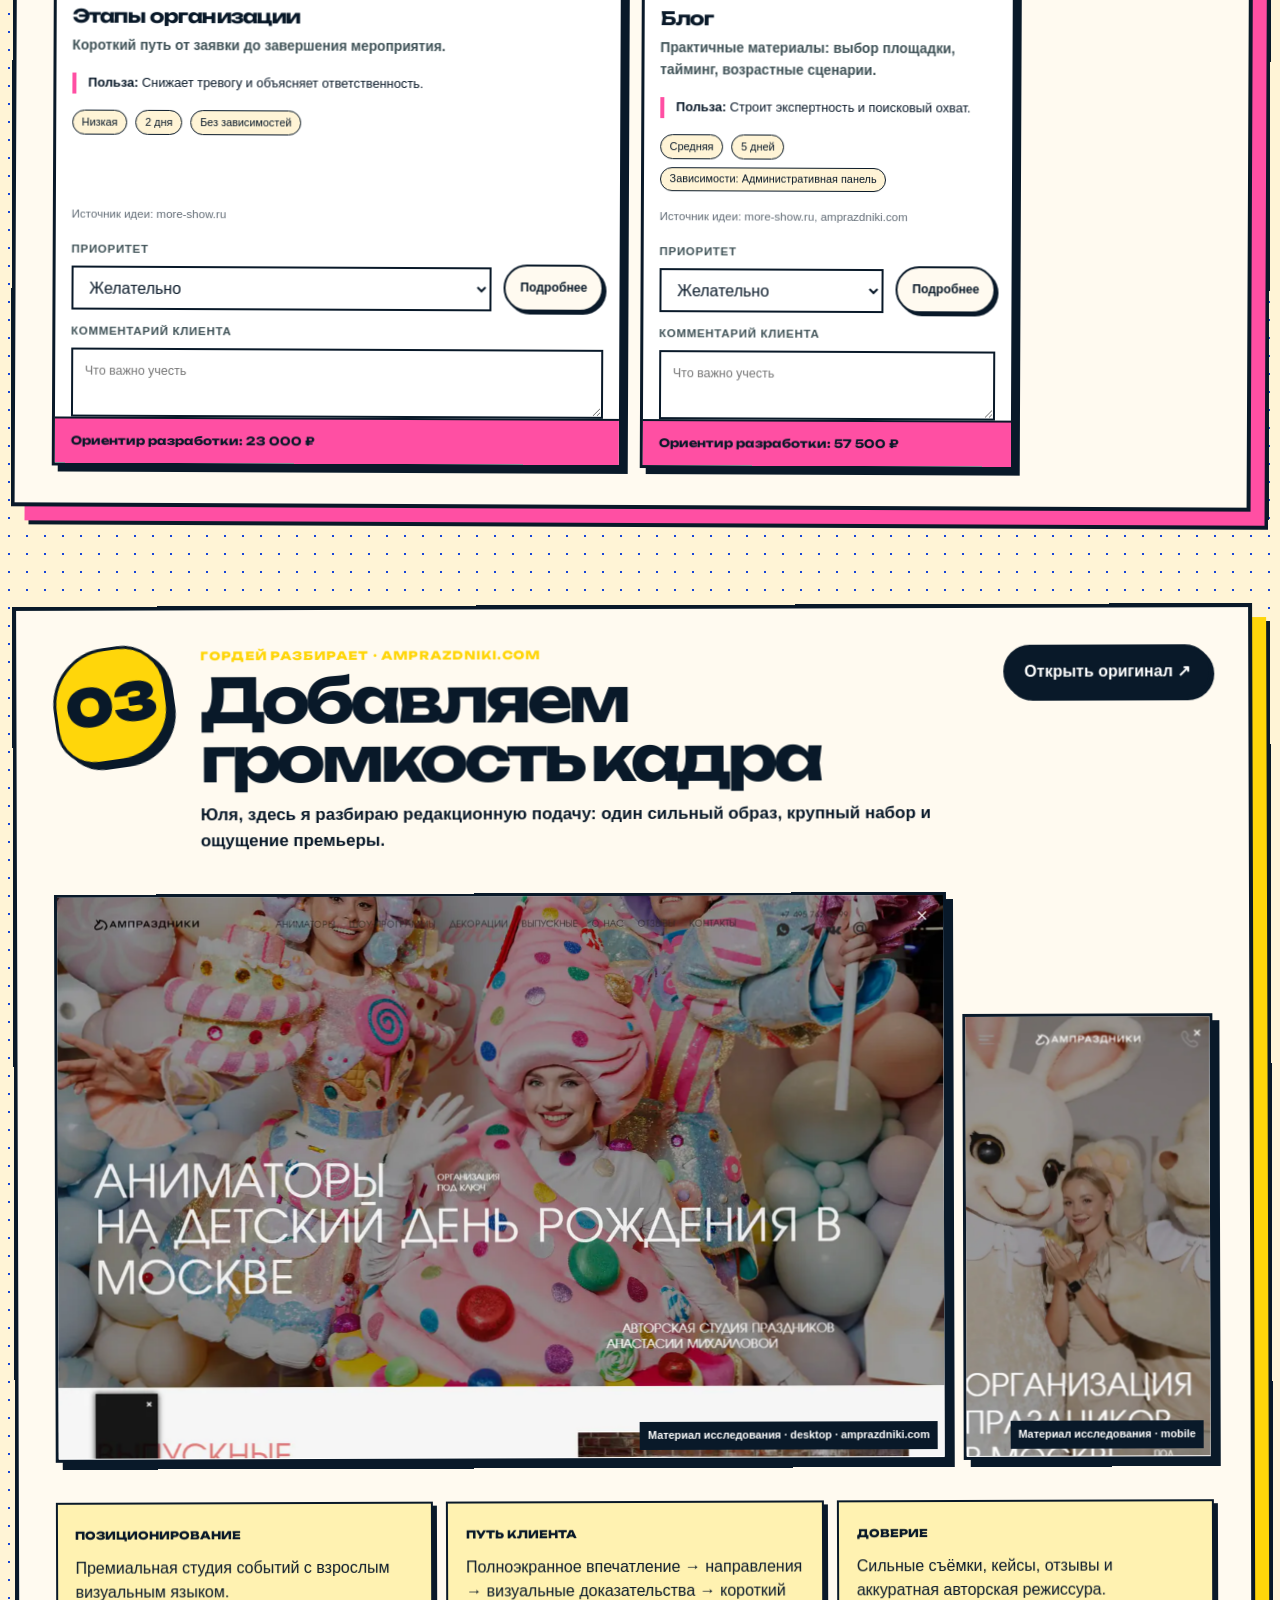
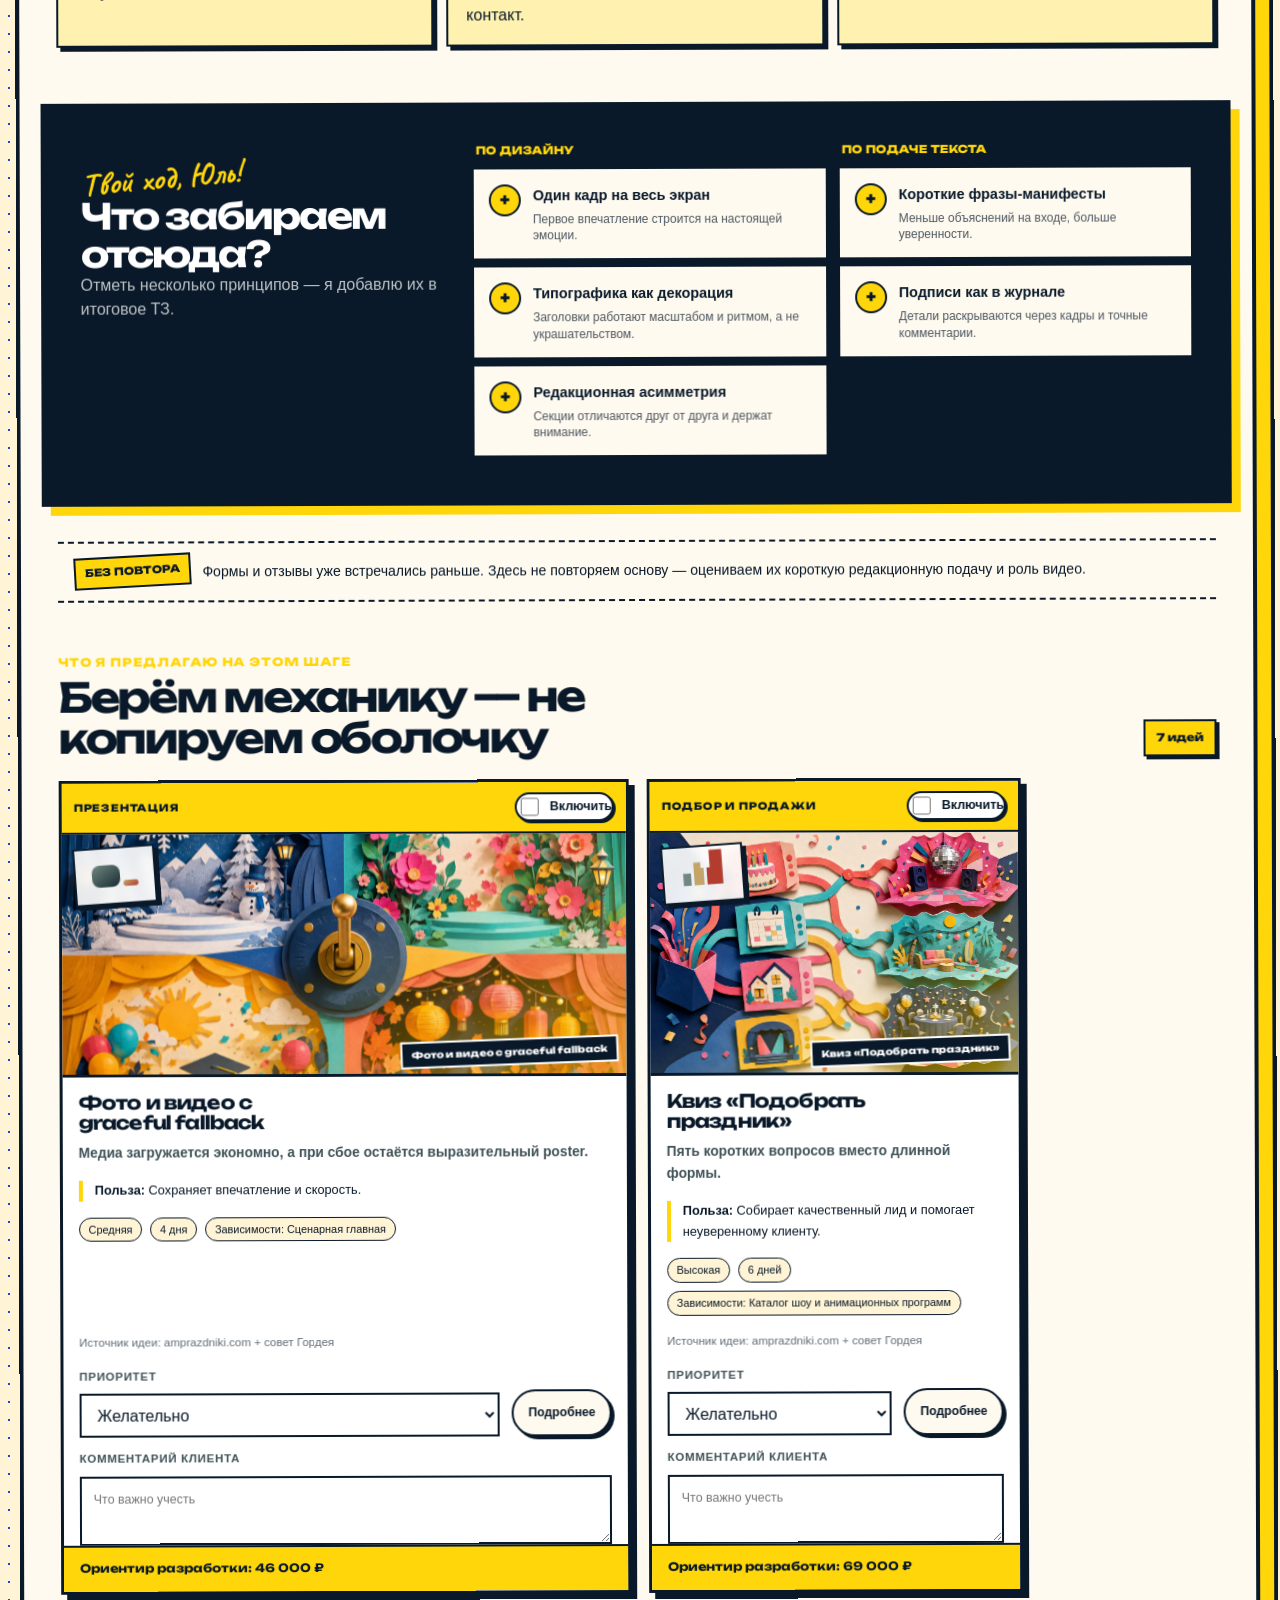
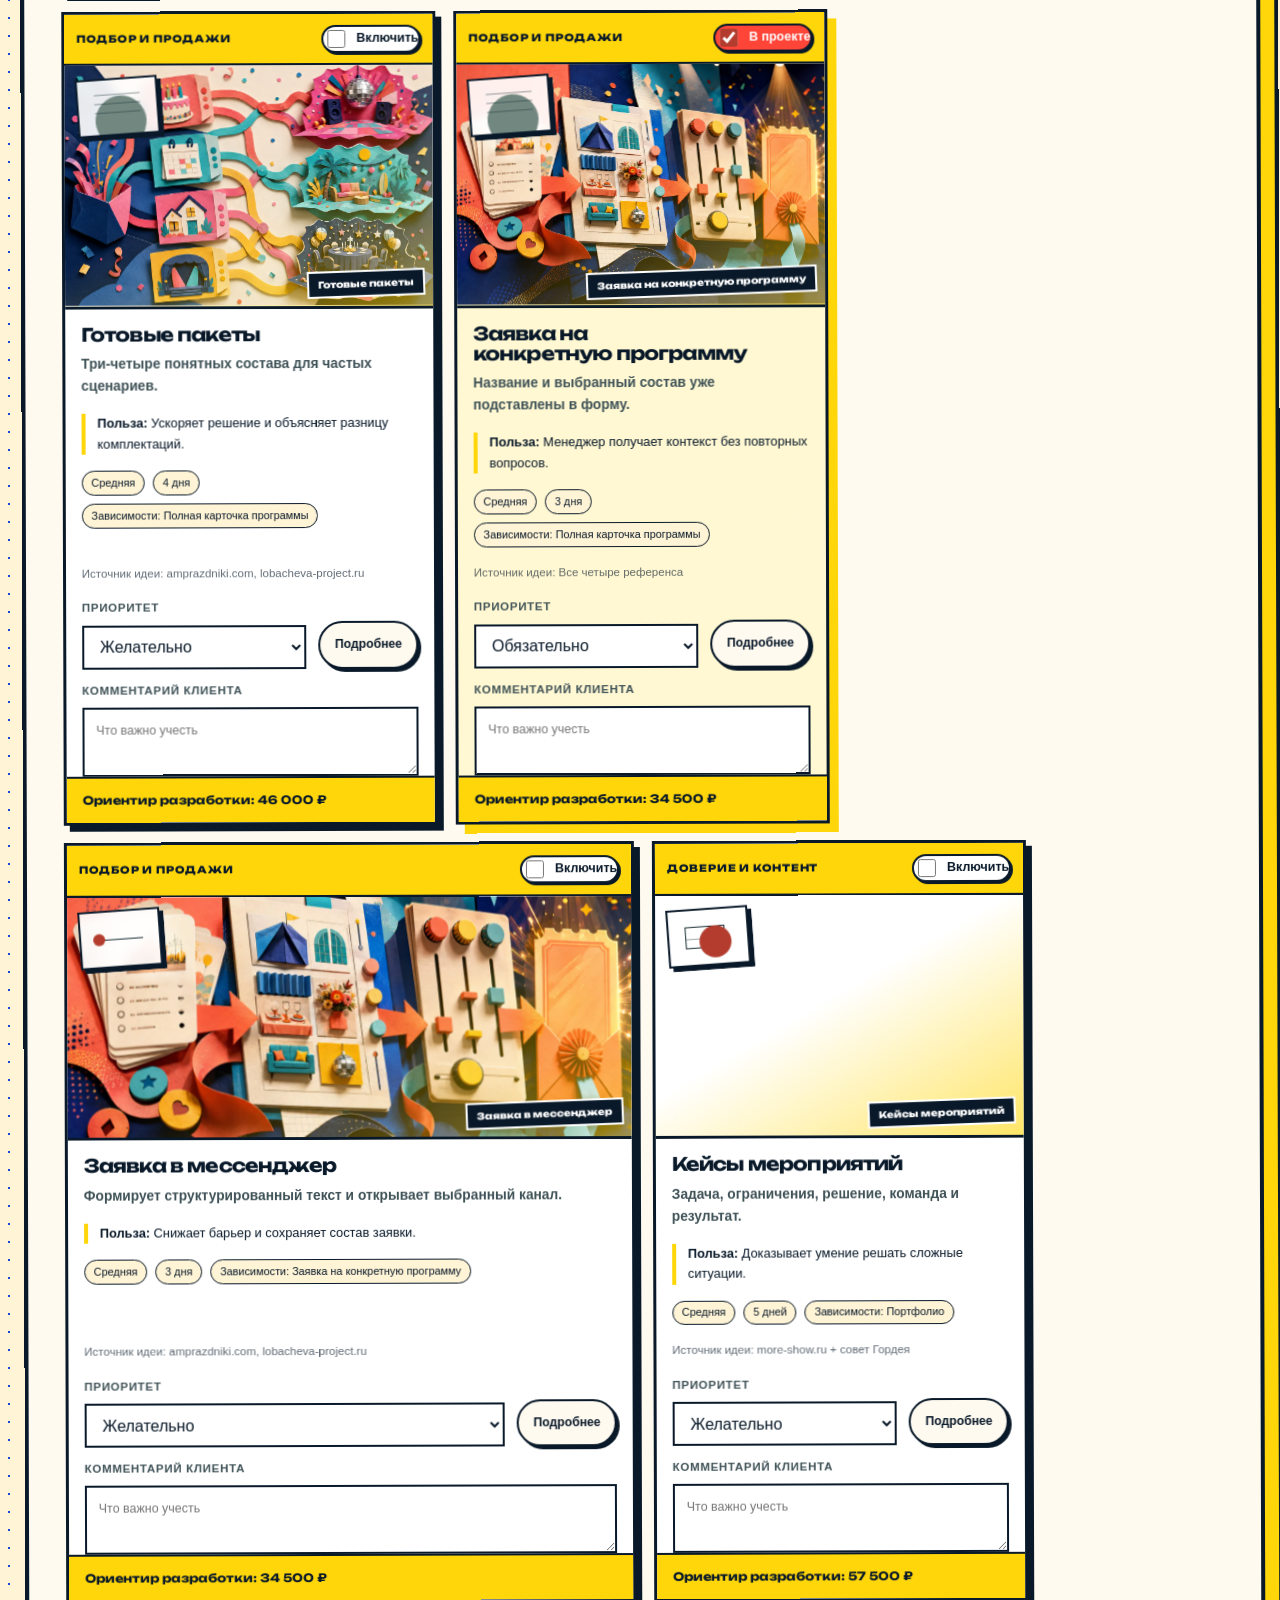
==== commit 2830e2e9: "feat: personalize and animate Julia journey" ====
--- a/index.html
+++ b/index.html
@@ -17,33 +17,33 @@
 <body data-variant="estimate" data-art-direction="boom">
   <a class="skip-link" href="#main">Перейти к содержанию</a>
   <div class="toast-region" data-toast-region role="status" aria-live="polite" aria-atomic="true"></div>
-  <header class="progress-shell"><div class="container progress-inner"><a class="progress-brand" href="#prologue" aria-label="К началу конструктора"><span class="brand-mark" aria-hidden="true">!</span><span>Конструктор <b>БУМ</b></span></a><nav class="journey-dots" aria-label="Пять шагов предложения"><a href="#reference-more" aria-label="Разбор More Show">1</a><a href="#reference-vitlusova" aria-label="Разбор Vitlusova">2</a><a href="#reference-ampra" aria-label="Разбор Ampra">3</a><a href="#reference-lobacheva" aria-label="Разбор Lobacheva Project">4</a><a href="#reference-original" aria-label="Наши рекомендации">+</a></nav><div class="progress-track" role="progressbar" aria-label="Прогресс подготовки проекта" aria-valuemin="0" aria-valuemax="100" aria-valuenow="0"><span class="progress-value" data-progress-value></span></div><div class="progress-meta"><span class="progress-percent" data-progress-percent>0%</span><button class="button button-primary" type="button" data-open-summary>Мой проект</button></div></div></header>
+  <header class="progress-shell"><div class="container progress-inner"><a class="progress-brand" href="#prologue" aria-label="К началу конструктора"><span class="brand-mark" aria-hidden="true">!</span><span>Конструктор <b>БУМ</b></span></a><nav class="journey-dots" aria-label="Пять шагов предложения"><a href="#reference-more" aria-label="Разбор More Show">1</a><a href="#reference-vitlusova" aria-label="Разбор Vitlusova">2</a><a href="#reference-ampra" aria-label="Разбор Ampra">3</a><a href="#reference-lobacheva" aria-label="Разбор Lobacheva Project">4</a><a href="#reference-original" aria-label="Наши рекомендации">+</a></nav><div class="progress-track" role="progressbar" aria-label="Прогресс подготовки проекта Юлии" aria-valuemin="0" aria-valuemax="100" aria-valuenow="0"><span class="progress-value" data-progress-value></span></div><div class="progress-meta"><span class="progress-percent" data-progress-percent>0%</span><span class="save-status" data-save-status role="status" aria-live="polite"><i aria-hidden="true"></i><span class="save-status-long" data-save-status-long>Сохранено в браузере</span><span class="save-status-short" data-save-status-short>Сохранено</span></span><button class="button button-primary" type="button" data-open-summary>Юлин проект</button></div></div></header>
 
   <main id="main">
     <section class="prologue boom-hero" id="prologue" aria-labelledby="page-title">
       <img class="boom-hero-image" src="assets/images/celebration-hero.webp" alt="Яркий праздничный мир из бумаги, лент, конфетти и цветного света" width="1800" height="1000" fetchpriority="high">
       <div class="hero-light" aria-hidden="true"></div><div class="cursor-light" aria-hidden="true"></div>
       <div class="confetti-field" aria-hidden="true"><i style="--x:3%;--y:13%;--r:18deg;--c:#FFD60A"></i><i style="--x:94%;--y:16%;--r:-22deg;--c:#20C7C7"></i><i style="--x:7%;--y:43%;--r:44deg;--c:#FF4FA3"></i><i style="--x:91%;--y:46%;--r:15deg;--c:#1645D8"></i><i style="--x:11%;--y:82%;--r:-31deg;--c:#FF4538"></i><i style="--x:88%;--y:84%;--r:62deg;--c:#FFD60A"></i><i style="--x:22%;--y:7%;--r:-8deg;--c:#20C7C7"></i><i style="--x:76%;--y:8%;--r:33deg;--c:#FF4FA3"></i><i style="--x:1%;--y:66%;--r:71deg;--c:#1645D8"></i><i style="--x:97%;--y:69%;--r:-47deg;--c:#FF4538"></i><i style="--x:28%;--y:91%;--r:28deg;--c:#FFD60A"></i><i style="--x:72%;--y:92%;--r:-17deg;--c:#20C7C7"></i><i style="--x:15%;--y:28%;--r:54deg;--c:#FF4538"></i><i style="--x:84%;--y:31%;--r:-36deg;--c:#FFD60A"></i><i style="--x:40%;--y:4%;--r:11deg;--c:#1645D8"></i><i style="--x:61%;--y:95%;--r:48deg;--c:#FF4FA3"></i><i style="--x:4%;--y:94%;--r:-64deg;--c:#20C7C7"></i><i style="--x:96%;--y:4%;--r:25deg;--c:#FF4538"></i></div>
-      <div class="container hero-content"><p class="hero-kicker"><span>4 сайта</span><span>5 остановок</span><span>1 будущий проект</span></p><h1 id="page-title"><span>Сайт должен</span><strong>устроить</strong><em>БУМ!</em></h1><p class="hero-lead">Не выбираем абстрактный «стиль». Разбираем четыре реальных примера, сразу отмечаем, что берём по дизайну, функциям и тексту — а затем добавляем то, чего не хватает event-агентству.</p><div class="hero-actions"><a class="button button-primary button-xl" href="#journey">Запустить разбор</a><a class="button button-paper" href="research.html">Открыть исследование</a></div><div class="hero-sticker sticker-one" aria-hidden="true">выбирайте<br>на живом<br>примере</div><div class="hero-sticker sticker-two" aria-hidden="true">никаких<br>повторов!</div></div>
+      <div class="container hero-content"><p class="hero-kicker"><span>4 сайта</span><span>5 остановок</span><span>1 будущий проект</span></p><h1 id="page-title"><span>Юля, сайт должен</span><strong>устроить</strong><em>БУМ!</em></h1><p class="hero-lead">Юль, я не предлагаю выбирать абстрактный «стиль». Я разберу четыре реальных примера, ты сразу отметишь, что берём по дизайну, функциям и тексту — а затем я добавлю то, чего не хватает event-агентству.</p><p class="author-note"><strong>Гордей на связи.</strong> Я проведу тебя по выбору и прямо скажу, что советую взять, а что — оставить референсам.</p><div class="hero-actions"><a class="button button-primary button-xl" href="#journey">Начинаем, Юль!</a><a class="button button-paper" href="research.html">Открыть исследование</a></div><div class="hero-sticker sticker-one" aria-hidden="true">выбирайте<br>на живом<br>примере</div><div class="hero-sticker sticker-two" aria-hidden="true">никаких<br>повторов!</div></div>
       <div class="ticker" aria-hidden="true"><span>ЦВЕТ · СВЕТ · ДВИЖЕНИЕ · КАТАЛОГИ · ЗАЯВКИ · КАЛЕНДАРЬ · BACKSTAGE · ЦВЕТ · СВЕТ · ДВИЖЕНИЕ · </span></div>
     </section>
 
-    <section class="journey-intro" id="journey" aria-labelledby="journey-title"><div class="container journey-intro-grid"><div><p class="eyebrow">Маршрут согласования</p><h2 id="journey-title">Смотрим. Разбираем. <span>Сразу выбираем.</span></h2></div><ol class="route-list"><li><b>01</b> фиксируем сильный принцип</li><li><b>02</b> выбираем механику</li><li><b>03</b> не повторяем её дальше</li><li><b>04</b> собираем единое ТЗ</li></ol></div></section>
+    <section class="journey-intro" id="journey" aria-labelledby="journey-title"><div class="container journey-intro-grid"><div><p class="eyebrow">Маршрут Гордея для Юлии</p><h2 id="journey-title">Юль, смотрим. Разбираем. <span>Сразу выбираем.</span></h2></div><ol class="route-list"><li><b>01</b> я показываю сильный принцип</li><li><b>02</b> ты выбираешь механику</li><li><b>03</b> вместе убираем повторы</li><li><b>04</b> я собираю единое ТЗ</li></ol></div></section>
     <section class="journey-board" aria-label="Последовательный разбор референсов и функций"><div class="container tier-board" data-tier-board></div></section>
 
-    <section class="chapter design-mixer" id="designs" data-progress-chapter="designs" aria-labelledby="designs-title"><div class="container"><p class="eyebrow">После четырёх разборов</p><h2 class="chapter-title" id="designs-title"><span class="chapter-number">Смешиваем лучшее</span>Какой громкости будет будущий сайт?</h2><p class="chapter-lead">Это не пять шаблонов, а пять способов собрать выбранные принципы в цельный визуальный язык. Рекомендуем «БУМ! Управляемый праздник».</p><div class="design-layout"><div class="direction-list" data-design-list></div><aside class="live-preview-panel"><div class="live-preview" data-live-preview data-theme="director" aria-label="Интерактивное превью выбранного направления"></div><p data-preview-description></p><ul data-preview-facts></ul></aside></div></div></section>
-    <section class="chapter technique-party" id="techniques" data-progress-chapter="techniques" aria-labelledby="techniques-title"><div class="container"><p class="eyebrow">Добавить спецэффекты</p><h2 class="chapter-title" id="techniques-title"><span class="chapter-number">Ещё громче?</span>Выберите отдельные визуальные приёмы</h2><div class="technique-grid" data-technique-grid></div></div></section>
+    <section class="chapter design-mixer" id="designs" data-progress-chapter="designs" aria-labelledby="designs-title"><div class="container"><p class="eyebrow">После четырёх разборов</p><h2 class="chapter-title" id="designs-title"><span class="chapter-number">Смешиваем лучшее</span>Юлия, какой громкости будет будущий сайт?</h2><p class="chapter-lead">Юль, я собрал не пять шаблонов, а пять способов превратить выбранные принципы в цельный визуальный язык. Лично я рекомендую «БУМ! Управляемый праздник».</p><div class="design-layout"><div class="direction-list" data-design-list></div><aside class="live-preview-panel"><div class="live-preview" data-live-preview data-theme="director" aria-label="Интерактивное превью выбранного направления"></div><p data-preview-description></p><ul data-preview-facts></ul></aside></div></div></section>
+    <section class="chapter technique-party" id="techniques" data-progress-chapter="techniques" aria-labelledby="techniques-title"><div class="container"><p class="eyebrow">Добавить спецэффекты</p><h2 class="chapter-title" id="techniques-title"><span class="chapter-number">Ещё громче, Юль?</span>Выбирай отдельные визуальные приёмы</h2><div class="technique-grid" data-technique-grid></div></div></section>
 
-    <section class="chapter calendar-chapter" id="calendar" data-progress-chapter="calendar" aria-labelledby="calendar-title-section"><div class="container"><p class="eyebrow">Главная собственная рекомендация</p><h2 class="chapter-title" id="calendar-title-section"><span class="chapter-number">Живой календарь</span>Праздник без накладок</h2><p class="chapter-lead">Снаружи — простая доступность. Внутри — артисты, костюмы, реквизит, дорога и подготовка. Ни один чужой сайт не показывает эту задачу настолько полно.</p><div class="calendar-hero-image"><img src="assets/images/feature-calendar.webp" alt="Красочный образ календаря ресурсов, логистики и предупреждений" loading="lazy" decoding="async" width="1200" height="800"><span>интерактивный<br>прототип ↓</span></div><div class="calendar-shell" data-calendar-root><div class="calendar-toolbar"><div><h3 class="calendar-title">Сентябрь 2026</h3><p class="calendar-note" data-calendar-mode-note></p></div><div class="segmented" aria-label="Вид календаря"><button type="button" data-calendar-view="month" aria-pressed="true">Месяц</button><button type="button" data-calendar-view="week" aria-pressed="false">Неделя</button></div><div class="segmented" aria-label="Уровень доступа"><button type="button" data-calendar-audience="public" aria-pressed="true">Для посетителя</button><button type="button" data-calendar-audience="admin" aria-pressed="false">Для команды</button></div></div><div class="calendar-filter-grid" data-calendar-filters></div><div class="calendar-body"><ul class="calendar-legend" aria-label="Легенда" data-calendar-legend></ul><div data-calendar-grid></div></div><div class="conflict-panel" data-calendar-conflicts></div></div><div class="integration-ribbon"><span>Возможные подключения</span><b>Google Calendar</b><b>Outlook</b><b>CRM</b><b>Telegram</b><b>VK</b><b>MAX</b><b>Кросс-постинг</b><small>Каждое подключение выбирается отдельно</small></div></div></section>
+    <section class="chapter calendar-chapter" id="calendar" data-progress-chapter="calendar" aria-labelledby="calendar-title-section"><div class="container"><p class="eyebrow">Моя главная дополнительная рекомендация</p><h2 class="chapter-title" id="calendar-title-section"><span class="chapter-number">Живой календарь для Юлии</span>Праздник без накладок</h2><p class="chapter-lead">Юль, я предлагаю снаружи показать простую доступность, а внутри собрать артистов, костюмы, реквизит, дорогу и подготовку. Ни один референс не решает эту задачу настолько полно.</p><div class="calendar-hero-image"><img src="assets/images/feature-calendar.webp" alt="Красочный образ календаря ресурсов, логистики и предупреждений" loading="lazy" decoding="async" width="1200" height="800"><span>интерактивный<br>прототип ↓</span></div><div class="calendar-shell" data-calendar-root><div class="calendar-toolbar"><div><h3 class="calendar-title">Сентябрь 2026</h3><p class="calendar-note" data-calendar-mode-note></p></div><div class="segmented" aria-label="Вид календаря"><button type="button" data-calendar-view="month" aria-pressed="true">Месяц</button><button type="button" data-calendar-view="week" aria-pressed="false">Неделя</button></div><div class="segmented" aria-label="Уровень доступа"><button type="button" data-calendar-audience="public" aria-pressed="true">Для посетителя</button><button type="button" data-calendar-audience="admin" aria-pressed="false">Для команды</button></div></div><div class="calendar-filter-grid" data-calendar-filters></div><div class="calendar-body"><ul class="calendar-legend" aria-label="Легенда" data-calendar-legend></ul><div data-calendar-grid></div></div><div class="conflict-panel" data-calendar-conflicts></div></div><div class="integration-ribbon"><span>Возможные подключения</span><b>Google Calendar</b><b>Outlook</b><b>CRM</b><b>Telegram</b><b>VK</b><b>MAX</b><b>Кросс-постинг</b><small>Каждое подключение выбирается отдельно</small></div></div></section>
 
-    <section class="chapter summary-chapter" id="summary" data-progress-chapter="summary" aria-labelledby="summary-title"><div class="container"><p class="eyebrow">Собранный проект</p><h2 class="chapter-title" id="summary-title"><span class="chapter-number">Вот что получилось</span>Черновик технического задания уже живой</h2><div class="summary-grid"><div class="brief-panel"><span class="paper-clip" aria-hidden="true"></span><p class="brief-label">Основное направление</p><h3 data-brief-design></h3><div class="summary-metrics" data-summary-metrics></div><p class="brief-label">Что берём из разборов</p><ul class="brief-inspirations" data-brief-inspirations></ul><p class="priority-summary" data-priority-summary></p><ol class="brief-modules" data-brief-modules></ol></div><div class="cost-panel" data-cost-summary></div></div></div></section>
-    <section class="chapter finale" id="finale" data-progress-chapter="finale" aria-labelledby="finale-title"><div class="container"><form class="project-submit-form" data-project-form data-endpoint="https://formsubmit.co/ajax/shineteatr@gmail.com" action="https://formsubmit.co/shineteatr@gmail.com" method="POST"><label class="final-comment" for="project-note"><span id="finale-title">Добавь, Юль, все комментарии что хочешь сюда!!</span><textarea id="project-note" name="Комментарий_клиента" data-client-field="projectNote" maxlength="4000" placeholder="Например: что особенно понравилось, что изменить, какие функции обязательны…"></textarea></label><input type="hidden" name="Техническое_задание" data-brief-payload><input type="hidden" name="Версия_предложения" value="с предварительной сметой"><input type="hidden" name="_subject" value="Выбор будущего сайта · JuliaBoom"><input type="hidden" name="_template" value="table"><input class="form-honey" type="text" name="_honey" tabindex="-1" autocomplete="off" aria-hidden="true"><button class="button button-primary submit-project" type="submit" data-submit-project>Отправить весь выбор</button><p class="submission-status" data-submission-status role="status" aria-live="polite"></p></form></div></section>
-    <section class="function-finder" aria-labelledby="function-finder-title"><div class="container"><details class="finder-details"><summary id="function-finder-title">Нужно найти конкретную функцию?</summary><form class="filter-panel boom-filter" role="search" data-function-finder-form><label class="field"><span>Что ищем</span><input type="search" data-function-search maxlength="120" placeholder="Например: костюмы, CRM, отзывы"></label><label class="field"><span>Группа</span><select data-category-filter></select></label><label class="field"><span>Этап</span><select data-tier-filter></select></label><span class="filter-count" data-filter-count aria-live="polite"></span><button class="button button-primary finder-submit" type="submit">Показать найденные функции</button><button class="button button-paper" type="button" data-reset-filters>Сбросить поиск</button><button class="button button-danger" type="button" data-clear>Начать выбор заново</button></form></details></div></section>
+    <section class="chapter summary-chapter" id="summary" data-progress-chapter="summary" aria-labelledby="summary-title"><div class="container"><p class="eyebrow">То, что мы с тобой собрали</p><h2 class="chapter-title" id="summary-title"><span class="chapter-number">Юля, вот что получилось</span>Черновик твоего технического задания уже живой</h2><div class="summary-grid"><div class="brief-panel"><span class="paper-clip" aria-hidden="true"></span><p class="brief-label">Основное направление</p><h3 data-brief-design></h3><div class="summary-metrics" data-summary-metrics></div><p class="brief-label">Что берём из разборов</p><ul class="brief-inspirations" data-brief-inspirations></ul><p class="priority-summary" data-priority-summary></p><ol class="brief-modules" data-brief-modules></ol></div><div class="cost-panel" data-cost-summary></div></div></div></section>
+    <section class="chapter finale" id="finale" data-progress-chapter="finale" aria-labelledby="finale-title"><div class="container"><form class="project-submit-form" data-project-form data-endpoint="https://formsubmit.co/ajax/shineteatr@gmail.com" action="https://formsubmit.co/shineteatr@gmail.com" method="POST"><label class="final-comment" for="project-note"><span id="finale-title">Добавь, Юль, все комментарии что хочешь сюда!!</span><textarea id="project-note" name="Комментарий_клиента" data-client-field="projectNote" maxlength="4000" placeholder="Например: что особенно понравилось, что изменить, какие функции обязательны…"></textarea></label><input type="hidden" name="Техническое_задание" data-brief-payload><input type="hidden" name="Версия_предложения" value="с предварительной сметой"><input type="hidden" name="_subject" value="Выбор Юлии · JuliaBoom"><input type="hidden" name="_template" value="table"><input class="form-honey" type="text" name="_honey" tabindex="-1" autocomplete="off" aria-hidden="true"><button class="button button-primary submit-project" type="submit" data-submit-project>Отправить выбор Гордею</button><p class="submission-status" data-submission-status role="status" aria-live="polite"></p></form></div></section>
+    <section class="function-finder" aria-labelledby="function-finder-title"><div class="container"><details class="finder-details"><summary id="function-finder-title">Юль, нужно найти конкретную функцию?</summary><form class="filter-panel boom-filter" role="search" data-function-finder-form><label class="field"><span>Что ищем</span><input type="search" data-function-search maxlength="120" placeholder="Например: костюмы, CRM, отзывы"></label><label class="field"><span>Группа</span><select data-category-filter></select></label><label class="field"><span>Этап</span><select data-tier-filter></select></label><span class="filter-count" data-filter-count aria-live="polite"></span><button class="button button-primary finder-submit" type="submit">Показать найденные функции</button><button class="button button-paper" type="button" data-reset-filters>Сбросить поиск</button><button class="button button-danger" type="button" data-clear>Начать выбор заново</button></form></details></div></section>
   </main>
 
   <footer class="footer"><div class="container footer-inner"><span>Конструктор будущего сайта · версия с предварительной сметой</span><span>Исследовательские скриншоты подписаны; все остальные иллюстрации оригинальны.</span></div></footer>
-  <aside class="summary-drawer" data-summary-drawer aria-hidden="true" inert aria-labelledby="drawer-title"><div class="drawer-head"><h2 id="drawer-title">Мой проект</h2><button class="icon-button" type="button" data-drawer-close aria-label="Закрыть итог">×</button></div><div class="drawer-content" data-drawer-content></div><div class="drawer-actions"><a class="button button-primary" href="#finale" data-drawer-close>Перейти к отправке</a></div></aside>
-  <button class="mobile-summary-button" type="button" data-open-summary>Проект <span class="mobile-summary-count" data-mobile-summary-count>0</span></button>
+  <aside class="summary-drawer" data-summary-drawer aria-hidden="true" inert aria-labelledby="drawer-title"><div class="drawer-head"><h2 id="drawer-title">Юлин проект</h2><button class="icon-button" type="button" data-drawer-close aria-label="Закрыть итог">×</button></div><div class="drawer-content" data-drawer-content></div><p class="drawer-save-note">Юль, всё сохранено в этом браузере. Можно вернуться и изменить любой выбор.</p><nav class="drawer-actions" aria-label="Изменить проект"><a class="button button-paper" href="#journey" data-drawer-close>К разборам</a><a class="button button-paper" href="#designs" data-drawer-close>К дизайну</a><a class="button button-paper" href="#calendar" data-drawer-close>К календарю</a><a class="button button-primary" href="#finale" data-drawer-close>К отправке</a></nav></aside>
+  <button class="mobile-summary-button" type="button" data-open-summary>Юлин проект <span class="mobile-summary-count" data-mobile-summary-count>0</span></button>
   <dialog class="dialog" data-feature-dialog aria-labelledby="feature-dialog-title"><div class="dialog-head"><h2 id="feature-dialog-title" data-feature-title>Функция</h2><button class="icon-button" type="button" data-dialog-close aria-label="Закрыть окно">×</button></div><div class="dialog-body" data-feature-body></div><div class="dialog-actions"><button class="button button-secondary" type="button" data-dialog-close>Закрыть</button><button class="button button-primary" type="button" data-dialog-module-action>Включить в проект</button></div></dialog>
   <dialog class="dialog event-dialog" data-event-dialog aria-labelledby="event-dialog-title"><div class="dialog-head"><h2 id="event-dialog-title" data-event-title>Событие</h2><button class="icon-button" type="button" data-dialog-close aria-label="Закрыть окно">×</button></div><div class="dialog-body" data-event-body></div><div class="dialog-actions"><button class="button button-primary" type="button" data-dialog-close>Понятно</button></div></dialog>
 </body>
--- a/assets/styles.css
+++ b/assets/styles.css
@@ -3011,10 +3011,13 @@
 
 .boom-hero h1 em {
   display: inline-block;
+  padding: 0.05em 0.18em 0.08em 0.06em;
   color: var(--boom-coral);
   font-family: "Caveat", cursive;
   font-size: 1.16em;
   letter-spacing: -0.06em;
+  line-height: 0.95;
+  overflow: visible;
   text-shadow: 4px 4px 0 #fff, 8px 8px 0 var(--boom-pink);
   transform: rotate(-7deg);
   animation: boom-pop 850ms 220ms cubic-bezier(.18,1.35,.3,1) both;
@@ -3191,6 +3194,8 @@
 .journey-chapter {
   --chapter-accent: var(--boom-blue);
   position: relative;
+  width: 100%;
+  min-width: 0;
   padding: clamp(1.1rem, 3vw, 2.3rem);
   background: var(--boom-paper);
   border: 4px solid var(--boom-ink);
@@ -3733,3 +3738,219 @@
   body[data-art-direction="boom"] .brief-panel,
   body[data-art-direction="boom"] .cost-panel { color: #111; background: #fff; border: 1px solid #777; box-shadow: none; }
 }
+
+/* Personal guide, autosave and long-scroll celebration layer */
+body[data-art-direction="boom"] .tier-board { min-width: 0; }
+
+.save-status {
+  display: inline-flex;
+  align-items: center;
+  gap: 0.42rem;
+  min-height: 2rem;
+  padding: 0.3rem 0.58rem;
+  color: var(--boom-ink);
+  background: rgb(255 250 240 / 0.82);
+  border: 2px solid var(--boom-ink);
+  border-radius: 999px;
+  font-family: "Manrope", sans-serif;
+  font-size: 0.67rem;
+  font-weight: 900;
+  line-height: 1;
+  white-space: nowrap;
+}
+
+.save-status i {
+  width: 0.55rem;
+  aspect-ratio: 1;
+  flex: 0 0 auto;
+  background: #1ca86c;
+  border-radius: 50%;
+  box-shadow: 0 0 0 3px rgb(28 168 108 / 0.2);
+}
+
+.save-status[data-state="saving"] i {
+  background: var(--boom-blue);
+  box-shadow: 0 0 0 3px rgb(22 69 216 / 0.2);
+  animation: save-pulse 700ms ease-in-out infinite alternate;
+}
+
+.save-status[data-state="error"] i {
+  background: var(--boom-coral);
+  box-shadow: 0 0 0 3px rgb(255 69 56 / 0.22);
+}
+
+.save-status-short { display: none; }
+
+.author-note {
+  width: fit-content;
+  max-width: 680px;
+  margin: 1.05rem auto 0;
+  padding: 0.62rem 0.9rem;
+  color: var(--boom-ink);
+  background: var(--boom-yellow);
+  border: 2px solid var(--boom-ink);
+  box-shadow: 5px 5px 0 var(--boom-pink);
+  font-size: clamp(0.82rem, 1.1vw, 0.98rem);
+  font-weight: 720;
+  line-height: 1.45;
+  transform: rotate(-0.7deg);
+}
+
+.author-note strong {
+  font-family: "Unbounded", sans-serif;
+  font-size: 0.86em;
+  font-weight: 900;
+  text-transform: uppercase;
+}
+
+.chapter-checkpoint {
+  display: grid;
+  grid-template-columns: auto minmax(0, 1fr);
+  gap: 0.8rem 1rem;
+  align-items: center;
+  margin: clamp(1.5rem, 3vw, 2.5rem) 0;
+  padding: 0.85rem 1rem;
+  color: var(--boom-ink);
+  background: var(--boom-yellow);
+  border: 3px solid var(--boom-ink);
+  box-shadow: 6px 6px 0 var(--boom-pink);
+  transform: rotate(-0.45deg);
+}
+
+.chapter-checkpoint strong {
+  padding: 0.42rem 0.62rem;
+  color: #fff;
+  background: var(--boom-blue);
+  border: 2px solid var(--boom-ink);
+  font-family: "Unbounded", sans-serif;
+  font-size: 0.72rem;
+  font-weight: 900;
+  text-transform: uppercase;
+}
+
+.chapter-checkpoint span {
+  font-size: 0.88rem;
+  font-weight: 780;
+  line-height: 1.45;
+}
+
+.drawer-save-note {
+  margin: 0.9rem 0 0;
+  padding: 0.72rem 0.8rem;
+  color: var(--boom-ink);
+  background: var(--boom-yellow);
+  border: 2px solid var(--boom-ink);
+  font-size: 0.78rem;
+  font-weight: 850;
+  line-height: 1.4;
+}
+
+body[data-art-direction="boom"] .drawer-actions .button {
+  color: var(--boom-ink);
+  background: #fff;
+}
+
+body[data-art-direction="boom"] .drawer-actions .button-primary {
+  color: #fff;
+  background: var(--boom-coral);
+}
+
+body.motion-ready .scroll-reveal {
+  opacity: 0;
+  transform: translateY(38px);
+  transition: opacity 680ms cubic-bezier(.2,.7,.2,1), transform 860ms cubic-bezier(.18,.82,.2,1);
+  transition-delay: var(--reveal-delay, 0ms);
+  will-change: opacity, transform;
+}
+
+body.motion-ready .scroll-reveal.is-revealed {
+  opacity: 1;
+  transform: none;
+  will-change: auto;
+}
+
+body.motion-ready .reference-shot.scroll-reveal:nth-child(odd) { transform: translateX(-32px) rotate(-1.6deg); }
+body.motion-ready .reference-shot.scroll-reveal:nth-child(even) { transform: translateX(32px) rotate(1.6deg); }
+body.motion-ready .reference-shot.scroll-reveal.is-revealed { transform: none; }
+
+body.motion-ready .scroll-reveal.is-revealed > img,
+body.motion-ready .scroll-reveal.is-revealed .module-visual img {
+  animation: image-arrive 900ms cubic-bezier(.16,.75,.24,1) both;
+}
+
+.scroll-confetti-layer {
+  position: fixed;
+  z-index: 140;
+  inset: 4rem 0 0;
+  display: none;
+  overflow: hidden;
+  pointer-events: none;
+}
+
+.scroll-confetti-layer.is-bursting { display: block; }
+
+.scroll-confetti-layer i {
+  position: absolute;
+  top: -2.5rem;
+  left: var(--burst-x);
+  width: 0.65rem;
+  height: 1.7rem;
+  opacity: 0;
+  background: var(--burst-color);
+  border: 2px solid var(--boom-ink);
+  animation: scroll-confetti-fall 1.55s var(--burst-delay) cubic-bezier(.16,.75,.3,1) forwards;
+}
+
+.scroll-confetti-layer i:nth-child(3n) {
+  width: 1.3rem;
+  height: 0.7rem;
+  border-radius: 50%;
+}
+
+.scroll-confetti-layer i:nth-child(4n) {
+  clip-path: polygon(50% 0, 100% 100%, 0 100%);
+}
+
+@keyframes save-pulse { to { transform: scale(1.45); } }
+@keyframes image-arrive { from { filter: saturate(0.35) contrast(0.9); scale: 1.035; } to { filter: none; scale: 1; } }
+@keyframes scroll-confetti-fall {
+  0% { opacity: 0; translate: 0 -1rem; rotate: 0deg; }
+  12% { opacity: 1; }
+  100% { opacity: 0; translate: var(--burst-drift, 1.8rem) calc(100svh + 5rem); rotate: var(--burst-spin); }
+}
+
+@media (max-width: 760px) {
+  .save-status { min-height: 1.7rem; padding: 0.24rem 0.38rem; font-size: 0.61rem; }
+  .save-status-long { display: none; }
+  .save-status-short { display: inline; }
+  .author-note { max-width: calc(100% - 0.5rem); font-size: 0.78rem; transform: none; }
+  .chapter-checkpoint { grid-template-columns: 1fr; padding: 0.75rem; transform: none; }
+  .chapter-checkpoint strong { width: fit-content; }
+  .drawer-actions { grid-template-columns: 1fr 1fr; }
+  .drawer-actions .button { min-width: 0; white-space: normal; }
+  body.motion-ready .reference-shot.scroll-reveal:nth-child(odd),
+  body.motion-ready .reference-shot.scroll-reveal:nth-child(even) { transform: translateY(30px); }
+  body.motion-ready .reference-shot.scroll-reveal.is-revealed { transform: none; }
+}
+
+@media (max-width: 370px) {
+  body[data-art-direction="boom"] .progress-inner { gap: 0.35rem; }
+  .save-status { font-size: 0.57rem; }
+  .boom-hero h1 em { padding-right: 0.24em; }
+}
+
+@media (prefers-reduced-motion: reduce) {
+  body.motion-ready .scroll-reveal {
+    opacity: 1 !important;
+    transform: none !important;
+  }
+  .scroll-confetti-layer { display: none !important; }
+  .save-status i { animation: none !important; }
+}
+
+@media print {
+  .save-status,
+  .chapter-checkpoint,
+  .scroll-confetti-layer { display: none !important; }
+  body.motion-ready .scroll-reveal { opacity: 1 !important; transform: none !important; }
+}
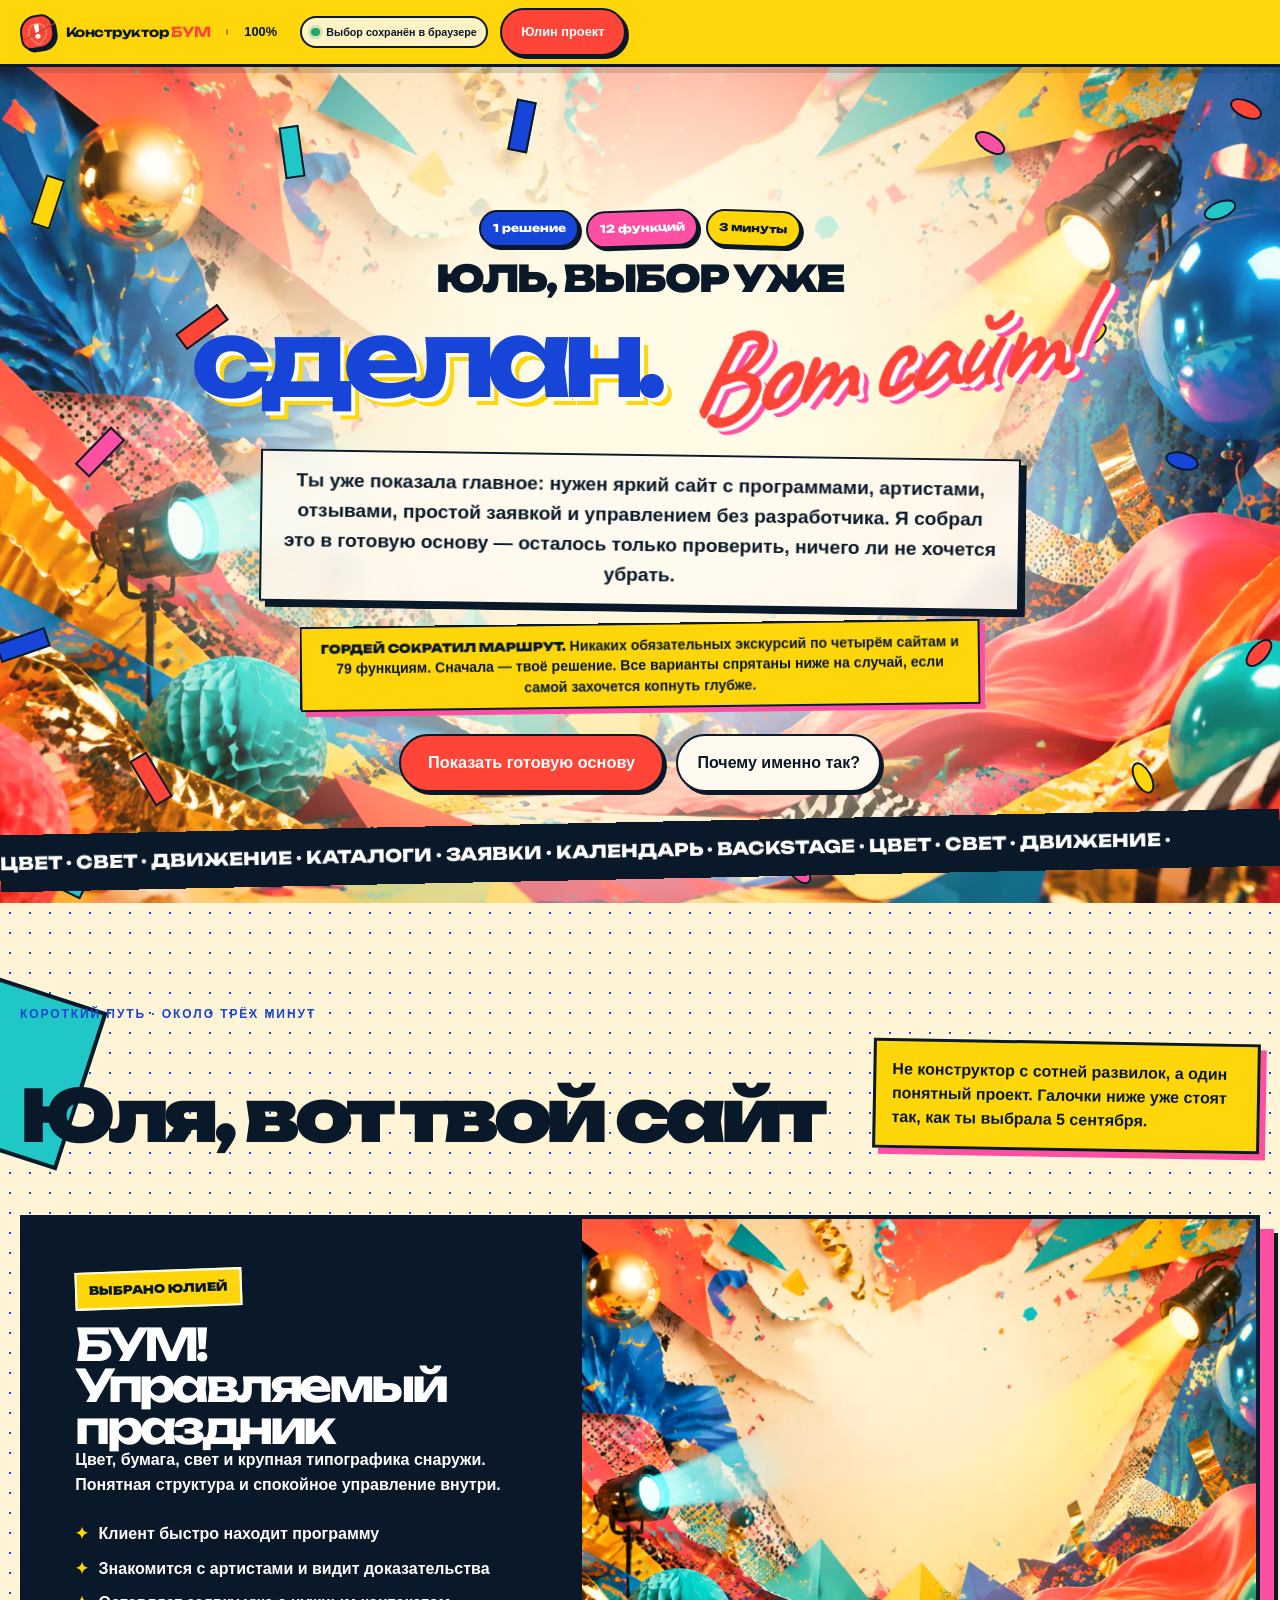
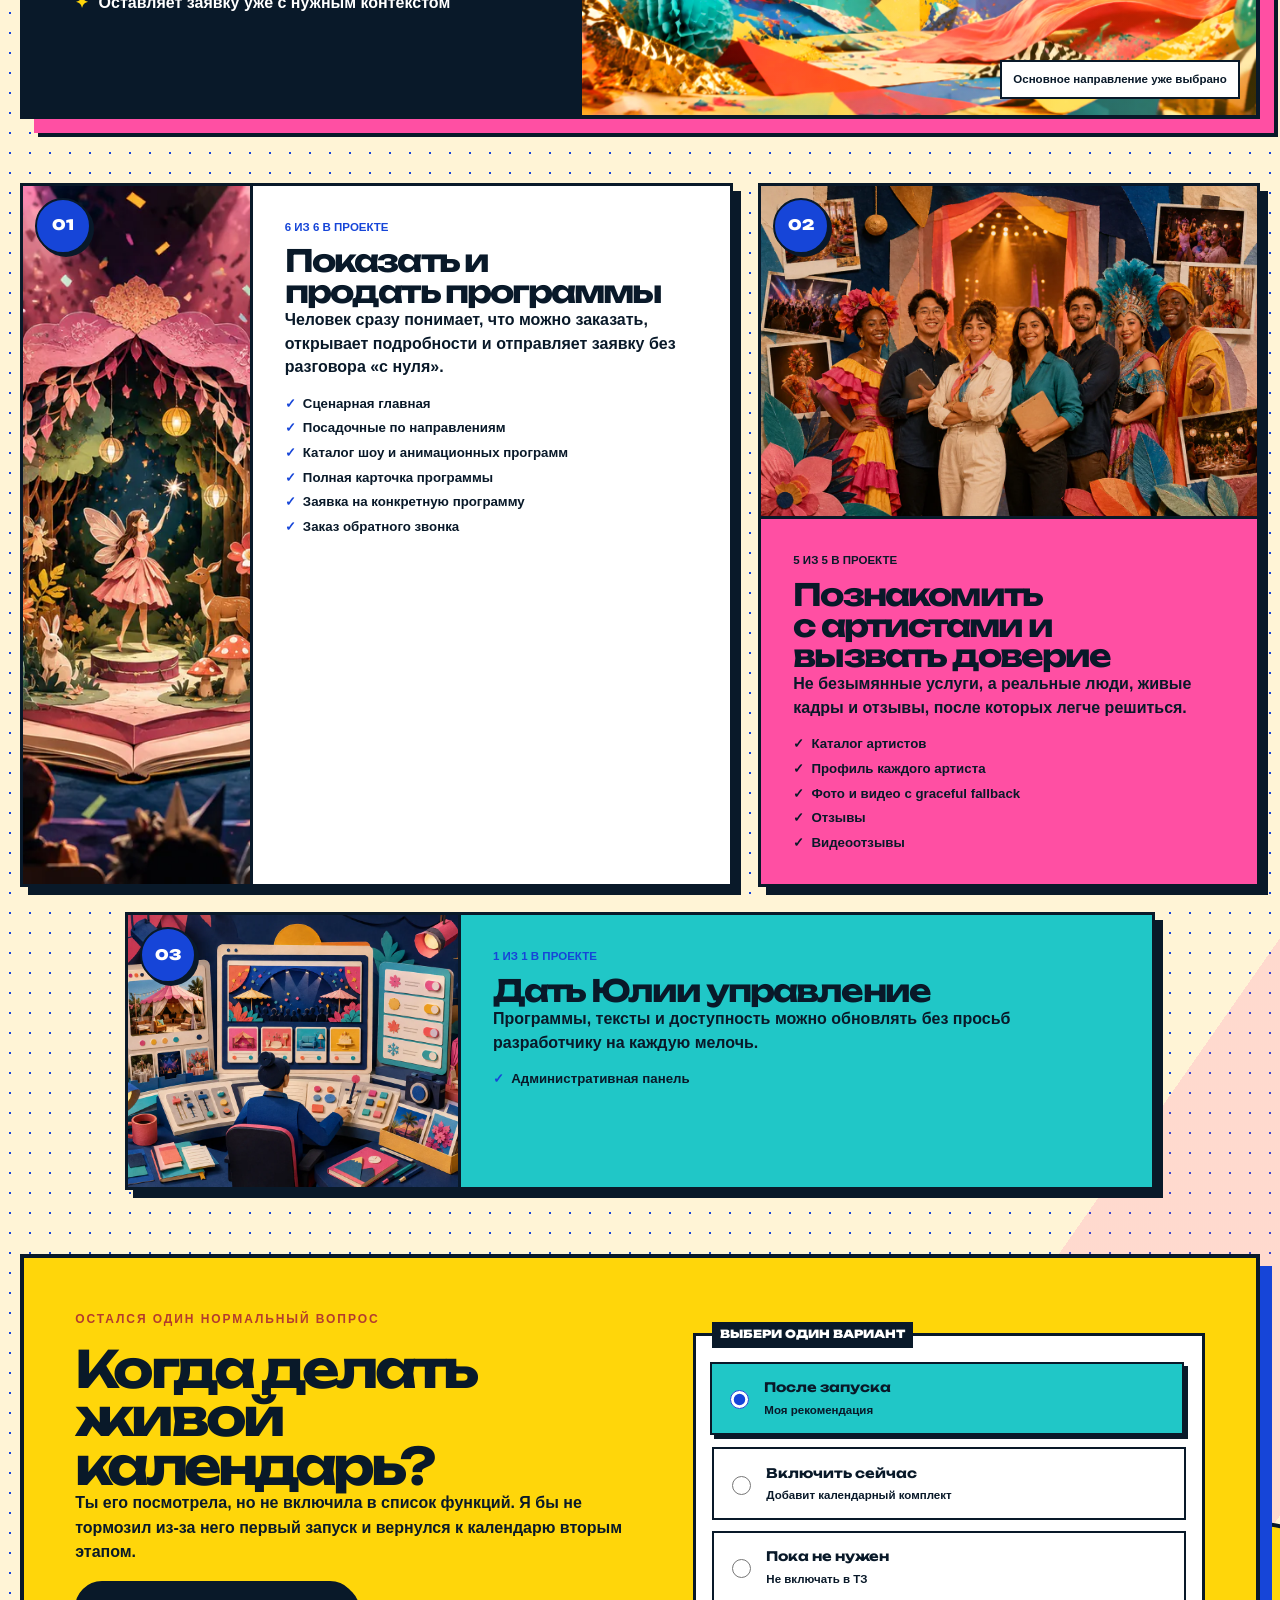
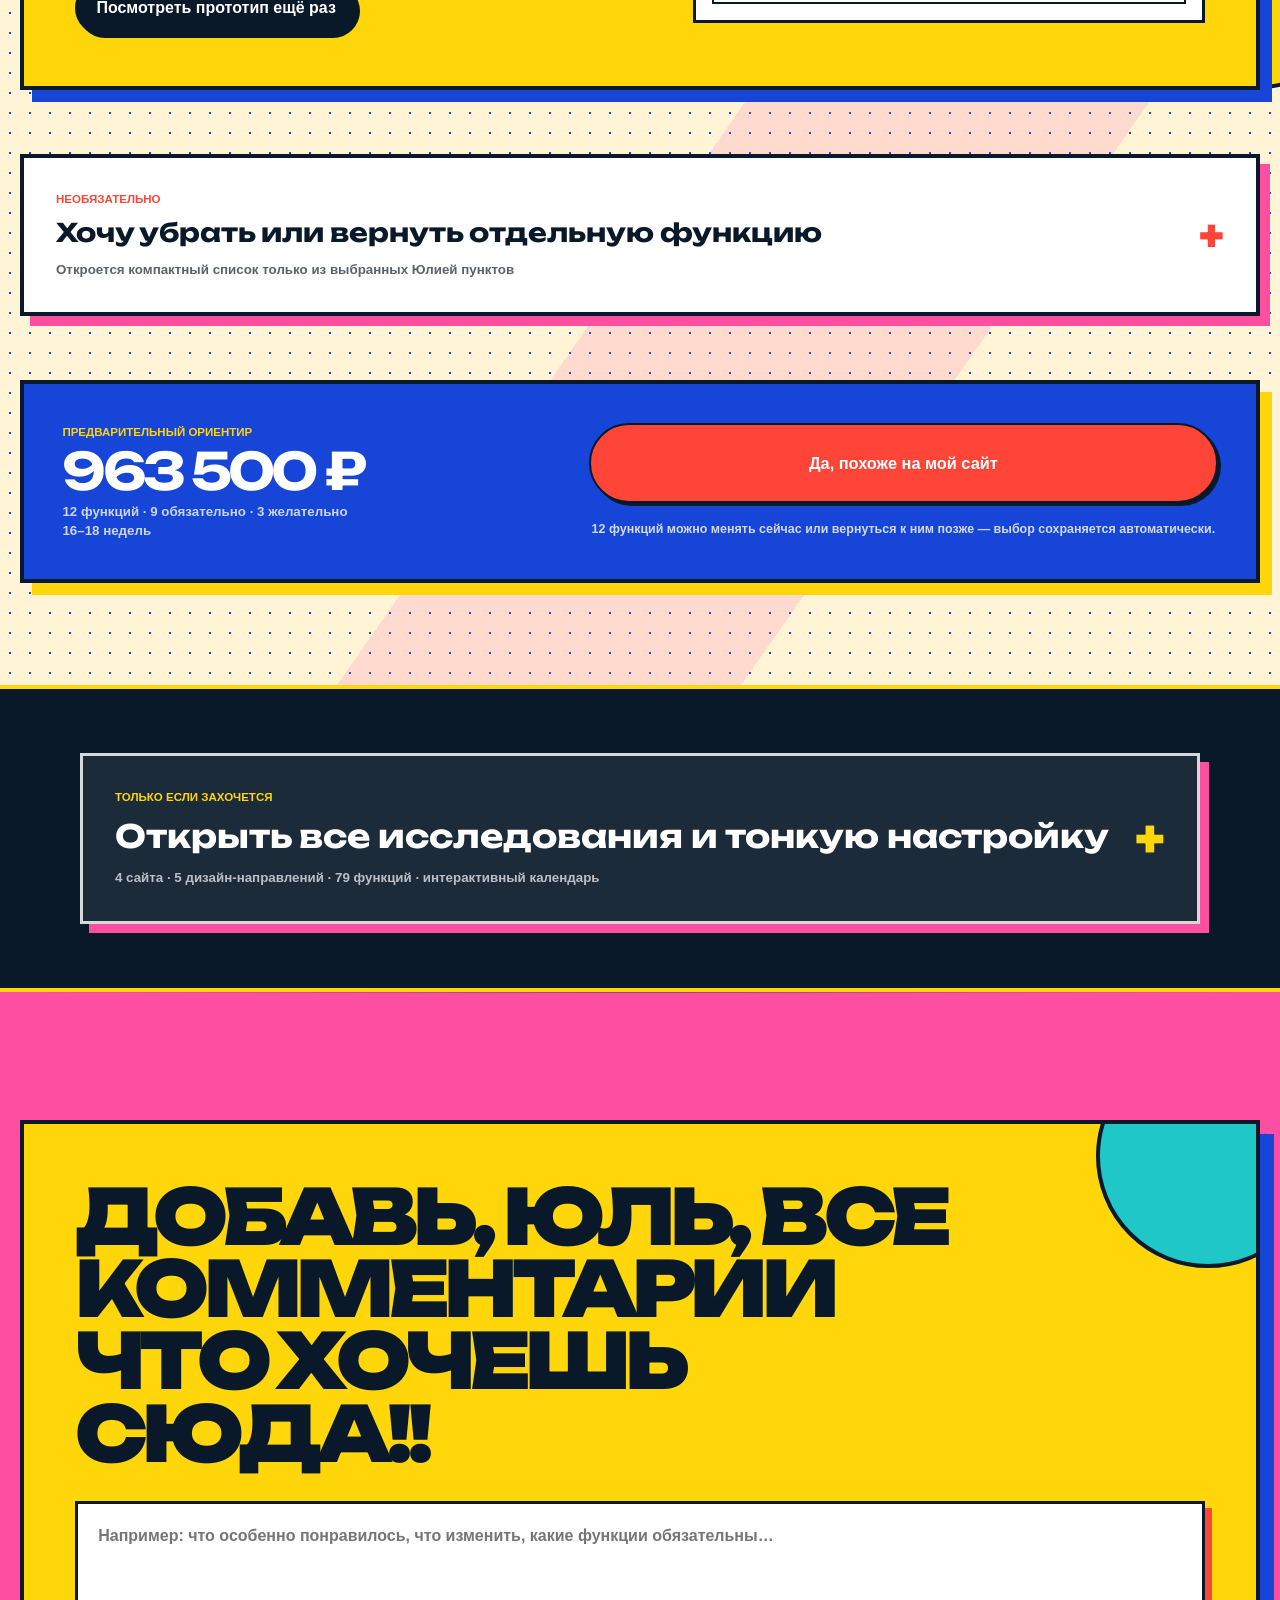
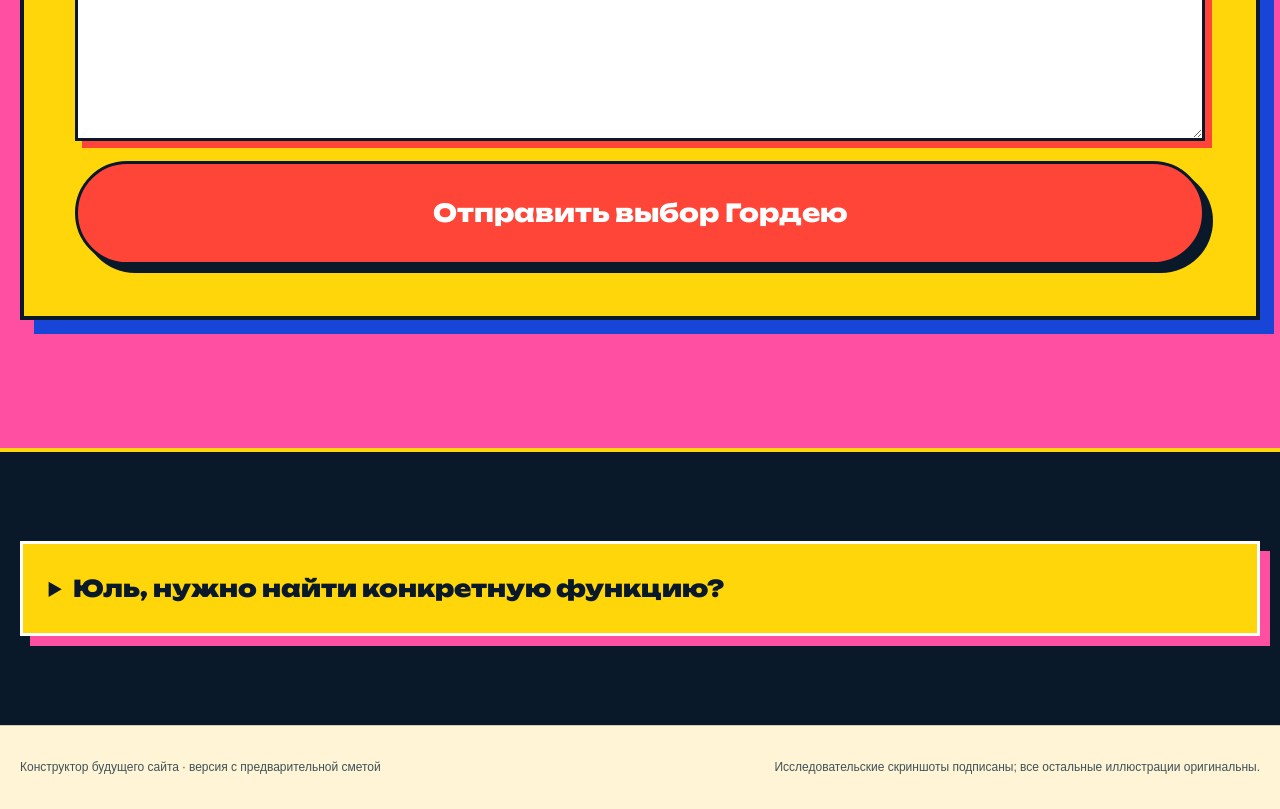
==== commit 8416ecd8: "feat: show Julia's ready project first" ====
--- a/index.html
+++ b/index.html
@@ -24,11 +24,14 @@
       <img class="boom-hero-image" src="assets/images/celebration-hero.webp" alt="Яркий праздничный мир из бумаги, лент, конфетти и цветного света" width="1800" height="1000" fetchpriority="high">
       <div class="hero-light" aria-hidden="true"></div><div class="cursor-light" aria-hidden="true"></div>
       <div class="confetti-field" aria-hidden="true"><i style="--x:3%;--y:13%;--r:18deg;--c:#FFD60A"></i><i style="--x:94%;--y:16%;--r:-22deg;--c:#20C7C7"></i><i style="--x:7%;--y:43%;--r:44deg;--c:#FF4FA3"></i><i style="--x:91%;--y:46%;--r:15deg;--c:#1645D8"></i><i style="--x:11%;--y:82%;--r:-31deg;--c:#FF4538"></i><i style="--x:88%;--y:84%;--r:62deg;--c:#FFD60A"></i><i style="--x:22%;--y:7%;--r:-8deg;--c:#20C7C7"></i><i style="--x:76%;--y:8%;--r:33deg;--c:#FF4FA3"></i><i style="--x:1%;--y:66%;--r:71deg;--c:#1645D8"></i><i style="--x:97%;--y:69%;--r:-47deg;--c:#FF4538"></i><i style="--x:28%;--y:91%;--r:28deg;--c:#FFD60A"></i><i style="--x:72%;--y:92%;--r:-17deg;--c:#20C7C7"></i><i style="--x:15%;--y:28%;--r:54deg;--c:#FF4538"></i><i style="--x:84%;--y:31%;--r:-36deg;--c:#FFD60A"></i><i style="--x:40%;--y:4%;--r:11deg;--c:#1645D8"></i><i style="--x:61%;--y:95%;--r:48deg;--c:#FF4FA3"></i><i style="--x:4%;--y:94%;--r:-64deg;--c:#20C7C7"></i><i style="--x:96%;--y:4%;--r:25deg;--c:#FF4538"></i></div>
-      <div class="container hero-content"><p class="hero-kicker"><span>4 сайта</span><span>5 остановок</span><span>1 будущий проект</span></p><h1 id="page-title"><span>Юля, сайт должен</span><strong>устроить</strong><em>БУМ!</em></h1><p class="hero-lead">Юль, я не предлагаю выбирать абстрактный «стиль». Я разберу четыре реальных примера, ты сразу отметишь, что берём по дизайну, функциям и тексту — а затем я добавлю то, чего не хватает event-агентству.</p><p class="author-note"><strong>Гордей на связи.</strong> Я проведу тебя по выбору и прямо скажу, что советую взять, а что — оставить референсам.</p><div class="hero-actions"><a class="button button-primary button-xl" href="#journey">Начинаем, Юль!</a><a class="button button-paper" href="research.html">Открыть исследование</a></div><div class="hero-sticker sticker-one" aria-hidden="true">выбирайте<br>на живом<br>примере</div><div class="hero-sticker sticker-two" aria-hidden="true">никаких<br>повторов!</div></div>
+      <div class="container hero-content"><p class="hero-kicker"><span>1 решение</span><span>12 функций</span><span>3 минуты</span></p><h1 id="page-title"><span>Юль, выбор уже</span><strong>сделан.</strong><em>Вот сайт!</em></h1><p class="hero-lead">Ты уже показала главное: нужен яркий сайт с программами, артистами, отзывами, простой заявкой и управлением без разработчика. Я собрал это в готовую основу — осталось только проверить, ничего ли не хочется убрать.</p><p class="author-note"><strong>Гордей сократил маршрут.</strong> Никаких обязательных экскурсий по четырём сайтам и 79 функциям. Сначала — твоё решение. Все варианты спрятаны ниже на случай, если самой захочется копнуть глубже.</p><div class="hero-actions"><a class="button button-primary button-xl" href="#quick-project">Показать готовую основу</a><a class="button button-paper" href="research.html">Почему именно так?</a></div></div>
       <div class="ticker" aria-hidden="true"><span>ЦВЕТ · СВЕТ · ДВИЖЕНИЕ · КАТАЛОГИ · ЗАЯВКИ · КАЛЕНДАРЬ · BACKSTAGE · ЦВЕТ · СВЕТ · ДВИЖЕНИЕ · </span></div>
     </section>
 
-    <section class="journey-intro" id="journey" aria-labelledby="journey-title"><div class="container journey-intro-grid"><div><p class="eyebrow">Маршрут Гордея для Юлии</p><h2 id="journey-title">Юль, смотрим. Разбираем. <span>Сразу выбираем.</span></h2></div><ol class="route-list"><li><b>01</b> я показываю сильный принцип</li><li><b>02</b> ты выбираешь механику</li><li><b>03</b> вместе убираем повторы</li><li><b>04</b> я собираю единое ТЗ</li></ol></div></section>
+    <section class="quick-project" id="quick-project" aria-labelledby="quick-project-title"><div class="container"><header class="quick-head"><p class="eyebrow">Короткий путь · около трёх минут</p><h2 id="quick-project-title">Юля, вот твой сайт</h2><p>Не конструктор с сотней развилок, а один понятный проект. Галочки ниже уже стоят так, как ты выбрала 5 сентября.</p></header><article class="quick-result-hero"><div><span class="quick-stamp">Выбрано Юлией</span><h3>БУМ! Управляемый праздник</h3><p>Цвет, бумага, свет и крупная типографика снаружи. Понятная структура и спокойное управление внутри.</p><ul><li>Клиент быстро находит программу</li><li>Знакомится с артистами и видит доказательства</li><li>Оставляет заявку уже с нужным контекстом</li></ul></div><figure><img src="assets/images/celebration-hero.webp" alt="Яркая коллажная атмосфера выбранного направления БУМ" loading="lazy" decoding="async" width="1800" height="1000"><figcaption>Основное направление уже выбрано</figcaption></figure></article><div class="fast-groups" data-fast-groups></div><section class="fast-calendar" aria-labelledby="fast-calendar-title"><div><p class="eyebrow">Остался один нормальный вопрос</p><h3 id="fast-calendar-title">Когда делать живой календарь?</h3><p>Ты его посмотрела, но не включила в список функций. Я бы не тормозил из-за него первый запуск и вернулся к календарю вторым этапом.</p><button class="button button-ink" type="button" data-open-deep="#calendar">Посмотреть прототип ещё раз</button></div><fieldset><legend>Выбери один вариант</legend><label><input type="radio" name="calendar-plan" value="later"><span><strong>После запуска</strong><small>Моя рекомендация</small></span></label><label><input type="radio" name="calendar-plan" value="now"><span><strong>Включить сейчас</strong><small>Добавит календарный комплект</small></span></label><label><input type="radio" name="calendar-plan" value="no"><span><strong>Пока не нужен</strong><small>Не включать в ТЗ</small></span></label></fieldset></section><details class="fast-edit-panel"><summary><span>Необязательно</span><strong>Хочу убрать или вернуть отдельную функцию</strong><small>Откроется компактный список только из выбранных Юлией пунктов</small></summary><div class="fast-module-list" data-fast-module-list></div></details><div class="fast-finish"><div class="fast-estimate" data-fast-estimate><span>Считаю проект…</span></div><a class="button button-primary button-xl" href="#finale">Да, похоже на мой сайт</a><p><span data-fast-selected-count>12</span> функций можно менять сейчас или вернуться к ним позже — выбор сохраняется автоматически.</p></div></div></section>
+
+    <details class="deep-dive-shell" data-deep-dive><summary><span>Только если захочется</span><strong>Открыть все исследования и тонкую настройку</strong><small>4 сайта · 5 дизайн-направлений · 79 функций · интерактивный календарь</small></summary><div class="deep-dive-content">
+    <section class="journey-intro" id="journey" aria-labelledby="journey-title"><div class="container journey-intro-grid"><div><p class="eyebrow">Необязательная глубокая настройка</p><h2 id="journey-title">Юль, здесь осталась вся кухня. <span>Можно не открывать.</span></h2></div><ol class="route-list"><li><b>01</b> четыре исходных сайта</li><li><b>02</b> все варианты дизайна</li><li><b>03</b> полный каталог функций</li><li><b>04</b> живой календарь</li></ol></div></section>
     <section class="journey-board" aria-label="Последовательный разбор референсов и функций"><div class="container tier-board" data-tier-board></div></section>
 
     <section class="chapter design-mixer" id="designs" data-progress-chapter="designs" aria-labelledby="designs-title"><div class="container"><p class="eyebrow">После четырёх разборов</p><h2 class="chapter-title" id="designs-title"><span class="chapter-number">Смешиваем лучшее</span>Юлия, какой громкости будет будущий сайт?</h2><p class="chapter-lead">Юль, я собрал не пять шаблонов, а пять способов превратить выбранные принципы в цельный визуальный язык. Лично я рекомендую «БУМ! Управляемый праздник».</p><div class="design-layout"><div class="direction-list" data-design-list></div><aside class="live-preview-panel"><div class="live-preview" data-live-preview data-theme="director" aria-label="Интерактивное превью выбранного направления"></div><p data-preview-description></p><ul data-preview-facts></ul></aside></div></div></section>
@@ -36,7 +39,8 @@
 
     <section class="chapter calendar-chapter" id="calendar" data-progress-chapter="calendar" aria-labelledby="calendar-title-section"><div class="container"><p class="eyebrow">Моя главная дополнительная рекомендация</p><h2 class="chapter-title" id="calendar-title-section"><span class="chapter-number">Живой календарь для Юлии</span>Праздник без накладок</h2><p class="chapter-lead">Юль, я предлагаю снаружи показать простую доступность, а внутри собрать артистов, костюмы, реквизит, дорогу и подготовку. Ни один референс не решает эту задачу настолько полно.</p><div class="calendar-hero-image"><img src="assets/images/feature-calendar.webp" alt="Красочный образ календаря ресурсов, логистики и предупреждений" loading="lazy" decoding="async" width="1200" height="800"><span>интерактивный<br>прототип ↓</span></div><div class="calendar-shell" data-calendar-root><div class="calendar-toolbar"><div><h3 class="calendar-title">Сентябрь 2026</h3><p class="calendar-note" data-calendar-mode-note></p></div><div class="segmented" aria-label="Вид календаря"><button type="button" data-calendar-view="month" aria-pressed="true">Месяц</button><button type="button" data-calendar-view="week" aria-pressed="false">Неделя</button></div><div class="segmented" aria-label="Уровень доступа"><button type="button" data-calendar-audience="public" aria-pressed="true">Для посетителя</button><button type="button" data-calendar-audience="admin" aria-pressed="false">Для команды</button></div></div><div class="calendar-filter-grid" data-calendar-filters></div><div class="calendar-body"><ul class="calendar-legend" aria-label="Легенда" data-calendar-legend></ul><div data-calendar-grid></div></div><div class="conflict-panel" data-calendar-conflicts></div></div><div class="integration-ribbon"><span>Возможные подключения</span><b>Google Calendar</b><b>Outlook</b><b>CRM</b><b>Telegram</b><b>VK</b><b>MAX</b><b>Кросс-постинг</b><small>Каждое подключение выбирается отдельно</small></div></div></section>
 
-    <section class="chapter summary-chapter" id="summary" data-progress-chapter="summary" aria-labelledby="summary-title"><div class="container"><p class="eyebrow">То, что мы с тобой собрали</p><h2 class="chapter-title" id="summary-title"><span class="chapter-number">Юля, вот что получилось</span>Черновик твоего технического задания уже живой</h2><div class="summary-grid"><div class="brief-panel"><span class="paper-clip" aria-hidden="true"></span><p class="brief-label">Основное направление</p><h3 data-brief-design></h3><div class="summary-metrics" data-summary-metrics></div><p class="brief-label">Что берём из разборов</p><ul class="brief-inspirations" data-brief-inspirations></ul><p class="priority-summary" data-priority-summary></p><ol class="brief-modules" data-brief-modules></ol></div><div class="cost-panel" data-cost-summary></div></div></div></section>
+    <section class="chapter summary-chapter" id="summary" data-progress-chapter="summary" aria-labelledby="summary-title"><div class="container"><p class="eyebrow">Полный технический итог</p><h2 class="chapter-title" id="summary-title"><span class="chapter-number">Для подробной проверки</span>Все выбранные пункты одной ведомостью</h2><div class="summary-grid"><div class="brief-panel"><span class="paper-clip" aria-hidden="true"></span><p class="brief-label">Основное направление</p><h3 data-brief-design></h3><div class="summary-metrics" data-summary-metrics></div><p class="brief-label">Что берём из разборов</p><ul class="brief-inspirations" data-brief-inspirations></ul><p class="priority-summary" data-priority-summary></p><ol class="brief-modules" data-brief-modules></ol></div><div class="cost-panel" data-cost-summary></div></div></div></section>
+    </div></details>
     <section class="chapter finale" id="finale" data-progress-chapter="finale" aria-labelledby="finale-title"><div class="container"><form class="project-submit-form" data-project-form data-endpoint="https://formsubmit.co/ajax/shineteatr@gmail.com" action="https://formsubmit.co/shineteatr@gmail.com" method="POST"><label class="final-comment" for="project-note"><span id="finale-title">Добавь, Юль, все комментарии что хочешь сюда!!</span><textarea id="project-note" name="Комментарий_клиента" data-client-field="projectNote" maxlength="4000" placeholder="Например: что особенно понравилось, что изменить, какие функции обязательны…"></textarea></label><input type="hidden" name="Техническое_задание" data-brief-payload><input type="hidden" name="Версия_предложения" value="с предварительной сметой"><input type="hidden" name="_subject" value="Выбор Юлии · JuliaBoom"><input type="hidden" name="_template" value="table"><input class="form-honey" type="text" name="_honey" tabindex="-1" autocomplete="off" aria-hidden="true"><button class="button button-primary submit-project" type="submit" data-submit-project>Отправить выбор Гордею</button><p class="submission-status" data-submission-status role="status" aria-live="polite"></p></form></div></section>
     <section class="function-finder" aria-labelledby="function-finder-title"><div class="container"><details class="finder-details"><summary id="function-finder-title">Юль, нужно найти конкретную функцию?</summary><form class="filter-panel boom-filter" role="search" data-function-finder-form><label class="field"><span>Что ищем</span><input type="search" data-function-search maxlength="120" placeholder="Например: костюмы, CRM, отзывы"></label><label class="field"><span>Группа</span><select data-category-filter></select></label><label class="field"><span>Этап</span><select data-tier-filter></select></label><span class="filter-count" data-filter-count aria-live="polite"></span><button class="button button-primary finder-submit" type="submit">Показать найденные функции</button><button class="button button-paper" type="button" data-reset-filters>Сбросить поиск</button><button class="button button-danger" type="button" data-clear>Начать выбор заново</button></form></details></div></section>
   </main>
--- a/assets/styles.css
+++ b/assets/styles.css
@@ -3580,7 +3580,7 @@
 body[data-art-direction="boom"] .field textarea { color: var(--boom-ink); background: #fff; border: 2px solid var(--boom-ink); border-radius: 0; }
 
 body[data-art-direction="boom"] .summary-drawer { color: #fff; background: var(--boom-blue); border-left: 4px solid var(--boom-ink); box-shadow: -12px 0 0 var(--boom-yellow); }
-body[data-art-direction="boom"] .mobile-summary-button { color: #fff; background: var(--boom-coral); border: 3px solid var(--boom-ink); box-shadow: 5px 5px 0 var(--boom-ink); }
+body[data-art-direction="boom"] .mobile-summary-button { display: none !important; color: #fff; background: var(--boom-coral); border: 3px solid var(--boom-ink); box-shadow: 5px 5px 0 var(--boom-ink); }
 body[data-art-direction="boom"] .dialog { border: 4px solid var(--boom-ink); border-radius: 0; box-shadow: 12px 12px 0 var(--boom-yellow); }
 body[data-art-direction="boom"] .dialog-head { color: #fff; background: var(--boom-blue); }
 
@@ -3954,3 +3954,360 @@
   .scroll-confetti-layer { display: none !important; }
   body.motion-ready .scroll-reveal { opacity: 1 !important; transform: none !important; }
 }
+
+/* Short decision path — the full constructor now stays optional. */
+body[data-art-direction="boom"] .journey-dots { display: none; }
+
+.quick-project {
+  position: relative;
+  padding: clamp(4rem, 8vw, 8rem) 0;
+  overflow: clip;
+  color: var(--boom-ink);
+  background-color: var(--boom-cream);
+  background-image:
+    linear-gradient(125deg, transparent 0 72%, rgb(255 79 163 / 0.16) 72% 84%, transparent 84%),
+    radial-gradient(var(--boom-blue) 0.85px, transparent 0.85px);
+  background-size: auto, 20px 20px;
+}
+
+.quick-project::before,
+.quick-project::after {
+  position: absolute;
+  z-index: 0;
+  width: clamp(7rem, 13vw, 13rem);
+  aspect-ratio: 1;
+  border: 4px solid var(--boom-ink);
+  content: "";
+  pointer-events: none;
+}
+
+.quick-project::before {
+  top: 5rem;
+  left: -5rem;
+  background: var(--boom-turquoise);
+  rotate: 18deg;
+}
+
+.quick-project::after {
+  right: -4rem;
+  bottom: 20%;
+  background: var(--boom-yellow);
+  border-radius: 50%;
+}
+
+.quick-project > .container { position: relative; z-index: 1; }
+
+.quick-head {
+  display: grid;
+  grid-template-columns: minmax(0, 1fr) minmax(18rem, 0.48fr);
+  gap: 1rem 3rem;
+  align-items: end;
+  margin-bottom: clamp(2rem, 5vw, 4rem);
+}
+
+.quick-head .eyebrow { grid-column: 1 / -1; margin: 0; color: var(--boom-blue); }
+
+.quick-head h2 {
+  max-width: 15ch;
+  margin: 0;
+  font-family: "Unbounded", sans-serif;
+  font-size: clamp(2.6rem, 5.6vw, 6.4rem);
+  font-weight: 900;
+  letter-spacing: -0.075em;
+  line-height: 0.95;
+}
+
+.quick-head > p:last-child {
+  margin: 0;
+  padding: 1rem;
+  background: var(--boom-yellow);
+  border: 3px solid var(--boom-ink);
+  box-shadow: 6px 6px 0 var(--boom-pink);
+  font-size: 1rem;
+  font-weight: 800;
+  line-height: 1.5;
+  rotate: 1deg;
+}
+
+.quick-result-hero {
+  display: grid;
+  min-width: 0;
+  grid-template-columns: minmax(0, 0.9fr) minmax(0, 1.1fr);
+  margin-bottom: clamp(2rem, 5vw, 4rem);
+  overflow: hidden;
+  color: #fff;
+  background: var(--boom-ink);
+  border: 4px solid var(--boom-ink);
+  box-shadow: 14px 14px 0 var(--boom-pink), 18px 18px 0 var(--boom-ink);
+}
+
+.quick-result-hero > div { padding: clamp(1.4rem, 4vw, 4rem); }
+
+.quick-stamp {
+  display: inline-block;
+  margin-bottom: 1rem;
+  padding: 0.5rem 0.75rem;
+  color: var(--boom-ink);
+  background: var(--boom-yellow);
+  border: 2px solid #fff;
+  font-family: "Unbounded", sans-serif;
+  font-size: 0.72rem;
+  font-weight: 900;
+  text-transform: uppercase;
+  rotate: -2deg;
+}
+
+.quick-result-hero h3 {
+  margin: 0;
+  color: #fff;
+  font-family: "Unbounded", sans-serif;
+  font-size: clamp(2.2rem, 3.5vw, 4.2rem);
+  letter-spacing: -0.08em;
+  line-height: 0.92;
+}
+
+.quick-result-hero p { max-width: 35rem; font-weight: 700; line-height: 1.55; }
+.quick-result-hero ul { display: grid; gap: 0.55rem; margin: 1.5rem 0 0; padding: 0; list-style: none; }
+.quick-result-hero li { display: flex; gap: 0.65rem; align-items: flex-start; font-weight: 800; }
+.quick-result-hero li::before { color: var(--boom-yellow); content: "✦"; }
+
+.quick-result-hero figure {
+  position: relative;
+  min-height: 31rem;
+  margin: 0;
+  overflow: hidden;
+  border-left: 4px solid var(--boom-ink);
+}
+
+.quick-result-hero figure::after {
+  position: absolute;
+  inset: 0;
+  background: linear-gradient(130deg, transparent 42%, rgb(255 214 10 / 0.22));
+  content: "";
+}
+
+.quick-result-hero img { width: 100%; height: 100%; object-fit: cover; filter: saturate(1.14) contrast(1.04); }
+.quick-result-hero figcaption {
+  position: absolute;
+  z-index: 1;
+  right: 1rem;
+  bottom: 1rem;
+  padding: 0.5rem 0.7rem;
+  color: var(--boom-ink);
+  background: #fff;
+  border: 2px solid var(--boom-ink);
+  font-size: 0.72rem;
+  font-weight: 900;
+}
+
+.fast-groups {
+  display: grid;
+  grid-template-columns: repeat(12, minmax(0, 1fr));
+  gap: clamp(1rem, 2vw, 1.7rem);
+  margin-bottom: clamp(2rem, 5vw, 4rem);
+}
+
+.fast-group {
+  display: grid;
+  min-width: 0;
+  grid-template-columns: minmax(9rem, 0.65fr) minmax(0, 1.35fr);
+  overflow: hidden;
+  border: 3px solid var(--boom-ink);
+  box-shadow: 8px 8px 0 var(--boom-ink);
+}
+
+.fast-group-sell { grid-column: span 7; background: #fff; }
+.fast-group-trust { grid-column: span 5; grid-template-columns: 1fr; background: var(--boom-pink); }
+.fast-group-manage { grid-column: 2 / span 10; background: var(--boom-turquoise); }
+
+.fast-group figure { position: relative; min-height: 17rem; margin: 0; overflow: hidden; border-right: 3px solid var(--boom-ink); }
+.fast-group-trust figure { min-height: 14rem; border-right: 0; border-bottom: 3px solid var(--boom-ink); }
+.fast-group img { width: 100%; height: 100%; object-fit: cover; }
+.fast-group figure span {
+  position: absolute;
+  top: 0.75rem;
+  left: 0.75rem;
+  display: grid;
+  width: 3.5rem;
+  aspect-ratio: 1;
+  place-items: center;
+  color: #fff;
+  background: var(--boom-blue);
+  border: 2px solid var(--boom-ink);
+  border-radius: 50%;
+  font: 900 0.9rem/1 "Unbounded", sans-serif;
+  box-shadow: 3px 3px 0 var(--boom-ink);
+}
+
+.fast-group > div { padding: clamp(1rem, 2.5vw, 2rem); }
+.fast-group-count { margin: 0 0 0.65rem; color: var(--boom-blue); font-size: 0.72rem; font-weight: 900; text-transform: uppercase; }
+.fast-group h3 { margin: 0; font-family: "Unbounded", sans-serif; font-size: clamp(1.35rem, 2.4vw, 2.5rem); letter-spacing: -0.06em; line-height: 1; }
+.fast-group > div > p:not(.fast-group-count) { font-weight: 700; line-height: 1.48; }
+.fast-group ul { display: grid; gap: 0.42rem; margin: 1rem 0 0; padding: 0; list-style: none; }
+.fast-group li { display: flex; gap: 0.45rem; align-items: flex-start; font-size: 0.83rem; font-weight: 800; line-height: 1.35; }
+.fast-group li span { flex: 0 0 auto; color: var(--boom-blue); font-family: "Unbounded", sans-serif; }
+.fast-group li.is-paused { opacity: 0.48; text-decoration: line-through; }
+.fast-group-trust .fast-group-count,
+.fast-group-trust li span { color: var(--boom-ink); }
+
+.fast-calendar {
+  display: grid;
+  grid-template-columns: minmax(0, 1.05fr) minmax(22rem, 0.95fr);
+  gap: clamp(1.5rem, 4vw, 4rem);
+  align-items: center;
+  margin-bottom: clamp(2rem, 5vw, 4rem);
+  padding: clamp(1.2rem, 4vw, 3.5rem);
+  background: var(--boom-yellow);
+  border: 4px solid var(--boom-ink);
+  box-shadow: 12px 12px 0 var(--boom-blue);
+}
+
+.fast-calendar h3 { margin: 0; font-family: "Unbounded", sans-serif; font-size: clamp(2rem, 4vw, 4.6rem); letter-spacing: -0.075em; line-height: 0.95; }
+.fast-calendar > div > p:not(.eyebrow) { max-width: 44rem; font-size: 1rem; font-weight: 750; line-height: 1.55; }
+.fast-calendar fieldset { display: grid; gap: 0.65rem; min-width: 0; margin: 0; padding: 1rem; background: #fff; border: 3px solid var(--boom-ink); }
+.fast-calendar legend { padding: 0.25rem 0.5rem; color: #fff; background: var(--boom-ink); font-family: "Unbounded", sans-serif; font-size: 0.7rem; font-weight: 900; text-transform: uppercase; }
+.fast-calendar label { display: flex; gap: 0.75rem; align-items: center; padding: 0.85rem; border: 2px solid var(--boom-ink); cursor: pointer; transition: translate 160ms ease, background 160ms ease, box-shadow 160ms ease; }
+.fast-calendar label:has(input:checked) { background: var(--boom-turquoise); box-shadow: 4px 4px 0 var(--boom-ink); translate: -2px -2px; }
+.fast-calendar input { width: 1.2rem; height: 1.2rem; flex: 0 0 auto; accent-color: var(--boom-blue); }
+.fast-calendar label span { display: grid; gap: 0.15rem; }
+.fast-calendar label strong { font-family: "Unbounded", sans-serif; font-size: 0.82rem; }
+.fast-calendar label small { font-size: 0.72rem; font-weight: 750; }
+
+.fast-edit-panel {
+  margin-bottom: clamp(2rem, 5vw, 4rem);
+  background: #fff;
+  border: 4px solid var(--boom-ink);
+  box-shadow: 10px 10px 0 var(--boom-pink);
+}
+
+.fast-edit-panel > summary,
+.deep-dive-shell > summary {
+  display: grid;
+  gap: 0.3rem;
+  cursor: pointer;
+  list-style: none;
+}
+
+.fast-edit-panel > summary { padding: clamp(1rem, 2.5vw, 2rem); }
+.fast-edit-panel > summary::-webkit-details-marker,
+.deep-dive-shell > summary::-webkit-details-marker { display: none; }
+.fast-edit-panel > summary::after { grid-column: 2; grid-row: 1 / span 3; align-self: center; justify-self: end; color: var(--boom-coral); content: "+"; font: 900 2.5rem/1 "Unbounded", sans-serif; }
+.fast-edit-panel[open] > summary::after { content: "–"; }
+.fast-edit-panel > summary > span { color: var(--boom-coral); font-size: 0.72rem; font-weight: 900; text-transform: uppercase; }
+.fast-edit-panel > summary > strong { font-family: "Unbounded", sans-serif; font-size: clamp(1.1rem, 2vw, 1.7rem); }
+.fast-edit-panel > summary > small { color: rgb(9 25 41 / 0.68); font-weight: 700; }
+
+.fast-module-list {
+  display: grid;
+  grid-template-columns: repeat(2, minmax(0, 1fr));
+  gap: 0;
+  border-top: 3px solid var(--boom-ink);
+}
+
+.fast-module-row { display: grid; grid-template-columns: minmax(0, 1fr) auto; gap: 0.75rem; align-items: center; padding: 0.85rem 1rem; border-right: 1px solid rgb(9 25 41 / 0.25); border-bottom: 1px solid rgb(9 25 41 / 0.25); }
+.fast-module-row > label:first-child { display: flex; gap: 0.7rem; align-items: flex-start; cursor: pointer; }
+.fast-module-row input { width: 1.2rem; height: 1.2rem; flex: 0 0 auto; accent-color: var(--boom-blue); }
+.fast-module-row label > span { display: grid; gap: 0.15rem; }
+.fast-module-row strong { font-size: 0.82rem; line-height: 1.25; }
+.fast-module-row small { color: rgb(9 25 41 / 0.62); font-size: 0.67rem; font-weight: 750; }
+.fast-module-row:not(.is-selected) { opacity: 0.52; background: rgb(9 25 41 / 0.06); }
+.fast-priority { display: grid; gap: 0.2rem; min-width: 8.5rem; }
+.fast-priority > span { font-size: 0.6rem; font-weight: 900; text-transform: uppercase; }
+.fast-priority select { width: 100%; min-height: 2.2rem; padding-inline: 0.45rem; color: var(--boom-ink); background: var(--boom-paper); border: 2px solid var(--boom-ink); font: 750 0.7rem/1 "Manrope", sans-serif; }
+
+.fast-finish {
+  display: grid;
+  grid-template-columns: minmax(18rem, 0.8fr) minmax(18rem, 1fr);
+  gap: 1rem 1.5rem;
+  align-items: center;
+  padding: clamp(1rem, 3vw, 2.5rem);
+  color: #fff;
+  background: var(--boom-blue);
+  border: 4px solid var(--boom-ink);
+  box-shadow: 12px 12px 0 var(--boom-yellow);
+}
+
+.fast-estimate { display: grid; gap: 0.3rem; grid-row: span 2; }
+.fast-estimate > span { color: var(--boom-yellow); font-size: 0.72rem; font-weight: 900; text-transform: uppercase; }
+.fast-estimate strong { font-family: "Unbounded", sans-serif; font-size: clamp(2rem, 4vw, 4.5rem); letter-spacing: -0.075em; line-height: 1; }
+.fast-estimate small { color: rgb(255 255 255 / 0.78); font-weight: 750; line-height: 1.45; }
+.fast-finish .button { width: 100%; min-height: 5rem; font-family: "Unbounded", sans-serif; }
+.fast-finish > p { margin: 0; color: rgb(255 255 255 / 0.8); font-size: 0.78rem; font-weight: 750; text-align: center; }
+
+.deep-dive-shell {
+  padding: clamp(2rem, 5vw, 4rem) 0;
+  color: #fff;
+  background: var(--boom-ink);
+  border-block: 4px solid var(--boom-yellow);
+}
+
+.deep-dive-shell > summary {
+  width: min(100% - 2rem, 70rem);
+  margin: 0 auto;
+  padding: clamp(1rem, 3vw, 2rem);
+  background: rgb(255 255 255 / 0.08);
+  border: 3px solid rgb(255 255 255 / 0.82);
+  box-shadow: 9px 9px 0 var(--boom-pink);
+}
+
+.deep-dive-shell > summary::after { grid-column: 2; grid-row: 1 / span 3; align-self: center; justify-self: end; color: var(--boom-yellow); content: "+"; font: 900 3rem/1 "Unbounded", sans-serif; }
+.deep-dive-shell[open] > summary::after { content: "–"; }
+.deep-dive-shell > summary > span { color: var(--boom-yellow); font-size: 0.72rem; font-weight: 900; text-transform: uppercase; }
+.deep-dive-shell > summary > strong { font-family: "Unbounded", sans-serif; font-size: clamp(1.2rem, 2.5vw, 2rem); }
+.deep-dive-shell > summary > small { color: rgb(255 255 255 / 0.7); font-weight: 700; }
+.deep-dive-content { margin-top: clamp(2rem, 5vw, 4rem); color: var(--boom-ink); }
+.deep-dive-content > :last-child { margin-bottom: calc(clamp(2rem, 5vw, 4rem) * -1); }
+
+@media (max-width: 900px) {
+  .quick-head,
+  .quick-result-hero,
+  .fast-calendar,
+  .fast-finish { grid-template-columns: 1fr; }
+  .quick-head > p:last-child { rotate: 0deg; }
+  .quick-result-hero figure { min-height: 22rem; border-top: 4px solid var(--boom-ink); border-left: 0; }
+  .fast-group-sell,
+  .fast-group-trust,
+  .fast-group-manage { grid-column: 1 / -1; }
+  .fast-group-trust { grid-template-columns: minmax(9rem, 0.65fr) minmax(0, 1.35fr); }
+  .fast-group-trust figure { min-height: 17rem; border-right: 3px solid var(--boom-ink); border-bottom: 0; }
+  .fast-estimate { grid-row: auto; text-align: center; }
+}
+
+@media (max-width: 600px) {
+  body[data-art-direction="boom"] .boom-hero h1 em { font-size: 0.92em; }
+  .quick-head { display: block; }
+  .quick-head h2 { margin-bottom: 1.5rem; font-size: clamp(2.25rem, 12vw, 3.65rem); }
+  .quick-result-hero { box-shadow: 8px 8px 0 var(--boom-pink), 11px 11px 0 var(--boom-ink); }
+  .quick-result-hero h3 { font-size: clamp(2rem, 11vw, 3.3rem); }
+  .quick-result-hero figure { min-height: 17rem; }
+  .fast-group,
+  .fast-group-trust { grid-template-columns: 1fr; }
+  .fast-group figure,
+  .fast-group-trust figure { min-height: 12rem; border-right: 0; border-bottom: 3px solid var(--boom-ink); }
+  .fast-calendar { box-shadow: 7px 7px 0 var(--boom-blue); }
+  .fast-calendar h3 { font-size: clamp(2rem, 10vw, 3rem); }
+  .fast-module-list { grid-template-columns: 1fr; }
+  .fast-module-row { grid-template-columns: 1fr; }
+  .fast-priority { min-width: 0; }
+  .fast-finish { grid-template-columns: 1fr; box-shadow: 7px 7px 0 var(--boom-yellow); }
+  .fast-estimate { text-align: left; }
+  .deep-dive-shell > summary { width: calc(100% - 1.25rem); }
+  .deep-dive-shell > summary::after,
+  .fast-edit-panel > summary::after { grid-column: 1; grid-row: auto; justify-self: start; }
+}
+
+@media (prefers-reduced-motion: reduce) {
+  .fast-calendar label { transition: none; }
+}
+
+@media print {
+  .deep-dive-shell { display: none !important; }
+  .quick-project { display: block !important; padding: 0; background: #fff; }
+  .quick-project::before,
+  .quick-project::after { display: none; }
+  .quick-result-hero,
+  .fast-group,
+  .fast-calendar,
+  .fast-edit-panel,
+  .fast-finish { color: #111; background: #fff; box-shadow: none; break-inside: avoid; }
+}
